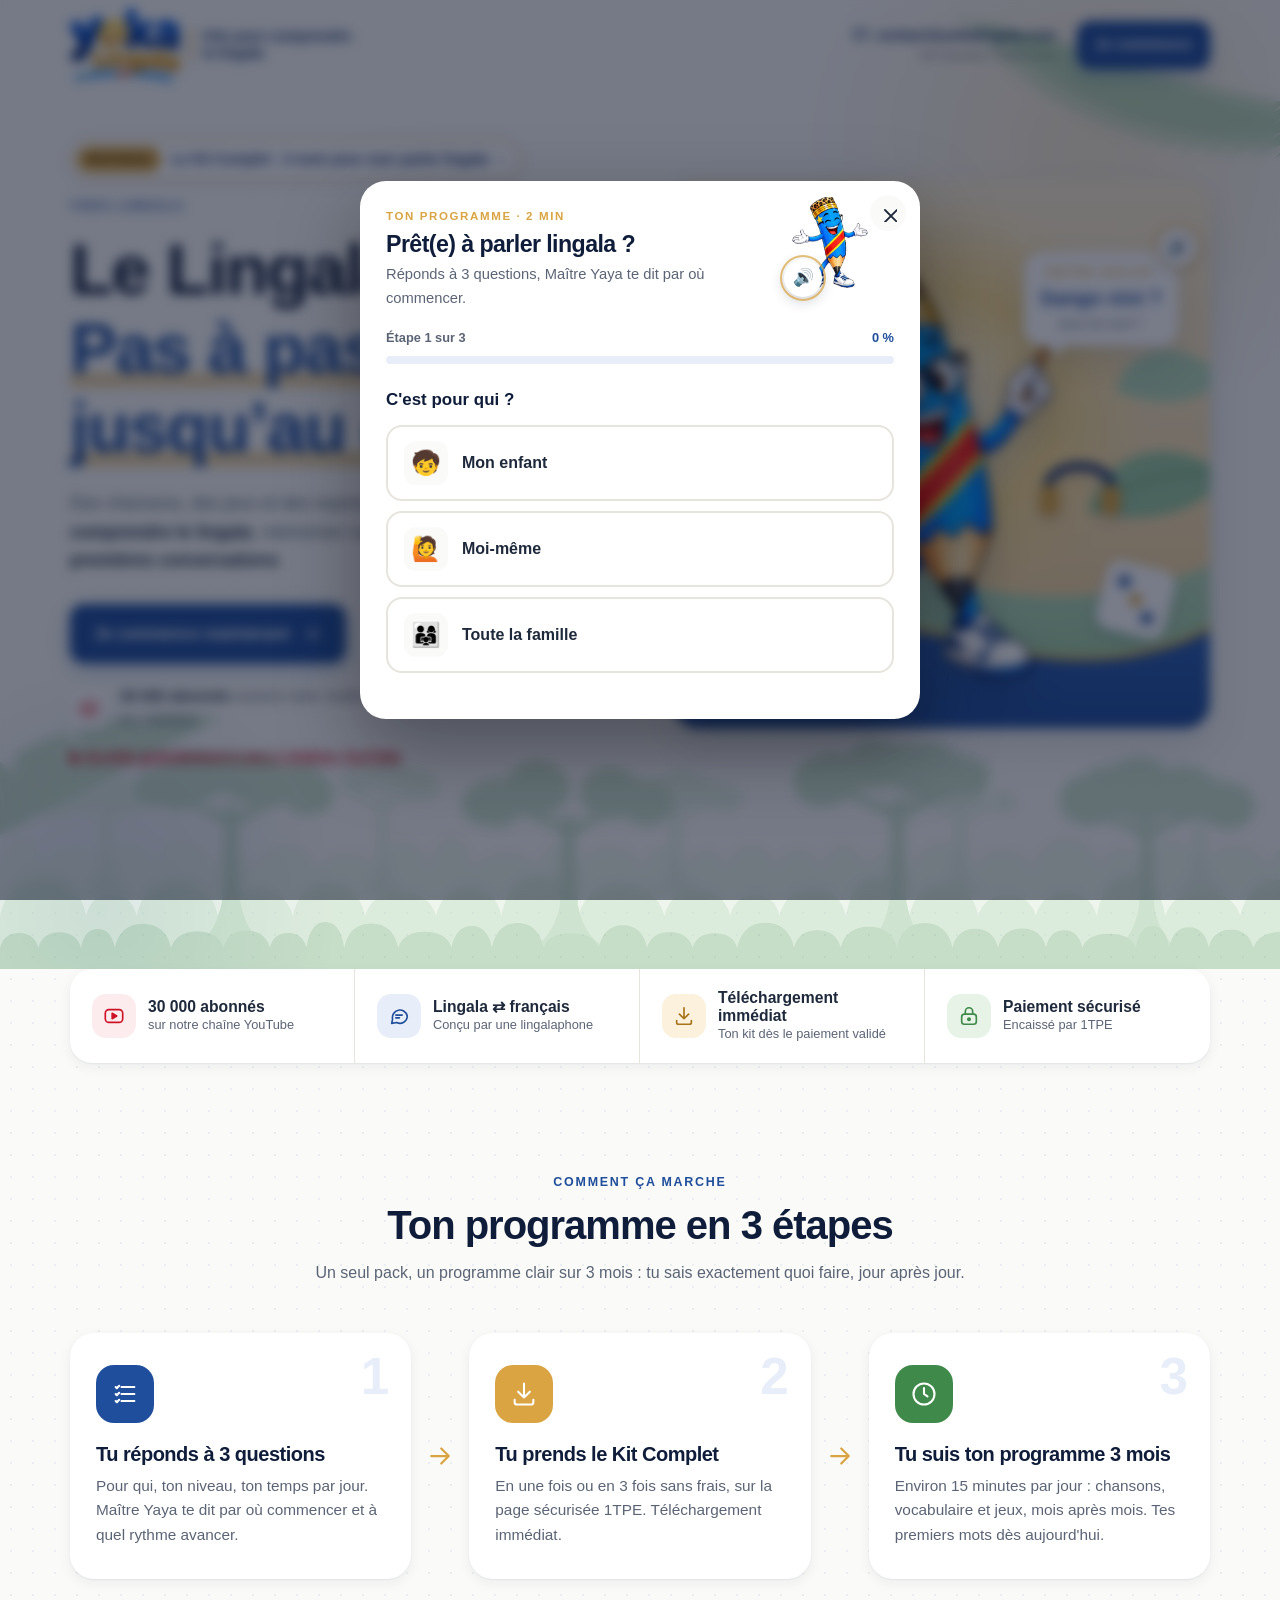
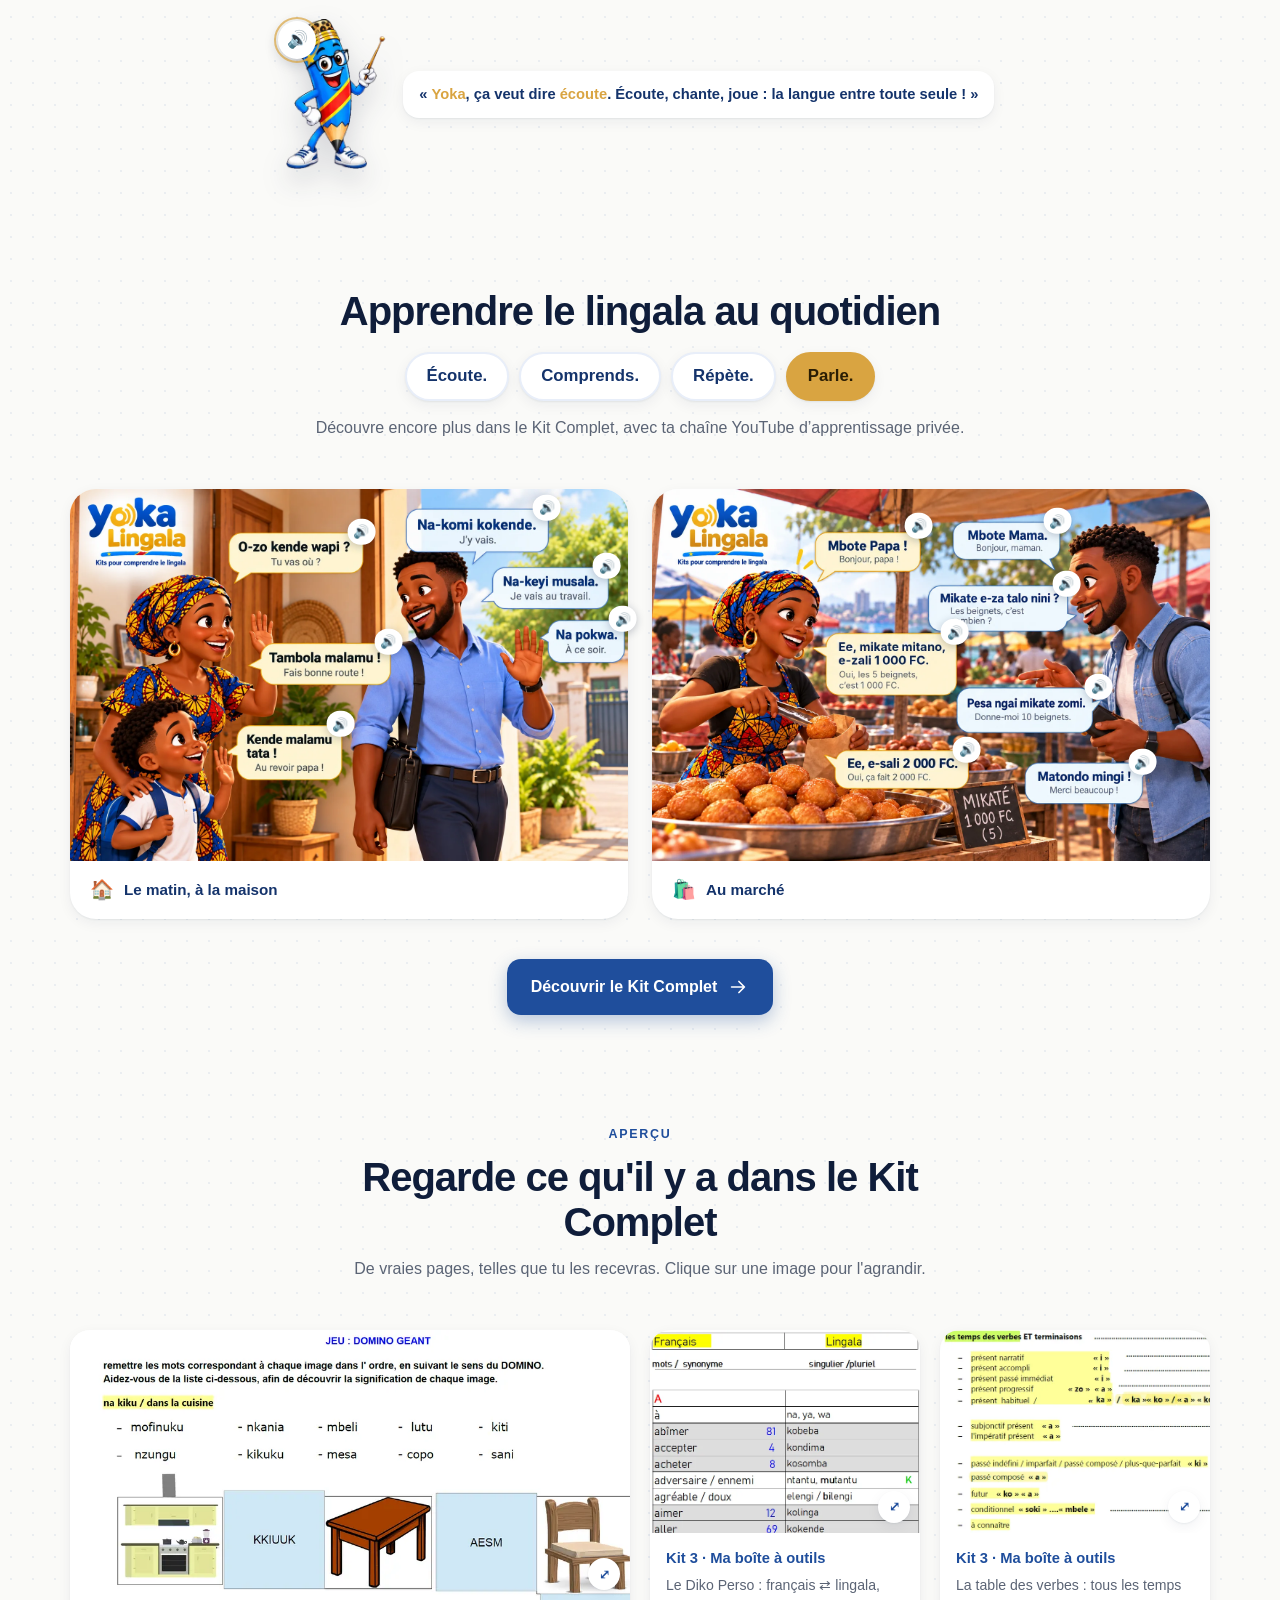
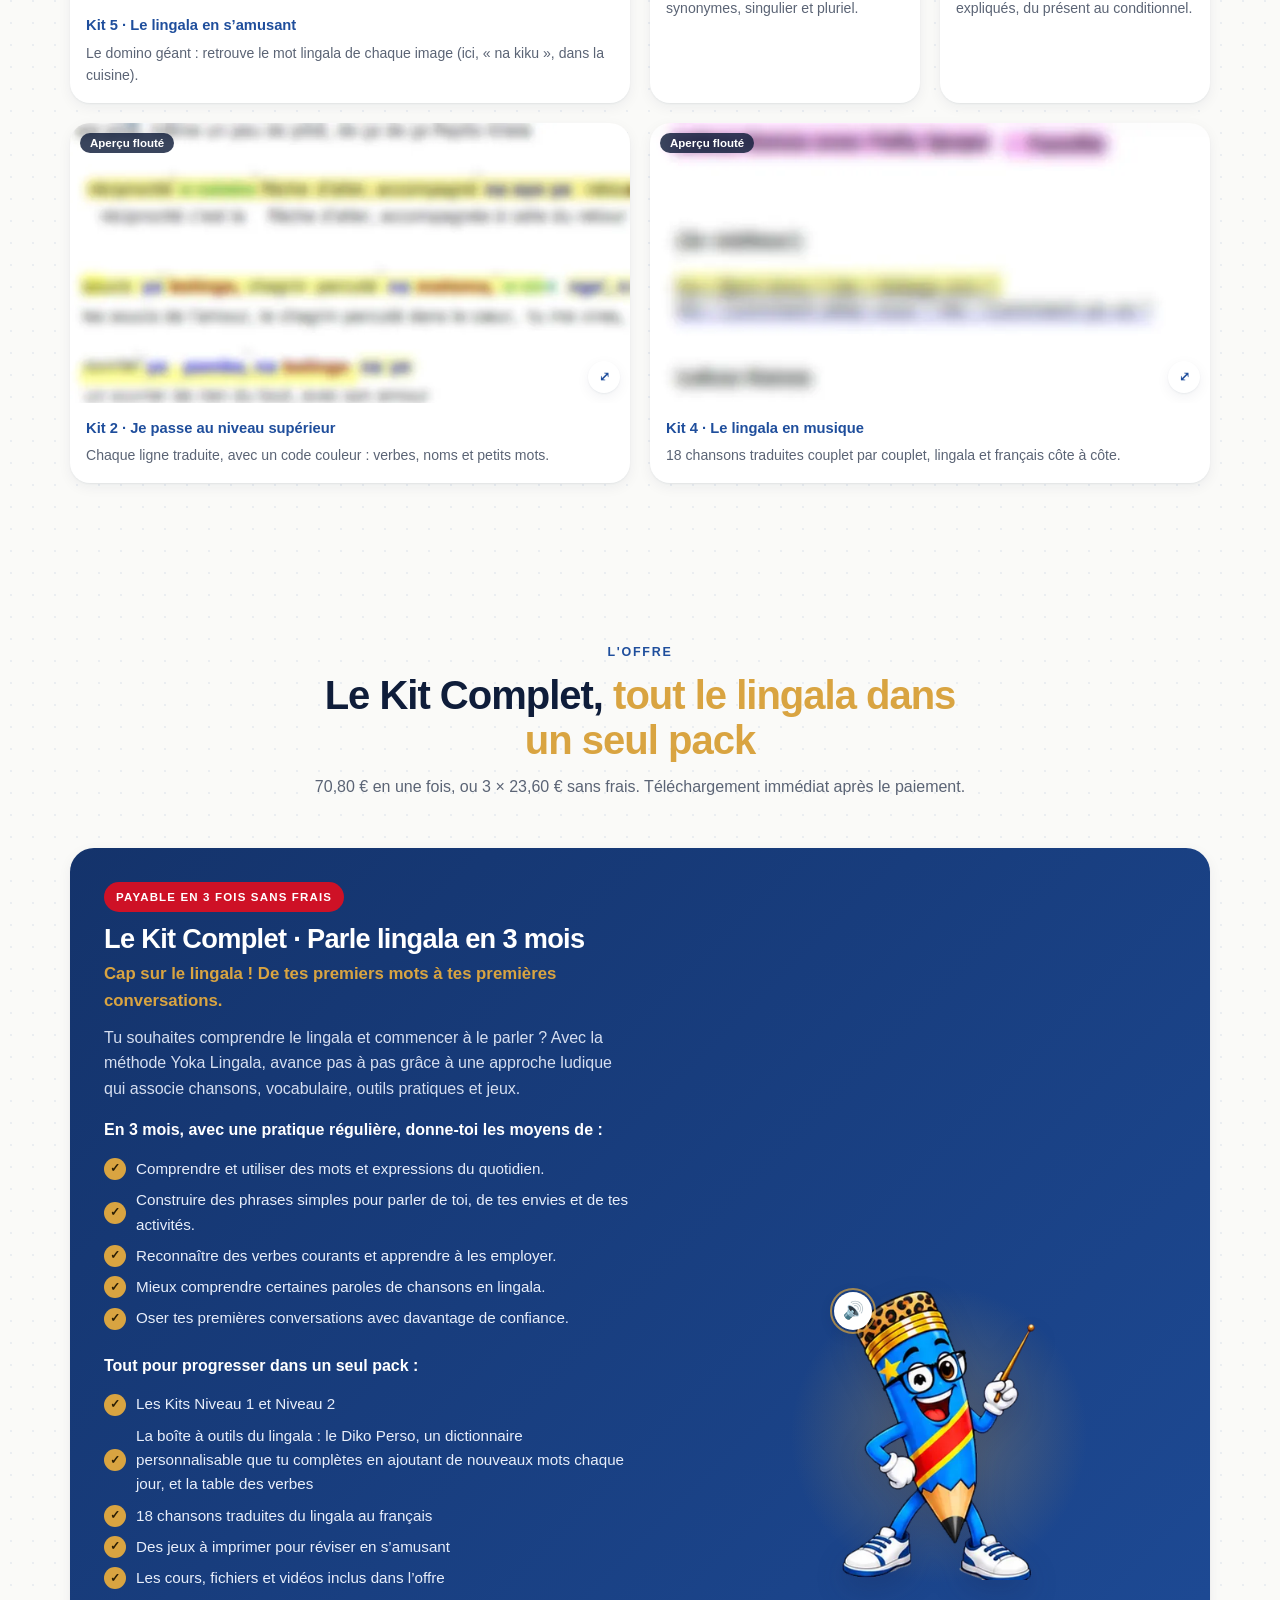
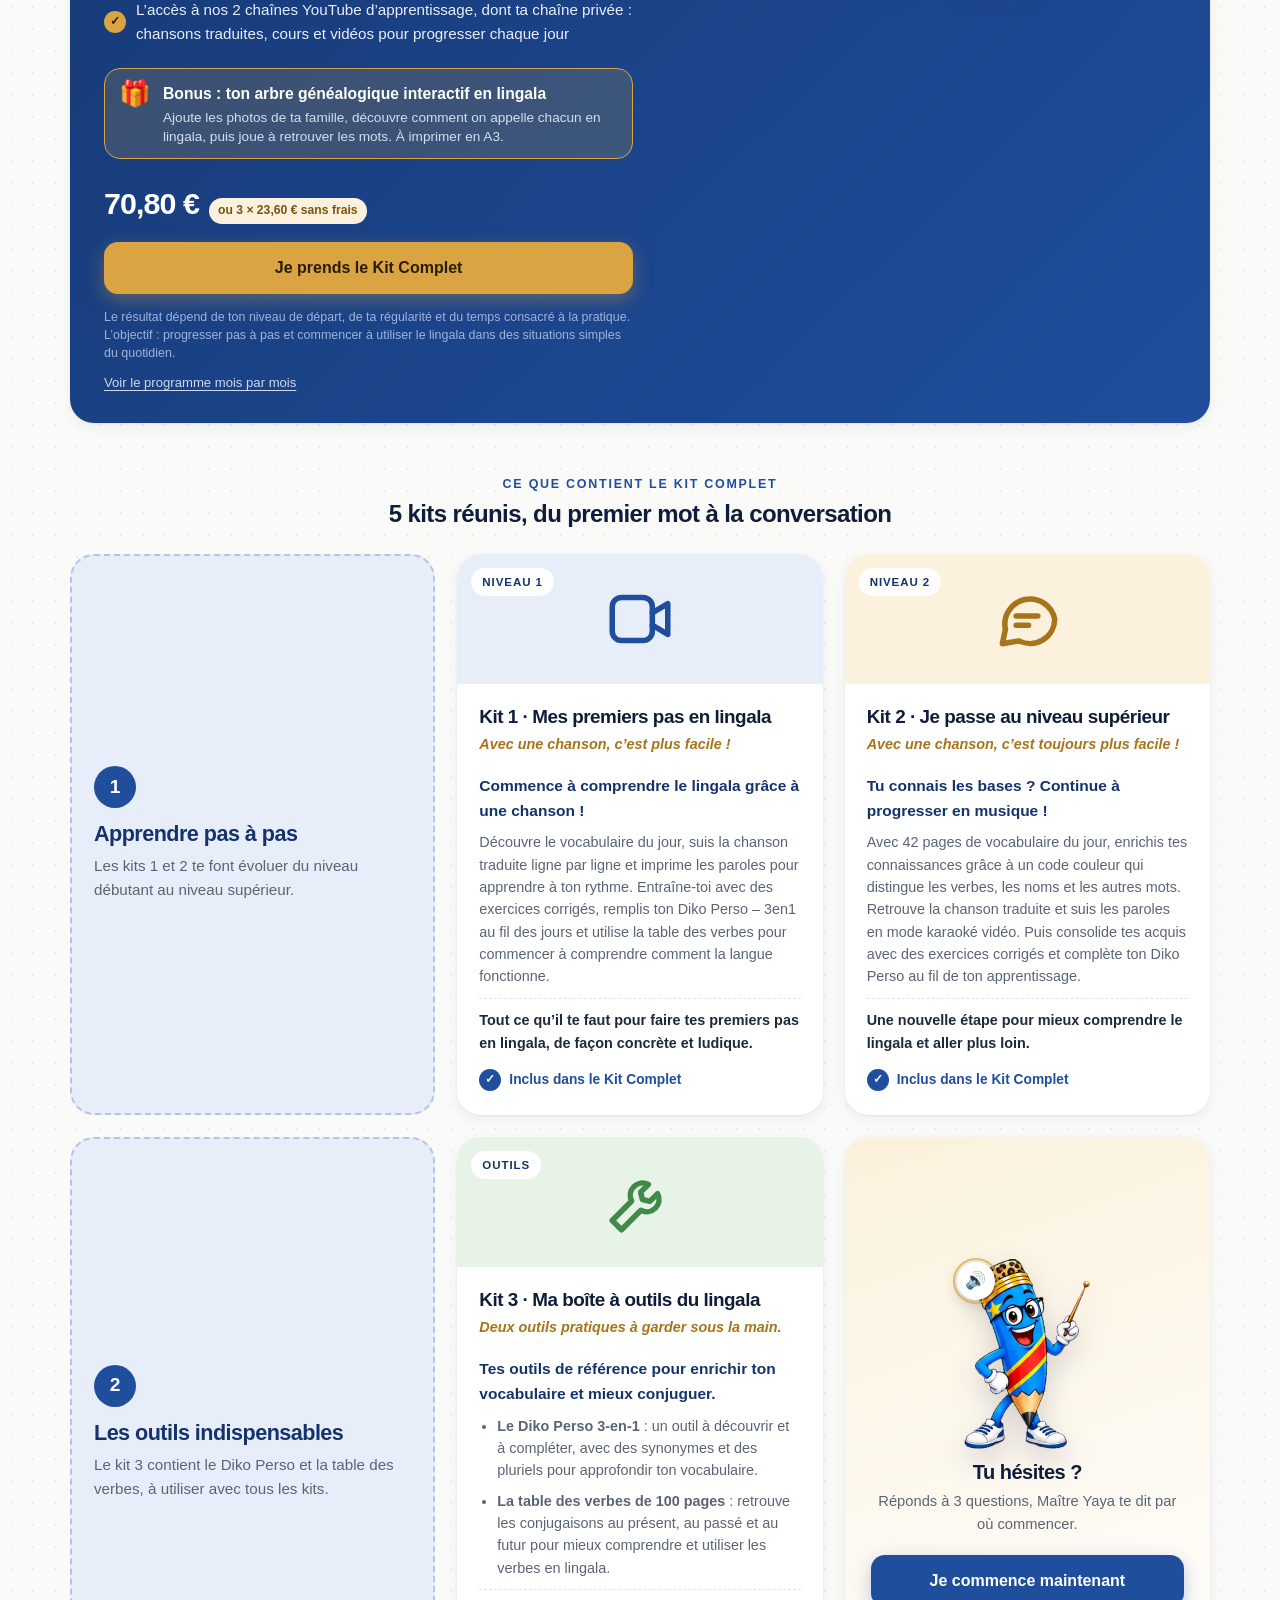
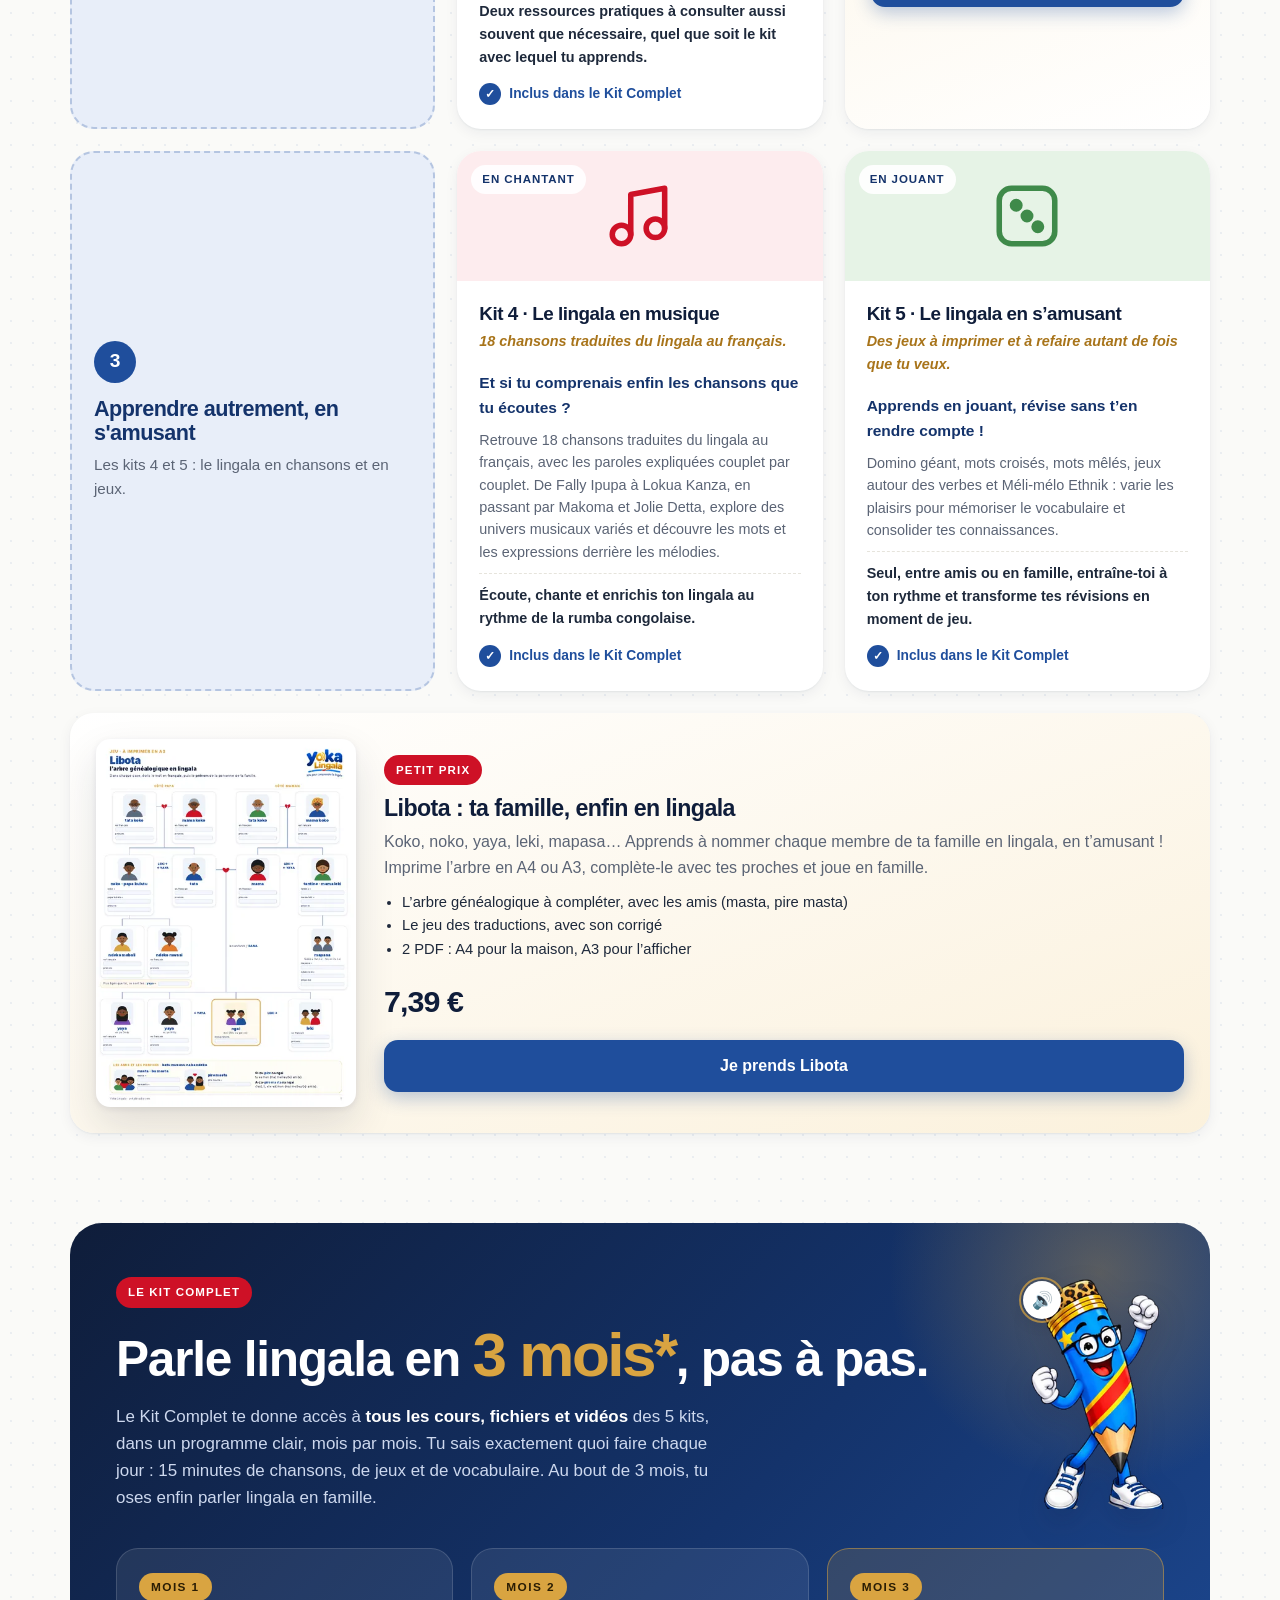
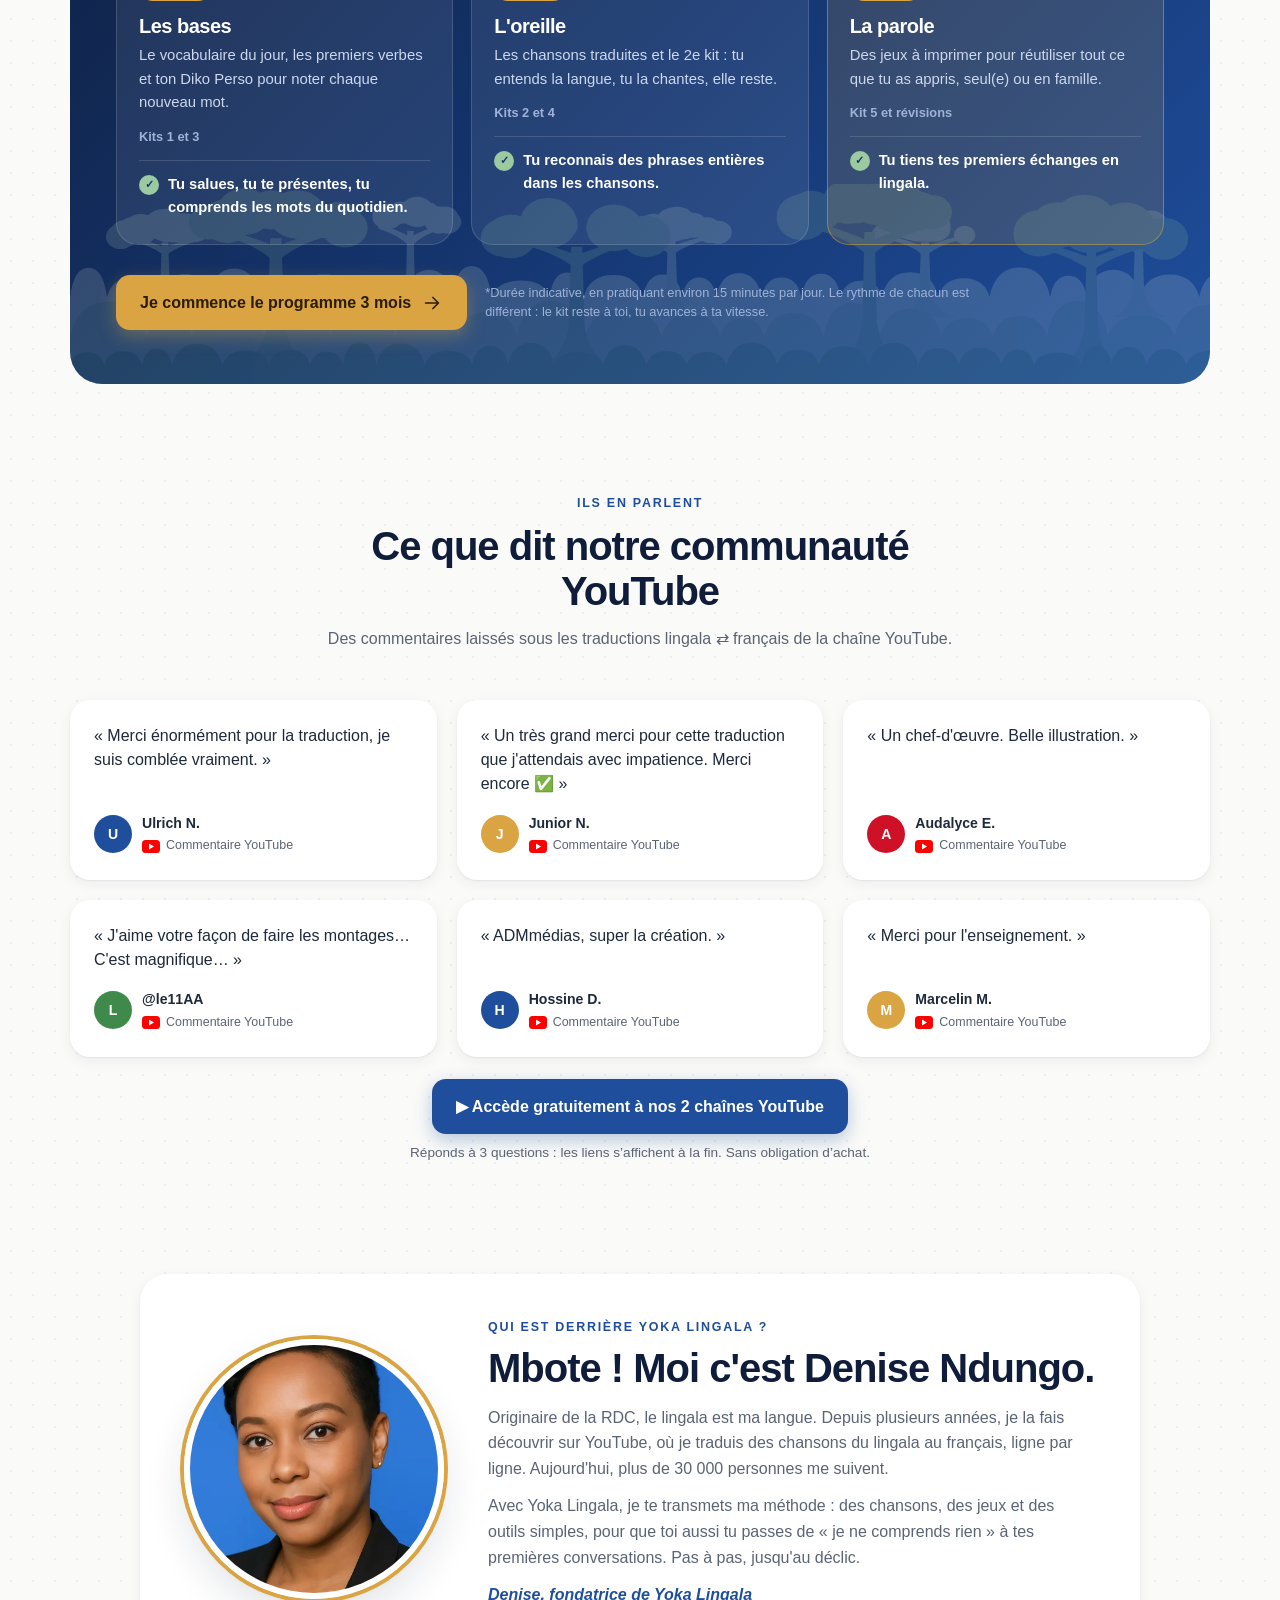
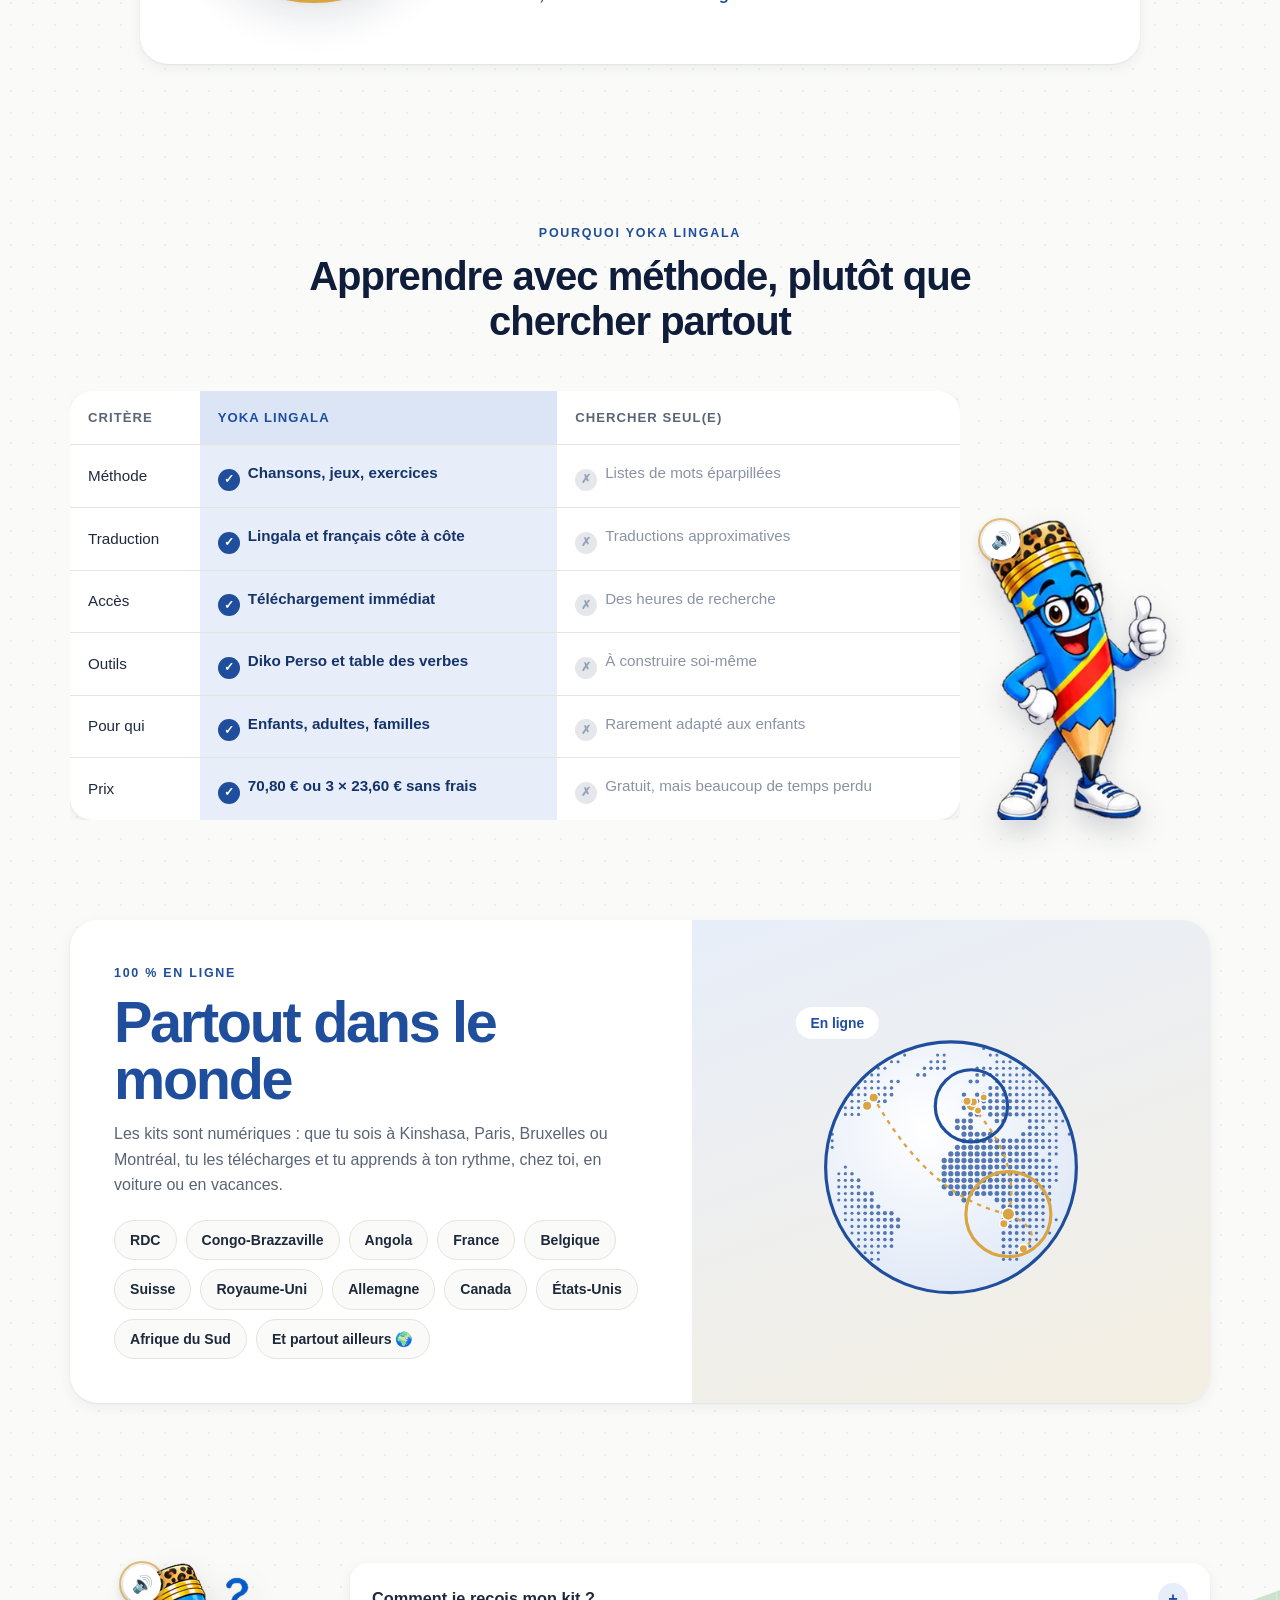
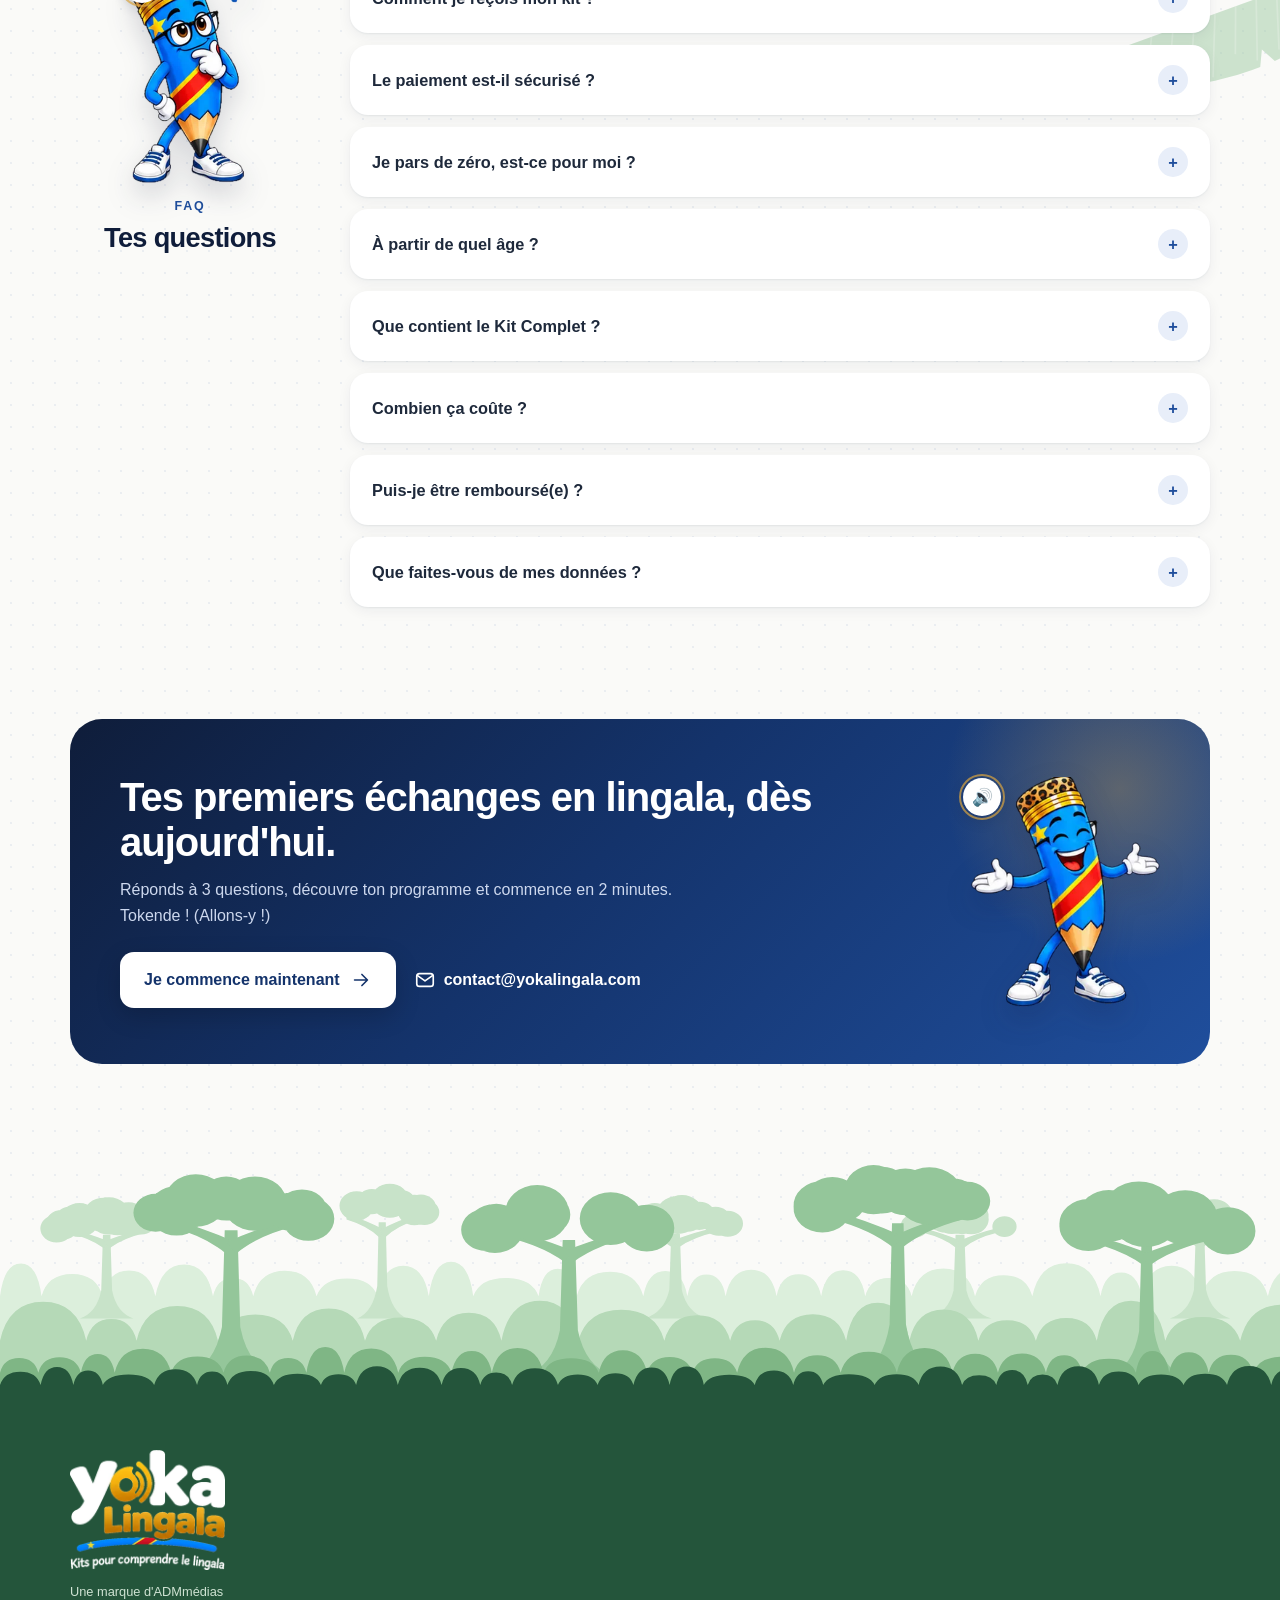
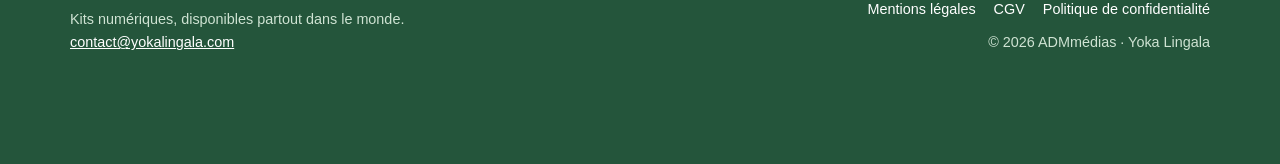
==== index.html @ 0ac4ad13 "Mise en ligne du site Yoka Lingala" ====
<!DOCTYPE html>
<html lang="fr">
<head>
<meta charset="UTF-8">
<meta name="viewport" content="width=device-width, initial-scale=1">
<title>Yoka Lingala — Apprends le lingala en chantant et en jouant</title>
<meta name="description" content="Kits numériques pour apprendre le lingala en chansons et en jeux, pour enfants, parents et débutants. Le Kit Complet : 70,80 € ou 3 × 23,60 € sans frais.">
<meta name="theme-color" content="#1f4e9c">
<link rel="icon" type="image/svg+xml" href="[data-uri]">
<link rel="icon" type="image/png" sizes="32x32" href="[data-uri]">
<link rel="apple-touch-icon" href="[data-uri]">
<style>
/* ===== Couleurs : tout se change ici ===== */
:root{
  --p:#1f4e9c;          /* bleu studieux (principal) */
  --p-dark:#14336b;
  --p-soft:#e8eef9;
  --gold:#d9a441;       /* or miel */
  --gold-soft:#fbf1dc;
  --leaf:#9cc9a0;       /* vert feuille pastel */
  --leaf-soft:#e6f3e6;
  --red:#ce1126;        /* touches de rouge */
  --star:#f59e0b;
  --bg:#fafaf8;
  --text:#1e293b;
  --muted:#5b6475;
  --line:#e6e4dc;
  --card:#ffffff;
  --sh1:0 1px 2px rgba(20,30,60,.06),0 4px 14px rgba(20,30,60,.06);
  --sh2:0 2px 6px rgba(20,30,60,.08),0 18px 40px rgba(20,30,60,.12);
  --r:20px;
}
*{box-sizing:border-box;margin:0;padding:0}
html{scroll-behavior:smooth;-webkit-text-size-adjust:100%}
body{font-family:ui-sans-serif,-apple-system,"Segoe UI",Roboto,"Helvetica Neue",Arial,sans-serif;background:var(--bg);color:var(--text);line-height:1.6;font-size:16px;overflow-x:hidden;
  background-image:radial-gradient(rgba(31,78,156,.07) 1px,transparent 1px);background-size:22px 22px}
img{max-width:100%;display:block}
a{color:inherit}
h1,h2,h3{line-height:1.12;letter-spacing:-.025em;font-weight:800;color:#0f1d3a}
h2{font-size:clamp(1.7rem,4vw,2.5rem)}
.wrap{max-width:1180px;margin:0 auto;padding:0 20px}
section{padding:80px 0;position:relative}
.eyebrow{font-size:.78rem;font-weight:800;letter-spacing:.14em;text-transform:uppercase;color:var(--p)}
.sec-head{text-align:center;max-width:680px;margin:0 auto 48px}
.sec-head h2{margin:10px 0 12px}
.sec-head p{color:var(--muted)}
.gold{color:var(--gold)}
.blue{color:var(--p)}

/* Boutons */
.btn{display:inline-flex;align-items:center;justify-content:center;gap:10px;font:inherit;font-weight:700;border:0;cursor:pointer;border-radius:14px;padding:15px 24px;text-decoration:none;transition:transform .2s,box-shadow .2s,background .2s;font-size:1rem}
.btn:hover{transform:translateY(-2px)}
.btn-p{background:var(--p);color:#fff;box-shadow:0 6px 18px rgba(31,78,156,.3)}
.btn-p:hover{background:var(--p-dark);box-shadow:0 10px 26px rgba(31,78,156,.38)}
.btn-o{background:#fff;color:var(--p);border:2px solid var(--p-soft)}
.btn-o:hover{border-color:var(--p);box-shadow:var(--sh1)}
.btn-g{background:var(--gold);color:#2a1d04;box-shadow:0 6px 18px rgba(217,164,65,.35)}
.btn-g:hover{background:#c99331}
.btn-w{background:#fff;color:var(--p-dark);box-shadow:0 8px 24px rgba(0,0,0,.18)}
.ico{width:22px;height:22px;flex:none;fill:none;stroke:currentColor;stroke-width:1.8;stroke-linecap:round;stroke-linejoin:round}

/* Header */
header{position:fixed;top:0;left:0;right:0;z-index:50;transition:background .3s,box-shadow .3s,backdrop-filter .3s}
header.scrolled{background:rgba(250,250,248,.82);backdrop-filter:blur(12px);-webkit-backdrop-filter:blur(12px);box-shadow:0 1px 0 var(--line)}
.hd{display:flex;align-items:center;justify-content:space-between;height:90px;gap:16px}
.logo-top{height:72px;width:auto}
.brand-slogan{font-weight:800;font-size:.9rem;line-height:1.15;color:var(--p-dark);border-left:2px solid var(--gold);padding-left:11px;letter-spacing:-.01em}
.logo-full{height:120px;width:auto}
.brand{display:flex;align-items:center;gap:11px;text-decoration:none}
.brand .badge{width:48px;height:48px;flex:none;border-radius:50%;background:radial-gradient(circle at 50% 35%,#2f63bd,#14336b);box-shadow:inset 0 0 0 2.5px var(--gold),0 3px 10px rgba(20,51,107,.18);overflow:hidden;position:relative}
.brand .badge img{position:absolute;left:50%;transform:translateX(-50%);bottom:-8%;width:104%;max-width:none}
.brand b{display:block;font-size:1.18rem;letter-spacing:-.02em;color:#0f1d3a;line-height:1.1}
.brand b span{color:var(--gold)}
.brand small{display:block;font-size:.74rem;color:var(--muted);font-weight:600}
.hd-r{display:flex;align-items:center;gap:20px}
.hd-mail{text-align:right;text-decoration:none;line-height:1.25}
.hd-mail b{font-size:.92rem;color:var(--p-dark);display:flex;align-items:center;gap:6px}
.hd-mail small{font-size:.74rem;color:var(--muted)}
.hd .btn{padding:12px 18px;font-size:.92rem}

/* Hero */
.hero{padding:140px 0 200px;overflow:hidden}
.hero::before{content:"";position:absolute;width:620px;height:620px;border-radius:50%;background:radial-gradient(circle,rgba(217,164,65,.22),transparent 65%);top:-160px;right:-120px;z-index:-1}
.hero::after{content:"";position:absolute;width:520px;height:520px;border-radius:50%;background:radial-gradient(circle,rgba(31,78,156,.13),transparent 65%);bottom:-200px;left:-160px;z-index:-1}
.hero-g{display:grid;grid-template-columns:1.02fr 1fr;gap:56px;align-items:center}
.segs{font-size:.78rem;font-weight:800;letter-spacing:.13em;text-transform:uppercase;color:var(--p);display:flex;flex-wrap:wrap;gap:6px 10px;align-items:center}
.segs i{width:5px;height:5px;border-radius:50%;background:var(--gold);display:inline-block}
.hero h1{font-size:clamp(2.6rem,6vw,4.4rem);margin:14px 0 22px}
.hero h1 .u{color:var(--p);background:linear-gradient(transparent 80%,rgba(217,164,65,.45) 0);-webkit-box-decoration-break:clone;box-decoration-break:clone}

.lead{font-size:1.1rem;color:var(--muted);max-width:540px}
.lead b{color:var(--text)}
.cta-row{display:flex;flex-wrap:wrap;gap:12px;margin:30px 0 22px}
.proof{display:flex;align-items:center;gap:12px;font-size:.93rem;color:var(--muted)}
.proof .yt{width:38px;height:38px;border-radius:12px;background:#fff;box-shadow:var(--sh1);display:grid;place-items:center;flex:none}
.proof b{color:var(--text)}

.visual{position:relative;border-radius:26px;overflow:hidden;box-shadow:var(--sh2);aspect-ratio:1/1.02;background:#f7e6c2}
.visual > svg{position:absolute;inset:0;width:100%;height:100%}
.yaya-hero{position:absolute;left:50%;bottom:9%;height:74%;width:auto;transform:translateX(-46%);filter:drop-shadow(0 18px 18px rgba(20,30,60,.22));animation:bob 4s ease-in-out infinite}
.bubble{position:absolute;top:13%;right:6%;background:#fff;border-radius:18px;padding:12px 16px;box-shadow:var(--sh2);min-width:150px;text-align:center}
.bubble::after{content:"";position:absolute;left:22px;bottom:-9px;border:10px solid transparent;border-top-color:#fff;border-bottom:0}
.bubble b{display:block;font-size:1.3rem;color:var(--p);letter-spacing:-.01em;transition:opacity .35s}
.bubble small{display:block;font-size:.8rem;color:var(--muted);transition:opacity .35s}
.bubble em{display:block;font-style:normal;font-size:.66rem;font-weight:800;letter-spacing:.12em;color:var(--gold);text-transform:uppercase}
.badge-l{position:absolute;top:18px;left:18px;background:rgba(255,255,255,.95);border-radius:999px;padding:8px 14px 8px 10px;font-size:.8rem;font-weight:800;display:flex;align-items:center;gap:8px;box-shadow:var(--sh1);color:var(--p-dark)}
.badge-l span{width:24px;height:24px;border-radius:50%;background:var(--leaf);display:grid;place-items:center}
.fcard{position:absolute;background:#fff;border-radius:16px;padding:12px 14px;box-shadow:var(--sh2);display:flex;gap:11px;align-items:center;max-width:220px;font-size:.84rem;line-height:1.3}
.fcard .fi{width:38px;height:38px;border-radius:12px;display:grid;place-items:center;flex:none;font-size:1.15rem}
.fcard b{display:block;font-size:.92rem}
.fcard small{color:var(--muted)}
.fc1{left:16px;bottom:22px;animation:float 6s ease-in-out infinite}
.fc2{left:16px;top:72px;animation:float 6s ease-in-out -3s infinite}
@keyframes float{0%,100%{transform:translateY(0)}50%{transform:translateY(-10px)}}
@keyframes bob{0%,100%{transform:translateX(-46%) translateY(0) rotate(-1deg)}50%{transform:translateX(-46%) translateY(-12px) rotate(1.5deg)}}

/* Barre de confiance */
.trust{padding:0 0 30px}
.trust-in{background:#fff;border-radius:22px;box-shadow:var(--sh1);display:grid;grid-template-columns:repeat(4,1fr)}
.tb{display:flex;align-items:center;gap:12px;padding:20px 22px;border-right:1px solid var(--line)}
.tb:last-child{border-right:0}
.tb .ti{width:44px;height:44px;border-radius:14px;display:grid;place-items:center;flex:none;background:var(--p-soft);color:var(--p)}
.tb b{display:block;font-size:.98rem;line-height:1.2}
.tb small{color:var(--muted);font-size:.8rem;line-height:1.3;display:block}

/* Mascotte (animations "façon GIF") */
.yaya{filter:drop-shadow(0 12px 14px rgba(20,30,60,.18))}
.a-bob{animation:bob2 3.6s ease-in-out infinite}
.a-wave{animation:wave 2.4s ease-in-out infinite;transform-origin:50% 90%}
.a-hop{animation:hop 2.2s cubic-bezier(.3,0,.3,1) infinite}
.a-think{animation:think 4s ease-in-out infinite;transform-origin:50% 95%}
@keyframes bob2{0%,100%{transform:translateY(0)}50%{transform:translateY(-10px)}}
@keyframes wave{0%,100%{transform:rotate(-3deg)}50%{transform:rotate(3deg)}}
@keyframes hop{0%,60%,100%{transform:translateY(0) scale(1,1)}20%{transform:translateY(-18px) scale(.98,1.02)}40%{transform:translateY(0) scale(1.03,.97)}}
@keyframes think{0%,100%{transform:rotate(0)}30%{transform:rotate(-4deg)}60%{transform:rotate(2deg)}}
.tip{position:relative;background:#fff;border-radius:16px;padding:12px 16px;box-shadow:var(--sh1);font-size:.92rem;font-weight:600;color:var(--p-dark)}
.tip b{color:var(--gold)}

/* Étapes */
.steps{display:grid;grid-template-columns:1fr auto 1fr auto 1fr;gap:14px;align-items:stretch}
.step{background:#fff;border-radius:24px;padding:32px 26px;box-shadow:var(--sh1);position:relative;transition:transform .25s,box-shadow .25s}
.step:hover{transform:translateY(-4px);box-shadow:var(--sh2)}
.step .num{position:absolute;top:18px;right:22px;font-size:3.2rem;font-weight:900;color:var(--p-soft);line-height:1}
.step .si{width:58px;height:58px;border-radius:18px;background:var(--p);color:#fff;display:grid;place-items:center;margin-bottom:20px}
.step .si .ico{width:28px;height:28px}
.step h3{font-size:1.25rem;margin-bottom:8px}
.step p{color:var(--muted);font-size:.96rem}
.arrow{display:grid;place-items:center;color:var(--gold)}
.steps-foot{display:flex;align-items:center;justify-content:center;gap:18px;margin-top:40px;flex-wrap:wrap}
.steps-foot img{height:150px;width:auto}

/* Bénéfices */
.benef{background:linear-gradient(180deg,transparent,var(--gold-soft) 30%,var(--gold-soft) 70%,transparent)}
.grid3{display:grid;grid-template-columns:repeat(3,1fr);gap:20px}
.bc{background:#fff;border-radius:20px;padding:28px 24px;box-shadow:var(--sh1);transition:transform .25s,box-shadow .25s}
.bc:hover{transform:translateY(-4px);box-shadow:var(--sh2)}
.bc .bi{width:50px;height:50px;border-radius:15px;display:grid;place-items:center;margin-bottom:16px}
.bc h3{font-size:1.1rem;margin-bottom:6px}
.bc p{color:var(--muted);font-size:.94rem}
.c1{background:var(--p-soft);color:var(--p)}
.c2{background:var(--gold-soft);color:#a8741a}
.c3{background:var(--leaf-soft);color:#3f8a4a}
.c4{background:#fdecee;color:var(--red)}

/* Kits */
.kits-g{display:grid;grid-template-columns:repeat(3,1fr);gap:22px}
.kit{background:#fff;border-radius:24px;box-shadow:var(--sh1);overflow:hidden;display:flex;flex-direction:column;transition:transform .25s,box-shadow .25s;position:relative}
.kit:hover{transform:translateY(-5px);box-shadow:var(--sh2)}
.kit-grp{display:flex;flex-direction:column;justify-content:center;padding:26px 22px;border-radius:24px;background:var(--p-soft);border:2px dashed rgba(31,78,156,.25)}
.kit-grp-n{width:42px;height:42px;border-radius:50%;background:var(--p);color:#fff;font-weight:900;font-size:1.2rem;display:grid;place-items:center;margin-bottom:14px}
.kit-grp h3{font-size:1.35rem;margin-bottom:8px;color:var(--p-dark)}
.kit-grp p{color:var(--muted);font-size:.95rem}
.kit-top{height:130px;position:relative;display:grid;place-items:center}
.kit-top svg{width:74px;height:74px}
.kit-n{position:absolute;top:14px;left:14px;background:rgba(255,255,255,.92);border-radius:999px;font-size:.72rem;font-weight:800;letter-spacing:.08em;padding:5px 11px;color:var(--p-dark)}
.kit-b{padding:22px 22px 24px;display:flex;flex-direction:column;flex:1}
.kit-b h3{font-size:1.18rem;margin-bottom:4px}
.kit-b p{color:var(--muted);font-size:.92rem}
.kit-sub{font-style:italic;font-weight:700;color:#a8741a;font-size:.9rem;margin:2px 0 18px}
.kit-b .kit-hook{color:var(--p-dark);font-weight:800;font-size:.97rem;margin-bottom:8px}
.kit-d{flex:1}
.kit-d p,.kit-ul li{color:var(--muted);font-size:.9rem;line-height:1.55}
.kit-ul{padding-left:18px;display:grid;gap:8px}
.kit-b .kit-end{color:var(--text);font-weight:600;font-size:.9rem;margin-top:10px;border-top:1px dashed var(--line);padding-top:10px}
.kit-price{display:flex;align-items:baseline;gap:10px;margin:16px 0 14px}
.kit-price b{font-size:1.9rem;letter-spacing:-.03em;color:#0f1d3a}
.kit-price s{color:var(--muted);font-size:1rem}
.kit-price em{font-style:normal;font-size:.76rem;font-weight:800;color:var(--red);background:#fdecee;border-radius:999px;padding:3px 9px}
.kit .btn{width:100%;padding:13px 16px}
.direct{display:block;text-align:center;font-size:.82rem;color:var(--muted);margin-top:10px;text-decoration:underline;text-underline-offset:3px}
.kit.full{grid-column:1/-1;display:grid;grid-template-columns:1.1fr 1fr;background:linear-gradient(135deg,var(--p-dark),var(--p));color:#fff}
.kit.full h3,.kit.full .kit-price b{color:#fff}
.kit.full .kit-b p{color:#d5def0}
.kit.full .kit-price s{color:#aebbd6}
.kit.full .direct{color:#cdd8ee}
.full-l{padding:34px 34px 30px;display:flex;flex-direction:column}
.full-l h3{font-size:1.7rem;margin:12px 0 6px}
.full-sub{color:var(--gold)!important;font-weight:800;font-size:1.05rem;margin-bottom:10px}
.full-h{color:#fff!important;font-weight:800;margin-top:16px}
.bonus{display:flex;gap:12px;align-items:flex-start;background:rgba(217,164,65,.18);border:1.5px solid var(--gold);border-radius:16px;padding:12px 14px;margin:16px 0 4px}
.bonus-ic{font-size:1.6rem;line-height:1}
.bonus b{display:block;color:#fff;font-size:.98rem}
.bonus small{display:block;color:#d5def0;font-size:.85rem;line-height:1.4;margin-top:2px}
.full-l ul{list-style:none;margin:14px 0 6px;display:grid;gap:7px}
.full-l li{display:flex;gap:10px;align-items:center;font-size:.95rem;color:#e8eefa}
.full-l li::before{content:"✓";width:22px;height:22px;flex:none;border-radius:50%;background:var(--gold);color:#2a1d04;font-weight:900;font-size:.75rem;display:grid;place-items:center}
.full-r{position:relative;display:grid;place-items:center;padding:20px;min-height:280px}
.full-r::before{content:"";position:absolute;width:300px;height:300px;border-radius:50%;background:radial-gradient(circle,rgba(217,164,65,.35),transparent 70%)}
.full-r img{position:relative;height:290px;width:auto}
.ribbon{display:inline-flex;align-self:flex-start;background:var(--red);color:#fff;font-size:.72rem;font-weight:800;letter-spacing:.1em;border-radius:999px;padding:6px 12px;text-transform:uppercase}


/* Programme 3 mois */
.p3-in{background:linear-gradient(135deg,#0f1d3a,var(--p-dark) 50%,var(--p));border-radius:32px;color:#fff;padding:54px 46px;position:relative;overflow:hidden}
.p3-in::before{content:"";position:absolute;width:460px;height:460px;border-radius:50%;background:radial-gradient(circle,rgba(217,164,65,.35),transparent 65%);top:-180px;right:-120px}
.p3-head{display:grid;grid-template-columns:1fr auto;gap:30px;align-items:center;position:relative}
.p3-head h2{color:#fff;font-size:clamp(2rem,4.6vw,3.1rem);margin:12px 0 14px}
.p3-head h2 .big3{color:var(--gold);font-size:1.25em;letter-spacing:-.04em}
.p3-head p{color:#cdd8ee;max-width:600px;font-size:1.06rem}
.p3-head img{height:230px;width:auto}
.months{display:grid;grid-template-columns:repeat(3,1fr);gap:18px;margin:36px 0 30px;position:relative}
.month{background:rgba(255,255,255,.08);border:1px solid rgba(255,255,255,.14);border-radius:22px;padding:24px 22px;position:relative}
.month .mn{display:inline-flex;align-items:center;gap:8px;font-size:.74rem;font-weight:800;letter-spacing:.12em;text-transform:uppercase;color:#2a1d04;background:var(--gold);border-radius:999px;padding:5px 12px}
.month h3{color:#fff;font-size:1.25rem;margin:14px 0 6px}
.month p{color:#cdd8ee;font-size:.93rem;margin-bottom:12px}
.month .kt{font-size:.8rem;color:#9fb3d8;font-weight:700}
.month .goal{display:flex;gap:9px;align-items:flex-start;font-size:.92rem;color:#fff;font-weight:700;border-top:1px solid rgba(255,255,255,.14);padding-top:12px;margin-top:12px}
.month .goal::before{content:"✓";flex:none;width:20px;height:20px;border-radius:50%;background:var(--leaf);color:#14336b;font-size:.7rem;font-weight:900;display:grid;place-items:center;margin-top:2px}
.month.m3{background:rgba(217,164,65,.16);border-color:rgba(217,164,65,.5)}
.p3-cta{display:flex;flex-wrap:wrap;gap:18px;align-items:center;position:relative}
.p3-cta small{color:#9fb3d8;font-size:.8rem;max-width:520px;line-height:1.45}
.hero-p3{display:inline-flex;align-items:center;gap:10px;margin-bottom:18px;background:#fff;border:1.5px solid var(--gold);border-radius:999px;padding:6px 14px 6px 6px;font-size:.88rem;font-weight:700;color:var(--p-dark);text-decoration:none;box-shadow:var(--sh1);transition:transform .2s}
.hero-p3:hover{transform:translateY(-2px)}
.hero-p3 b{background:var(--gold);color:#2a1d04;border-radius:999px;padding:3px 10px;font-size:.74rem;letter-spacing:.06em}
@media (max-width:1000px){.months{grid-template-columns:1fr}.p3-head{grid-template-columns:1fr}.p3-head img{display:none}.p3-in{padding:40px 24px}}




/* Décor forêt du Congo */
.deco{position:absolute;pointer-events:none;z-index:0;height:auto}
.leaf{color:#9cc9a0}
.forest{left:0;width:100%}
.deco-host{overflow-x:clip;position:relative}
.deco-host > .wrap,.hero > .wrap{position:relative;z-index:1}
.forest-end{position:relative;height:230px;margin-top:20px}
.forest-end .forest{bottom:0;height:230px}
@media (max-width:680px){.hero > .forest{height:200px!important}.hero{padding-bottom:140px!important}.leaf{width:62vw!important;opacity:.28!important}.leaf.hide-m{display:none}.forest-end,.forest-end .forest{height:150px}}


/* Le lingala dans la vie de tous les jours */
.vie-g{display:grid;grid-template-columns:1fr 1fr;gap:24px}
.vie-card{margin:0;background:#fff;border-radius:26px;box-shadow:var(--sh1);transition:transform .25s,box-shadow .25s}
.vie-card:hover{transform:translateY(-4px);box-shadow:var(--sh2)}
.vie-scene{border-radius:26px 26px 0 0}
#kit-complet{scroll-margin-top:110px}
.vie-card figcaption{padding:14px 20px;font-weight:700;color:var(--p-dark);display:flex;align-items:center;gap:10px;font-size:.95rem}
.vie-card figcaption span{font-size:1.2rem}
.vie-cta{text-align:center;margin-top:40px}
.vie-steps{display:flex;flex-wrap:wrap;justify-content:center;gap:10px;margin-bottom:22px}
.vie-steps b{background:#fff;border:2px solid var(--p-soft);border-radius:999px;padding:9px 20px;font-size:1.05rem;color:var(--p-dark);box-shadow:var(--sh1)}
.vie-steps b:last-child{background:var(--gold);border-color:var(--gold);color:#2a1d04}
@media (max-width:1000px){.vie-g{grid-template-columns:1fr}}

/* Chiffres */
.stats{background:#0f1d3a;color:#fff;border-radius:30px;padding:56px 30px;display:grid;grid-template-columns:repeat(4,1fr);gap:20px;text-align:center;position:relative;overflow:hidden}
.stats::before{content:"";position:absolute;width:420px;height:420px;border-radius:50%;background:radial-gradient(circle,rgba(217,164,65,.25),transparent 65%);top:-200px;right:-80px}
.st b{display:block;font-size:clamp(2.2rem,5vw,3.3rem);font-weight:900;letter-spacing:-.04em;color:var(--gold);line-height:1.05}
.st span{color:#c9d3e6;font-size:.95rem}

/* Comparatif */
.cmp-wrap{display:grid;grid-template-columns:1fr 220px;gap:30px;align-items:end}
.cmp{width:100%;border-collapse:separate;border-spacing:0;background:#fff;border-radius:22px;box-shadow:var(--sh1);overflow:hidden}
.cmp th,.cmp td{padding:16px 18px;text-align:left;border-bottom:1px solid var(--line);font-size:.95rem;vertical-align:middle}
.cmp tr:last-child td{border-bottom:0}
.cmp th{font-size:.82rem;text-transform:uppercase;letter-spacing:.08em;color:var(--muted)}
.cmp .us{background:var(--p-soft);color:var(--p-dark);font-weight:700}
.cmp th.us{color:var(--p);background:#dbe5f6}
.cmp .them{color:#8a93a3}
.ok,.ko{display:inline-grid;place-items:center;width:22px;height:22px;border-radius:50%;font-size:.75rem;font-weight:900;margin-right:8px;vertical-align:-5px}
.ok{background:var(--p);color:#fff}
.ko{background:#e5e7eb;color:#94a3b8}

/* Avis (masqué tant qu'il n'y a pas de vrais avis) */
.reviews-g{display:grid;grid-template-columns:repeat(3,1fr);gap:20px}
.rv{background:#fff;border-radius:20px;padding:24px;box-shadow:var(--sh1)}
.rv .stars{color:var(--star);letter-spacing:2px}
.rv p{margin:10px 0 16px;font-size:.95rem}
.rv .who{display:flex;gap:10px;align-items:center;font-size:.88rem}
.rv .av{width:38px;height:38px;border-radius:50%;display:grid;place-items:center;font-weight:800;color:#fff}

.rv.yt{margin:0;display:flex;flex-direction:column;justify-content:space-between}
.rv.yt blockquote{margin:0 0 16px;font-size:1rem;line-height:1.5;color:var(--text)}
.rv.yt .who small{display:flex;align-items:center;gap:6px;color:var(--muted);font-size:.78rem;margin-top:2px}
.rv.yt .who b{display:block}
.yt-more{text-align:center;margin-top:22px;font-weight:700}
.yt-more a{color:var(--p)}

/* Aperçu des kits */
.apk-g{display:grid;grid-template-columns:repeat(4,1fr);gap:20px}
.apk{margin:0;background:#fff;border-radius:20px;box-shadow:var(--sh1);overflow:hidden;display:flex;flex-direction:column}
.apk-wide{grid-column:span 2}
.apk-half{grid-column:span 2}
.apk-half .apk-img{aspect-ratio:2/1}
.apk-img{position:relative;display:block;width:100%;aspect-ratio:4/3;border:0;padding:0;background:#f4f2ec;cursor:zoom-in;overflow:hidden}
.apk-wide .apk-img{aspect-ratio:auto;height:100%;min-height:220px}
.apk-img img{width:100%;height:100%;object-fit:cover;object-position:top left;display:block;transition:transform .35s}
.apk-wide .apk-img img{object-fit:contain;object-position:center;background:#fff}
.apk-img:hover img{transform:scale(1.03)}
.apk-flou{position:absolute;left:10px;top:10px;background:rgba(15,29,58,.82);color:#fff;font-size:.72rem;font-weight:800;padding:4px 10px;border-radius:999px}
.apk-zoom{position:absolute;right:10px;bottom:10px;width:32px;height:32px;border-radius:50%;background:#fff;box-shadow:var(--sh1);display:grid;place-items:center;color:var(--p);font-weight:900}
.apk figcaption{padding:14px 16px 16px;display:flex;flex-direction:column;gap:4px;font-size:.88rem;color:var(--muted)}
.apk figcaption b{color:var(--p);font-size:.92rem}
.apk-lb{position:fixed;inset:0;z-index:200;background:rgba(10,18,40,.86);display:grid;place-items:center;padding:24px}
.apk-lb[hidden]{display:none}
.apk-lb img{max-width:min(1100px,100%);max-height:88vh;border-radius:12px;background:#fff;box-shadow:0 20px 60px rgba(0,0,0,.4)}
.apk-x{position:absolute;top:14px;right:18px;width:44px;height:44px;border-radius:50%;border:0;background:#fff;font-size:1.6rem;font-weight:700;cursor:pointer;color:#0f1d3a}
@media (max-width:900px){.apk-g{grid-template-columns:1fr 1fr}.apk-wide,.apk-half{grid-column:span 2}}
@media (max-width:560px){.apk-g{grid-template-columns:1fr}.apk-wide,.apk-half{grid-column:auto}.apk-half .apk-img{aspect-ratio:4/3}}

/* Fondatrice */
.me-in{background:#fff;border-radius:28px;box-shadow:var(--sh1);display:grid;grid-template-columns:260px 1fr;gap:44px;align-items:center;padding:44px;max-width:1000px;margin:0 auto}
.me-ph{width:260px;height:260px;border-radius:50%;object-fit:cover;border:6px solid #fff;box-shadow:0 0 0 4px var(--gold,#d9a441),var(--sh2)}
.me-tx h2{margin:8px 0 14px}
.me-tx p{color:var(--muted);margin-bottom:12px}
.me-tx p b{color:var(--p)}
.me-sign{font-weight:800;color:var(--p)!important;font-style:italic;margin-top:6px}
@media (max-width:760px){.me-in{grid-template-columns:1fr;text-align:center;padding:30px 22px;gap:22px}.me-ph{width:190px;height:190px;margin:0 auto}}

.kit-inc{display:flex;align-items:center;gap:8px;margin-top:auto;padding-top:14px;font-weight:800;font-size:.86rem;color:var(--p)}
.kit-inc-ok{display:inline-grid;place-items:center;width:22px;height:22px;border-radius:50%;background:var(--p);color:#fff;font-size:.75rem}
.kit-intro{grid-column:1/-1;text-align:center;margin:30px 0 4px}
.kit-intro h3{font-size:1.5rem;margin-top:6px}
.kit-price .x3{background:var(--gold-soft);color:#7a5410}
.kit.libota{grid-column:1/-1;display:grid;grid-template-columns:260px 1fr;gap:28px;align-items:center;padding:26px;background:linear-gradient(160deg,#fff,var(--gold-soft))}
.lib-img img{width:100%;border-radius:14px;box-shadow:var(--sh2);display:block;background:#fff}
.lib-b h3{font-size:1.45rem;margin:10px 0 8px}
.lib-b p{color:var(--muted);margin-bottom:10px}
.lib-b ul{margin:0 0 14px 18px;color:var(--text);font-size:.92rem}
.lib-rib{position:static;display:inline-block}
.lib-soon{cursor:default;opacity:.75}
@media (max-width:760px){.kit.libota{grid-template-columns:1fr}.lib-img{max-width:240px;margin:0 auto}}

/* Voix de Maître Yaya */
.yv{position:absolute;z-index:6;width:38px;height:38px;border-radius:50%;border:0;background:#fff;color:var(--p);box-shadow:0 4px 14px rgba(20,30,60,.22);cursor:pointer;display:grid;place-items:center;font-size:17px;padding:0;transition:transform .15s}
.yv:hover{transform:scale(1.08)}
.yv::after{content:"";position:absolute;inset:-4px;border-radius:50%;border:2px solid var(--gold);opacity:.7;animation:yvp 2.2s ease-out infinite}
.yv.on{background:var(--gold);color:#fff}
.yv.on::after{animation-duration:.9s}
@keyframes yvp{0%{transform:scale(.9);opacity:.8}100%{transform:scale(1.45);opacity:0}}
@media (prefers-reduced-motion:reduce){.yv::after{animation:none}}
img[data-voix]{cursor:pointer}

.lance-box{display:inline-block;background:rgba(255,255,255,.12);border:1px dashed rgba(217,164,65,.8);color:#ffe7b3;border-radius:10px;padding:6px 12px;font-size:.86rem;margin:4px 0 2px}
.lance-box b{color:#fff}
html.apres-lancement .lance{display:none!important}

.yt-cta{margin-top:12px;background:none;border:0;padding:0;font:inherit;font-weight:800;font-size:.9rem;color:var(--red);cursor:pointer;text-decoration:underline;text-underline-offset:3px}
.yt-more small{display:block;margin-top:8px;color:var(--muted);font-weight:500;font-size:.85rem}
.yt-free{margin-top:14px;border:2px dashed #f3b8bf;border-radius:16px;padding:14px;background:#fff7f8;text-align:left}
.yt-free-t{font-weight:800;color:#0f1d3a;margin-bottom:10px}
.yt-free-t span{display:block;font-weight:600;font-size:.8rem;color:var(--red);margin-top:2px}
.yt-ch{display:flex;align-items:center;gap:12px;background:#fff;border:1px solid #f1d6da;border-radius:12px;padding:10px 12px;margin-top:8px;color:inherit;text-decoration:none}
.yt-ch:hover{border-color:var(--red)}
.yt-ic{flex:none;width:34px;height:24px;border-radius:7px;background:#ff0000;color:#fff;display:grid;place-items:center;font-size:.7rem}
.yt-ch span:nth-child(2){flex:1;line-height:1.25}
.yt-ch b{display:block;font-size:.92rem}
.yt-ch small{color:var(--muted);font-size:.78rem}
.yt-ch em{font-style:normal;font-weight:800;font-size:.8rem;background:#ff0000;color:#fff;border-radius:999px;padding:6px 12px}

@media (max-width:760px){ #kit-complet .full-r{padding:10px 0 0;min-height:0} #kit-complet .full-r img{max-height:190px;width:auto;margin:0 auto;display:block} }

.kit-tog{display:none}
@media (max-width:760px){
  .kit .kit-more{display:none}
  .kit .kit-top{height:auto;min-height:0;padding:12px 16px}
  .kit .kit-top .ico{width:30px;height:30px}
  .kit-grp{padding:16px 18px}
  .kit.open .kit-more{display:block}
  .kit-tog{display:inline-block;align-self:flex-start;margin:4px 0 2px;background:none;border:0;padding:6px 0;font:inherit;font-weight:800;font-size:.88rem;color:var(--p);cursor:pointer}
}

/* Zone */
.zone-in{background:#fff;border-radius:28px;box-shadow:var(--sh1);display:grid;grid-template-columns:1.2fr 1fr;overflow:hidden}
.zone-l{padding:44px}
.zone-l .big{font-size:clamp(2.4rem,6vw,3.6rem);font-weight:900;letter-spacing:-.04em;color:var(--p);line-height:1;margin:10px 0 12px}
.zone-l p{color:var(--muted);margin-bottom:22px}
.pills{display:flex;flex-wrap:wrap;gap:9px}
.pill{border:1.5px solid var(--line);background:var(--bg);border-radius:999px;padding:8px 15px;font:inherit;font-size:.88rem;font-weight:600;cursor:pointer;transition:all .2s;color:var(--text)}
.pill:hover{border-color:var(--p);color:var(--p);background:var(--p-soft);transform:translateY(-2px)}
.zone-r{background:linear-gradient(160deg,var(--p-soft),#f4efe2);display:grid;place-items:center;padding:24px}
.zone-r svg{width:100%;max-width:340px;height:auto}
.pulse{animation:pulse 2.6s ease-out infinite;transform-origin:center;transform-box:fill-box}
@keyframes pulse{0%{opacity:.7;transform:scale(.4)}100%{opacity:0;transform:scale(1.6)}}

/* Garanties */
.grid4{display:grid;grid-template-columns:repeat(4,1fr);gap:18px}
.gc{background:#fff;border-radius:20px;padding:24px 20px;box-shadow:var(--sh1);text-align:center}
.gc .gi{width:54px;height:54px;border-radius:50%;margin:0 auto 14px;display:grid;place-items:center;background:var(--leaf-soft);color:#3f8a4a}
.gc h3{font-size:1.02rem;margin-bottom:6px}
.gc p{font-size:.88rem;color:var(--muted)}

/* FAQ */
.faq-g{display:grid;grid-template-columns:240px 1fr;gap:40px;align-items:start}
.faq-side{position:sticky;top:110px;text-align:center}
.faq-side img{height:220px;width:auto;margin:0 auto 14px}
.qa{background:#fff;border-radius:18px;box-shadow:var(--sh1);margin-bottom:12px;overflow:hidden}
.qa button{all:unset;box-sizing:border-box;width:100%;display:flex;justify-content:space-between;align-items:center;gap:14px;padding:20px 22px;cursor:pointer;font-weight:700;font-size:1.02rem}
.qa button:focus-visible{outline:3px solid var(--gold);outline-offset:-3px;border-radius:18px}
.qa .pm{width:30px;height:30px;border-radius:50%;background:var(--p-soft);color:var(--p);display:grid;place-items:center;flex:none;transition:transform .3s,background .3s}
.qa.open .pm{transform:rotate(45deg);background:var(--p);color:#fff}
.qa .ans{display:grid;grid-template-rows:0fr;transition:grid-template-rows .35s ease}
.qa.open .ans{grid-template-rows:1fr}
.qa .ans > div{overflow:hidden}
.qa .ans p{padding:0 22px 20px;color:var(--muted);font-size:.96rem}

/* Dernier appel */
.final{background:linear-gradient(135deg,#0f1d3a,var(--p-dark) 45%,var(--p));border-radius:32px;color:#fff;padding:56px 50px;display:grid;grid-template-columns:1fr auto;gap:30px;align-items:center;position:relative;overflow:hidden}
.final::after{content:"";position:absolute;right:-100px;top:-120px;width:380px;height:380px;border-radius:50%;background:radial-gradient(circle,rgba(217,164,65,.35),transparent 65%)}
.final h2{color:#fff;font-size:clamp(1.7rem,4vw,2.5rem);margin-bottom:12px}
.final p{color:#cdd8ee;max-width:560px}
.final .acts{display:flex;flex-wrap:wrap;gap:12px;margin-top:24px}
.final img{height:230px;width:auto;position:relative;z-index:1}
.final .mail{color:#fff;text-decoration:none;display:inline-flex;align-items:center;gap:8px;font-weight:700;padding:15px 6px}

/* Footer */
footer{padding:20px 0 110px;background:#24553b;color:#cfe3d3;font-size:.9rem}
footer a{color:#fff}
footer .ft{border-top:0}
.ft{display:flex;justify-content:space-between;gap:30px;flex-wrap:wrap;border-top:1px solid var(--line);padding-top:36px}
.ft nav{display:flex;gap:18px;flex-wrap:wrap}
.ft nav a{text-decoration:none;cursor:pointer}
.ft nav a:hover{color:var(--p)}

/* Sticky mobile */
.sticky{display:none;position:fixed;left:12px;right:12px;bottom:12px;z-index:40}
.sticky .btn{width:100%;padding:16px}

/* Modale */
.ov{position:fixed;inset:0;z-index:100;background:rgba(10,18,40,.55);backdrop-filter:blur(6px);-webkit-backdrop-filter:blur(6px);display:none;align-items:center;justify-content:center;padding:16px}
.ov.on{display:flex;animation:fade .25s}
@keyframes fade{from{opacity:0}to{opacity:1}}
.modal{background:#fff;width:100%;max-width:560px;max-height:calc(100vh - 32px);overflow:auto;border-radius:26px;box-shadow:0 30px 80px rgba(0,0,0,.35);position:relative;animation:pop .35s cubic-bezier(.2,.9,.3,1.2)}
@keyframes pop{from{transform:translateY(24px) scale(.97);opacity:0}to{transform:none;opacity:1}}
.m-head{padding:26px 26px 0;position:relative}
.m-tag{font-size:.72rem;font-weight:800;letter-spacing:.14em;color:var(--gold);text-transform:uppercase}
.m-head h3{font-size:1.45rem;margin:6px 120px 6px 0}
.m-head p{color:var(--muted);font-size:.92rem;margin-right:120px}
.m-yaya{position:absolute;right:18px;top:16px;height:92px;width:auto}
.x{position:absolute;top:14px;right:14px;width:36px;height:36px;border-radius:50%;border:0;background:var(--bg);cursor:pointer;display:grid;place-items:center;z-index:2;color:var(--text)}
.x:hover{background:var(--line)}
.prog{padding:18px 26px 0}
.prog-t{display:flex;justify-content:space-between;font-size:.8rem;font-weight:700;color:var(--muted);margin-bottom:7px}
.prog-t b{color:var(--p)}
.bar{height:8px;border-radius:99px;background:var(--p-soft);overflow:hidden}
.bar i{display:block;height:100%;width:0;background:linear-gradient(90deg,var(--p),var(--gold));border-radius:99px;transition:width .5s ease}
.m-body{padding:22px 26px 26px}
.stp{display:none}
.stp.on{display:block;animation:slide .35s ease}
@keyframes slide{from{opacity:0;transform:translateX(16px)}to{opacity:1;transform:none}}
.q{font-weight:800;font-size:1.06rem;margin-bottom:12px;color:#0f1d3a}
.q small{font-weight:600;color:var(--muted);font-size:.82rem}
.opts{display:grid;gap:10px;margin-bottom:20px}
.opt{all:unset;box-sizing:border-box;display:flex;align-items:center;gap:14px;border:2px solid var(--line);border-radius:16px;padding:14px 16px;cursor:pointer;font-weight:600;transition:all .18s;background:#fff}
.opt:hover{border-color:var(--p);transform:translateY(-2px)}
.opt:focus-visible{outline:3px solid var(--gold)}
.opt .em{font-size:1.5rem;width:44px;height:44px;border-radius:12px;background:var(--bg);display:grid;place-items:center;flex:none}
.opt.sel{border-color:var(--p);background:var(--p-soft)}
.opt .ck{margin-left:auto;width:22px;height:22px;border-radius:7px;border:2px solid var(--line);display:grid;place-items:center;color:#fff;font-size:.75rem;flex:none}
.opt.sel .ck{background:var(--p);border-color:var(--p)}
.opts.two{grid-template-columns:1fr 1fr}
.fld{margin-bottom:12px}
.fld label{display:block;font-size:.84rem;font-weight:700;margin-bottom:5px}
.fld input,.fld select{width:100%;font:inherit;border:2px solid var(--line);border-radius:13px;padding:12px 14px;background:#fff;color:var(--text);transition:border .2s}
.fld input:focus,.fld select:focus{outline:0;border-color:var(--p)}
.fld.err input,.fld.err select{border-color:var(--red)}
.fld .em-err{display:none;color:var(--red);font-size:.78rem;margin-top:4px}
.fld.err .em-err{display:block}
.row2{display:grid;grid-template-columns:1fr 1fr;gap:12px}
.m-nav{display:flex;gap:10px;align-items:center}
.m-nav .btn{flex:1}
.back{all:unset;cursor:pointer;color:var(--muted);font-size:.9rem;font-weight:600;padding:10px}
.legal-mini{font-size:.76rem;color:#8a93a3;margin-top:12px;line-height:1.45}
.done{text-align:center}
.done .yy{height:150px;width:auto;margin:0 auto}
.done h3{font-size:1.6rem;margin:10px 0 6px}
.done > p{color:var(--muted);font-size:.94rem}
.check{width:64px;height:64px;margin:0 auto 6px}
.check circle{stroke-dasharray:180;stroke-dashoffset:180;animation:draw .6s ease forwards}
.check path{stroke-dasharray:50;stroke-dashoffset:50;animation:draw .4s .5s ease forwards}
@keyframes draw{to{stroke-dashoffset:0}}
.reco{text-align:left;margin-top:20px;display:grid;gap:10px}
.reco-msg{background:var(--p-soft);border-radius:16px;padding:14px 16px;font-size:.93rem;color:var(--p-dark);line-height:1.45}
.reco-msg p{margin:0 0 6px}.reco-msg p:last-child{margin:0}
.reco-c{border:2px solid var(--p-soft);border-radius:16px;padding:14px 16px;display:flex;align-items:center;gap:12px}
.reco-c.best{border-color:var(--gold);background:var(--gold-soft)}
.reco-c div{flex:1;line-height:1.3}
.reco-c b{display:block;font-size:.98rem}
.reco-c small{color:var(--muted);font-size:.8rem}
.reco-c .pr{font-weight:900;font-size:1.2rem;color:#0f1d3a}
.reco-c .btn{padding:10px 14px;font-size:.88rem}
.reco-t{font-weight:800;color:#0f1d3a;margin:4px 0 8px}
.reco-opt{position:relative;margin-bottom:12px}
.reco-tag{position:absolute;top:-9px;right:14px;background:var(--red);color:#fff;font-size:.66rem;font-weight:800;letter-spacing:.08em;text-transform:uppercase;border-radius:999px;padding:3px 9px;z-index:1}
.sending{opacity:.6;pointer-events:none}

/* Pages légales */
.legal{display:none;padding:120px 0 60px}
.legal.on{display:block}
.legal .doc{background:#fff;border-radius:24px;box-shadow:var(--sh1);padding:40px;max-width:820px;margin:0 auto}
.legal h1{font-size:2rem;margin:14px 0 20px}
.legal h2{font-size:1.15rem;margin:26px 0 8px}
.legal p,.legal li{color:#3b4456;font-size:.96rem;margin-bottom:8px}
.legal ul{padding-left:20px}
.todo{background:#fff3c4;border-radius:4px;padding:0 4px}
body.legal-mode main > *:not(.legal){display:none}

/* Reveal */
.rv-in{opacity:0;transform:translateY(26px);transition:opacity .7s ease,transform .7s ease}
.rv-in.vis{opacity:1;transform:none}

/* Responsive */
@media (max-width:1000px){
  .hero-g{grid-template-columns:1fr;gap:40px}
  .trust-in{grid-template-columns:1fr 1fr}
  .tb:nth-child(2){border-right:0}
  .tb:nth-child(-n+2){border-bottom:1px solid var(--line)}
  .steps{grid-template-columns:1fr}
  .arrow{transform:rotate(90deg);height:24px}
  .grid3,.kits-g,.reviews-g{grid-template-columns:1fr 1fr}
  .kit.full{grid-template-columns:1fr}
  .grid4{grid-template-columns:1fr 1fr}
  .stats{grid-template-columns:1fr 1fr;row-gap:34px}
  .cmp-wrap{grid-template-columns:1fr}
  .cmp-wrap .yaya-side{display:none}
  .zone-in{grid-template-columns:1fr}
  .faq-g{grid-template-columns:1fr}
  .faq-side{position:static;display:flex;align-items:center;gap:16px;text-align:left}
  .faq-side img{height:120px;margin:0}
  .final{grid-template-columns:1fr;padding:44px 28px}
  .final img{display:none}
}
@media (max-width:680px){
  section{padding:60px 0}
  .hd-mail{display:none}
  .logo-top{height:56px}
  .brand-slogan{font-size:.78rem;padding-left:9px}
  .hd .btn{display:none}
  .hero{padding-top:104px}
  .grid3,.kits-g,.reviews-g,.grid4{grid-template-columns:1fr}
  .trust-in{grid-template-columns:1fr}
  .tb{border-right:0!important;border-bottom:1px solid var(--line)}
  .tb:last-child{border-bottom:0}
  .cta-row .btn{width:100%}
  .sticky{display:block}
  .zone-l{padding:30px 24px}
  .full-l{padding:28px 24px}
  .cmp th,.cmp td{padding:12px 10px;font-size:.86rem}
  .ok,.ko{margin-right:4px}
  .bubble{top:auto;bottom:30%;right:10px;min-width:130px;padding:10px 12px}
  .bubble b{font-size:1.1rem}
  .row2,.opts.two{grid-template-columns:1fr}
  .m-yaya{height:70px}
  .legal .doc{padding:26px 20px}
  .steps-foot img{height:120px}
}
@media (prefers-reduced-motion:reduce){
  *,*::before,*::after{animation:none!important;transition:none!important;scroll-behavior:auto!important}
  .rv-in{opacity:1;transform:none}
}
</style>
<link rel="stylesheet" href="scenes/interactive-scene.css">
</head>
<body>

<!-- ============ SVG : icônes réutilisables ============ -->
<svg width="0" height="0" style="position:absolute" aria-hidden="true">
  <defs>
    <symbol id="i-note" viewBox="0 0 24 24"><path d="M9 18V5l11-2v13"/><circle cx="6" cy="18" r="3"/><circle cx="17" cy="16" r="3"/></symbol>
    <symbol id="i-dice" viewBox="0 0 24 24"><rect x="3" y="3" width="18" height="18" rx="4"/><circle cx="8.5" cy="8.5" r="1.2" fill="currentColor"/><circle cx="15.5" cy="15.5" r="1.2" fill="currentColor"/><circle cx="12" cy="12" r="1.2" fill="currentColor"/></symbol>
    <symbol id="i-chat" viewBox="0 0 24 24"><path d="M21 12a8 8 0 0 1-11.6 7.1L4 20l1-4.6A8 8 0 1 1 21 12z"/><path d="M8.5 11h7M8.5 14h4"/></symbol>
    <symbol id="i-book" viewBox="0 0 24 24"><path d="M4 5a2 2 0 0 1 2-2h13v16H6a2 2 0 0 0-2 2z"/><path d="M4 21V5M9 7h6"/></symbol>
    <symbol id="i-tools" viewBox="0 0 24 24"><path d="M14.7 6.3a4 4 0 0 0-5.4 5.4L3 18l3 3 6.3-6.3a4 4 0 0 0 5.4-5.4l-2.5 2.5-2.4-.6-.6-2.4z"/></symbol>
    <symbol id="i-video" viewBox="0 0 24 24"><rect x="3" y="5" width="13" height="14" rx="3"/><path d="M16 10l5-3v10l-5-3"/></symbol>
    <symbol id="i-family" viewBox="0 0 24 24"><circle cx="8" cy="7" r="3"/><circle cx="17" cy="9" r="2.3"/><path d="M2.5 20a5.5 5.5 0 0 1 11 0M13.5 20a4 4 0 0 1 7.5-1.8"/></symbol>
    <symbol id="i-download" viewBox="0 0 24 24"><path d="M12 3v12M7 10l5 5 5-5"/><path d="M4 17v2a2 2 0 0 0 2 2h12a2 2 0 0 0 2-2v-2"/></symbol>
    <symbol id="i-lock" viewBox="0 0 24 24"><rect x="4" y="10" width="16" height="11" rx="3"/><path d="M8 10V7a4 4 0 0 1 8 0v3"/><circle cx="12" cy="15.5" r="1.3" fill="currentColor"/></symbol>
    <symbol id="i-shield" viewBox="0 0 24 24"><path d="M12 3l8 3v6c0 4.5-3.4 8-8 9-4.6-1-8-4.5-8-9V6z"/><path d="M8.5 12l2.5 2.5 4.5-5"/></symbol>
    <symbol id="i-clock" viewBox="0 0 24 24"><circle cx="12" cy="12" r="9"/><path d="M12 7v5l3 2"/></symbol>
    <symbol id="i-mail" viewBox="0 0 24 24"><rect x="3" y="5" width="18" height="14" rx="3"/><path d="M3.5 7l8.5 6 8.5-6"/></symbol>
    <symbol id="i-list" viewBox="0 0 24 24"><path d="M9 6h11M9 12h11M9 18h11"/><path d="M4 6l1 1 2-2M4 12l1 1 2-2M4 18l1 1 2-2"/></symbol>
    <symbol id="i-gift" viewBox="0 0 24 24"><rect x="3" y="8" width="18" height="5" rx="1.5"/><path d="M5 13v7h14v-7M12 8v12M12 8c-1.5-3-6-3-5 0M12 8c1.5-3 6-3 5 0"/></symbol>
    <symbol id="i-play" viewBox="0 0 24 24"><rect x="2.5" y="5" width="19" height="14" rx="4"/><path d="M10 9v6l5-3z" fill="currentColor"/></symbol>
    <symbol id="i-heart" viewBox="0 0 24 24"><path d="M12 20s-7.5-4.6-9-9.3C2 7 4.5 4 7.7 4c2 0 3.4 1 4.3 2.4C12.9 5 14.3 4 16.3 4 19.5 4 22 7 21 10.7 19.5 15.4 12 20 12 20z"/></symbol>
    <symbol id="i-arrow" viewBox="0 0 24 24"><path d="M5 12h14M13 6l6 6-6 6"/></symbol>
    <symbol id="i-pin" viewBox="0 0 24 24"><path d="M12 21s7-6.2 7-11.5A7 7 0 0 0 5 9.5C5 14.8 12 21 12 21z"/><circle cx="12" cy="9.5" r="2.5"/></symbol>
    <symbol id="logo" viewBox="0 0 64 64">
      <rect width="64" height="64" rx="18" fill="#1f4e9c"/>
      <path d="M50 50c4-9 10-11 13-11-1 7-5 12-13 11z" fill="#9cc9a0"/>
      <path d="M15 16h34a6 6 0 0 1 6 6v15a6 6 0 0 1-6 6H31l-9.5 8.5V43H15a6 6 0 0 1-6-6V22a6 6 0 0 1 6-6z" fill="#fff"/>
      <path d="M30 22.5l11-3v3.6l-8 2.2v9.6a4.6 4.6 0 1 1-3-4.3z" fill="#d9a441"/>
    </symbol>

<symbol id="d-frond" viewBox="-6 -142 612 234"><path d="M54.4 -17.6 Q80.1 20.9 117.5 48.1 Q91.9 9.6 54.4 -17.6ZM54.4 -17.6 Q89.3 -48.0 111.3 -88.6 Q76.5 -58.2 54.4 -17.6ZM72.8 -22.6 Q101.4 22.1 143.8 54.0 Q115.2 9.3 72.8 -22.6ZM72.8 -22.6 Q113.9 -56.2 140.7 -102.0 Q99.6 -68.4 72.8 -22.6ZM91.2 -27.1 Q122.0 22.9 168.3 59.2 Q137.5 9.1 91.2 -27.1ZM91.2 -27.1 Q137.9 -62.8 169.2 -112.6 Q122.5 -76.9 91.2 -27.1ZM109.6 -31.2 Q141.9 23.6 191.2 63.7 Q158.9 8.9 109.6 -31.2ZM109.6 -31.2 Q161.4 -68.2 197.0 -120.9 Q145.2 -83.9 109.6 -31.2ZM128.0 -34.9 Q161.2 24.1 212.9 67.7 Q179.7 8.8 128.0 -34.9ZM128.0 -34.9 Q184.3 -72.4 224.0 -127.2 Q167.7 -89.7 128.0 -34.9ZM146.4 -38.1 Q180.1 24.5 233.4 71.3 Q199.7 8.8 146.4 -38.1ZM146.4 -38.1 Q206.7 -75.5 250.2 -131.6 Q189.9 -94.2 146.4 -38.1ZM164.8 -40.8 Q198.5 24.8 252.9 74.5 Q219.2 8.9 164.8 -40.8ZM164.8 -40.8 Q228.7 -77.6 275.7 -134.3 Q211.8 -97.5 164.8 -40.8ZM183.2 -43.0 Q216.6 25.1 271.6 77.3 Q238.2 9.2 183.2 -43.0ZM183.2 -43.0 Q250.1 -78.8 300.3 -135.6 Q233.4 -99.8 183.2 -43.0ZM201.6 -44.8 Q234.3 25.3 289.4 79.7 Q256.7 9.5 201.6 -44.8ZM201.6 -44.8 Q271.0 -79.1 324.1 -135.4 Q254.7 -101.1 201.6 -44.8ZM220.0 -46.1 Q251.7 25.6 306.5 81.7 Q274.8 10.0 220.0 -46.1ZM220.0 -46.1 Q291.4 -78.6 347.0 -133.9 Q275.6 -101.5 220.0 -46.1ZM238.4 -47.0 Q269.0 25.8 323.0 83.4 Q292.4 10.6 238.4 -47.0ZM238.4 -47.0 Q311.2 -77.4 368.9 -131.3 Q296.1 -100.9 238.4 -47.0ZM256.8 -47.4 Q286.0 26.0 338.9 84.6 Q309.7 11.2 256.8 -47.4ZM256.8 -47.4 Q330.6 -75.5 389.9 -127.6 Q316.1 -99.5 256.8 -47.4ZM275.2 -47.3 Q302.8 26.2 354.3 85.5 Q326.7 12.0 275.2 -47.3ZM275.2 -47.3 Q349.4 -73.0 410.0 -123.0 Q335.8 -97.3 275.2 -47.3ZM293.6 -46.8 Q319.5 26.4 369.2 86.0 Q343.4 12.8 293.6 -46.8ZM293.6 -46.8 Q367.7 -70.0 429.1 -117.5 Q355.0 -94.3 293.6 -46.8ZM312.0 -45.8 Q336.0 26.6 383.8 86.1 Q359.8 13.7 312.0 -45.8ZM312.0 -45.8 Q385.5 -66.4 447.2 -111.3 Q373.7 -90.7 312.0 -45.8ZM330.4 -44.3 Q352.5 26.8 398.1 85.8 Q376.0 14.7 330.4 -44.3ZM330.4 -44.3 Q402.8 -62.3 464.3 -104.4 Q392.0 -86.4 330.4 -44.3ZM348.8 -42.4 Q369.0 27.1 412.2 85.2 Q392.0 15.7 348.8 -42.4ZM348.8 -42.4 Q419.5 -57.8 480.5 -96.9 Q409.7 -81.5 348.8 -42.4ZM367.2 -40.1 Q385.4 27.4 426.0 84.2 Q407.8 16.8 367.2 -40.1ZM367.2 -40.1 Q435.9 -52.9 495.7 -89.0 Q427.1 -76.1 367.2 -40.1ZM385.6 -37.2 Q401.9 27.7 439.7 82.9 Q423.5 18.0 385.6 -37.2ZM385.6 -37.2 Q451.7 -47.7 510.0 -80.6 Q443.9 -70.1 385.6 -37.2ZM404.0 -33.9 Q418.3 28.1 453.4 81.3 Q439.0 19.2 404.0 -33.9ZM404.0 -33.9 Q467.1 -42.1 523.4 -71.9 Q460.3 -63.6 404.0 -33.9ZM422.4 -30.1 Q434.8 28.6 467.0 79.3 Q454.5 20.6 422.4 -30.1ZM422.4 -30.1 Q482.1 -36.3 535.9 -62.9 Q476.2 -56.7 422.4 -30.1ZM440.8 -25.9 Q451.4 29.1 480.5 76.9 Q469.9 21.9 440.8 -25.9ZM440.8 -25.9 Q496.6 -30.2 547.5 -53.7 Q491.7 -49.4 440.8 -25.9ZM459.2 -21.2 Q468.1 29.6 494.1 74.2 Q485.3 23.4 459.2 -21.2ZM459.2 -21.2 Q510.8 -23.8 558.2 -44.2 Q506.6 -41.6 459.2 -21.2ZM477.6 -16.1 Q484.9 30.2 507.8 71.1 Q500.5 24.8 477.6 -16.1ZM477.6 -16.1 Q524.5 -17.2 568.0 -34.7 Q521.1 -33.5 477.6 -16.1ZM496.0 -10.4 Q501.7 30.8 521.5 67.5 Q515.8 26.2 496.0 -10.4ZM496.0 -10.4 Q537.7 -10.5 576.7 -25.0 Q535.1 -25.0 496.0 -10.4ZM514.4 -4.4 Q518.7 31.3 535.3 63.2 Q530.9 27.6 514.4 -4.4ZM514.4 -4.4 Q550.3 -3.5 584.3 -15.2 Q548.4 -16.1 514.4 -4.4ZM532.8 2.2 Q535.9 31.5 549.0 57.9 Q545.9 28.6 532.8 2.2ZM532.8 2.2 Q562.3 3.6 590.3 -5.4 Q560.9 -6.8 532.8 2.2ZM551.2 9.2 Q553.1 30.9 562.5 50.5 Q560.6 28.8 551.2 9.2ZM551.2 9.2 Q572.9 10.7 593.8 4.6 Q572.1 3.0 551.2 9.2ZM569.6 16.6 Q570.3 26.4 574.3 35.2 Q573.6 25.5 569.6 16.6ZM569.6 16.6 Q579.3 17.6 588.7 15.0 Q579.0 14.1 569.6 16.6Z" fill="currentColor"/><path d="M0.0 0.0 L15.0 -5.2 L30.0 -10.2 L45.0 -14.8 L60.0 -19.1 L75.0 -23.2 L90.0 -26.9 L105.0 -30.3 L120.0 -33.4 L135.0 -36.1 L150.0 -38.6 L165.0 -40.8 L180.0 -42.7 L195.0 -44.2 L210.0 -45.5 L225.0 -46.4 L240.0 -47.0 L255.0 -47.4 L270.0 -47.4 L285.0 -47.1 L300.0 -46.5 L315.0 -45.6 L330.0 -44.4 L345.0 -42.9 L360.0 -41.0 L375.0 -38.9 L390.0 -36.5 L405.0 -33.7 L420.0 -30.7 L435.0 -27.3 L450.0 -23.6 L465.0 -19.6 L480.0 -15.4 L495.0 -10.8 L510.0 -5.9 L525.0 -0.7 L540.0 4.9 L555.0 10.7 L570.0 16.8 L585.0 23.3 L600.0 30.0" stroke="currentColor" stroke-width="5" fill="none"/></symbol>
<symbol id="d-banana" viewBox="-6 -143 532 229"><path d="M0.0 0.0 L14.0 21.0 L24.9 29.6 L35.1 36.0 L44.9 41.3 L54.4 45.7 L63.7 49.6 L72.8 53.1 L81.8 56.2 L90.6 59.0 L99.3 61.6 L107.9 63.9 L116.4 66.0 L124.8 68.0 L133.1 69.8 L141.4 71.4 L149.6 72.8 L157.7 74.1 L164.0 57.0 L173.8 76.4 L181.7 77.3 L189.7 78.0 L197.6 78.7 L205.4 79.2 L213.3 79.7 L221.1 80.0 L228.9 80.1 L236.2 60.2 L244.4 80.2 L252.2 80.0 L260.0 79.8 L267.8 79.4 L275.6 79.0 L283.4 78.4 L291.2 77.8 L299.0 77.0 L307.8 57.1 L314.8 75.2 L322.7 74.1 L330.7 73.0 L338.7 71.7 L346.8 70.4 L354.9 68.9 L363.0 67.4 L371.2 65.7 L381.4 48.3 L387.9 62.1 L396.3 60.2 L404.8 58.1 L413.3 55.8 L422.0 53.5 L430.8 51.0 L439.6 48.3 L448.6 45.4 L457.7 42.2 L467.0 38.7 L476.5 34.8 L486.2 30.3 L496.2 24.9 L506.8 17.6 L520.0 0.0 L520.0 -0.0 L515.7 -20.7 L508.8 -31.5 L501.4 -40.4 L493.7 -48.2 L485.8 -55.4 L477.7 -62.0 L469.5 -68.2 L461.1 -74.0 L452.7 -79.4 L444.1 -84.6 L435.4 -89.5 L426.7 -94.1 L417.8 -98.5 L408.9 -102.6 L398.2 -91.5 L390.9 -110.0 L381.8 -113.4 L372.7 -116.6 L363.5 -119.5 L354.2 -122.2 L344.9 -124.7 L335.6 -126.9 L326.2 -129.0 L316.0 -112.6 L307.4 -132.3 L298.0 -133.6 L288.5 -134.7 L279.0 -135.6 L269.5 -136.2 L260.0 -136.6 L250.5 -136.8 L241.0 -136.7 L231.9 -117.4 L222.0 -135.9 L212.5 -135.1 L203.0 -134.1 L193.5 -132.8 L184.1 -131.3 L174.7 -129.5 L165.4 -127.5 L156.0 -125.2 L148.4 -105.3 L137.5 -119.9 L128.3 -116.8 L119.2 -113.4 L110.1 -109.8 L101.1 -105.9 L92.2 -101.7 L83.4 -97.2 L74.7 -92.3 L66.0 -87.1 L57.5 -81.5 L49.1 -75.5 L40.9 -69.0 L32.8 -62.0 L25.0 -54.3 L17.4 -45.8 L10.2 -36.0 L3.6 -23.9 L0.0 0.0Z" fill="currentColor"/><path d="M0.0 0.0 L17.3 -4.0 L34.7 -7.8 L52.0 -11.2 L69.3 -14.4 L86.7 -17.3 L104.0 -20.0 L121.3 -22.3 L138.7 -24.4 L156.0 -26.2 L173.3 -27.7 L190.7 -29.0 L208.0 -30.0 L225.3 -30.6 L242.7 -31.1 L260.0 -31.2 L277.3 -31.1 L294.7 -30.6 L312.0 -30.0 L329.3 -29.0 L346.7 -27.7 L364.0 -26.2 L381.3 -24.4 L398.7 -22.3 L416.0 -20.0 L433.3 -17.3 L450.7 -14.4 L468.0 -11.2 L485.3 -7.8 L502.7 -4.0 L520.0 0.0" stroke="#ffffff" stroke-opacity=".35" stroke-width="5" fill="none"/><path d="M52.0 -11.2 L84.0 40.7 M52.0 -11.2 L63.0 -68.9M78.0 -15.9 L115.8 48.6 M78.0 -15.9 L93.1 -86.3M104.0 -20.0 L145.5 54.8 M104.0 -20.0 L123.2 -100.0M130.0 -23.4 L173.6 59.8 M130.0 -23.4 L153.2 -110.8M156.0 -26.2 L192.5 47.6 M156.0 -26.2 L178.1 -102.3M182.0 -28.4 L226.3 66.8 M182.0 -28.4 L212.5 -124.7M208.0 -30.0 L251.2 69.0 M208.0 -30.0 L241.7 -128.2M234.0 -30.9 L267.9 52.2 M234.0 -30.9 L264.0 -111.8M260.0 -31.2 L298.9 70.9 M260.0 -31.2 L298.9 -128.9M286.0 -30.9 L321.8 70.6 M286.0 -30.9 L326.6 -126.2M312.0 -30.0 L338.6 51.6 M312.0 -30.0 L346.1 -105.1M338.0 -28.4 L366.8 67.4 M338.0 -28.4 L379.9 -115.0M364.0 -26.2 L388.9 64.5 M364.0 -26.2 L405.3 -106.7M390.0 -23.4 L407.2 45.5 M390.0 -23.4 L422.6 -83.5M416.0 -20.0 L433.0 55.8 M416.0 -20.0 L453.2 -84.7M442.0 -15.9 L455.1 49.5 M442.0 -15.9 L475.3 -70.8M468.0 -11.2 L477.3 41.5 M468.0 -11.2 L495.7 -54.7" stroke="#ffffff" stroke-opacity=".22" stroke-width="2" fill="none"/></symbol>
<symbol id="d-forest" viewBox="0 -70 1440 330" preserveAspectRatio="xMidYMax slice"><path d="M0 260 L0 150 Q4.7 113.1 23.4 113.1 Q42.0 113.1 46.7 150.0 Q53.6 124.9 81.1 124.9 Q108.6 124.9 115.4 150.0 Q121.4 121.0 145.1 121.0 Q168.8 121.0 174.8 150.0 Q181.3 114.2 207.2 114.2 Q233.1 114.2 239.6 150.0 Q244.1 129.4 262.2 129.4 Q280.3 129.4 284.9 150.0 Q292.0 121.3 320.5 121.3 Q349.0 121.3 356.1 150.0 Q363.0 130.0 390.5 130.0 Q417.9 130.0 424.8 150.0 Q430.6 115.6 453.6 115.6 Q476.6 115.6 482.4 150.0 Q487.4 111.1 507.4 111.1 Q527.4 111.1 532.4 150.0 Q539.7 129.4 569.2 129.4 Q598.6 129.4 605.9 150.0 Q610.2 119.2 627.4 119.2 Q644.5 119.2 648.8 150.0 Q656.3 122.4 686.3 122.4 Q716.2 122.4 723.7 150.0 Q728.7 121.6 748.5 121.6 Q768.3 121.6 773.3 150.0 Q777.6 125.6 794.8 125.6 Q812.0 125.6 816.3 150.0 Q822.0 120.1 845.0 120.1 Q867.9 120.1 873.6 150.0 Q878.6 125.4 898.7 125.4 Q918.8 125.4 923.8 150.0 Q928.8 120.8 948.6 120.8 Q968.5 120.8 973.4 150.0 Q978.7 129.6 999.5 129.6 Q1020.4 129.6 1025.6 150.0 Q1032.7 118.9 1061.2 118.9 Q1089.8 118.9 1096.9 150.0 Q1103.3 126.3 1129.1 126.3 Q1154.9 126.3 1161.4 150.0 Q1169.1 112.8 1199.7 112.8 Q1230.4 112.8 1238.1 150.0 Q1242.7 123.3 1261.2 123.3 Q1279.7 123.3 1284.4 150.0 Q1291.1 115.8 1318.0 115.8 Q1344.9 115.8 1351.6 150.0 Q1359.1 121.6 1389.0 121.6 Q1418.9 121.6 1426.4 150.0 Q1433.5 116.6 1461.9 116.6 Q1490.3 116.6 1497.4 150.0 L1440 260Z" fill="#dcefdc"/><path d="M89.7 175.0 Q108.9 168.6 113.9 143.2 L115.8 80.9 L124.2 80.9 L126.1 143.2 Q131.1 168.6 150.3 175.0Z" fill="#c8e3c9"/><path d="M123.0 88.5 Q97.2 78.4 74.5 73.3 L74.5 78.4 Q101.8 84.7 117.0 96.2Z" fill="#c8e3c9"/><path d="M117.0 88.5 Q142.8 78.4 165.5 73.3 L165.5 78.4 Q138.2 84.7 123.0 96.2Z" fill="#c8e3c9"/><path d="M110.8 63.3 a21.2 18.0 0 1 0 42.5 0 a21.2 18.0 0 1 0 -42.5 0ZM45.4 73.9 a18.4 15.6 0 1 0 36.8 0 a18.4 15.6 0 1 0 -36.8 0ZM67.0 64.3 a22.3 19.0 0 1 0 44.7 0 a22.3 19.0 0 1 0 -44.7 0ZM141.3 65.6 a17.5 14.9 0 1 0 35.0 0 a17.5 14.9 0 1 0 -35.0 0ZM61.2 64.9 a18.5 15.8 0 1 0 37.1 0 a18.5 15.8 0 1 0 -37.1 0ZM99.5 59.7 a23.2 19.7 0 1 0 46.3 0 a23.2 19.7 0 1 0 -46.3 0ZM51.3 69.8 a18.5 15.7 0 1 0 36.9 0 a18.5 15.7 0 1 0 -36.9 0ZM81.8 60.7 a15.3 13.0 0 1 0 30.6 0 a15.3 13.0 0 1 0 -30.6 0ZM93.9 58.7 a22.9 19.5 0 1 0 45.8 0 a22.9 19.5 0 1 0 -45.8 0ZM122.3 63.4 a22.4 19.0 0 1 0 44.8 0 a22.4 19.0 0 1 0 -44.8 0ZM137.1 63.0 a17.6 15.0 0 1 0 35.2 0 a17.6 15.0 0 1 0 -35.2 0Z" fill="#c8e3c9"/><path d="M401.8 175.0 Q419.7 167.7 424.4 138.4 L426.0 66.7 L434.0 66.7 L435.6 138.4 Q440.3 167.7 458.2 175.0Z" fill="#c8e3c9"/><path d="M432.8 75.5 Q409.9 63.8 389.8 57.9 L389.8 63.8 Q413.9 71.1 427.2 84.3Z" fill="#c8e3c9"/><path d="M427.2 75.5 Q450.1 63.8 470.2 57.9 L470.2 63.8 Q446.1 71.1 432.8 84.3Z" fill="#c8e3c9"/><path d="M381.9 48.3 a19.3 16.4 0 1 0 38.6 0 a19.3 16.4 0 1 0 -38.6 0ZM426.8 44.2 a16.1 13.7 0 1 0 32.1 0 a16.1 13.7 0 1 0 -32.1 0ZM401.8 43.5 a16.5 14.1 0 1 0 33.1 0 a16.5 14.1 0 1 0 -33.1 0ZM417.5 42.6 a21.1 17.9 0 1 0 42.1 0 a21.1 17.9 0 1 0 -42.1 0ZM456.7 51.2 a17.0 14.4 0 1 0 33.9 0 a17.0 14.4 0 1 0 -33.9 0ZM432.8 42.9 a14.7 12.5 0 1 0 29.3 0 a14.7 12.5 0 1 0 -29.3 0ZM460.4 55.5 a16.9 14.4 0 1 0 33.8 0 a16.9 14.4 0 1 0 -33.8 0ZM437.1 44.0 a14.7 12.5 0 1 0 29.3 0 a14.7 12.5 0 1 0 -29.3 0ZM421.1 46.1 a16.4 13.9 0 1 0 32.8 0 a16.4 13.9 0 1 0 -32.8 0ZM447.4 53.0 a18.7 15.9 0 1 0 37.3 0 a18.7 15.9 0 1 0 -37.3 0ZM445.3 50.6 a15.3 13.0 0 1 0 30.6 0 a15.3 13.0 0 1 0 -30.6 0Z" fill="#c8e3c9"/><path d="M725.1 175.0 Q747.2 168.6 753.0 142.8 L755.1 79.7 L764.9 79.7 L767.0 142.8 Q772.8 168.6 794.9 175.0Z" fill="#c8e3c9"/><path d="M763.5 87.4 Q735.9 77.1 711.8 71.9 L711.8 77.1 Q740.7 83.5 756.5 95.1Z" fill="#c8e3c9"/><path d="M756.5 87.4 Q784.1 77.1 808.2 71.9 L808.2 77.1 Q779.3 83.5 763.5 95.1Z" fill="#c8e3c9"/><path d="M686.1 72.1 a18.2 15.5 0 1 0 36.5 0 a18.2 15.5 0 1 0 -36.5 0ZM768.1 59.6 a18.6 15.8 0 1 0 37.2 0 a18.6 15.8 0 1 0 -37.2 0ZM801.6 68.4 a17.1 14.6 0 1 0 34.3 0 a17.1 14.6 0 1 0 -34.3 0ZM720.1 60.4 a16.7 14.2 0 1 0 33.3 0 a16.7 14.2 0 1 0 -33.3 0ZM687.8 70.9 a15.0 12.7 0 1 0 30.0 0 a15.0 12.7 0 1 0 -30.0 0ZM755.4 62.1 a18.1 15.4 0 1 0 36.3 0 a18.1 15.4 0 1 0 -36.3 0ZM788.0 63.7 a16.9 14.4 0 1 0 33.8 0 a16.9 14.4 0 1 0 -33.8 0ZM791.4 67.4 a17.1 14.5 0 1 0 34.2 0 a17.1 14.5 0 1 0 -34.2 0ZM738.8 58.6 a23.7 20.1 0 1 0 47.3 0 a23.7 20.1 0 1 0 -47.3 0ZM744.3 57.0 a23.0 19.5 0 1 0 45.9 0 a23.0 19.5 0 1 0 -45.9 0ZM739.1 57.9 a21.8 18.5 0 1 0 43.5 0 a21.8 18.5 0 1 0 -43.5 0Z" fill="#c8e3c9"/><path d="M1044.2 175.0 Q1066.9 168.6 1072.8 143.2 L1075.0 80.9 L1085.0 80.9 L1087.2 143.2 Q1093.1 168.6 1115.8 175.0Z" fill="#c8e3c9"/><path d="M1083.6 88.6 Q1058.7 78.4 1037.4 73.3 L1037.4 78.4 Q1063.0 84.7 1076.4 96.2Z" fill="#c8e3c9"/><path d="M1076.4 88.6 Q1101.3 78.4 1122.6 73.3 L1122.6 78.4 Q1097.0 84.7 1083.6 96.2Z" fill="#c8e3c9"/><path d="M1062.2 63.1 a20.1 17.1 0 1 0 40.2 0 a20.1 17.1 0 1 0 -40.2 0ZM1051.2 63.4 a19.7 16.7 0 1 0 39.4 0 a19.7 16.7 0 1 0 -39.4 0ZM1072.7 63.5 a19.8 16.8 0 1 0 39.6 0 a19.8 16.8 0 1 0 -39.6 0ZM1075.4 60.5 a18.4 15.6 0 1 0 36.7 0 a18.4 15.6 0 1 0 -36.7 0ZM1044.0 60.5 a20.1 17.0 0 1 0 40.1 0 a20.1 17.0 0 1 0 -40.1 0ZM1016.1 71.3 a12.3 10.4 0 1 0 24.6 0 a12.3 10.4 0 1 0 -24.6 0ZM1116.4 71.7 a13.6 11.6 0 1 0 27.3 0 a13.6 11.6 0 1 0 -27.3 0ZM1072.5 61.7 a17.5 14.9 0 1 0 35.0 0 a17.5 14.9 0 1 0 -35.0 0ZM1042.8 61.9 a17.0 14.5 0 1 0 34.0 0 a17.0 14.5 0 1 0 -34.0 0ZM1041.5 61.2 a17.0 14.4 0 1 0 33.9 0 a17.0 14.4 0 1 0 -33.9 0ZM1013.3 70.8 a15.6 13.3 0 1 0 31.3 0 a15.6 13.3 0 1 0 -31.3 0Z" fill="#c8e3c9"/><path d="M1315.8 175.0 Q1337.4 168.5 1343.2 142.7 L1345.2 79.3 L1354.8 79.3 L1356.8 142.7 Q1362.6 168.5 1384.2 175.0Z" fill="#c8e3c9"/><path d="M1353.4 87.1 Q1329.2 76.7 1308.3 71.6 L1308.3 76.7 Q1333.3 83.2 1346.6 94.8Z" fill="#c8e3c9"/><path d="M1346.6 87.1 Q1370.8 76.7 1391.7 71.6 L1391.7 76.7 Q1366.7 83.2 1353.4 94.8Z" fill="#c8e3c9"/><path d="M1307.8 62.5 a14.6 12.4 0 1 0 29.3 0 a14.6 12.4 0 1 0 -29.3 0ZM1356.4 61.6 a14.5 12.4 0 1 0 29.1 0 a14.5 12.4 0 1 0 -29.1 0ZM1312.1 60.4 a20.4 17.3 0 1 0 40.8 0 a20.4 17.3 0 1 0 -40.8 0ZM1373.8 66.0 a13.7 11.7 0 1 0 27.4 0 a13.7 11.7 0 1 0 -27.4 0ZM1344.9 60.0 a21.0 17.8 0 1 0 41.9 0 a21.0 17.8 0 1 0 -41.9 0ZM1306.9 62.4 a14.0 11.9 0 1 0 28.1 0 a14.0 11.9 0 1 0 -28.1 0ZM1298.8 61.8 a18.6 15.8 0 1 0 37.2 0 a18.6 15.8 0 1 0 -37.2 0ZM1301.8 62.2 a14.8 12.6 0 1 0 29.6 0 a14.8 12.6 0 1 0 -29.6 0ZM1344.5 60.5 a20.4 17.4 0 1 0 40.9 0 a20.4 17.4 0 1 0 -40.9 0ZM1296.5 64.2 a14.4 12.3 0 1 0 28.9 0 a14.4 12.3 0 1 0 -28.9 0ZM1309.8 61.8 a16.1 13.7 0 1 0 32.2 0 a16.1 13.7 0 1 0 -32.2 0Z" fill="#c8e3c9"/><path d="M0 260 L0 200 Q9.7 156.2 48.5 156.2 Q87.3 156.2 97.0 200.0 Q102.7 175.6 125.3 175.6 Q147.9 175.6 153.6 200.0 Q162.7 160.9 199.4 160.9 Q236.0 160.9 245.2 200.0 Q253.6 170.6 287.2 170.6 Q320.9 170.6 329.3 200.0 Q337.4 163.8 369.9 163.8 Q402.4 163.8 410.6 200.0 Q418.6 173.9 450.6 173.9 Q482.7 173.9 490.7 200.0 Q498.1 168.6 527.4 168.6 Q556.8 168.6 564.1 200.0 Q572.8 155.1 607.4 155.1 Q642.0 155.1 650.6 200.0 Q660.3 165.3 699.0 165.3 Q737.7 165.3 747.4 200.0 Q754.8 171.5 784.4 171.5 Q814.0 171.5 821.4 200.0 Q826.9 176.9 849.2 176.9 Q871.4 176.9 877.0 200.0 Q884.5 170.3 914.5 170.3 Q944.4 170.3 951.9 200.0 Q959.0 157.4 987.5 157.4 Q1015.9 157.4 1023.0 200.0 Q1030.8 164.9 1061.8 164.9 Q1092.9 164.9 1100.7 200.0 Q1107.1 177.0 1133.0 177.0 Q1158.8 177.0 1165.3 200.0 Q1172.2 174.4 1199.6 174.4 Q1227.1 174.4 1233.9 200.0 Q1241.6 155.0 1272.4 155.0 Q1303.2 155.0 1310.9 200.0 Q1319.3 173.4 1353.1 173.4 Q1386.8 173.4 1395.2 200.0 Q1404.7 159.6 1442.4 159.6 Q1480.0 159.6 1489.5 200.0 L1440 260Z" fill="#b5d9b7"/><path d="M208.5 240.0 Q241.1 228.9 249.7 184.5 L252.8 75.9 L267.2 75.9 L270.3 184.5 Q278.9 228.9 311.5 240.0Z" fill="#94c69a"/><path d="M265.2 89.2 Q224.4 71.4 188.9 62.6 L188.9 71.4 Q231.5 82.5 254.8 102.5Z" fill="#94c69a"/><path d="M254.8 89.2 Q295.6 71.4 331.1 62.6 L331.1 71.4 Q288.5 82.5 265.2 102.5Z" fill="#94c69a"/><path d="M311.2 54.0 a28.5 24.2 0 1 0 57.0 0 a28.5 24.2 0 1 0 -57.0 0ZM150.1 56.1 a25.0 21.3 0 1 0 50.0 0 a25.0 21.3 0 1 0 -50.0 0ZM250.8 45.8 a36.0 30.6 0 1 0 72.0 0 a36.0 30.6 0 1 0 -72.0 0ZM225.3 40.1 a29.1 24.8 0 1 0 58.3 0 a29.1 24.8 0 1 0 -58.3 0ZM248.0 43.4 a25.3 21.5 0 1 0 50.6 0 a25.3 21.5 0 1 0 -50.6 0ZM185.5 42.3 a34.8 29.6 0 1 0 69.6 0 a34.8 29.6 0 1 0 -69.6 0ZM167.6 53.9 a31.1 26.4 0 1 0 62.1 0 a31.1 26.4 0 1 0 -62.1 0ZM254.9 46.0 a26.2 22.3 0 1 0 52.5 0 a26.2 22.3 0 1 0 -52.5 0ZM303.3 55.1 a23.7 20.1 0 1 0 47.3 0 a23.7 20.1 0 1 0 -47.3 0ZM317.7 62.9 a29.2 24.8 0 1 0 58.4 0 a29.2 24.8 0 1 0 -58.4 0ZM317.2 57.7 a26.0 22.1 0 1 0 51.9 0 a26.0 22.1 0 1 0 -51.9 0Z" fill="#94c69a"/><path d="M589.7 240.0 Q621.6 229.6 629.9 188.2 L633.0 86.7 L647.0 86.7 L650.1 188.2 Q658.4 229.6 690.3 240.0Z" fill="#94c69a"/><path d="M645.0 99.1 Q602.9 82.6 565.9 74.3 L565.9 82.6 Q610.4 92.9 635.0 111.6Z" fill="#94c69a"/><path d="M635.0 99.1 Q677.1 82.6 714.1 74.3 L714.1 82.6 Q669.6 92.9 645.0 111.6Z" fill="#94c69a"/><path d="M696.6 73.3 a31.0 26.3 0 1 0 62.0 0 a31.0 26.3 0 1 0 -62.0 0ZM586.4 58.1 a27.6 23.4 0 1 0 55.2 0 a27.6 23.4 0 1 0 -55.2 0ZM533.6 68.4 a24.8 21.0 0 1 0 49.5 0 a24.8 21.0 0 1 0 -49.5 0ZM518.8 75.3 a28.0 23.8 0 1 0 56.0 0 a28.0 23.8 0 1 0 -56.0 0ZM568.7 56.7 a35.6 30.2 0 1 0 71.1 0 a35.6 30.2 0 1 0 -71.1 0ZM574.3 54.7 a31.1 26.5 0 1 0 62.3 0 a31.1 26.5 0 1 0 -62.3 0ZM524.4 73.8 a32.4 27.5 0 1 0 64.8 0 a32.4 27.5 0 1 0 -64.8 0ZM652.2 62.7 a34.7 29.5 0 1 0 69.5 0 a34.7 29.5 0 1 0 -69.5 0ZM666.1 59.8 a27.9 23.7 0 1 0 55.8 0 a27.9 23.7 0 1 0 -55.8 0ZM526.8 76.2 a21.0 17.9 0 1 0 42.1 0 a21.0 17.9 0 1 0 -42.1 0ZM702.2 68.6 a23.2 19.8 0 1 0 46.5 0 a23.2 19.8 0 1 0 -46.5 0Z" fill="#94c69a"/><path d="M963.9 240.0 Q993.1 228.4 1000.8 181.9 L1003.5 67.9 L1016.5 67.9 L1019.2 181.9 Q1026.9 228.4 1056.1 240.0Z" fill="#94c69a"/><path d="M1014.6 81.9 Q972.9 63.3 935.9 54.0 L935.9 63.3 Q980.3 74.9 1005.4 95.8Z" fill="#94c69a"/><path d="M1005.4 81.9 Q1047.1 63.3 1084.1 54.0 L1084.1 63.3 Q1039.7 74.9 1014.6 95.8Z" fill="#94c69a"/><path d="M950.3 30.1 a32.4 27.6 0 1 0 64.8 0 a32.4 27.6 0 1 0 -64.8 0ZM905.6 42.2 a30.8 26.2 0 1 0 61.6 0 a30.8 26.2 0 1 0 -61.6 0ZM1054.8 38.6 a22.7 19.3 0 1 0 45.5 0 a22.7 19.3 0 1 0 -45.5 0ZM907.6 45.2 a25.6 21.8 0 1 0 51.3 0 a25.6 21.8 0 1 0 -51.3 0ZM1063.0 43.0 a25.5 21.7 0 1 0 51.0 0 a25.5 21.7 0 1 0 -51.0 0ZM987.4 32.6 a31.1 26.4 0 1 0 62.2 0 a31.1 26.4 0 1 0 -62.2 0ZM925.7 43.7 a23.8 20.2 0 1 0 47.5 0 a23.8 20.2 0 1 0 -47.5 0ZM1007.5 37.2 a38.0 32.3 0 1 0 76.0 0 a38.0 32.3 0 1 0 -76.0 0ZM892.8 49.4 a32.4 27.5 0 1 0 64.7 0 a32.4 27.5 0 1 0 -64.7 0ZM963.1 30.7 a29.3 24.9 0 1 0 58.5 0 a29.3 24.9 0 1 0 -58.5 0ZM1042.9 41.3 a28.4 24.1 0 1 0 56.8 0 a28.4 24.1 0 1 0 -56.8 0Z" fill="#94c69a"/><path d="M1247.6 240.0 Q1274.5 229.9 1281.5 189.5 L1284.1 90.6 L1295.9 90.6 L1298.5 189.5 Q1305.5 229.9 1332.4 240.0Z" fill="#94c69a"/><path d="M1294.2 102.7 Q1253.1 86.5 1216.3 78.4 L1216.3 86.5 Q1260.5 96.6 1285.8 114.8Z" fill="#94c69a"/><path d="M1285.8 102.7 Q1326.9 86.5 1363.7 78.4 L1363.7 86.5 Q1319.5 96.6 1294.2 114.8Z" fill="#94c69a"/><path d="M1249.5 61.2 a39.3 33.4 0 1 0 78.6 0 a39.3 33.4 0 1 0 -78.6 0ZM1297.0 61.5 a36.3 30.8 0 1 0 72.6 0 a36.3 30.8 0 1 0 -72.6 0ZM1319.3 65.5 a24.5 20.8 0 1 0 49.0 0 a24.5 20.8 0 1 0 -49.0 0ZM1191.9 69.8 a32.6 27.7 0 1 0 65.1 0 a32.6 27.7 0 1 0 -65.1 0ZM1240.5 55.6 a40.8 34.7 0 1 0 81.6 0 a40.8 34.7 0 1 0 -81.6 0ZM1353.2 76.6 a25.7 21.8 0 1 0 51.4 0 a25.7 21.8 0 1 0 -51.4 0ZM1302.7 64.2 a30.2 25.7 0 1 0 60.4 0 a30.2 25.7 0 1 0 -60.4 0ZM1244.2 60.0 a27.8 23.6 0 1 0 55.6 0 a27.8 23.6 0 1 0 -55.6 0ZM1350.1 76.5 a31.1 26.5 0 1 0 62.3 0 a31.1 26.5 0 1 0 -62.3 0ZM1257.9 61.6 a32.0 27.2 0 1 0 64.0 0 a32.0 27.2 0 1 0 -64.0 0ZM1213.3 59.5 a34.2 29.1 0 1 0 68.4 0 a34.2 29.1 0 1 0 -68.4 0Z" fill="#94c69a"/><path d="M0 260 L0 236 Q4.3 219.5 21.5 219.5 Q38.8 219.5 43.1 236.0 Q47.9 218.7 67.0 218.7 Q86.2 218.7 91.0 236.0 Q94.8 215.0 110.0 215.0 Q125.2 215.0 129.0 236.0 Q135.3 209.0 160.7 209.0 Q186.1 209.0 192.5 236.0 Q198.4 217.7 222.0 217.7 Q245.6 217.7 251.5 236.0 Q256.7 216.8 277.5 216.8 Q298.3 216.8 303.6 236.0 Q307.7 219.4 324.1 219.4 Q340.6 219.4 344.7 236.0 Q349.0 207.1 365.9 207.1 Q382.9 207.1 387.2 236.0 Q393.3 208.9 417.6 208.9 Q441.9 208.9 448.0 236.0 Q454.0 218.1 478.0 218.1 Q502.0 218.1 508.0 236.0 Q512.6 211.6 530.7 211.6 Q548.8 211.6 553.3 236.0 Q559.1 208.2 582.3 208.2 Q605.5 208.2 611.3 236.0 Q617.5 219.7 642.5 219.7 Q667.5 219.7 673.7 236.0 Q679.1 210.9 700.8 210.9 Q722.5 210.9 727.9 236.0 Q733.0 218.3 753.5 218.3 Q773.9 218.3 779.1 236.0 Q784.1 219.7 804.2 219.7 Q824.2 219.7 829.3 236.0 Q835.7 208.0 861.3 208.0 Q886.9 208.0 893.3 236.0 Q898.5 216.5 919.5 216.5 Q940.5 216.5 945.7 236.0 Q952.1 212.4 977.4 212.4 Q1002.7 212.4 1009.0 236.0 Q1015.2 208.3 1040.2 208.3 Q1065.2 208.3 1071.5 236.0 Q1076.6 214.8 1097.1 214.8 Q1117.6 214.8 1122.7 236.0 Q1128.1 214.5 1149.7 214.5 Q1171.3 214.5 1176.7 236.0 Q1180.8 216.4 1197.1 216.4 Q1213.4 216.4 1217.5 236.0 Q1223.6 220.4 1247.7 220.4 Q1271.9 220.4 1277.9 236.0 Q1281.6 211.6 1296.6 211.6 Q1311.6 211.6 1315.3 236.0 Q1319.7 213.0 1337.5 213.0 Q1355.3 213.0 1359.7 236.0 Q1364.7 215.9 1384.8 215.9 Q1404.8 215.9 1409.8 236.0 Q1416.4 218.1 1442.8 218.1 Q1469.2 218.1 1475.8 236.0 L1440 260Z" fill="#7fb685"/></symbol>
<symbol id="d-forest-foot" viewBox="0 -70 1440 330" preserveAspectRatio="xMidYMax slice"><path d="M0 260 L0 150 Q4.7 113.1 23.4 113.1 Q42.0 113.1 46.7 150.0 Q53.6 124.9 81.1 124.9 Q108.6 124.9 115.4 150.0 Q121.4 121.0 145.1 121.0 Q168.8 121.0 174.8 150.0 Q181.3 114.2 207.2 114.2 Q233.1 114.2 239.6 150.0 Q244.1 129.4 262.2 129.4 Q280.3 129.4 284.9 150.0 Q292.0 121.3 320.5 121.3 Q349.0 121.3 356.1 150.0 Q363.0 130.0 390.5 130.0 Q417.9 130.0 424.8 150.0 Q430.6 115.6 453.6 115.6 Q476.6 115.6 482.4 150.0 Q487.4 111.1 507.4 111.1 Q527.4 111.1 532.4 150.0 Q539.7 129.4 569.2 129.4 Q598.6 129.4 605.9 150.0 Q610.2 119.2 627.4 119.2 Q644.5 119.2 648.8 150.0 Q656.3 122.4 686.3 122.4 Q716.2 122.4 723.7 150.0 Q728.7 121.6 748.5 121.6 Q768.3 121.6 773.3 150.0 Q777.6 125.6 794.8 125.6 Q812.0 125.6 816.3 150.0 Q822.0 120.1 845.0 120.1 Q867.9 120.1 873.6 150.0 Q878.6 125.4 898.7 125.4 Q918.8 125.4 923.8 150.0 Q928.8 120.8 948.6 120.8 Q968.5 120.8 973.4 150.0 Q978.7 129.6 999.5 129.6 Q1020.4 129.6 1025.6 150.0 Q1032.7 118.9 1061.2 118.9 Q1089.8 118.9 1096.9 150.0 Q1103.3 126.3 1129.1 126.3 Q1154.9 126.3 1161.4 150.0 Q1169.1 112.8 1199.7 112.8 Q1230.4 112.8 1238.1 150.0 Q1242.7 123.3 1261.2 123.3 Q1279.7 123.3 1284.4 150.0 Q1291.1 115.8 1318.0 115.8 Q1344.9 115.8 1351.6 150.0 Q1359.1 121.6 1389.0 121.6 Q1418.9 121.6 1426.4 150.0 Q1433.5 116.6 1461.9 116.6 Q1490.3 116.6 1497.4 150.0 L1440 260Z" fill="#dcefdc"/><path d="M89.7 175.0 Q108.9 168.6 113.9 143.2 L115.8 80.9 L124.2 80.9 L126.1 143.2 Q131.1 168.6 150.3 175.0Z" fill="#c8e3c9"/><path d="M123.0 88.5 Q97.2 78.4 74.5 73.3 L74.5 78.4 Q101.8 84.7 117.0 96.2Z" fill="#c8e3c9"/><path d="M117.0 88.5 Q142.8 78.4 165.5 73.3 L165.5 78.4 Q138.2 84.7 123.0 96.2Z" fill="#c8e3c9"/><path d="M110.8 63.3 a21.2 18.0 0 1 0 42.5 0 a21.2 18.0 0 1 0 -42.5 0ZM45.4 73.9 a18.4 15.6 0 1 0 36.8 0 a18.4 15.6 0 1 0 -36.8 0ZM67.0 64.3 a22.3 19.0 0 1 0 44.7 0 a22.3 19.0 0 1 0 -44.7 0ZM141.3 65.6 a17.5 14.9 0 1 0 35.0 0 a17.5 14.9 0 1 0 -35.0 0ZM61.2 64.9 a18.5 15.8 0 1 0 37.1 0 a18.5 15.8 0 1 0 -37.1 0ZM99.5 59.7 a23.2 19.7 0 1 0 46.3 0 a23.2 19.7 0 1 0 -46.3 0ZM51.3 69.8 a18.5 15.7 0 1 0 36.9 0 a18.5 15.7 0 1 0 -36.9 0ZM81.8 60.7 a15.3 13.0 0 1 0 30.6 0 a15.3 13.0 0 1 0 -30.6 0ZM93.9 58.7 a22.9 19.5 0 1 0 45.8 0 a22.9 19.5 0 1 0 -45.8 0ZM122.3 63.4 a22.4 19.0 0 1 0 44.8 0 a22.4 19.0 0 1 0 -44.8 0ZM137.1 63.0 a17.6 15.0 0 1 0 35.2 0 a17.6 15.0 0 1 0 -35.2 0Z" fill="#c8e3c9"/><path d="M401.8 175.0 Q419.7 167.7 424.4 138.4 L426.0 66.7 L434.0 66.7 L435.6 138.4 Q440.3 167.7 458.2 175.0Z" fill="#c8e3c9"/><path d="M432.8 75.5 Q409.9 63.8 389.8 57.9 L389.8 63.8 Q413.9 71.1 427.2 84.3Z" fill="#c8e3c9"/><path d="M427.2 75.5 Q450.1 63.8 470.2 57.9 L470.2 63.8 Q446.1 71.1 432.8 84.3Z" fill="#c8e3c9"/><path d="M381.9 48.3 a19.3 16.4 0 1 0 38.6 0 a19.3 16.4 0 1 0 -38.6 0ZM426.8 44.2 a16.1 13.7 0 1 0 32.1 0 a16.1 13.7 0 1 0 -32.1 0ZM401.8 43.5 a16.5 14.1 0 1 0 33.1 0 a16.5 14.1 0 1 0 -33.1 0ZM417.5 42.6 a21.1 17.9 0 1 0 42.1 0 a21.1 17.9 0 1 0 -42.1 0ZM456.7 51.2 a17.0 14.4 0 1 0 33.9 0 a17.0 14.4 0 1 0 -33.9 0ZM432.8 42.9 a14.7 12.5 0 1 0 29.3 0 a14.7 12.5 0 1 0 -29.3 0ZM460.4 55.5 a16.9 14.4 0 1 0 33.8 0 a16.9 14.4 0 1 0 -33.8 0ZM437.1 44.0 a14.7 12.5 0 1 0 29.3 0 a14.7 12.5 0 1 0 -29.3 0ZM421.1 46.1 a16.4 13.9 0 1 0 32.8 0 a16.4 13.9 0 1 0 -32.8 0ZM447.4 53.0 a18.7 15.9 0 1 0 37.3 0 a18.7 15.9 0 1 0 -37.3 0ZM445.3 50.6 a15.3 13.0 0 1 0 30.6 0 a15.3 13.0 0 1 0 -30.6 0Z" fill="#c8e3c9"/><path d="M725.1 175.0 Q747.2 168.6 753.0 142.8 L755.1 79.7 L764.9 79.7 L767.0 142.8 Q772.8 168.6 794.9 175.0Z" fill="#c8e3c9"/><path d="M763.5 87.4 Q735.9 77.1 711.8 71.9 L711.8 77.1 Q740.7 83.5 756.5 95.1Z" fill="#c8e3c9"/><path d="M756.5 87.4 Q784.1 77.1 808.2 71.9 L808.2 77.1 Q779.3 83.5 763.5 95.1Z" fill="#c8e3c9"/><path d="M686.1 72.1 a18.2 15.5 0 1 0 36.5 0 a18.2 15.5 0 1 0 -36.5 0ZM768.1 59.6 a18.6 15.8 0 1 0 37.2 0 a18.6 15.8 0 1 0 -37.2 0ZM801.6 68.4 a17.1 14.6 0 1 0 34.3 0 a17.1 14.6 0 1 0 -34.3 0ZM720.1 60.4 a16.7 14.2 0 1 0 33.3 0 a16.7 14.2 0 1 0 -33.3 0ZM687.8 70.9 a15.0 12.7 0 1 0 30.0 0 a15.0 12.7 0 1 0 -30.0 0ZM755.4 62.1 a18.1 15.4 0 1 0 36.3 0 a18.1 15.4 0 1 0 -36.3 0ZM788.0 63.7 a16.9 14.4 0 1 0 33.8 0 a16.9 14.4 0 1 0 -33.8 0ZM791.4 67.4 a17.1 14.5 0 1 0 34.2 0 a17.1 14.5 0 1 0 -34.2 0ZM738.8 58.6 a23.7 20.1 0 1 0 47.3 0 a23.7 20.1 0 1 0 -47.3 0ZM744.3 57.0 a23.0 19.5 0 1 0 45.9 0 a23.0 19.5 0 1 0 -45.9 0ZM739.1 57.9 a21.8 18.5 0 1 0 43.5 0 a21.8 18.5 0 1 0 -43.5 0Z" fill="#c8e3c9"/><path d="M1044.2 175.0 Q1066.9 168.6 1072.8 143.2 L1075.0 80.9 L1085.0 80.9 L1087.2 143.2 Q1093.1 168.6 1115.8 175.0Z" fill="#c8e3c9"/><path d="M1083.6 88.6 Q1058.7 78.4 1037.4 73.3 L1037.4 78.4 Q1063.0 84.7 1076.4 96.2Z" fill="#c8e3c9"/><path d="M1076.4 88.6 Q1101.3 78.4 1122.6 73.3 L1122.6 78.4 Q1097.0 84.7 1083.6 96.2Z" fill="#c8e3c9"/><path d="M1062.2 63.1 a20.1 17.1 0 1 0 40.2 0 a20.1 17.1 0 1 0 -40.2 0ZM1051.2 63.4 a19.7 16.7 0 1 0 39.4 0 a19.7 16.7 0 1 0 -39.4 0ZM1072.7 63.5 a19.8 16.8 0 1 0 39.6 0 a19.8 16.8 0 1 0 -39.6 0ZM1075.4 60.5 a18.4 15.6 0 1 0 36.7 0 a18.4 15.6 0 1 0 -36.7 0ZM1044.0 60.5 a20.1 17.0 0 1 0 40.1 0 a20.1 17.0 0 1 0 -40.1 0ZM1016.1 71.3 a12.3 10.4 0 1 0 24.6 0 a12.3 10.4 0 1 0 -24.6 0ZM1116.4 71.7 a13.6 11.6 0 1 0 27.3 0 a13.6 11.6 0 1 0 -27.3 0ZM1072.5 61.7 a17.5 14.9 0 1 0 35.0 0 a17.5 14.9 0 1 0 -35.0 0ZM1042.8 61.9 a17.0 14.5 0 1 0 34.0 0 a17.0 14.5 0 1 0 -34.0 0ZM1041.5 61.2 a17.0 14.4 0 1 0 33.9 0 a17.0 14.4 0 1 0 -33.9 0ZM1013.3 70.8 a15.6 13.3 0 1 0 31.3 0 a15.6 13.3 0 1 0 -31.3 0Z" fill="#c8e3c9"/><path d="M1315.8 175.0 Q1337.4 168.5 1343.2 142.7 L1345.2 79.3 L1354.8 79.3 L1356.8 142.7 Q1362.6 168.5 1384.2 175.0Z" fill="#c8e3c9"/><path d="M1353.4 87.1 Q1329.2 76.7 1308.3 71.6 L1308.3 76.7 Q1333.3 83.2 1346.6 94.8Z" fill="#c8e3c9"/><path d="M1346.6 87.1 Q1370.8 76.7 1391.7 71.6 L1391.7 76.7 Q1366.7 83.2 1353.4 94.8Z" fill="#c8e3c9"/><path d="M1307.8 62.5 a14.6 12.4 0 1 0 29.3 0 a14.6 12.4 0 1 0 -29.3 0ZM1356.4 61.6 a14.5 12.4 0 1 0 29.1 0 a14.5 12.4 0 1 0 -29.1 0ZM1312.1 60.4 a20.4 17.3 0 1 0 40.8 0 a20.4 17.3 0 1 0 -40.8 0ZM1373.8 66.0 a13.7 11.7 0 1 0 27.4 0 a13.7 11.7 0 1 0 -27.4 0ZM1344.9 60.0 a21.0 17.8 0 1 0 41.9 0 a21.0 17.8 0 1 0 -41.9 0ZM1306.9 62.4 a14.0 11.9 0 1 0 28.1 0 a14.0 11.9 0 1 0 -28.1 0ZM1298.8 61.8 a18.6 15.8 0 1 0 37.2 0 a18.6 15.8 0 1 0 -37.2 0ZM1301.8 62.2 a14.8 12.6 0 1 0 29.6 0 a14.8 12.6 0 1 0 -29.6 0ZM1344.5 60.5 a20.4 17.4 0 1 0 40.9 0 a20.4 17.4 0 1 0 -40.9 0ZM1296.5 64.2 a14.4 12.3 0 1 0 28.9 0 a14.4 12.3 0 1 0 -28.9 0ZM1309.8 61.8 a16.1 13.7 0 1 0 32.2 0 a16.1 13.7 0 1 0 -32.2 0Z" fill="#c8e3c9"/><path d="M0 260 L0 200 Q9.7 156.2 48.5 156.2 Q87.3 156.2 97.0 200.0 Q102.7 175.6 125.3 175.6 Q147.9 175.6 153.6 200.0 Q162.7 160.9 199.4 160.9 Q236.0 160.9 245.2 200.0 Q253.6 170.6 287.2 170.6 Q320.9 170.6 329.3 200.0 Q337.4 163.8 369.9 163.8 Q402.4 163.8 410.6 200.0 Q418.6 173.9 450.6 173.9 Q482.7 173.9 490.7 200.0 Q498.1 168.6 527.4 168.6 Q556.8 168.6 564.1 200.0 Q572.8 155.1 607.4 155.1 Q642.0 155.1 650.6 200.0 Q660.3 165.3 699.0 165.3 Q737.7 165.3 747.4 200.0 Q754.8 171.5 784.4 171.5 Q814.0 171.5 821.4 200.0 Q826.9 176.9 849.2 176.9 Q871.4 176.9 877.0 200.0 Q884.5 170.3 914.5 170.3 Q944.4 170.3 951.9 200.0 Q959.0 157.4 987.5 157.4 Q1015.9 157.4 1023.0 200.0 Q1030.8 164.9 1061.8 164.9 Q1092.9 164.9 1100.7 200.0 Q1107.1 177.0 1133.0 177.0 Q1158.8 177.0 1165.3 200.0 Q1172.2 174.4 1199.6 174.4 Q1227.1 174.4 1233.9 200.0 Q1241.6 155.0 1272.4 155.0 Q1303.2 155.0 1310.9 200.0 Q1319.3 173.4 1353.1 173.4 Q1386.8 173.4 1395.2 200.0 Q1404.7 159.6 1442.4 159.6 Q1480.0 159.6 1489.5 200.0 L1440 260Z" fill="#b5d9b7"/><path d="M208.5 240.0 Q241.1 228.9 249.7 184.5 L252.8 75.9 L267.2 75.9 L270.3 184.5 Q278.9 228.9 311.5 240.0Z" fill="#94c69a"/><path d="M265.2 89.2 Q224.4 71.4 188.9 62.6 L188.9 71.4 Q231.5 82.5 254.8 102.5Z" fill="#94c69a"/><path d="M254.8 89.2 Q295.6 71.4 331.1 62.6 L331.1 71.4 Q288.5 82.5 265.2 102.5Z" fill="#94c69a"/><path d="M311.2 54.0 a28.5 24.2 0 1 0 57.0 0 a28.5 24.2 0 1 0 -57.0 0ZM150.1 56.1 a25.0 21.3 0 1 0 50.0 0 a25.0 21.3 0 1 0 -50.0 0ZM250.8 45.8 a36.0 30.6 0 1 0 72.0 0 a36.0 30.6 0 1 0 -72.0 0ZM225.3 40.1 a29.1 24.8 0 1 0 58.3 0 a29.1 24.8 0 1 0 -58.3 0ZM248.0 43.4 a25.3 21.5 0 1 0 50.6 0 a25.3 21.5 0 1 0 -50.6 0ZM185.5 42.3 a34.8 29.6 0 1 0 69.6 0 a34.8 29.6 0 1 0 -69.6 0ZM167.6 53.9 a31.1 26.4 0 1 0 62.1 0 a31.1 26.4 0 1 0 -62.1 0ZM254.9 46.0 a26.2 22.3 0 1 0 52.5 0 a26.2 22.3 0 1 0 -52.5 0ZM303.3 55.1 a23.7 20.1 0 1 0 47.3 0 a23.7 20.1 0 1 0 -47.3 0ZM317.7 62.9 a29.2 24.8 0 1 0 58.4 0 a29.2 24.8 0 1 0 -58.4 0ZM317.2 57.7 a26.0 22.1 0 1 0 51.9 0 a26.0 22.1 0 1 0 -51.9 0Z" fill="#94c69a"/><path d="M589.7 240.0 Q621.6 229.6 629.9 188.2 L633.0 86.7 L647.0 86.7 L650.1 188.2 Q658.4 229.6 690.3 240.0Z" fill="#94c69a"/><path d="M645.0 99.1 Q602.9 82.6 565.9 74.3 L565.9 82.6 Q610.4 92.9 635.0 111.6Z" fill="#94c69a"/><path d="M635.0 99.1 Q677.1 82.6 714.1 74.3 L714.1 82.6 Q669.6 92.9 645.0 111.6Z" fill="#94c69a"/><path d="M696.6 73.3 a31.0 26.3 0 1 0 62.0 0 a31.0 26.3 0 1 0 -62.0 0ZM586.4 58.1 a27.6 23.4 0 1 0 55.2 0 a27.6 23.4 0 1 0 -55.2 0ZM533.6 68.4 a24.8 21.0 0 1 0 49.5 0 a24.8 21.0 0 1 0 -49.5 0ZM518.8 75.3 a28.0 23.8 0 1 0 56.0 0 a28.0 23.8 0 1 0 -56.0 0ZM568.7 56.7 a35.6 30.2 0 1 0 71.1 0 a35.6 30.2 0 1 0 -71.1 0ZM574.3 54.7 a31.1 26.5 0 1 0 62.3 0 a31.1 26.5 0 1 0 -62.3 0ZM524.4 73.8 a32.4 27.5 0 1 0 64.8 0 a32.4 27.5 0 1 0 -64.8 0ZM652.2 62.7 a34.7 29.5 0 1 0 69.5 0 a34.7 29.5 0 1 0 -69.5 0ZM666.1 59.8 a27.9 23.7 0 1 0 55.8 0 a27.9 23.7 0 1 0 -55.8 0ZM526.8 76.2 a21.0 17.9 0 1 0 42.1 0 a21.0 17.9 0 1 0 -42.1 0ZM702.2 68.6 a23.2 19.8 0 1 0 46.5 0 a23.2 19.8 0 1 0 -46.5 0Z" fill="#94c69a"/><path d="M963.9 240.0 Q993.1 228.4 1000.8 181.9 L1003.5 67.9 L1016.5 67.9 L1019.2 181.9 Q1026.9 228.4 1056.1 240.0Z" fill="#94c69a"/><path d="M1014.6 81.9 Q972.9 63.3 935.9 54.0 L935.9 63.3 Q980.3 74.9 1005.4 95.8Z" fill="#94c69a"/><path d="M1005.4 81.9 Q1047.1 63.3 1084.1 54.0 L1084.1 63.3 Q1039.7 74.9 1014.6 95.8Z" fill="#94c69a"/><path d="M950.3 30.1 a32.4 27.6 0 1 0 64.8 0 a32.4 27.6 0 1 0 -64.8 0ZM905.6 42.2 a30.8 26.2 0 1 0 61.6 0 a30.8 26.2 0 1 0 -61.6 0ZM1054.8 38.6 a22.7 19.3 0 1 0 45.5 0 a22.7 19.3 0 1 0 -45.5 0ZM907.6 45.2 a25.6 21.8 0 1 0 51.3 0 a25.6 21.8 0 1 0 -51.3 0ZM1063.0 43.0 a25.5 21.7 0 1 0 51.0 0 a25.5 21.7 0 1 0 -51.0 0ZM987.4 32.6 a31.1 26.4 0 1 0 62.2 0 a31.1 26.4 0 1 0 -62.2 0ZM925.7 43.7 a23.8 20.2 0 1 0 47.5 0 a23.8 20.2 0 1 0 -47.5 0ZM1007.5 37.2 a38.0 32.3 0 1 0 76.0 0 a38.0 32.3 0 1 0 -76.0 0ZM892.8 49.4 a32.4 27.5 0 1 0 64.7 0 a32.4 27.5 0 1 0 -64.7 0ZM963.1 30.7 a29.3 24.9 0 1 0 58.5 0 a29.3 24.9 0 1 0 -58.5 0ZM1042.9 41.3 a28.4 24.1 0 1 0 56.8 0 a28.4 24.1 0 1 0 -56.8 0Z" fill="#94c69a"/><path d="M1247.6 240.0 Q1274.5 229.9 1281.5 189.5 L1284.1 90.6 L1295.9 90.6 L1298.5 189.5 Q1305.5 229.9 1332.4 240.0Z" fill="#94c69a"/><path d="M1294.2 102.7 Q1253.1 86.5 1216.3 78.4 L1216.3 86.5 Q1260.5 96.6 1285.8 114.8Z" fill="#94c69a"/><path d="M1285.8 102.7 Q1326.9 86.5 1363.7 78.4 L1363.7 86.5 Q1319.5 96.6 1294.2 114.8Z" fill="#94c69a"/><path d="M1249.5 61.2 a39.3 33.4 0 1 0 78.6 0 a39.3 33.4 0 1 0 -78.6 0ZM1297.0 61.5 a36.3 30.8 0 1 0 72.6 0 a36.3 30.8 0 1 0 -72.6 0ZM1319.3 65.5 a24.5 20.8 0 1 0 49.0 0 a24.5 20.8 0 1 0 -49.0 0ZM1191.9 69.8 a32.6 27.7 0 1 0 65.1 0 a32.6 27.7 0 1 0 -65.1 0ZM1240.5 55.6 a40.8 34.7 0 1 0 81.6 0 a40.8 34.7 0 1 0 -81.6 0ZM1353.2 76.6 a25.7 21.8 0 1 0 51.4 0 a25.7 21.8 0 1 0 -51.4 0ZM1302.7 64.2 a30.2 25.7 0 1 0 60.4 0 a30.2 25.7 0 1 0 -60.4 0ZM1244.2 60.0 a27.8 23.6 0 1 0 55.6 0 a27.8 23.6 0 1 0 -55.6 0ZM1350.1 76.5 a31.1 26.5 0 1 0 62.3 0 a31.1 26.5 0 1 0 -62.3 0ZM1257.9 61.6 a32.0 27.2 0 1 0 64.0 0 a32.0 27.2 0 1 0 -64.0 0ZM1213.3 59.5 a34.2 29.1 0 1 0 68.4 0 a34.2 29.1 0 1 0 -68.4 0Z" fill="#94c69a"/><path d="M0 260 L0 236 Q4.3 219.5 21.5 219.5 Q38.8 219.5 43.1 236.0 Q47.9 218.7 67.0 218.7 Q86.2 218.7 91.0 236.0 Q94.8 215.0 110.0 215.0 Q125.2 215.0 129.0 236.0 Q135.3 209.0 160.7 209.0 Q186.1 209.0 192.5 236.0 Q198.4 217.7 222.0 217.7 Q245.6 217.7 251.5 236.0 Q256.7 216.8 277.5 216.8 Q298.3 216.8 303.6 236.0 Q307.7 219.4 324.1 219.4 Q340.6 219.4 344.7 236.0 Q349.0 207.1 365.9 207.1 Q382.9 207.1 387.2 236.0 Q393.3 208.9 417.6 208.9 Q441.9 208.9 448.0 236.0 Q454.0 218.1 478.0 218.1 Q502.0 218.1 508.0 236.0 Q512.6 211.6 530.7 211.6 Q548.8 211.6 553.3 236.0 Q559.1 208.2 582.3 208.2 Q605.5 208.2 611.3 236.0 Q617.5 219.7 642.5 219.7 Q667.5 219.7 673.7 236.0 Q679.1 210.9 700.8 210.9 Q722.5 210.9 727.9 236.0 Q733.0 218.3 753.5 218.3 Q773.9 218.3 779.1 236.0 Q784.1 219.7 804.2 219.7 Q824.2 219.7 829.3 236.0 Q835.7 208.0 861.3 208.0 Q886.9 208.0 893.3 236.0 Q898.5 216.5 919.5 216.5 Q940.5 216.5 945.7 236.0 Q952.1 212.4 977.4 212.4 Q1002.7 212.4 1009.0 236.0 Q1015.2 208.3 1040.2 208.3 Q1065.2 208.3 1071.5 236.0 Q1076.6 214.8 1097.1 214.8 Q1117.6 214.8 1122.7 236.0 Q1128.1 214.5 1149.7 214.5 Q1171.3 214.5 1176.7 236.0 Q1180.8 216.4 1197.1 216.4 Q1213.4 216.4 1217.5 236.0 Q1223.6 220.4 1247.7 220.4 Q1271.9 220.4 1277.9 236.0 Q1281.6 211.6 1296.6 211.6 Q1311.6 211.6 1315.3 236.0 Q1319.7 213.0 1337.5 213.0 Q1355.3 213.0 1359.7 236.0 Q1364.7 215.9 1384.8 215.9 Q1404.8 215.9 1409.8 236.0 Q1416.4 218.1 1442.8 218.1 Q1469.2 218.1 1475.8 236.0 L1440 260Z" fill="#7fb685"/><path d="M0 330 L0 250 Q4.6 234.9 22.9 234.9 Q41.2 234.9 45.7 250.0 Q49.4 229.5 64.1 229.5 Q78.9 229.5 82.5 250.0 Q85.9 233.5 99.1 233.5 Q112.4 233.5 115.7 250.0 Q121.5 238.1 144.6 238.1 Q167.7 238.1 173.4 250.0 Q178.2 232.2 197.5 232.2 Q216.8 232.2 221.7 250.0 Q225.1 234.8 238.7 234.8 Q252.4 234.8 255.8 250.0 Q261.0 234.0 282.0 234.0 Q302.9 234.0 308.1 250.0 Q313.4 237.3 334.6 237.3 Q355.8 237.3 361.1 250.0 Q365.0 237.8 380.8 237.8 Q396.7 237.8 400.6 250.0 Q405.3 228.8 424.1 228.8 Q442.9 228.8 447.5 250.0 Q452.5 230.5 472.2 230.5 Q491.9 230.5 496.8 250.0 Q501.1 230.8 518.6 230.8 Q536.0 230.8 540.3 250.0 Q543.9 235.8 558.2 235.8 Q572.5 235.8 576.1 250.0 Q581.3 231.0 601.9 231.0 Q622.5 231.0 627.7 250.0 Q632.1 238.0 650.0 238.0 Q667.8 238.0 672.3 250.0 Q676.3 236.7 692.4 236.7 Q708.6 236.7 712.6 250.0 Q716.7 230.1 733.0 230.1 Q749.3 230.1 753.3 250.0 Q757.2 229.2 772.6 229.2 Q788.0 229.2 791.8 250.0 Q797.5 238.4 820.4 238.4 Q843.3 238.4 849.0 250.0 Q853.3 233.6 870.7 233.6 Q888.1 233.6 892.4 250.0 Q895.8 234.3 909.2 234.3 Q922.7 234.3 926.1 250.0 Q931.9 237.8 955.0 237.8 Q978.2 237.8 984.0 250.0 Q988.9 237.7 1008.7 237.7 Q1028.5 237.7 1033.4 250.0 Q1038.3 229.2 1057.9 229.2 Q1077.4 229.2 1082.3 250.0 Q1086.2 238.9 1101.6 238.9 Q1117.0 238.9 1120.9 250.0 Q1124.4 233.1 1138.6 233.1 Q1152.7 233.1 1156.2 250.0 Q1159.5 238.1 1172.9 238.1 Q1186.3 238.1 1189.7 250.0 Q1194.3 228.9 1213.0 228.9 Q1231.7 228.9 1236.3 250.0 Q1240.8 234.6 1258.6 234.6 Q1276.4 234.6 1280.9 250.0 Q1285.9 238.0 1306.2 238.0 Q1326.4 238.0 1331.5 250.0 Q1336.4 237.1 1355.9 237.1 Q1375.5 237.1 1380.4 250.0 Q1385.4 228.5 1405.3 228.5 Q1425.2 228.5 1430.1 250.0 Q1433.6 232.9 1447.4 232.9 Q1461.2 232.9 1464.6 250.0 L1440 330Z" fill="#24553b"/><rect x="0" y="258" width="1440" height="10" fill="#24553b"/></symbol>
  </defs>
</svg>

<header id="hd">
  <div class="wrap hd">
    <a class="brand" href="#top" aria-label="Yoka Lingala, kits pour comprendre le lingala"><img class="logo-top" src="[data-uri]" alt="Yoka Lingala" width="240" height="158"><span class="brand-slogan">Kits pour comprendre<br>le lingala</span></a>
    <div class="hd-r">
      <a class="hd-mail" href="mailto:contact@yokalingala.com">
        <b><svg class="ico" style="width:17px;height:17px"><use href="#i-mail"/></svg>contact@yokalingala.com</b>
        <small>Une question ? Écris-nous</small>
      </a>
      <button class="btn btn-p" data-open>Je commence</button>
    </div>
  </div>
</header>

<main id="top">

<!-- ============ HERO ============ -->
<section class="hero">
  <svg class="deco leaf " viewBox="-6 -142 612 234" style="right:-150px;top:70px;width:560px;transform:rotate(195deg);opacity:0.67" aria-hidden="true"><use href="#d-frond"/></svg>
  <svg class="deco leaf hide-m" viewBox="-6 -143 532 229" style="left:-210px;bottom:150px;width:440px;transform:rotate(-28deg);opacity:0.48" aria-hidden="true"><use href="#d-banana"/></svg>
  <svg class="deco forest " viewBox="0 -70 1440 330" preserveAspectRatio="xMidYMax slice" style="bottom:0;height:290px;opacity:.42" aria-hidden="true"><use href="#d-forest" x="0" y="-70" width="1440" height="330"/></svg>
  <div class="wrap hero-g">
    <div class="rv-in">
      <a class="hero-p3" href="#programme"><b>NOUVEAU</b>Le Kit Complet : 3 mois pour oser parler lingala →</a>
      <div class="segs">Yoka Lingala</div>
      <h1>Le Lingala.<br><span class="u">Pas à pas, jusqu’au déclic.</span></h1>
      <p class="lead">Des chansons, des jeux et des expressions du quotidien pour <b>comprendre le lingala</b>, mémoriser naturellement et <b>oser tes premières conversations</b>.</p>
      <div class="cta-row">
        <button class="btn btn-p" data-open>Je commence maintenant <svg class="ico"><use href="#i-arrow"/></svg></button>
        <a class="btn btn-o" href="#kits"><svg class="ico"><use href="#i-gift"/></svg>Voir le Kit Complet</a>
      </div>
      <div class="proof">
        <span class="yt"><svg class="ico" style="color:var(--red)"><use href="#i-play"/></svg></span>
        <span><b>30 000 abonnés</b> suivent notre chaîne YouTube, pour apprendre le lingala en chantant</span>
      </div>
      <button class="yt-cta" data-open>▶ Accède gratuitement à nos 2 chaînes YouTube</button>
    </div>

    <div class="visual rv-in" aria-label="Maître Yaya, la mascotte de Yoka Lingala">
      <svg viewBox="0 0 600 612" preserveAspectRatio="xMidYMid slice" aria-hidden="true">
        <defs>
          <linearGradient id="sky" x1="0" y1="0" x2="0" y2="1"><stop offset="0" stop-color="#fbeed2"/><stop offset=".62" stop-color="#f6dcaa"/><stop offset="1" stop-color="#eec98a"/></linearGradient>
          <radialGradient id="sun" cx=".5" cy=".5" r=".5"><stop offset="0" stop-color="#fff6dc"/><stop offset=".55" stop-color="#f8d98c"/><stop offset="1" stop-color="#f8d98c" stop-opacity="0"/></radialGradient>
          <linearGradient id="hill1" x1="0" y1="0" x2="0" y2="1"><stop offset="0" stop-color="#b6dab8"/><stop offset="1" stop-color="#8fc193"/></linearGradient>
          <linearGradient id="hill2" x1="0" y1="0" x2="0" y2="1"><stop offset="0" stop-color="#2b5fb2"/><stop offset="1" stop-color="#1f4e9c"/></linearGradient>
          <filter id="soft" x="-20%" y="-20%" width="140%" height="140%"><feDropShadow dx="0" dy="6" stdDeviation="7" flood-color="#14336b" flood-opacity=".18"/></filter>
        </defs>
        <rect width="600" height="612" fill="url(#sky)"/>
        <circle cx="300" cy="250" r="230" fill="url(#sun)"/>
        <g stroke="#fff" stroke-opacity=".35" stroke-width="2">
          <path d="M300 250 L300 0M300 250 L520 40M300 250 L600 230M300 250 L80 40M300 250 L0 230" />
        </g>
        <!-- collines -->
        <path d="M0 470 Q150 400 300 445 T600 430 V612 H0z" fill="url(#hill1)"/>
        <path d="M0 520 Q170 470 330 515 T600 500 V612 H0z" fill="url(#hill2)"/>
        <path d="M0 520 Q170 470 330 515 T600 500" stroke="#d9a441" stroke-width="5" fill="none"/>
        <!-- grandes feuilles -->
        <g fill="#9cc9a0">
          <path d="M-20 300 C40 250 120 270 140 340 C80 360 20 350 -20 300z"/>
          <path d="M-20 300 C40 290 90 305 140 340" stroke="#6fa776" stroke-width="3" fill="none"/>
          <path d="M-10 190 C30 140 100 140 120 200 C70 225 20 225 -10 190z" fill="#b6dab8"/>
          <path d="M620 330 C560 280 480 300 465 370 C525 385 585 375 620 330z"/>
          <path d="M620 330 C560 320 510 335 465 370" stroke="#6fa776" stroke-width="3" fill="none"/>
          <path d="M615 220 C575 175 510 180 495 235 C545 255 590 250 615 220z" fill="#b6dab8"/>
        </g>
        <!-- dé -->
        <g filter="url(#soft)" transform="rotate(14 520 470)">
          <rect x="478" y="430" width="78" height="78" rx="16" fill="#fff"/>
          <circle cx="500" cy="452" r="7" fill="#1f4e9c"/><circle cx="517" cy="469" r="7" fill="#d9a441"/><circle cx="534" cy="486" r="7" fill="#1f4e9c"/>
        </g>
        <!-- notes de musique -->
        <g fill="#1f4e9c" opacity=".85">
          <g transform="translate(70 95)"><rect x="18" y="0" width="5" height="40" rx="2"/><path d="M23 0l22 6v10l-22-6z"/><ellipse cx="12" cy="40" rx="12" ry="9"/></g>
          <g transform="translate(470 110) scale(.8)" fill="#d9a441"><rect x="18" y="0" width="5" height="40" rx="2"/><path d="M23 0l22 6v10l-22-6z"/><ellipse cx="12" cy="40" rx="12" ry="9"/></g>
          <g transform="translate(150 180) scale(.6)" fill="#ce1126" opacity=".8"><rect x="18" y="0" width="5" height="40" rx="2"/><path d="M23 0l22 6v10l-22-6z"/><ellipse cx="12" cy="40" rx="12" ry="9"/></g>
        </g>
        <!-- casque audio -->
        <g transform="translate(410 300)" filter="url(#soft)">
          <path d="M8 46 C8 10 82 10 82 46" stroke="#14336b" stroke-width="9" fill="none" stroke-linecap="round"/>
          <rect x="0" y="40" width="22" height="34" rx="9" fill="#d9a441"/>
          <rect x="68" y="40" width="22" height="34" rx="9" fill="#d9a441"/>
        </g>
        <!-- étincelles -->
        <g fill="#fff"><circle cx="220" cy="80" r="4"/><circle cx="390" cy="60" r="3"/><circle cx="540" cy="160" r="4"/><circle cx="40" cy="250" r="3"/></g>
      </svg>
      <img data-voix="accueil" data-voix-anchor=".bubble" data-voix-pos="cr" class="yaya-hero" src="[data-uri]" alt="Maître Yaya, un crayon souriant qui montre un mot avec sa baguette" width="440" height="681">
      <div class="badge-l"><span><svg class="ico" style="width:14px;height:14px;color:#1f4e3a;stroke-width:2.6"><use href="#i-download"/></svg></span>Téléchargement immédiat</div>
      <div class="bubble" aria-live="polite"><em>Maître Yaya dit</em><b id="w-ln">Mbote !</b><small id="w-fr">Bonjour !</small></div>
      <div class="fcard fc1"><span class="fi c2">⚡</span><div><b>Ton kit en 2 min</b><small>Paiement puis téléchargement</small></div></div>
    </div>
  </div>
</section>

<!-- ============ BARRE DE CONFIANCE ============ -->
<div class="trust">
  <div class="wrap">
    <div class="trust-in rv-in">
      <div class="tb"><span class="ti" style="background:#fdecee;color:var(--red)"><svg class="ico"><use href="#i-play"/></svg></span><div><b>30 000 abonnés</b><small>sur notre chaîne YouTube</small></div></div>
      <div class="tb"><span class="ti"><svg class="ico"><use href="#i-chat"/></svg></span><div><b>Lingala ⇄ français</b><small>Conçu par une lingalaphone</small></div></div>
      <div class="tb"><span class="ti" style="background:var(--gold-soft);color:#a8741a"><svg class="ico"><use href="#i-download"/></svg></span><div><b>Téléchargement immédiat</b><small>Ton kit dès le paiement validé</small></div></div>
      <div class="tb"><span class="ti" style="background:var(--leaf-soft);color:#3f8a4a"><svg class="ico"><use href="#i-lock"/></svg></span><div><b>Paiement sécurisé</b><small>Encaissé par 1TPE</small></div></div>
    </div>
  </div>
</div>

<!-- ============ COMMENT ÇA MARCHE ============ -->
<section id="comment">
  <div class="wrap">
    <div class="sec-head rv-in">
      <div class="eyebrow">Comment ça marche</div>
      <h2>Ton programme en 3 étapes</h2>
      <p>Un seul pack, un programme clair sur 3 mois : tu sais exactement quoi faire, jour après jour.</p>
    </div>
    <div class="steps">
      <div class="step rv-in"><span class="num">1</span><div class="si"><svg class="ico"><use href="#i-list"/></svg></div><h3>Tu réponds à 3 questions</h3><p>Pour qui, ton niveau, ton temps par jour. Maître Yaya te dit par où commencer et à quel rythme avancer.</p></div>
      <div class="arrow"><svg class="ico" style="width:30px;height:30px"><use href="#i-arrow"/></svg></div>
      <div class="step rv-in"><span class="num">2</span><div class="si" style="background:var(--gold)"><svg class="ico"><use href="#i-download"/></svg></div><h3>Tu prends le Kit Complet</h3><p>En une fois ou en 3 fois sans frais, sur la page sécurisée 1TPE. Téléchargement immédiat.</p></div>
      <div class="arrow"><svg class="ico" style="width:30px;height:30px"><use href="#i-arrow"/></svg></div>
      <div class="step rv-in"><span class="num">3</span><div class="si" style="background:#3f8a4a"><svg class="ico"><use href="#i-clock"/></svg></div><h3>Tu suis ton programme 3 mois</h3><p>Environ 15 minutes par jour : chansons, vocabulaire et jeux, mois après mois. Tes premiers mots dès aujourd'hui.</p></div>
    </div>
    <div class="steps-foot rv-in">
      <img data-voix="etapes" class="yaya a-bob" src="[data-uri]" alt="Maître Yaya explique avec sa baguette">
      <div class="tip">« <b>Yoka</b>, ça veut dire <b>écoute</b>. Écoute, chante, joue : la langue entre toute seule ! »</div>
    </div>
  </div>
</section>

<!-- ============ APPRENDRE LE LINGALA AU QUOTIDIEN (scènes parlantes) ============
     Scènes interactives : données dans scenes/scenes-data.js,
     composant dans scenes/interactive-scene.js, styles dans scenes/interactive-scene.css -->
<section id="vie" class="deco-host" style="padding-top:30px">
  <div class="wrap">
    <div class="sec-head rv-in" style="max-width:860px">
      <h2>Apprendre le lingala au quotidien</h2>
      <div class="vie-steps" style="margin:18px 0 14px"><b>Écoute.</b><b>Comprends.</b><b>Répète.</b><b>Parle.</b></div>
      <p>Découvre encore plus dans le Kit Complet, avec ta chaîne YouTube d’apprentissage privée.</p>
    </div>
    <div class="vie-g">
      <figure class="vie-card rv-in"><div class="vie-scene" data-dialogue-scene="maison"></div><figcaption><span>🏠</span>Le matin, à la maison</figcaption></figure>
      <figure class="vie-card rv-in"><div class="vie-scene" data-dialogue-scene="marche"></div><figcaption><span>🛍️</span>Au marché</figcaption></figure>
    </div>
    <div class="vie-cta rv-in">
      <a class="btn btn-p" href="#kit-complet">Découvrir le Kit Complet <svg class="ico"><use href="#i-arrow"/></svg></a>
    </div>
  </div>
</section>

<!-- ============ APERÇU DES KITS (vraies pages des kits) ============ -->
<section id="apercu" style="padding-top:30px">
  <div class="wrap">
    <div class="sec-head rv-in">
      <div class="eyebrow">Aperçu</div>
      <h2>Regarde ce qu'il y a dans le Kit Complet</h2>
      <p>De vraies pages, telles que tu les recevras. Clique sur une image pour l'agrandir.</p>
    </div>
    <div class="apk-g rv-in">
      <figure class="apk apk-wide"><button type="button" class="apk-img" aria-label="Agrandir : Kit 5 · Le lingala en s’amusant"><img src="[data-uri]" alt="Jeu du domino géant : images de cuisine, table et chaise avec des mots lingala à remettre dans l’ordre" loading="lazy"><span class="apk-zoom" aria-hidden="true">⤢</span></button><figcaption><b>Kit 5 · Le lingala en s’amusant</b><span>Le domino géant : retrouve le mot lingala de chaque image (ici, « na kiku », dans la cuisine).</span></figcaption></figure>
      <figure class="apk"><button type="button" class="apk-img" aria-label="Agrandir : Kit 3 · Ma boîte à outils"><img src="[data-uri]" alt="Page du Diko Perso : mots français et leur traduction en lingala" loading="lazy"><span class="apk-zoom" aria-hidden="true">⤢</span></button><figcaption><b>Kit 3 · Ma boîte à outils</b><span>Le Diko Perso : français ⇄ lingala, synonymes, singulier et pluriel.</span></figcaption></figure>
      <figure class="apk"><button type="button" class="apk-img" aria-label="Agrandir : Kit 3 · Ma boîte à outils"><img src="[data-uri]" alt="Sommaire de la table des verbes en lingala" loading="lazy"><span class="apk-zoom" aria-hidden="true">⤢</span></button><figcaption><b>Kit 3 · Ma boîte à outils</b><span>La table des verbes : tous les temps expliqués, du présent au conditionnel.</span></figcaption></figure>
      <figure class="apk apk-half"><button type="button" class="apk-img" aria-label="Agrandir : Kit 2 · Je passe au niveau supérieur"><img src="[data-uri]" alt="Aperçu flouté d’une chanson traduite avec code couleur" loading="lazy"><span class="apk-flou">Aperçu flouté</span><span class="apk-zoom" aria-hidden="true">⤢</span></button><figcaption><b>Kit 2 · Je passe au niveau supérieur</b><span>Chaque ligne traduite, avec un code couleur : verbes, noms et petits mots.</span></figcaption></figure>
      <figure class="apk apk-half"><button type="button" class="apk-img" aria-label="Agrandir : Kit 4 · Le lingala en musique"><img src="[data-uri]" alt="Aperçu flouté d’une chanson traduite couplet par couplet" loading="lazy"><span class="apk-flou">Aperçu flouté</span><span class="apk-zoom" aria-hidden="true">⤢</span></button><figcaption><b>Kit 4 · Le lingala en musique</b><span>18 chansons traduites couplet par couplet, lingala et français côte à côte.</span></figcaption></figure>
    </div>
  </div>
  <div class="apk-lb" id="apk-lb" hidden><button type="button" class="apk-x" aria-label="Fermer">×</button><img alt=""></div>
</section>

<!-- ============ LES KITS ============ -->
<section id="kits">
  <div class="wrap">
    <div class="sec-head rv-in">
      <div class="eyebrow">L'offre</div>
      <h2>Le Kit Complet, <span class="gold">tout le lingala dans un seul pack</span></h2>
      <p><span class="lance"><b>Prix de lancement</b> jusqu’au 30 novembre 2026 : </span>70,80 € en une fois, ou 3 × 23,60 € sans frais. Téléchargement immédiat après le paiement.</p>
    </div>
    <div class="kits-g" id="kits-g"><!-- rempli par le script à partir de la liste KITS --></div>
  </div>
</section>

<!-- ============ PROGRAMME 3 MOIS (Kit Complet) ============ -->
<section id="programme" style="padding-top:10px">
  <div class="wrap">
    <div class="p3-in rv-in">
      <svg class="deco forest " viewBox="0 -70 1440 330" preserveAspectRatio="xMidYMax slice" style="bottom:0;height:200px;opacity:.16" aria-hidden="true"><use href="#d-forest" x="0" y="-70" width="1440" height="330"/></svg>
      <div class="p3-head">
        <div>
          <span class="ribbon" id="p3-rib">Le Kit Complet</span>
          <h2>Parle lingala en <span class="big3">3 mois*</span>, pas à pas.</h2>
          <p>Le Kit Complet te donne accès à <b style="color:#fff">tous les cours, fichiers et vidéos</b> des 5 kits, dans un programme clair, mois par mois. Tu sais exactement quoi faire chaque jour : 15 minutes de chansons, de jeux et de vocabulaire. Au bout de 3 mois, tu oses enfin parler lingala en famille.</p>
        </div>
        <img data-voix="programme" class="yaya a-bob" src="[data-uri]" alt="Maître Yaya célèbre tes progrès">
      </div>
      <div class="months">
        <div class="month"><span class="mn">Mois 1</span><h3>Les bases</h3><p>Le vocabulaire du jour, les premiers verbes et ton Diko Perso pour noter chaque nouveau mot.</p><div class="kt">Kits 1 et 3</div><div class="goal">Tu salues, tu te présentes, tu comprends les mots du quotidien.</div></div>
        <div class="month"><span class="mn">Mois 2</span><h3>L'oreille</h3><p>Les chansons traduites et le 2e kit : tu entends la langue, tu la chantes, elle reste.</p><div class="kt">Kits 2 et 4</div><div class="goal">Tu reconnais des phrases entières dans les chansons.</div></div>
        <div class="month m3"><span class="mn">Mois 3</span><h3>La parole</h3><p>Des jeux à imprimer pour réutiliser tout ce que tu as appris, seul(e) ou en famille.</p><div class="kt">Kit 5 et révisions</div><div class="goal">Tu tiens tes premiers échanges en lingala.</div></div>
      </div>
      <div class="p3-cta">
        <button class="btn btn-g" data-open data-kit="kc" id="p3-btn">Je commence le programme 3 mois <svg class="ico"><use href="#i-arrow"/></svg></button>
        <small>*Durée indicative, en pratiquant environ 15 minutes par jour. Le rythme de chacun est différent : le kit reste à toi, tu avances à ta vitesse.</small>
      </div>
    </div>
  </div>
</section>

<!-- ============ COMMUNAUTÉ YOUTUBE (vrais commentaires, cités mot pour mot) ============ -->
<section id="communaute" style="padding-top:30px">
  <div class="wrap">
    <div class="sec-head rv-in">
      <div class="eyebrow">Ils en parlent</div>
      <h2>Ce que dit notre communauté YouTube</h2>
      <p>Des commentaires laissés sous les traductions lingala ⇄ français de la chaîne YouTube.</p>
    </div>
    <div class="reviews-g rv-in">
      <figure class="rv yt"><blockquote>« Merci énormément pour la traduction, je suis comblée vraiment. »</blockquote><figcaption class="who"><span class="av" style="background:#1f4e9c">U</span><span><b>Ulrich N.</b><small><svg width="18" height="13" viewBox="0 0 18 13" aria-hidden="true"><rect width="18" height="13" rx="3.5" fill="#ff0000"/><path d="M7 3.6v5.8l5-2.9z" fill="#fff"/></svg> Commentaire YouTube</small></span></figcaption></figure>
      <figure class="rv yt"><blockquote>« Un très grand merci pour cette traduction que j'attendais avec impatience. Merci encore ✅ »</blockquote><figcaption class="who"><span class="av" style="background:#d9a441">J</span><span><b>Junior N.</b><small><svg width="18" height="13" viewBox="0 0 18 13" aria-hidden="true"><rect width="18" height="13" rx="3.5" fill="#ff0000"/><path d="M7 3.6v5.8l5-2.9z" fill="#fff"/></svg> Commentaire YouTube</small></span></figcaption></figure>
      <figure class="rv yt"><blockquote>« Un chef-d'œuvre. Belle illustration. »</blockquote><figcaption class="who"><span class="av" style="background:#ce1126">A</span><span><b>Audalyce E.</b><small><svg width="18" height="13" viewBox="0 0 18 13" aria-hidden="true"><rect width="18" height="13" rx="3.5" fill="#ff0000"/><path d="M7 3.6v5.8l5-2.9z" fill="#fff"/></svg> Commentaire YouTube</small></span></figcaption></figure>
      <figure class="rv yt"><blockquote>« J'aime votre façon de faire les montages… C'est magnifique… »</blockquote><figcaption class="who"><span class="av" style="background:#3f8a4a">L</span><span><b>@le11AA</b><small><svg width="18" height="13" viewBox="0 0 18 13" aria-hidden="true"><rect width="18" height="13" rx="3.5" fill="#ff0000"/><path d="M7 3.6v5.8l5-2.9z" fill="#fff"/></svg> Commentaire YouTube</small></span></figcaption></figure>
      <figure class="rv yt"><blockquote>« ADMmédias, super la création. »</blockquote><figcaption class="who"><span class="av" style="background:#1f4e9c">H</span><span><b>Hossine D.</b><small><svg width="18" height="13" viewBox="0 0 18 13" aria-hidden="true"><rect width="18" height="13" rx="3.5" fill="#ff0000"/><path d="M7 3.6v5.8l5-2.9z" fill="#fff"/></svg> Commentaire YouTube</small></span></figcaption></figure>
      <figure class="rv yt"><blockquote>« Merci pour l'enseignement. »</blockquote><figcaption class="who"><span class="av" style="background:#d9a441">M</span><span><b>Marcelin M.</b><small><svg width="18" height="13" viewBox="0 0 18 13" aria-hidden="true"><rect width="18" height="13" rx="3.5" fill="#ff0000"/><path d="M7 3.6v5.8l5-2.9z" fill="#fff"/></svg> Commentaire YouTube</small></span></figcaption></figure>
    </div>
    <p class="yt-more"><button class="btn btn-p" data-open>▶ Accède gratuitement à nos 2 chaînes YouTube</button><small>Réponds à 3 questions : les liens s’affichent à la fin. Sans obligation d’achat.</small></p>
  </div>
</section>

<!-- ============ QUI EST DERRIÈRE YOKA LINGALA ============ -->
<section id="fondatrice" style="padding-top:30px">
  <div class="wrap">
    <div class="me-in rv-in">
      <img class="me-ph" src="[data-uri]" alt="Denise Ndungo, fondatrice de Yoka Lingala" width="420" height="420" loading="lazy">
      <div class="me-tx">
        <div class="eyebrow">Qui est derrière Yoka Lingala ?</div>
        <h2>Mbote ! Moi c'est Denise Ndungo.</h2>
        <p>Originaire de la RDC, le lingala est ma langue. Depuis plusieurs années, je la fais découvrir sur YouTube, où je traduis des chansons du lingala au français, ligne par ligne. Aujourd'hui, plus de 30 000 personnes me suivent.</p>
        <p>Avec Yoka Lingala, je te transmets ma méthode : des chansons, des jeux et des outils simples, pour que toi aussi tu passes de « je ne comprends rien » à tes premières conversations. Pas à pas, jusqu'au déclic.</p>
        <p class="me-sign">Denise, fondatrice de Yoka Lingala</p>
      </div>
    </div>
  </div>
</section>

<!-- ============ COMPARATIF ============ -->
<section>
  <div class="wrap">
    <div class="sec-head rv-in">
      <div class="eyebrow">Pourquoi Yoka Lingala</div>
      <h2>Apprendre avec méthode, plutôt que chercher partout</h2>
    </div>
    <div class="cmp-wrap">
      <div class="rv-in" style="overflow-x:auto">
        <table class="cmp">
          <thead><tr><th>Critère</th><th class="us">Yoka Lingala</th><th>Chercher seul(e)</th></tr></thead>
          <tbody>
            <tr><td>Méthode</td><td class="us"><span class="ok">✓</span>Chansons, jeux, exercices</td><td class="them"><span class="ko">✗</span>Listes de mots éparpillées</td></tr>
            <tr><td>Traduction</td><td class="us"><span class="ok">✓</span>Lingala et français côte à côte</td><td class="them"><span class="ko">✗</span>Traductions approximatives</td></tr>
            <tr><td>Accès</td><td class="us"><span class="ok">✓</span>Téléchargement immédiat</td><td class="them"><span class="ko">✗</span>Des heures de recherche</td></tr>
            <tr><td>Outils</td><td class="us"><span class="ok">✓</span>Diko Perso et table des verbes</td><td class="them"><span class="ko">✗</span>À construire soi-même</td></tr>
            <tr><td>Pour qui</td><td class="us"><span class="ok">✓</span>Enfants, adultes, familles</td><td class="them"><span class="ko">✗</span>Rarement adapté aux enfants</td></tr>
            <tr><td>Prix</td><td class="us"><span class="ok">✓</span>70,80 € ou 3 × 23,60 € sans frais</td><td class="them"><span class="ko">✗</span>Gratuit, mais beaucoup de temps perdu</td></tr>
          </tbody>
        </table>
      </div>
      <img data-voix="comparatif" class="yaya yaya-side a-wave" src="[data-uri]" alt="Maître Yaya lève le pouce" style="height:300px;width:auto">
    </div>
  </div>
</section>

<!-- ============ AVIS : section masquée tant qu'il n'y a pas de VRAIS avis ============
     Pour l'activer : retire style="display:none" et remplace les textes par de vrais avis clients
     (prénom + ville avec leur accord). Ne jamais inventer d'avis.
<section id="avis" style="display:none">
  <div class="wrap">
    <div class="sec-head"><div class="eyebrow">Avis</div><h2>Ils apprennent avec Yoka Lingala</h2></div>
    <div class="reviews-g">
      <div class="rv"><div class="stars">★★★★★</div><p>[Texte de l'avis réel]</p><div class="who"><span class="av" style="background:#1f4e9c">P</span><b>[Prénom], [Ville]</b></div></div>
      <div class="rv"><div class="stars">★★★★★</div><p>[Texte de l'avis réel]</p><div class="who"><span class="av" style="background:#d9a441">P</span><b>[Prénom], [Ville]</b></div></div>
      <div class="rv"><div class="stars">★★★★★</div><p>[Texte de l'avis réel]</p><div class="who"><span class="av" style="background:#3f8a4a">P</span><b>[Prénom], [Ville]</b></div></div>
    </div>
  </div>
</section>
-->

<!-- ============ ZONE ============ -->
<section style="padding-top:20px">
  <div class="wrap">
    <div class="zone-in rv-in">
      <div class="zone-l">
        <div class="eyebrow">100 % en ligne</div>
        <div class="big">Partout dans le monde</div>
        <p>Les kits sont numériques : que tu sois à Kinshasa, Paris, Bruxelles ou Montréal, tu les télécharges et tu apprends à ton rythme, chez toi, en voiture ou en vacances.</p>
        <div class="pills">
          <button class="pill" data-open>RDC</button><button class="pill" data-open>Congo-Brazzaville</button><button class="pill" data-open>Angola</button><button class="pill" data-open>France</button><button class="pill" data-open>Belgique</button><button class="pill" data-open>Suisse</button><button class="pill" data-open>Royaume-Uni</button><button class="pill" data-open>Allemagne</button><button class="pill" data-open>Canada</button><button class="pill" data-open>États-Unis</button><button class="pill" data-open>Afrique du Sud</button><button class="pill" data-open>Et partout ailleurs 🌍</button>
        </div>
      </div>
      <div class="zone-r">
        <svg viewBox="0 0 320 320" aria-hidden="true">
          <defs><radialGradient id="oc" cx="40%" cy="35%" r="70%"><stop offset="0" stop-color="#ffffff"/><stop offset="1" stop-color="#dfe8f6"/></radialGradient></defs>
          <circle cx="160" cy="165" r="118" fill="url(#oc)" stroke="#1f4e9c" stroke-width="3"/>
          <g fill="#1f4e9c" opacity=".75"><circle cx="190.8" cy="53.2" r="1.45"/><circle cx="116.4" cy="59.4" r="1.45"/><circle cx="147.4" cy="59.4" r="1.45"/><circle cx="153.6" cy="59.4" r="1.45"/><circle cx="197.0" cy="59.4" r="1.45"/><circle cx="203.2" cy="59.4" r="1.45"/><circle cx="104.0" cy="65.6" r="1.45"/><circle cx="110.2" cy="65.6" r="1.45"/><circle cx="141.2" cy="65.6" r="1.48"/><circle cx="147.4" cy="65.6" r="1.51"/><circle cx="153.6" cy="65.6" r="1.53"/><circle cx="203.2" cy="65.6" r="1.45"/><circle cx="209.4" cy="65.6" r="1.45"/><circle cx="215.6" cy="65.6" r="1.45"/><circle cx="91.6" cy="71.8" r="1.45"/><circle cx="97.8" cy="71.8" r="1.45"/><circle cx="135.0" cy="71.8" r="1.61"/><circle cx="141.2" cy="71.8" r="1.64"/><circle cx="147.4" cy="71.8" r="1.67"/><circle cx="153.6" cy="71.8" r="1.68"/><circle cx="184.6" cy="71.8" r="1.61"/><circle cx="190.8" cy="71.8" r="1.57"/><circle cx="197.0" cy="71.8" r="1.51"/><circle cx="203.2" cy="71.8" r="1.45"/><circle cx="209.4" cy="71.8" r="1.45"/><circle cx="215.6" cy="71.8" r="1.45"/><circle cx="221.8" cy="71.8" r="1.45"/><circle cx="228.0" cy="71.8" r="1.45"/><circle cx="85.4" cy="78.0" r="1.45"/><circle cx="91.6" cy="78.0" r="1.45"/><circle cx="128.8" cy="78.0" r="1.71"/><circle cx="135.0" cy="78.0" r="1.75"/><circle cx="184.6" cy="78.0" r="1.75"/><circle cx="190.8" cy="78.0" r="1.71"/><circle cx="197.0" cy="78.0" r="1.66"/><circle cx="203.2" cy="78.0" r="1.59"/><circle cx="209.4" cy="78.0" r="1.51"/><circle cx="215.6" cy="78.0" r="1.45"/><circle cx="221.8" cy="78.0" r="1.45"/><circle cx="228.0" cy="78.0" r="1.45"/><circle cx="234.2" cy="78.0" r="1.45"/><circle cx="79.2" cy="84.2" r="1.45"/><circle cx="85.4" cy="84.2" r="1.45"/><circle cx="91.6" cy="84.2" r="1.45"/><circle cx="104.0" cy="84.2" r="1.56"/><circle cx="110.2" cy="84.2" r="1.65"/><circle cx="178.4" cy="84.2" r="1.89"/><circle cx="184.6" cy="84.2" r="1.87"/><circle cx="203.2" cy="84.2" r="1.72"/><circle cx="209.4" cy="84.2" r="1.65"/><circle cx="215.6" cy="84.2" r="1.57"/><circle cx="221.8" cy="84.2" r="1.46"/><circle cx="228.0" cy="84.2" r="1.45"/><circle cx="234.2" cy="84.2" r="1.45"/><circle cx="240.4" cy="84.2" r="1.45"/><circle cx="73.0" cy="90.4" r="1.45"/><circle cx="79.2" cy="90.4" r="1.45"/><circle cx="85.4" cy="90.4" r="1.45"/><circle cx="91.6" cy="90.4" r="1.48"/><circle cx="97.8" cy="90.4" r="1.59"/><circle cx="104.0" cy="90.4" r="1.69"/><circle cx="197.0" cy="90.4" r="1.89"/><circle cx="203.2" cy="90.4" r="1.83"/><circle cx="209.4" cy="90.4" r="1.77"/><circle cx="215.6" cy="90.4" r="1.69"/><circle cx="221.8" cy="90.4" r="1.60"/><circle cx="228.0" cy="90.4" r="1.49"/><circle cx="234.2" cy="90.4" r="1.45"/><circle cx="240.4" cy="90.4" r="1.45"/><circle cx="246.6" cy="90.4" r="1.45"/><circle cx="66.8" cy="96.6" r="1.45"/><circle cx="73.0" cy="96.6" r="1.45"/><circle cx="79.2" cy="96.6" r="1.45"/><circle cx="85.4" cy="96.6" r="1.48"/><circle cx="91.6" cy="96.6" r="1.60"/><circle cx="97.8" cy="96.6" r="1.70"/><circle cx="104.0" cy="96.6" r="1.79"/><circle cx="172.2" cy="96.6" r="2.10"/><circle cx="184.6" cy="96.6" r="2.05"/><circle cx="190.8" cy="96.6" r="2.02"/><circle cx="197.0" cy="96.6" r="1.98"/><circle cx="203.2" cy="96.6" r="1.93"/><circle cx="209.4" cy="96.6" r="1.87"/><circle cx="215.6" cy="96.6" r="1.80"/><circle cx="221.8" cy="96.6" r="1.71"/><circle cx="228.0" cy="96.6" r="1.61"/><circle cx="234.2" cy="96.6" r="1.49"/><circle cx="240.4" cy="96.6" r="1.45"/><circle cx="246.6" cy="96.6" r="1.45"/><circle cx="252.8" cy="96.6" r="1.45"/><circle cx="66.8" cy="102.8" r="1.45"/><circle cx="73.0" cy="102.8" r="1.45"/><circle cx="79.2" cy="102.8" r="1.46"/><circle cx="85.4" cy="102.8" r="1.59"/><circle cx="91.6" cy="102.8" r="1.70"/><circle cx="97.8" cy="102.8" r="1.80"/><circle cx="172.2" cy="102.8" r="2.17"/><circle cx="184.6" cy="102.8" r="2.13"/><circle cx="190.8" cy="102.8" r="2.10"/><circle cx="197.0" cy="102.8" r="2.06"/><circle cx="203.2" cy="102.8" r="2.01"/><circle cx="209.4" cy="102.8" r="1.95"/><circle cx="215.6" cy="102.8" r="1.89"/><circle cx="221.8" cy="102.8" r="1.81"/><circle cx="228.0" cy="102.8" r="1.71"/><circle cx="234.2" cy="102.8" r="1.60"/><circle cx="240.4" cy="102.8" r="1.47"/><circle cx="246.6" cy="102.8" r="1.45"/><circle cx="252.8" cy="102.8" r="1.45"/><circle cx="60.6" cy="109.0" r="1.45"/><circle cx="66.8" cy="109.0" r="1.45"/><circle cx="73.0" cy="109.0" r="1.45"/><circle cx="172.2" cy="109.0" r="2.24"/><circle cx="178.4" cy="109.0" r="2.22"/><circle cx="184.6" cy="109.0" r="2.20"/><circle cx="190.8" cy="109.0" r="2.17"/><circle cx="197.0" cy="109.0" r="2.13"/><circle cx="203.2" cy="109.0" r="2.08"/><circle cx="209.4" cy="109.0" r="2.03"/><circle cx="215.6" cy="109.0" r="1.96"/><circle cx="221.8" cy="109.0" r="1.89"/><circle cx="228.0" cy="109.0" r="1.80"/><circle cx="234.2" cy="109.0" r="1.69"/><circle cx="240.4" cy="109.0" r="1.57"/><circle cx="246.6" cy="109.0" r="1.45"/><circle cx="252.8" cy="109.0" r="1.45"/><circle cx="259.0" cy="109.0" r="1.45"/><circle cx="60.6" cy="115.2" r="1.45"/><circle cx="66.8" cy="115.2" r="1.45"/><circle cx="73.0" cy="115.2" r="1.51"/><circle cx="178.4" cy="115.2" r="2.28"/><circle cx="184.6" cy="115.2" r="2.25"/><circle cx="197.0" cy="115.2" r="2.19"/><circle cx="203.2" cy="115.2" r="2.14"/><circle cx="209.4" cy="115.2" r="2.09"/><circle cx="215.6" cy="115.2" r="2.03"/><circle cx="221.8" cy="115.2" r="1.95"/><circle cx="228.0" cy="115.2" r="1.87"/><circle cx="234.2" cy="115.2" r="1.77"/><circle cx="240.4" cy="115.2" r="1.66"/><circle cx="246.6" cy="115.2" r="1.52"/><circle cx="252.8" cy="115.2" r="1.45"/><circle cx="259.0" cy="115.2" r="1.45"/><circle cx="166.0" cy="121.4" r="2.35"/><circle cx="172.2" cy="121.4" r="2.34"/><circle cx="178.4" cy="121.4" r="2.32"/><circle cx="203.2" cy="121.4" r="2.19"/><circle cx="209.4" cy="121.4" r="2.14"/><circle cx="234.2" cy="121.4" r="1.84"/><circle cx="240.4" cy="121.4" r="1.73"/><circle cx="246.6" cy="121.4" r="1.60"/><circle cx="252.8" cy="121.4" r="1.45"/><circle cx="259.0" cy="121.4" r="1.45"/><circle cx="265.2" cy="121.4" r="1.45"/><circle cx="166.0" cy="127.6" r="2.39"/><circle cx="172.2" cy="127.6" r="2.38"/><circle cx="178.4" cy="127.6" r="2.36"/><circle cx="234.2" cy="127.6" r="1.89"/><circle cx="240.4" cy="127.6" r="1.79"/><circle cx="246.6" cy="127.6" r="1.66"/><circle cx="259.0" cy="127.6" r="1.45"/><circle cx="48.2" cy="133.8" r="1.45"/><circle cx="172.2" cy="133.8" r="2.41"/><circle cx="178.4" cy="133.8" r="2.40"/><circle cx="184.6" cy="133.8" r="2.38"/><circle cx="190.8" cy="133.8" r="2.35"/><circle cx="197.0" cy="133.8" r="2.32"/><circle cx="228.0" cy="133.8" r="2.02"/><circle cx="234.2" cy="133.8" r="1.94"/><circle cx="240.4" cy="133.8" r="1.83"/><circle cx="246.6" cy="133.8" r="1.71"/><circle cx="252.8" cy="133.8" r="1.57"/><circle cx="259.0" cy="133.8" r="1.45"/><circle cx="271.4" cy="133.8" r="1.45"/><circle cx="48.2" cy="140.0" r="1.45"/><circle cx="172.2" cy="140.0" r="2.44"/><circle cx="178.4" cy="140.0" r="2.43"/><circle cx="184.6" cy="140.0" r="2.41"/><circle cx="190.8" cy="140.0" r="2.38"/><circle cx="197.0" cy="140.0" r="2.34"/><circle cx="203.2" cy="140.0" r="2.30"/><circle cx="209.4" cy="140.0" r="2.25"/><circle cx="215.6" cy="140.0" r="2.20"/><circle cx="221.8" cy="140.0" r="2.13"/><circle cx="228.0" cy="140.0" r="2.06"/><circle cx="234.2" cy="140.0" r="1.97"/><circle cx="240.4" cy="140.0" r="1.87"/><circle cx="246.6" cy="140.0" r="1.76"/><circle cx="252.8" cy="140.0" r="1.62"/><circle cx="259.0" cy="140.0" r="1.45"/><circle cx="48.2" cy="146.2" r="1.45"/><circle cx="166.0" cy="146.2" r="2.47"/><circle cx="172.2" cy="146.2" r="2.46"/><circle cx="178.4" cy="146.2" r="2.45"/><circle cx="184.6" cy="146.2" r="2.43"/><circle cx="190.8" cy="146.2" r="2.40"/><circle cx="197.0" cy="146.2" r="2.37"/><circle cx="203.2" cy="146.2" r="2.33"/><circle cx="209.4" cy="146.2" r="2.28"/><circle cx="215.6" cy="146.2" r="2.22"/><circle cx="221.8" cy="146.2" r="2.16"/><circle cx="228.0" cy="146.2" r="2.08"/><circle cx="234.2" cy="146.2" r="2.00"/><circle cx="240.4" cy="146.2" r="1.90"/><circle cx="246.6" cy="146.2" r="1.79"/><circle cx="252.8" cy="146.2" r="1.65"/><circle cx="259.0" cy="146.2" r="1.49"/><circle cx="159.8" cy="152.4" r="2.49"/><circle cx="166.0" cy="152.4" r="2.49"/><circle cx="172.2" cy="152.4" r="2.48"/><circle cx="178.4" cy="152.4" r="2.46"/><circle cx="184.6" cy="152.4" r="2.44"/><circle cx="190.8" cy="152.4" r="2.41"/><circle cx="197.0" cy="152.4" r="2.38"/><circle cx="203.2" cy="152.4" r="2.34"/><circle cx="209.4" cy="152.4" r="2.29"/><circle cx="215.6" cy="152.4" r="2.24"/><circle cx="221.8" cy="152.4" r="2.17"/><circle cx="228.0" cy="152.4" r="2.10"/><circle cx="234.2" cy="152.4" r="2.02"/><circle cx="240.4" cy="152.4" r="1.92"/><circle cx="252.8" cy="152.4" r="1.68"/><circle cx="259.0" cy="152.4" r="1.52"/><circle cx="153.6" cy="158.6" r="2.49"/><circle cx="159.8" cy="158.6" r="2.50"/><circle cx="166.0" cy="158.6" r="2.49"/><circle cx="172.2" cy="158.6" r="2.49"/><circle cx="178.4" cy="158.6" r="2.47"/><circle cx="184.6" cy="158.6" r="2.45"/><circle cx="190.8" cy="158.6" r="2.42"/><circle cx="197.0" cy="158.6" r="2.39"/><circle cx="203.2" cy="158.6" r="2.35"/><circle cx="209.4" cy="158.6" r="2.30"/><circle cx="215.6" cy="158.6" r="2.25"/><circle cx="221.8" cy="158.6" r="2.19"/><circle cx="228.0" cy="158.6" r="2.11"/><circle cx="234.2" cy="158.6" r="2.03"/><circle cx="240.4" cy="158.6" r="1.93"/><circle cx="246.6" cy="158.6" r="1.82"/><circle cx="252.8" cy="158.6" r="1.69"/><circle cx="60.6" cy="164.8" r="1.53"/><circle cx="153.6" cy="164.8" r="2.50"/><circle cx="159.8" cy="164.8" r="2.50"/><circle cx="166.0" cy="164.8" r="2.50"/><circle cx="172.2" cy="164.8" r="2.49"/><circle cx="178.4" cy="164.8" r="2.47"/><circle cx="184.6" cy="164.8" r="2.45"/><circle cx="190.8" cy="164.8" r="2.43"/><circle cx="197.0" cy="164.8" r="2.39"/><circle cx="203.2" cy="164.8" r="2.35"/><circle cx="209.4" cy="164.8" r="2.31"/><circle cx="215.6" cy="164.8" r="2.25"/><circle cx="221.8" cy="164.8" r="2.19"/><circle cx="228.0" cy="164.8" r="2.12"/><circle cx="234.2" cy="164.8" r="2.03"/><circle cx="240.4" cy="164.8" r="1.94"/><circle cx="246.6" cy="164.8" r="1.83"/><circle cx="252.8" cy="164.8" r="1.70"/><circle cx="259.0" cy="164.8" r="1.54"/><circle cx="54.4" cy="171.0" r="1.45"/><circle cx="60.6" cy="171.0" r="1.53"/><circle cx="66.8" cy="171.0" r="1.68"/><circle cx="153.6" cy="171.0" r="2.49"/><circle cx="159.8" cy="171.0" r="2.50"/><circle cx="166.0" cy="171.0" r="2.49"/><circle cx="172.2" cy="171.0" r="2.49"/><circle cx="178.4" cy="171.0" r="2.47"/><circle cx="184.6" cy="171.0" r="2.45"/><circle cx="190.8" cy="171.0" r="2.42"/><circle cx="197.0" cy="171.0" r="2.39"/><circle cx="203.2" cy="171.0" r="2.35"/><circle cx="209.4" cy="171.0" r="2.30"/><circle cx="215.6" cy="171.0" r="2.25"/><circle cx="221.8" cy="171.0" r="2.19"/><circle cx="228.0" cy="171.0" r="2.11"/><circle cx="234.2" cy="171.0" r="2.03"/><circle cx="240.4" cy="171.0" r="1.93"/><circle cx="246.6" cy="171.0" r="1.82"/><circle cx="252.8" cy="171.0" r="1.69"/><circle cx="259.0" cy="171.0" r="1.54"/><circle cx="54.4" cy="177.2" r="1.45"/><circle cx="60.6" cy="177.2" r="1.51"/><circle cx="66.8" cy="177.2" r="1.67"/><circle cx="73.0" cy="177.2" r="1.80"/><circle cx="153.6" cy="177.2" r="2.49"/><circle cx="159.8" cy="177.2" r="2.49"/><circle cx="166.0" cy="177.2" r="2.49"/><circle cx="172.2" cy="177.2" r="2.48"/><circle cx="178.4" cy="177.2" r="2.46"/><circle cx="184.6" cy="177.2" r="2.44"/><circle cx="190.8" cy="177.2" r="2.42"/><circle cx="197.0" cy="177.2" r="2.38"/><circle cx="203.2" cy="177.2" r="2.34"/><circle cx="209.4" cy="177.2" r="2.29"/><circle cx="215.6" cy="177.2" r="2.24"/><circle cx="221.8" cy="177.2" r="2.18"/><circle cx="228.0" cy="177.2" r="2.10"/><circle cx="234.2" cy="177.2" r="2.02"/><circle cx="240.4" cy="177.2" r="1.92"/><circle cx="246.6" cy="177.2" r="1.81"/><circle cx="252.8" cy="177.2" r="1.68"/><circle cx="259.0" cy="177.2" r="1.52"/><circle cx="54.4" cy="183.4" r="1.45"/><circle cx="60.6" cy="183.4" r="1.48"/><circle cx="66.8" cy="183.4" r="1.65"/><circle cx="73.0" cy="183.4" r="1.78"/><circle cx="153.6" cy="183.4" r="2.47"/><circle cx="159.8" cy="183.4" r="2.47"/><circle cx="166.0" cy="183.4" r="2.47"/><circle cx="172.2" cy="183.4" r="2.46"/><circle cx="178.4" cy="183.4" r="2.45"/><circle cx="184.6" cy="183.4" r="2.43"/><circle cx="190.8" cy="183.4" r="2.40"/><circle cx="197.0" cy="183.4" r="2.37"/><circle cx="203.2" cy="183.4" r="2.33"/><circle cx="209.4" cy="183.4" r="2.28"/><circle cx="215.6" cy="183.4" r="2.22"/><circle cx="221.8" cy="183.4" r="2.16"/><circle cx="228.0" cy="183.4" r="2.08"/><circle cx="234.2" cy="183.4" r="2.00"/><circle cx="240.4" cy="183.4" r="1.90"/><circle cx="246.6" cy="183.4" r="1.79"/><circle cx="252.8" cy="183.4" r="1.66"/><circle cx="54.4" cy="189.6" r="1.45"/><circle cx="60.6" cy="189.6" r="1.45"/><circle cx="66.8" cy="189.6" r="1.61"/><circle cx="73.0" cy="189.6" r="1.75"/><circle cx="79.2" cy="189.6" r="1.87"/><circle cx="85.4" cy="189.6" r="1.97"/><circle cx="159.8" cy="189.6" r="2.45"/><circle cx="166.0" cy="189.6" r="2.45"/><circle cx="172.2" cy="189.6" r="2.44"/><circle cx="178.4" cy="189.6" r="2.43"/><circle cx="184.6" cy="189.6" r="2.41"/><circle cx="190.8" cy="189.6" r="2.38"/><circle cx="197.0" cy="189.6" r="2.35"/><circle cx="203.2" cy="189.6" r="2.30"/><circle cx="209.4" cy="189.6" r="2.26"/><circle cx="215.6" cy="189.6" r="2.20"/><circle cx="221.8" cy="189.6" r="2.13"/><circle cx="228.0" cy="189.6" r="2.06"/><circle cx="234.2" cy="189.6" r="1.97"/><circle cx="240.4" cy="189.6" r="1.87"/><circle cx="246.6" cy="189.6" r="1.76"/><circle cx="252.8" cy="189.6" r="1.62"/><circle cx="54.4" cy="195.8" r="1.45"/><circle cx="60.6" cy="195.8" r="1.45"/><circle cx="66.8" cy="195.8" r="1.57"/><circle cx="73.0" cy="195.8" r="1.71"/><circle cx="79.2" cy="195.8" r="1.83"/><circle cx="85.4" cy="195.8" r="1.93"/><circle cx="172.2" cy="195.8" r="2.42"/><circle cx="203.2" cy="195.8" r="2.28"/><circle cx="209.4" cy="195.8" r="2.23"/><circle cx="215.6" cy="195.8" r="2.17"/><circle cx="221.8" cy="195.8" r="2.10"/><circle cx="228.0" cy="195.8" r="2.03"/><circle cx="234.2" cy="195.8" r="1.94"/><circle cx="240.4" cy="195.8" r="1.84"/><circle cx="246.6" cy="195.8" r="1.72"/><circle cx="252.8" cy="195.8" r="1.58"/><circle cx="60.6" cy="202.0" r="1.45"/><circle cx="66.8" cy="202.0" r="1.51"/><circle cx="73.0" cy="202.0" r="1.66"/><circle cx="79.2" cy="202.0" r="1.78"/><circle cx="85.4" cy="202.0" r="1.89"/><circle cx="91.6" cy="202.0" r="1.98"/><circle cx="209.4" cy="202.0" r="2.19"/><circle cx="215.6" cy="202.0" r="2.13"/><circle cx="221.8" cy="202.0" r="2.06"/><circle cx="228.0" cy="202.0" r="1.98"/><circle cx="234.2" cy="202.0" r="1.89"/><circle cx="240.4" cy="202.0" r="1.79"/><circle cx="246.6" cy="202.0" r="1.67"/><circle cx="60.6" cy="208.2" r="1.45"/><circle cx="66.8" cy="208.2" r="1.45"/><circle cx="73.0" cy="208.2" r="1.59"/><circle cx="79.2" cy="208.2" r="1.72"/><circle cx="85.4" cy="208.2" r="1.83"/><circle cx="91.6" cy="208.2" r="1.93"/><circle cx="97.8" cy="208.2" r="2.01"/><circle cx="104.0" cy="208.2" r="2.08"/><circle cx="209.4" cy="208.2" r="2.15"/><circle cx="215.6" cy="208.2" r="2.09"/><circle cx="221.8" cy="208.2" r="2.02"/><circle cx="228.0" cy="208.2" r="1.93"/><circle cx="234.2" cy="208.2" r="1.84"/><circle cx="240.4" cy="208.2" r="1.73"/><circle cx="246.6" cy="208.2" r="1.60"/><circle cx="60.6" cy="214.4" r="1.45"/><circle cx="66.8" cy="214.4" r="1.45"/><circle cx="73.0" cy="214.4" r="1.51"/><circle cx="79.2" cy="214.4" r="1.65"/><circle cx="85.4" cy="214.4" r="1.77"/><circle cx="91.6" cy="214.4" r="1.87"/><circle cx="97.8" cy="214.4" r="1.95"/><circle cx="104.0" cy="214.4" r="2.03"/><circle cx="110.2" cy="214.4" r="2.09"/><circle cx="209.4" cy="214.4" r="2.09"/><circle cx="215.6" cy="214.4" r="2.03"/><circle cx="221.8" cy="214.4" r="1.96"/><circle cx="228.0" cy="214.4" r="1.87"/><circle cx="234.2" cy="214.4" r="1.78"/><circle cx="240.4" cy="214.4" r="1.66"/><circle cx="246.6" cy="214.4" r="1.52"/><circle cx="259.0" cy="214.4" r="1.45"/><circle cx="66.8" cy="220.6" r="1.45"/><circle cx="73.0" cy="220.6" r="1.45"/><circle cx="79.2" cy="220.6" r="1.57"/><circle cx="85.4" cy="220.6" r="1.69"/><circle cx="91.6" cy="220.6" r="1.80"/><circle cx="97.8" cy="220.6" r="1.89"/><circle cx="104.0" cy="220.6" r="1.96"/><circle cx="110.2" cy="220.6" r="2.03"/><circle cx="209.4" cy="220.6" r="2.03"/><circle cx="215.6" cy="220.6" r="1.97"/><circle cx="221.8" cy="220.6" r="1.89"/><circle cx="228.0" cy="220.6" r="1.80"/><circle cx="234.2" cy="220.6" r="1.70"/><circle cx="240.4" cy="220.6" r="1.58"/><circle cx="246.6" cy="220.6" r="1.45"/><circle cx="66.8" cy="226.8" r="1.45"/><circle cx="73.0" cy="226.8" r="1.45"/><circle cx="79.2" cy="226.8" r="1.46"/><circle cx="85.4" cy="226.8" r="1.60"/><circle cx="91.6" cy="226.8" r="1.71"/><circle cx="97.8" cy="226.8" r="1.81"/><circle cx="104.0" cy="226.8" r="1.89"/><circle cx="209.4" cy="226.8" r="1.96"/><circle cx="215.6" cy="226.8" r="1.89"/><circle cx="221.8" cy="226.8" r="1.81"/><circle cx="228.0" cy="226.8" r="1.72"/><circle cx="234.2" cy="226.8" r="1.61"/><circle cx="240.4" cy="226.8" r="1.47"/><circle cx="252.8" cy="226.8" r="1.45"/><circle cx="73.0" cy="233.0" r="1.45"/><circle cx="79.2" cy="233.0" r="1.45"/><circle cx="85.4" cy="233.0" r="1.49"/><circle cx="91.6" cy="233.0" r="1.61"/><circle cx="97.8" cy="233.0" r="1.71"/><circle cx="104.0" cy="233.0" r="1.80"/><circle cx="209.4" cy="233.0" r="1.87"/><circle cx="215.6" cy="233.0" r="1.80"/><circle cx="221.8" cy="233.0" r="1.72"/><circle cx="228.0" cy="233.0" r="1.62"/><circle cx="234.2" cy="233.0" r="1.50"/><circle cx="240.4" cy="233.0" r="1.45"/><circle cx="73.0" cy="239.2" r="1.45"/><circle cx="79.2" cy="239.2" r="1.45"/><circle cx="85.4" cy="239.2" r="1.45"/><circle cx="91.6" cy="239.2" r="1.49"/><circle cx="97.8" cy="239.2" r="1.60"/><circle cx="104.0" cy="239.2" r="1.69"/><circle cx="209.4" cy="239.2" r="1.78"/><circle cx="215.6" cy="239.2" r="1.70"/><circle cx="221.8" cy="239.2" r="1.61"/><circle cx="228.0" cy="239.2" r="1.50"/><circle cx="234.2" cy="239.2" r="1.45"/><circle cx="79.2" cy="245.4" r="1.45"/><circle cx="85.4" cy="245.4" r="1.45"/><circle cx="91.6" cy="245.4" r="1.45"/><circle cx="209.4" cy="245.4" r="1.66"/><circle cx="215.6" cy="245.4" r="1.58"/><circle cx="221.8" cy="245.4" r="1.47"/><circle cx="228.0" cy="245.4" r="1.45"/><circle cx="85.4" cy="251.6" r="1.45"/><circle cx="91.6" cy="251.6" r="1.45"/><circle cx="209.4" cy="251.6" r="1.52"/><circle cx="215.6" cy="251.6" r="1.45"/><circle cx="221.8" cy="251.6" r="1.45"/></g>
          <path d="M214.0 209.1 Q226.6 158.15 179.2 107.2 M214.0 209.1 Q140.6 194.25 87.2 99.4 M214.0 209.1 Q249.05 225.39999999999998 228.1 241.7" fill="none" stroke="#d9a441" stroke-width="2.2" stroke-dasharray="4 5"/>
          <g fill="#d9a441" stroke="#fff" stroke-width="1.5"><circle cx="214.0" cy="209.1" r="6"/><circle cx="179.2" cy="107.2" r="5"/><circle cx="181.0" cy="103.5" r="4"/><circle cx="175.1" cy="102.8" r="4"/><circle cx="185.4" cy="111.5" r="3.5"/><circle cx="87.2" cy="99.4" r="4.5"/><circle cx="81.0" cy="107.1" r="4.5"/><circle cx="209.7" cy="218.1" r="4"/><circle cx="228.1" cy="241.7" r="4"/><circle cx="190.8" cy="99.2" r="3.5"/></g>
          <circle class="pulse" cx="214.0" cy="209.1" r="40" fill="none" stroke="#d9a441" stroke-width="3"/>
          <circle class="pulse" cx="179.2" cy="107.2" r="34" fill="none" stroke="#1f4e9c" stroke-width="3" style="animation-delay:1.2s"/>
          <g transform="translate(14 14)"><rect width="78" height="30" rx="15" fill="#fff"/><text x="39" y="20" text-anchor="middle" font-family="ui-sans-serif,Arial" font-weight="800" font-size="13" fill="#1f4e9c">En ligne</text></g>
        </svg>
      </div>
    </div>
  </div>
</section>

<!-- ============ FAQ ============ -->
<section id="faq" class="deco-host">
  <svg class="deco leaf hide-m" viewBox="-6 -143 532 229" style="right:-200px;top:120px;width:440px;transform:rotate(160deg);opacity:0.48" aria-hidden="true"><use href="#d-banana"/></svg>
  <div class="wrap faq-g">
    <div class="faq-side rv-in">
      <img data-voix="faq" class="yaya a-think" src="[data-uri]" alt="Maître Yaya se pose une question">
      <div><div class="eyebrow">FAQ</div><h2 style="font-size:1.7rem;margin-top:6px">Tes questions</h2></div>
    </div>
    <div class="rv-in" id="faq-list">
      <div class="qa"><button aria-expanded="false">Comment je reçois mon kit ?<span class="pm">+</span></button><div class="ans"><div><p>Après le paiement sur la page sécurisée 1TPE, tu es dirigé(e) vers la page d'accès à ton kit, et tu peux le télécharger tout de suite. Pense à vérifier tes spams si tu attends un email de confirmation.</p></div></div></div>
      <div class="qa"><button aria-expanded="false">Le paiement est-il sécurisé ?<span class="pm">+</span></button><div class="ans"><div><p>Oui. Le paiement ne se fait pas sur ce site : il est encaissé par 1TPE, une plateforme française spécialisée dans la vente de produits numériques. Les moyens de paiement acceptés sont affichés sur la page de paiement.</p></div></div></div>
      <div class="qa"><button aria-expanded="false">Je pars de zéro, est-ce pour moi ?<span class="pm">+</span></button><div class="ans"><div><p>Oui. Le Kit Complet commence par le niveau 1, fait pour découvrir le lingala depuis le début, avec le vocabulaire du jour, des cours et des exercices. Tu progresses ensuite avec le niveau 2.</p></div></div></div>
      <div class="qa"><button aria-expanded="false">À partir de quel âge ?<span class="pm">+</span></button><div class="ans"><div><p>Les chansons et les jeux plaisent aux enfants dès qu'ils savent suivre une activité, avec un adulte à côté pour les plus jeunes. Les kits conviennent aussi très bien aux adultes.</p></div></div></div>
      <div class="qa"><button aria-expanded="false">Que contient le Kit Complet ?<span class="pm">+</span></button><div class="ans"><div><p>Les 5 kits Yoka Lingala réunis : le niveau 1 (débutant) et le niveau 2 (niveau supérieur), la boîte à outils (le Diko Perso et la table des verbes), 18 chansons traduites et des jeux à imprimer, avec tous les cours, fichiers et vidéos. En bonus : l'arbre généalogique interactif en lingala.</p></div></div></div>
      <div class="qa"><button aria-expanded="false">Combien ça coûte ?<span class="pm">+</span></button><div class="ans"><div><p>Le Kit Complet coûte 70,80 € TTC<span class="lance"> (prix de lancement jusqu’au 30 novembre 2026, ensuite 82,80 €)</span>. Tu peux payer en une fois, ou en 3 fois sans frais (3 × 23,60 €). Il n'y a pas d'abonnement : le kit reste à toi.</p></div></div></div>
      <div class="qa"><button aria-expanded="false">Puis-je être remboursé(e) ?<span class="pm">+</span></button><div class="ans"><div><p>Comme le kit est téléchargé tout de suite, la loi prévoit que tu renonces au droit de rétractation de 14 jours au moment de l'achat, avec ton accord. En cas de souci technique (fichier illisible, téléchargement impossible), écris-nous et on trouve une solution.</p></div></div></div>
      <div class="qa"><button aria-expanded="false">Que faites-vous de mes données ?<span class="pm">+</span></button><div class="ans"><div><p>Tes réponses servent uniquement à préparer ton programme et à te répondre. Elles ne sont ni vendues ni cédées. Tu peux demander leur suppression à tout moment à contact@yokalingala.com.</p></div></div></div>
    </div>
  </div>
</section>

<!-- ============ DERNIER APPEL ============ -->
<section style="padding-top:20px">
  <div class="wrap">
    <div class="final rv-in">
      <div style="position:relative;z-index:1">
        <h2>Tes premiers échanges en lingala, dès aujourd'hui.</h2>
        <p>Réponds à 3 questions, découvre ton programme et commence en 2 minutes. Tokende ! (Allons-y !)</p>
        <div class="acts">
          <button class="btn btn-w" data-open>Je commence maintenant <svg class="ico"><use href="#i-arrow"/></svg></button>
          <a class="mail" href="mailto:contact@yokalingala.com"><svg class="ico"><use href="#i-mail"/></svg>contact@yokalingala.com</a>
        </div>
      </div>
      <img data-voix="fin" class="yaya a-hop" src="[data-uri]" alt="Maître Yaya ouvre les bras pour t'accueillir">
    </div>
  </div>
</section>

<!-- ============ PAGES LÉGALES ============ -->
<section class="legal" id="mentions">
  <div class="wrap"><div class="doc">
    <button class="btn btn-o" data-back>← Retour au site</button>
    <h1>Mentions légales</h1>
    <h2>Éditeur du site</h2>
    <p>Le site yokalingala.com est édité par <b>ADMmédias</b>, <span class="todo">[forme juridique à compléter : micro-entreprise, EI, SASU…]</span>.<br>
    SIRET : 797 845 617 00019<br>
    Siège : 17 rue Joliot Curie, 69100 Villeurbanne, France<br>
    Email : contact@yokalingala.com</p>
    <p>Directrice de la publication : Denise Ndungo.</p>
    <h2>Hébergeur</h2>
    <p>Vercel Inc., 440 N Barranca Ave #4133, Covina, CA 91723, USA.</p>
    <h2>Vente et paiement</h2>
    <p>Yoka Lingala est une marque d'ADMmédias. Les kits numériques sont vendus et payés via la plateforme 1TPE, qui encaisse le paiement et donne accès au kit après achat.</p>
    <h2>Propriété intellectuelle</h2>
    <p>Les contenus du site et des kits (textes, chansons traduites, jeux, illustrations, mascotte Maître Yaya) sont la propriété d'ADMmédias. Toute reproduction ou diffusion sans autorisation écrite est interdite.</p>
  </div></div>
</section>

<section class="legal" id="cgv">
  <div class="wrap"><div class="doc">
    <button class="btn btn-o" data-back>← Retour au site</button>
    <h1>Conditions générales de vente</h1>
    <h2>1. Objet</h2>
    <p>Les présentes conditions régissent la vente des kits numériques Yoka Lingala, édités par ADMmédias (SIRET 797 845 617 00019), à des acheteurs particuliers.</p>
    <h2>2. Produits</h2>
    <p>Les kits sont des contenus numériques à télécharger (documents, fichiers audio et vidéo, jeux). Leur contenu est décrit sur le site et sur la page de paiement.</p>
    <h2>3. Prix</h2>
    <p>Les prix sont indiqués en euros, toutes taxes comprises. <span class="todo">[À vérifier selon ton régime : « TVA non applicable, art. 293 B du CGI » si tu es en franchise de TVA.]</span> Le prix applicable est celui affiché au moment de la commande.</p>
    <h2>4. Commande et paiement</h2>
    <p>La commande et le paiement se font sur la plateforme sécurisée 1TPE. Le formulaire du site sert uniquement à préparer un programme personnalisé et n'engage à aucun achat.</p>
    <h2>5. Livraison</h2>
    <p>Le kit est accessible en téléchargement immédiatement après la validation du paiement.</p>
    <h2>6. Droit de rétractation</h2>
    <p>Conformément à l'article L221-28 13° du Code de la consommation, le droit de rétractation ne peut pas être exercé pour un contenu numérique fourni sur un support immatériel dont l'exécution a commencé avec l'accord préalable exprès du consommateur, qui a renoncé à son droit de rétractation. En cas de problème technique empêchant l'accès au kit, contacte-nous à contact@yokalingala.com.</p>
    <h2>7. Licence d'utilisation</h2>
    <p>L'achat donne un droit d'usage personnel et familial. La revente, le partage public ou la diffusion des kits sont interdits.</p>
    <h2>8. Médiation et droit applicable</h2>
    <p>En cas de litige, le client peut recourir gratuitement à un médiateur de la consommation : <span class="todo">[nom et coordonnées du médiateur à compléter, obligation légale]</span>. Les présentes conditions sont soumises au droit français.</p>
  </div></div>
</section>

<section class="legal" id="confidentialite">
  <div class="wrap"><div class="doc">
    <button class="btn btn-o" data-back>← Retour au site</button>
    <h1>Politique de confidentialité</h1>
    <h2>Responsable du traitement</h2>
    <p>ADMmédias, 17 rue Joliot Curie, 69100 Villeurbanne. Contact : contact@yokalingala.com.</p>
    <h2>Données collectées</h2>
    <p>Via le formulaire : prénom, adresse email, ville, pays, numéro de téléphone (facultatif, pour le futur groupe WhatsApp) et tes réponses aux questions (pour qui, niveau, temps disponible par jour).</p>
    <h2>Finalités</h2>
    <ul><li>Te proposer un programme adapté à tes réponses.</li><li>Répondre à tes questions et assurer le suivi de ta demande.</li></ul>
    <p>Aucune prospection n'est faite en dehors de ta demande, et tes données ne sont jamais vendues ni cédées.</p>
    <h2>Base légale</h2>
    <p>Ton consentement, donné en envoyant le formulaire.</p>
    <h2>Destinataires</h2>
    <p>Les données sont reçues par ADMmédias via le service de formulaires Formspree (sous-traitant technique). Le paiement est traité par 1TPE, selon sa propre politique de confidentialité.</p>
    <h2>Durée de conservation</h2>
    <p>12 mois à compter de ton dernier contact, puis suppression.</p>
    <h2>Tes droits</h2>
    <p>Tu peux accéder à tes données, les rectifier, les supprimer ou t'opposer à leur traitement en écrivant à contact@yokalingala.com. Tu peux aussi saisir la CNIL (cnil.fr).</p>
  </div></div>
</section>

</main>

<div class="forest-end" aria-hidden="true"><svg class="deco forest" viewBox="0 -70 1440 330" preserveAspectRatio="xMidYMax slice" aria-hidden="true"><use href="#d-forest-foot" x="0" y="-70" width="1440" height="330"/></svg></div>
<footer>
  <div class="wrap ft">
    <div>
      <a class="brand" href="#top" style="margin-bottom:12px"><img class="logo-full" src="[data-uri]" alt="Yoka Lingala, kits pour comprendre le lingala" width="320" height="248"></a><p style="font-size:.8rem;margin-bottom:6px">Une marque d'ADMmédias</p>
      <p>Kits numériques, disponibles partout dans le monde.<br><a href="mailto:contact@yokalingala.com">contact@yokalingala.com</a></p>
    </div>
    <div style="align-self:flex-end;text-align:right">
      <nav><a data-legal="mentions">Mentions légales</a><a data-legal="cgv">CGV</a><a data-legal="confidentialite">Politique de confidentialité</a></nav>
      <p style="margin-top:10px">© 2026 ADMmédias · Yoka Lingala</p>
    </div>
  </div>
</footer>

<div class="sticky"><button class="btn btn-p" data-open>Je commence maintenant <svg class="ico"><use href="#i-arrow"/></svg></button></div>

<!-- ============ MODALE FORMULAIRE ============ -->
<div class="ov" id="ov" role="dialog" aria-modal="true" aria-labelledby="m-title">
  <div class="modal">
    <button class="x" id="x" aria-label="Fermer"><svg class="ico" style="width:18px;height:18px"><path d="M6 6l12 12M18 6L6 18"/></svg></button>
    <div id="m-main">
      <div class="m-head">
        <div class="m-tag">Ton programme · 2 min</div>
        <h3 id="m-title">Prêt(e) à parler lingala ?</h3>
        <p>Réponds à 3 questions, Maître Yaya te dit par où commencer.</p>
        <img data-voix="questionnaire" data-voix-pos="bl" class="m-yaya a-wave" src="[data-uri]" alt="" style="right:52px">
      </div>
      <div class="prog"><div class="prog-t"><span id="p-lbl">Étape 1 sur 3</span><b id="p-pct">0 %</b></div><div class="bar"><i id="p-bar"></i></div></div>
      <form class="m-body" id="f" novalidate>
        <div class="stp on" data-s="1">
          <div class="q">C'est pour qui ?</div>
          <div class="opts" data-name="pour_qui" data-auto>
            <button type="button" class="opt" data-v="Mon enfant"><span class="em">🧒</span>Mon enfant</button>
            <button type="button" class="opt" data-v="Moi-même"><span class="em">🙋</span>Moi-même</button>
            <button type="button" class="opt" data-v="Toute la famille"><span class="em">👨‍👩‍👧</span>Toute la famille</button>
          </div>
        </div>
        <div class="stp" data-s="2">
          <div class="q">Où en es-tu aujourd'hui ?</div>
          <div class="opts" data-name="niveau">
            <button type="button" class="opt" data-v="Je ne parle pas du tout"><span class="em">🌱</span>Je ne parle pas du tout</button>
            <button type="button" class="opt" data-v="Je comprends un peu, mais je ne parle pas"><span class="em">👂</span>Je comprends un peu, mais je ne parle pas</button>
            <button type="button" class="opt" data-v="Je parle un peu, je veux progresser"><span class="em">💬</span>Je parle un peu, je veux progresser</button>
          </div>
          <div class="q">Combien de temps par jour peux-tu y consacrer ?</div>
          <div class="opts" data-name="temps">
            <button type="button" class="opt" data-v="5 minutes"><span class="em">⏱</span>5 minutes</button>
            <button type="button" class="opt" data-v="15 minutes"><span class="em">☕</span>15 minutes</button>
            <button type="button" class="opt" data-v="30 minutes ou plus"><span class="em">📚</span>30 minutes ou plus</button>
          </div>
          <p id="e2" class="legal-mini" style="color:var(--red);display:none;margin:-8px 0 12px">Réponds aux deux questions pour continuer.</p>
          <div class="m-nav"><button type="button" class="back" data-prev>← Retour</button><button type="button" class="btn btn-p" id="n2">Continuer →</button></div>
        </div>
        <div class="stp" data-s="3">
          <div class="row2">
            <div class="fld"><label for="prenom">Prénom</label><input id="prenom" name="prenom" autocomplete="given-name" required><div class="em-err">Indique ton prénom.</div></div>
            <div class="fld"><label for="email">Email</label><input id="email" name="email" type="email" autocomplete="email" required><div class="em-err">Email invalide.</div></div>
            <div class="fld"><label for="ville">Ville</label><input id="ville" name="ville" autocomplete="address-level2" required><div class="em-err">Indique ta ville.</div></div>
            <div class="fld"><label for="pays">Pays</label><input id="pays" name="pays" autocomplete="country-name" placeholder="Ex. RDC, France, Belgique…" required><div class="em-err">Indique ton pays.</div></div>
            <div class="fld" style="grid-column:1/-1"><label for="tel">Téléphone <span style="font-weight:500;color:var(--muted)">(facultatif · groupe WhatsApp d’apprentissage du lingala)</span></label><input id="tel" name="tel" type="tel" autocomplete="tel" placeholder="Pour le futur groupe WhatsApp"></div>
          </div>
          <div class="m-nav" style="margin-top:6px"><button type="button" class="back" data-prev>← Retour</button><button type="submit" class="btn btn-p" id="sub">Voir mon programme →</button></div>
          <p class="legal-mini">En envoyant ce formulaire, j'accepte d'être recontacté(e) par Yoka Lingala (ADMmédias) au sujet de ma demande. Mes données ne sont jamais revendues. <a data-legal="confidentialite" style="cursor:pointer">Confidentialité</a></p>
          <p id="e3" class="legal-mini" style="color:var(--red);display:none">L'envoi n'a pas fonctionné. Vérifie ta connexion et réessaie, ou écris à contact@yokalingala.com.</p>
        </div>
      </form>
    </div>
    <div id="m-done" class="m-body done" style="display:none">
      <div class="prog" style="padding:0 44px 16px 0"><div class="prog-t"><span>Terminé ✓</span><b>100 %</b></div><div class="bar"><i style="width:100%"></i></div></div>
      <svg class="check" viewBox="0 0 64 64" fill="none" stroke="#3f8a4a" stroke-width="4" stroke-linecap="round" stroke-linejoin="round"><circle cx="32" cy="32" r="28"/><path d="M20 33l8 8 16-17"/></svg>
      <h3>Matondo, <span id="d-name"></span> !</h3>
      <div class="reco" id="reco"></div>
      <img data-voix="finquestionnaire" class="yy yaya a-hop" src="[data-uri]" alt="Maître Yaya te félicite" style="margin-top:18px">
      <p class="legal-mini">Une question ? contact@yokalingala.com. Pense à vérifier tes spams.</p>
    </div>
  </div>
</div>

<script>
/* =========================================================
   LIENS DE PAIEMENT 1TPE ("Lien direct vers la page de paiement").
   Les prix "p" doivent être identiques à ceux réglés dans 1TPE.
   Kit Complet : quand il sera créé dans 1TPE, remplace
   "[LIEN_1TPE_KIT_COMPLET]" par son lien gopay.php : il s'affichera
   alors automatiquement comme disponible partout sur le site.
   ========================================================= */
var FORMSPREE = "https://formspree.io/f/mjygggzy";
var KITS = [
  {"id": "k1", "n": "Niveau 1", "t": "Kit 1 · Mes premiers pas en lingala", "s": "Avec une chanson, c’est plus facile !", "h": "Commence à comprendre le lingala grâce à une chanson !", "d": "Découvre le vocabulaire du jour, suis la chanson traduite ligne par ligne et imprime les paroles pour apprendre à ton rythme. Entraîne-toi avec des exercices corrigés, remplis ton Diko Perso – 3en1 au fil des jours et utilise la table des verbes pour commencer à comprendre comment la langue fonctionne.", "e": "Tout ce qu’il te faut pour faire tes premiers pas en lingala, de façon concrète et ludique.", "p": 12, "c": "c1", "ic": "i-video", "lien": "https://1tpe.net/gopay.php?dat=admmedias_admmedias_3&tk="},
  {"id": "k2", "n": "Niveau 2", "t": "Kit 2 · Je passe au niveau supérieur", "s": "Avec une chanson, c’est toujours plus facile !", "h": "Tu connais les bases ? Continue à progresser en musique !", "d": "Avec 42 pages de vocabulaire du jour, enrichis tes connaissances grâce à un code couleur qui distingue les verbes, les noms et les autres mots. Retrouve la chanson traduite et suis les paroles en mode karaoké vidéo. Puis consolide tes acquis avec des exercices corrigés et complète ton Diko Perso au fil de ton apprentissage.", "e": "Une nouvelle étape pour mieux comprendre le lingala et aller plus loin.", "p": 13.20, "c": "c2", "ic": "i-chat", "lien": "https://1tpe.net/gopay.php?dat=admmedias_admmedias_4&tk="},
  {"id": "k3", "n": "Outils", "t": "Kit 3 · Ma boîte à outils du lingala", "s": "Deux outils pratiques à garder sous la main.", "h": "Tes outils de référence pour enrichir ton vocabulaire et mieux conjuguer.", "d": "<ul class=\"kit-ul\"><li><b>Le Diko Perso 3-en-1</b> : un outil à découvrir et à compléter, avec des synonymes et des pluriels pour approfondir ton vocabulaire.</li><li><b>La table des verbes de 100 pages</b> : retrouve les conjugaisons au présent, au passé et au futur pour mieux comprendre et utiliser les verbes en lingala.</li></ul>", "e": "Deux ressources pratiques à consulter aussi souvent que nécessaire, quel que soit le kit avec lequel tu apprends.", "p": 7.20, "c": "c3", "ic": "i-tools", "lien": "https://1tpe.net/gopay.php?dat=admmedias_admmedias_5&tk="},
  {"id": "k4", "n": "En chantant", "t": "Kit 4 · Le lingala en musique", "s": "18 chansons traduites du lingala au français.", "h": "Et si tu comprenais enfin les chansons que tu écoutes ?", "d": "Retrouve 18 chansons traduites du lingala au français, avec les paroles expliquées couplet par couplet. De Fally Ipupa à Lokua Kanza, en passant par Makoma et Jolie Detta, explore des univers musicaux variés et découvre les mots et les expressions derrière les mélodies.", "e": "Écoute, chante et enrichis ton lingala au rythme de la rumba congolaise.", "p": 14.40, "c": "c4", "ic": "i-note", "lien": "https://1tpe.net/gopay.php?dat=admmedias_admmedias_6&tk="},
  {"id": "k5", "n": "En jouant", "t": "Kit 5 · Le lingala en s’amusant", "s": "Des jeux à imprimer et à refaire autant de fois que tu veux.", "h": "Apprends en jouant, révise sans t’en rendre compte !", "d": "Domino géant, mots croisés, mots mêlés, jeux autour des verbes et Méli-mélo Ethnik : varie les plaisirs pour mémoriser le vocabulaire et consolider tes connaissances.", "e": "Seul, entre amis ou en famille, entraîne-toi à ton rythme et transforme tes révisions en moment de jeu.", "p": 9.60, "c": "c3", "ic": "i-dice", "lien": "https://1tpe.net/gopay.php?dat=admmedias_admmedias_7&tk="}
];
var LIBOTA = {p:7.39, lien:"https://1tpe.net/gopay.php?dat=admmedias_admmedias_10&tk="};
var COMPLET = {id:"kc", t:"Le Kit Complet", p:70.80, lien:"https://1tpe.net/gopay.php?dat=admmedias_admmedias_9&tk="};
function eur(v){ return (Math.round(v*100)%100 ? v.toFixed(2).replace(".",",") : String(Math.round(v))); }

/* Mots de Maître Yaya (bulle du hero) */
var MOTS = [["Mbote !","Bonjour !"],["Matondo","Merci"],["Sango nini ?","Quoi de neuf ?"],["Yoka","Écoute"],["Tokende !","Allons-y !"],["Nalingi yo","Je t'aime"]];

(function(){
  var total = KITS.reduce(function(s,k){return s+k.p},0);
  COMPLET.was = total;
  var HAS_C = COMPLET.lien.indexOf("http")===0;
  var reduce = window.matchMedia("(prefers-reduced-motion: reduce)").matches;

  /* ---- Cartes des kits ---- */
  var g = document.getElementById("kits-g"), h = "";
  function card(k){
    return '<article class="kit rv-in"><div class="kit-top '+k.c+'"><span class="kit-n">'+k.n.toUpperCase()+'</span><svg class="ico"><use href="#'+k.ic+'"/></svg></div>'+
      '<div class="kit-b"><h3>'+k.t+'</h3><div class="kit-sub">'+k.s+'</div><p class="kit-hook">'+k.h+'</p><div class="kit-more"><div class="kit-d">'+(k.d.charAt(0)==='<'?k.d:'<p>'+k.d+'</p>')+'</div><p class="kit-end">'+k.e+'</p></div><button class="kit-tog" type="button" aria-expanded="false">Voir le détail ▾</button><div class="kit-inc"><span class="kit-inc-ok">✓</span>Inclus dans le Kit Complet</div></div></article>';
  }
  function kit(id){ return KITS.filter(function(x){return x.id===id})[0] }
  function label(num, titre, texte){
    return '<div class="kit-grp rv-in"><span class="kit-grp-n">'+num+'</span><h3>'+titre+'</h3><p>'+texte+'</p></div>';
  }
  h += '<article class="kit full rv-in" id="kit-complet"><div class="full-l"><span class="ribbon">'+(HAS_C?'Payable en 3 fois sans frais':'Bientôt disponible')+'</span>'+
    '<h3>Le Kit Complet · Parle lingala en 3 mois</h3>'+
    '<p class="full-sub">Cap sur le lingala ! De tes premiers mots à tes premières conversations.</p>'+
    '<p style="color:#d5def0">Tu souhaites comprendre le lingala et commencer à le parler ? Avec la méthode Yoka Lingala, avance pas à pas grâce à une approche ludique qui associe chansons, vocabulaire, outils pratiques et jeux.</p>'+
    '<p class="full-h">En 3 mois, avec une pratique régulière, donne-toi les moyens de :</p>'+
    '<ul><li>Comprendre et utiliser des mots et expressions du quotidien.</li><li>Construire des phrases simples pour parler de toi, de tes envies et de tes activités.</li><li>Reconnaître des verbes courants et apprendre à les employer.</li><li>Mieux comprendre certaines paroles de chansons en lingala.</li><li>Oser tes premières conversations avec davantage de confiance.</li></ul>'+
    '<p class="full-h">Tout pour progresser dans un seul pack :</p>'+
    '<ul><li>Les Kits Niveau 1 et Niveau 2</li><li>La boîte à outils du lingala : le Diko Perso, un dictionnaire personnalisable que tu complètes en ajoutant de nouveaux mots chaque jour, et la table des verbes</li><li>18 chansons traduites du lingala au français</li><li>Des jeux à imprimer pour réviser en s’amusant</li><li>Les cours, fichiers et vidéos inclus dans l’offre</li><li>L’accès à nos 2 chaînes YouTube d’apprentissage, dont ta chaîne privée : chansons traduites, cours et vidéos pour progresser chaque jour</li></ul>'+
    '<div class="bonus"><span class="bonus-ic" aria-hidden="true">🎁</span><div><b>Bonus : ton arbre généalogique interactif en lingala</b><small>Ajoute les photos de ta famille, découvre comment on appelle chacun en lingala, puis joue à retrouver les mots. À imprimer en A3.</small></div></div>'+
    '<div class="lance lance-box"><b>Prix de lancement</b> jusqu’au 30 novembre 2026, ensuite 82,80 €</div>'+
    '<div class="kit-price"><b>'+eur(COMPLET.p)+' €</b><em class="x3">ou 3 × '+eur(COMPLET.p/3)+' € sans frais</em></div>'+
    (HAS_C
      ? '<a class="btn btn-g" href="'+COMPLET.lien+'" rel="noopener">Je prends le Kit Complet</a>'
      : '<p style="margin:0 0 12px;color:#fff;font-weight:700">Bientôt disponible : laisse ton email pour être prévenu(e) de son lancement.</p>'+
        '<button class="btn btn-g" data-open data-kit="kc">Être prévenu(e)</button>')+
    '<p style="font-size:.78rem;color:#9fb3d8;margin-top:14px;line-height:1.45">Le résultat dépend de ton niveau de départ, de ta régularité et du temps consacré à la pratique. L’objectif : progresser pas à pas et commencer à utiliser le lingala dans des situations simples du quotidien.</p>'+
    '<a href="#programme" class="direct" style="text-align:left">Voir le programme mois par mois</a>'+
    '</div><div class="full-r"><img data-voix="kit" class="yaya a-bob" src="[data-uri]" alt="Maître Yaya présente le Kit Complet"></div></article>';
  h += '<div class="kit-intro rv-in"><div class="eyebrow">Ce que contient le Kit Complet</div><h3>5 kits réunis, du premier mot à la conversation</h3></div>';
  h += label("1", "Apprendre pas à pas", "Les kits 1 et 2 te font évoluer du niveau débutant au niveau supérieur.") + card(kit("k1")) + card(kit("k2"));
  h += label("2", "Les outils indispensables", "Le kit 3 contient le Diko Perso et la table des verbes, à utiliser avec tous les kits.") + card(kit("k3")) +
    '<article class="kit rv-in" style="background:linear-gradient(160deg,var(--gold-soft),#fff);justify-content:center;align-items:center;text-align:center;padding:26px">'+
    '<img data-voix="hesites" class="yaya a-wave" src="[data-uri]" alt="Maître Yaya t\'aide à choisir" style="height:190px;width:auto;margin-bottom:12px">'+
    '<h3 style="font-size:1.25rem;margin-bottom:6px">Tu hésites ?</h3><p style="color:var(--muted);font-size:.92rem;margin-bottom:18px">Réponds à 3 questions, Maître Yaya te dit par où commencer.</p>'+
    '<button class="btn btn-p" data-open style="width:100%">Je commence maintenant</button></article>';
  h += label("3", "Apprendre autrement, en s'amusant", "Les kits 4 et 5 : le lingala en chansons et en jeux.") + card(kit("k4")) + card(kit("k5"));

  h += '<article class="kit libota rv-in" id="libota"><div class="lib-img"><img src="[data-uri]" alt="Libota : l’arbre généalogique en lingala à imprimer" loading="lazy"></div>'+
    '<div class="lib-b"><span class="ribbon lib-rib">Petit prix</span><h3>Libota : ta famille, enfin en lingala</h3>'+
    '<p>Koko, noko, yaya, leki, mapasa… Apprends à nommer chaque membre de ta famille en lingala, en t’amusant ! Imprime l’arbre en A4 ou A3, complète-le avec tes proches et joue en famille.</p>'+
    '<ul><li>L’arbre généalogique à compléter, avec les amis (masta, pire masta)</li><li>Le jeu des traductions, avec son corrigé</li><li>2 PDF : A4 pour la maison, A3 pour l’afficher</li></ul>'+
    '<div class="kit-price"><b>'+eur(LIBOTA.p)+' €</b></div>'+
    (LIBOTA.lien.indexOf("http")===0 ? '<a class="btn btn-p" href="'+LIBOTA.lien+'" rel="noopener">Je prends Libota</a>' : '<span class="btn btn-o lib-soon">Bientôt disponible</span>')+
    '</div></article>';

  if(!HAS_C){ var pb=document.getElementById("p3-btn"); pb.innerHTML='Être prévenu(e) du lancement <svg class="ico"><use href="#i-arrow"/></svg>'; document.getElementById("p3-rib").textContent="Kit Complet · bientôt disponible"; }
  g.innerHTML = h;
  g.addEventListener("click", function(e){
    var t = e.target.closest(".kit-tog"); if(!t) return;
    var card = t.closest(".kit"), open = card.classList.toggle("open");
    t.setAttribute("aria-expanded", open ? "true" : "false");
    t.textContent = open ? "Masquer le détail ▴" : "Voir le détail ▾";
  });

  /* ---- Header au scroll ---- */
  var hd = document.getElementById("hd");
  function onS(){hd.classList.toggle("scrolled", window.scrollY > 10)}
  window.addEventListener("scroll", onS, {passive:true}); onS();

  /* ---- Apparition au scroll + compteurs ---- */
  function count(el){
    var to = +el.dataset.count, pre = el.dataset.pre||"", suf = el.dataset.suf||"", sep = el.dataset.sep;
    function fmt(v){var s = String(v); if(sep) s = s.replace(/\B(?=(\d{3})+(?!\d))/g," "); return pre+s+suf}
    if(reduce){el.textContent = fmt(to); return}
    var t0 = null, dur = 1600;
    function f(t){ if(!t0) t0 = t; var x = Math.min((t-t0)/dur,1); el.textContent = fmt(Math.round(to*(1-Math.pow(1-x,3)))); if(x<1) requestAnimationFrame(f)}
    requestAnimationFrame(f);
  }
  if("IntersectionObserver" in window){
    var io = new IntersectionObserver(function(es){es.forEach(function(e){ if(e.isIntersecting){ e.target.classList.add("vis"); e.target.querySelectorAll("[data-count]").forEach(count); io.unobserve(e.target)} })},{threshold:.12});
    document.querySelectorAll(".rv-in").forEach(function(el){io.observe(el)});
  } else { document.querySelectorAll(".rv-in").forEach(function(el){el.classList.add("vis")}); document.querySelectorAll("[data-count]").forEach(count) }

  /* ---- Bulle de mots ---- */
  var wl = document.getElementById("w-ln"), wf = document.getElementById("w-fr"), wi = 0;
  if(!reduce) setInterval(function(){
    wl.style.opacity = wf.style.opacity = 0;
    setTimeout(function(){ wi = (wi+1)%MOTS.length; wl.textContent = MOTS[wi][0]; wf.textContent = MOTS[wi][1]; wl.style.opacity = wf.style.opacity = 1 }, 350);
  }, 2600);


  /* ---- FAQ ---- */
  document.querySelectorAll(".qa button").forEach(function(b){
    b.addEventListener("click", function(){ var q = b.parentNode, o = q.classList.toggle("open"); b.setAttribute("aria-expanded", o) });
  });

  /* ---- Pages légales ---- */
  function showLegal(id){
    closeM();
    document.body.classList.add("legal-mode");
    document.querySelectorAll(".legal").forEach(function(s){s.classList.toggle("on", s.id===id)});
    window.scrollTo(0,0);
  }
  document.querySelectorAll("[data-legal]").forEach(function(a){a.addEventListener("click", function(e){e.preventDefault(); showLegal(a.dataset.legal)})});
  document.querySelectorAll("[data-back]").forEach(function(b){b.addEventListener("click", function(){
    document.body.classList.remove("legal-mode");
    document.querySelectorAll(".legal").forEach(function(s){s.classList.remove("on")});
    window.scrollTo(0,0);
  })});

  /* ---- Modale ---- */
  var ov = document.getElementById("ov"), step = 1, data = {pour_qui:"", niveau:"", temps:""}, kitChoisi = "";
  function store(k,v){try{ v===undefined ? sessionStorage.getItem(k) : sessionStorage.setItem(k,v)}catch(e){} }
  function seen(){try{return sessionStorage.getItem("yl_seen")}catch(e){return null}}
  function openM(kit){
    kitChoisi = kit || kitChoisi;
    ov.classList.add("on"); document.body.style.overflow = "hidden";
    store("yl_seen","1");
  }
  function closeM(){ ov.classList.remove("on"); document.body.style.overflow = "" }
  document.addEventListener("click", function(e){
    var b = e.target.closest("[data-open]"); if(b){ e.preventDefault(); openM(b.dataset.kit) }
  });
  document.getElementById("x").addEventListener("click", closeM);
  ov.addEventListener("click", function(e){ if(e.target===ov) closeM() });
  document.addEventListener("keydown", function(e){ if(e.key==="Escape") closeM() });
  var autoDone = false;
  function autoOpen(){ if(autoDone) return; autoDone = true; window.removeEventListener("scroll", onHalf); if(!seen() && !document.body.classList.contains("legal-mode") && !ov.classList.contains("on")) openM() }
  function onHalf(){ var d = document.documentElement; if((window.scrollY + window.innerHeight) / d.scrollHeight >= 0.5) autoOpen() }
  setTimeout(autoOpen, 25000);
  window.addEventListener("scroll", onHalf, {passive:true});

  function go(n){
    step = n;
    document.querySelectorAll(".stp").forEach(function(s){s.classList.toggle("on", +s.dataset.s===n)});
    document.getElementById("p-lbl").textContent = "Étape "+n+" sur 3";
    var pct = Math.round((n-1)/3*100); document.getElementById("p-pct").textContent = pct+" %"; document.getElementById("p-bar").style.width = pct+"%";
  }
  document.querySelectorAll(".opts").forEach(function(grp){
    var name = grp.dataset.name, multi = grp.hasAttribute("data-multi");
    grp.querySelectorAll(".opt").forEach(function(o){
      o.addEventListener("click", function(){
        if(multi){
          o.classList.toggle("sel");
          data[name] = [].map.call(grp.querySelectorAll(".sel"), function(x){return x.dataset.v});
        } else {
          grp.querySelectorAll(".opt").forEach(function(x){x.classList.remove("sel")}); o.classList.add("sel"); data[name] = o.dataset.v;
          if(grp.hasAttribute("data-auto")) setTimeout(function(){go(2)}, 280);
        }
        document.getElementById("e2").style.display = "none";
      });
    });
  });
  document.querySelectorAll("[data-prev]").forEach(function(b){b.addEventListener("click", function(){go(step-1)})});
  document.getElementById("n2").addEventListener("click", function(){
    if(!data.niveau || !data.temps){ document.getElementById("e2").style.display = "block"; return }
    go(3); document.getElementById("prenom").focus();
  });

  /* Message personnalisé : une seule proposition, le programme 3 mois (Kit Complet) */
  var QUI = {
    "Mon enfant": "faire découvrir le lingala à ton enfant, en chansons et en jeux",
    "Moi-même": "apprendre le lingala à ton rythme",
    "Toute la famille": "apprendre le lingala ensemble, en famille"
  };
  var NIV = {
    "Je ne parle pas du tout": "Tu pars de zéro : parfait, le mois 1 commence par les bases, pas à pas.",
    "Je comprends un peu, mais je ne parle pas": "Tu comprends déjà un peu : le programme va t'aider à passer de l'écoute à la parole.",
    "Je parle un peu, je veux progresser": "Tu parles déjà un peu : les chansons et les jeux vont t'aider à gagner en aisance."
  };
  var TPS = {
    "5 minutes": "Avec 5 minutes par jour, avance à ton rythme : le kit reste à toi, sans limite de temps.",
    "15 minutes": "Avec 15 minutes par jour, tu suis exactement le rythme du programme 3 mois*.",
    "30 minutes ou plus": "Avec 30 minutes par jour, tu peux même avancer plus vite que le programme 3 mois*."
  };
  function renderReco(){
    var h = '<div class="reco-msg"><p><b>Ton programme : ' + (QUI[data.pour_qui] || "apprendre le lingala") + '.</b></p>' +
            '<p>' + (NIV[data.niveau] || "") + '</p><p>' + (TPS[data.temps] || "") + '</p></div>';
    if(HAS_C){
      var LIB_OK = LIBOTA.lien.indexOf("http") === 0;
      h += '<p class="reco-t">Choisis ton programme :</p>' +
           '<div class="reco-opt best"><span class="reco-tag">Recommandé</span>' +
             '<div class="reco-c best"><div><b>⭐ Programme complet : le Kit Complet</b><small>3 mois pour oser parler lingala · les 5 kits réunis · ou 3 × ' + eur(COMPLET.p/3) + ' € sans frais</small></div><span class="pr">' + eur(COMPLET.p) + ' €</span></div>' +
             '<a class="btn btn-g" style="width:100%;margin-top:8px" href="' + COMPLET.lien + '" rel="noopener">Je commence le programme complet →</a></div>' +
           '<div class="reco-opt"><div class="reco-c"><div><b>🌱 Programme découverte : Libota</b><small>L’arbre généalogique en lingala à imprimer : nomme toute ta famille en t’amusant (A4 et A3)</small></div><span class="pr">' + eur(LIBOTA.p) + ' €</span></div>' +
             (LIB_OK ? '<a class="btn btn-o" style="width:100%;margin-top:8px" href="' + LIBOTA.lien + '" rel="noopener">Je découvre avec Libota →</a>'
                     : '<span class="btn btn-o" style="width:100%;margin-top:8px;opacity:.7;cursor:default">Libota · bientôt disponible</span>') + '</div>';
    } else {
      h += '<div class="reco-c best"><div><b>⭐ Le Kit Complet : ton programme 3 mois</b><small>Bientôt disponible : on te prévient par email dès son lancement.</small></div></div>' +
           '<a class="btn btn-p" style="width:100%;margin-top:4px" href="#programme" data-close>Découvrir le programme 3 mois →</a>';
    }
    h += '<p class="legal-mini" style="margin-top:6px">*Durée indicative, en pratiquant environ 15 minutes par jour.</p>';
    h += '<div class="yt-free"><p class="yt-free-t">🎁 En cadeau : nos 2 chaînes YouTube <span>Accès gratuit, sans obligation d’achat</span></p>' +
         '<a class="yt-ch" href="https://www.youtube.com/@warriorsconnexion?sub_confirmation=1" target="_blank" rel="noopener"><span class="yt-ic">▶</span><span><b>Warriors Connexion · Yoka Lingala</b><small>Cours, vocabulaire et verbes en vidéo</small></span><em>S’abonner</em></a>' +
         '<a class="yt-ch" href="https://www.youtube.com/@ADMmedias-Traduction?sub_confirmation=1" target="_blank" rel="noopener"><span class="yt-ic">▶</span><span><b>ADMmédias Traduction</b><small>23 vidéos gratuites pour apprendre le lingala en chantant</small></span><em>S’abonner</em></a></div>';
    document.getElementById("reco").innerHTML = h;
  }
  document.getElementById("reco").addEventListener("click", function(e){ if(e.target.closest("[data-close]")) closeM() });

  var emailRe = /^[^\s@]+@[^\s@]+\.[^\s@]{2,}$/;
  document.getElementById("f").addEventListener("submit", function(e){
    e.preventDefault();
    var ok = true;
    ["prenom","email","ville","pays"].forEach(function(id){
      var el = document.getElementById(id), v = el.value.trim(), bad = !v || (id==="email" && !emailRe.test(v));
      el.parentNode.classList.toggle("err", bad); if(bad) ok = false;
    });
    if(!ok) return;
    var payload = {
      prenom: prenom.value.trim(), email: email.value.trim(), ville: ville.value.trim(), pays: pays.value.trim(), telephone: (document.getElementById("tel").value || "").trim(),
      pour_qui: data.pour_qui, niveau: data.niveau, temps_par_jour: data.temps,
      bouton_clique: kitChoisi || "aucun",
      _subject: "Yoka Lingala : nouvelle demande de " + prenom.value.trim(), _replyto: email.value.trim()
    };
    var btn = document.getElementById("sub"); btn.classList.add("sending"); btn.textContent = "Envoi…";
    document.getElementById("e3").style.display = "none";
    fetch(FORMSPREE, {method:"POST", headers:{"Content-Type":"application/json","Accept":"application/json"}, body:JSON.stringify(payload)})
      .then(function(res){ if(!res.ok) throw 0; if(window.fbq) try{ fbq("track","Lead") }catch(x){} })
      .catch(function(){ /* envoi impossible : on affiche quand même le programme au visiteur */ })
      .then(function(){
        document.getElementById("d-name").textContent = payload.prenom;
        renderReco();
        document.getElementById("m-main").style.display = "none";
        document.getElementById("m-done").style.display = "block";
      })
      .then(function(){ btn.classList.remove("sending"); btn.textContent = "Voir mon programme →" });
  });
})();
</script>
<!-- Scènes parlantes (composant réutilisable) -->
<script>/* Fin du prix de lancement : la mention disparaît seule après le 30/11/2026 23:59 (Paris) */
try{ if(Date.now() >= Date.parse("2026-12-01T00:00:00+01:00")) document.documentElement.classList.add("apres-lancement"); }catch(e){}</script>
<script src="scenes/scenes-data.js"></script>
<script src="scenes/interactive-scene.js"></script>
<!-- Voix de Maître Yaya : un bouton 🔊 sur chaque apparition (rien ne se lance tout seul) -->
<script>
(function(){
  var VOIX = {
    accueil: "yaya/audio/01-accueil.m4a", etapes: "yaya/audio/02-etapes.m4a", programme: "yaya/audio/03-programme.m4a",
    comparatif: "yaya/audio/04-comparatif.m4a", faq: "yaya/audio/05-faq.m4a", fin: "yaya/audio/06-fin.m4a",
    questionnaire: "yaya/audio/07-questionnaire.m4a", finquestionnaire: "yaya/audio/08-fin-questionnaire.m4a",
    kit: "yaya/audio/09-kit-complet.m4a", hesites: "yaya/audio/10-tu-hesites.m4a"
  };
  var cur = null, curBtn = null, pairs = [];
  function src(p){ return (window.InteractiveDialogueScene && InteractiveDialogueScene.source) ? InteractiveDialogueScene.source(p) : p; }
  function stop(){ if(cur){ try{ cur.pause(); cur.currentTime = 0; }catch(e){} } if(curBtn) curBtn.classList.remove("on"); cur = null; curBtn = null; }
  function play(key, btn){
    if(curBtn === btn){ stop(); return; }
    stop(); if(window.InteractiveDialogueScene) InteractiveDialogueScene.stop();
    var a = new Audio(src(VOIX[key])); cur = a; curBtn = btn; btn.classList.add("on");
    a.onended = stop; a.onerror = stop;
    var pr = a.play(); if(pr && pr.catch) pr.catch(stop);
  }
  function place(img, btn){
    var p = btn.offsetParent;
    if(!p || !img.offsetParent || !img.offsetWidth){ btn.style.visibility = "hidden"; return; }
    btn.style.visibility = "";
    var an = img.dataset.voixAnchor ? document.querySelector(img.dataset.voixAnchor) : img;
    var r = (an || img).getBoundingClientRect(), pr = p.getBoundingClientRect(), pos = img.dataset.voixPos || "tl";
    var x = pos.charAt(1) === "r" ? r.right - 26 : r.left - 8;
    var y = pos.charAt(0) === "b" ? r.bottom - 30 : (pos.charAt(0) === "c" ? r.top - 24 : r.top + 2);
    if(pos.charAt(0) === "c") x = r.right - 18;
    btn.style.left = Math.round(x - pr.left - p.clientLeft + p.scrollLeft) + "px";
    btn.style.top  = Math.round(y - pr.top - p.clientTop + p.scrollTop) + "px";
  }
  function placeAll(){ pairs.forEach(function(x){ place(x[0], x[1]); }); }
  function init(){
    document.querySelectorAll("img[data-voix]").forEach(function(img){
      if(img._yv) return; img._yv = 1;
      var k = img.dataset.voix, b = document.createElement("button");
      b.type = "button"; b.className = "yv"; b.title = "Écoute Maître Yaya"; b.setAttribute("aria-label", "Écouter Maître Yaya");
      b.innerHTML = '<span aria-hidden="true">🔊</span>';
      img.insertAdjacentElement("afterend", b);
      b.addEventListener("click", function(e){ e.preventDefault(); e.stopPropagation(); play(k, b); });
      img.addEventListener("click", function(){ play(k, b); });
      img.addEventListener("load", placeAll);
      if(img.dataset.voixAnchor){ var an = document.querySelector(img.dataset.voixAnchor); if(an){ an.style.cursor = "pointer"; an.addEventListener("click", function(){ play(k, b); }); } }
      pairs.push([img, b]);
    });
    placeAll();
  }
  var pend = 0; function later(){ if(pend) return; pend = 1; requestAnimationFrame(function(){ pend = 0; init(); placeAll(); setTimeout(placeAll, 350); }); }
  document.addEventListener("click", function(e){ if(e.target.closest(".ids-zone")) stop(); later(); }, true);
  window.addEventListener("resize", placeAll);
  window.addEventListener("load", later);
  document.addEventListener("visibilitychange", function(){ if(document.hidden) stop(); });
  if(window.MutationObserver){ new MutationObserver(function(ms){ for(var i=0;i<ms.length;i++){ var t=ms[i].target; if(!(t.classList && t.classList.contains("yv"))){ later(); return; } } }).observe(document.body, {childList:true, subtree:true, attributes:true, attributeFilter:["style","class","hidden"]}); }
  init();
})();
</script>
<script>InteractiveDialogueScene.mountAll();</script>
<script>
(function(){var lb=document.getElementById("apk-lb"); if(!lb) return; var im=lb.querySelector("img");
function close(){ lb.hidden=true; im.src=""; document.body.style.overflow=""; }
document.querySelectorAll(".apk-img").forEach(function(b){ b.addEventListener("click",function(){ im.src=b.querySelector("img").src; im.alt=b.querySelector("img").alt; lb.hidden=false; document.body.style.overflow="hidden"; lb.querySelector(".apk-x").focus(); }); });
lb.addEventListener("click",function(e){ if(e.target!==im) close(); });
document.addEventListener("keydown",function(e){ if(e.key==="Escape" && !lb.hidden) close(); });
})();
</script>
</body>
</html>
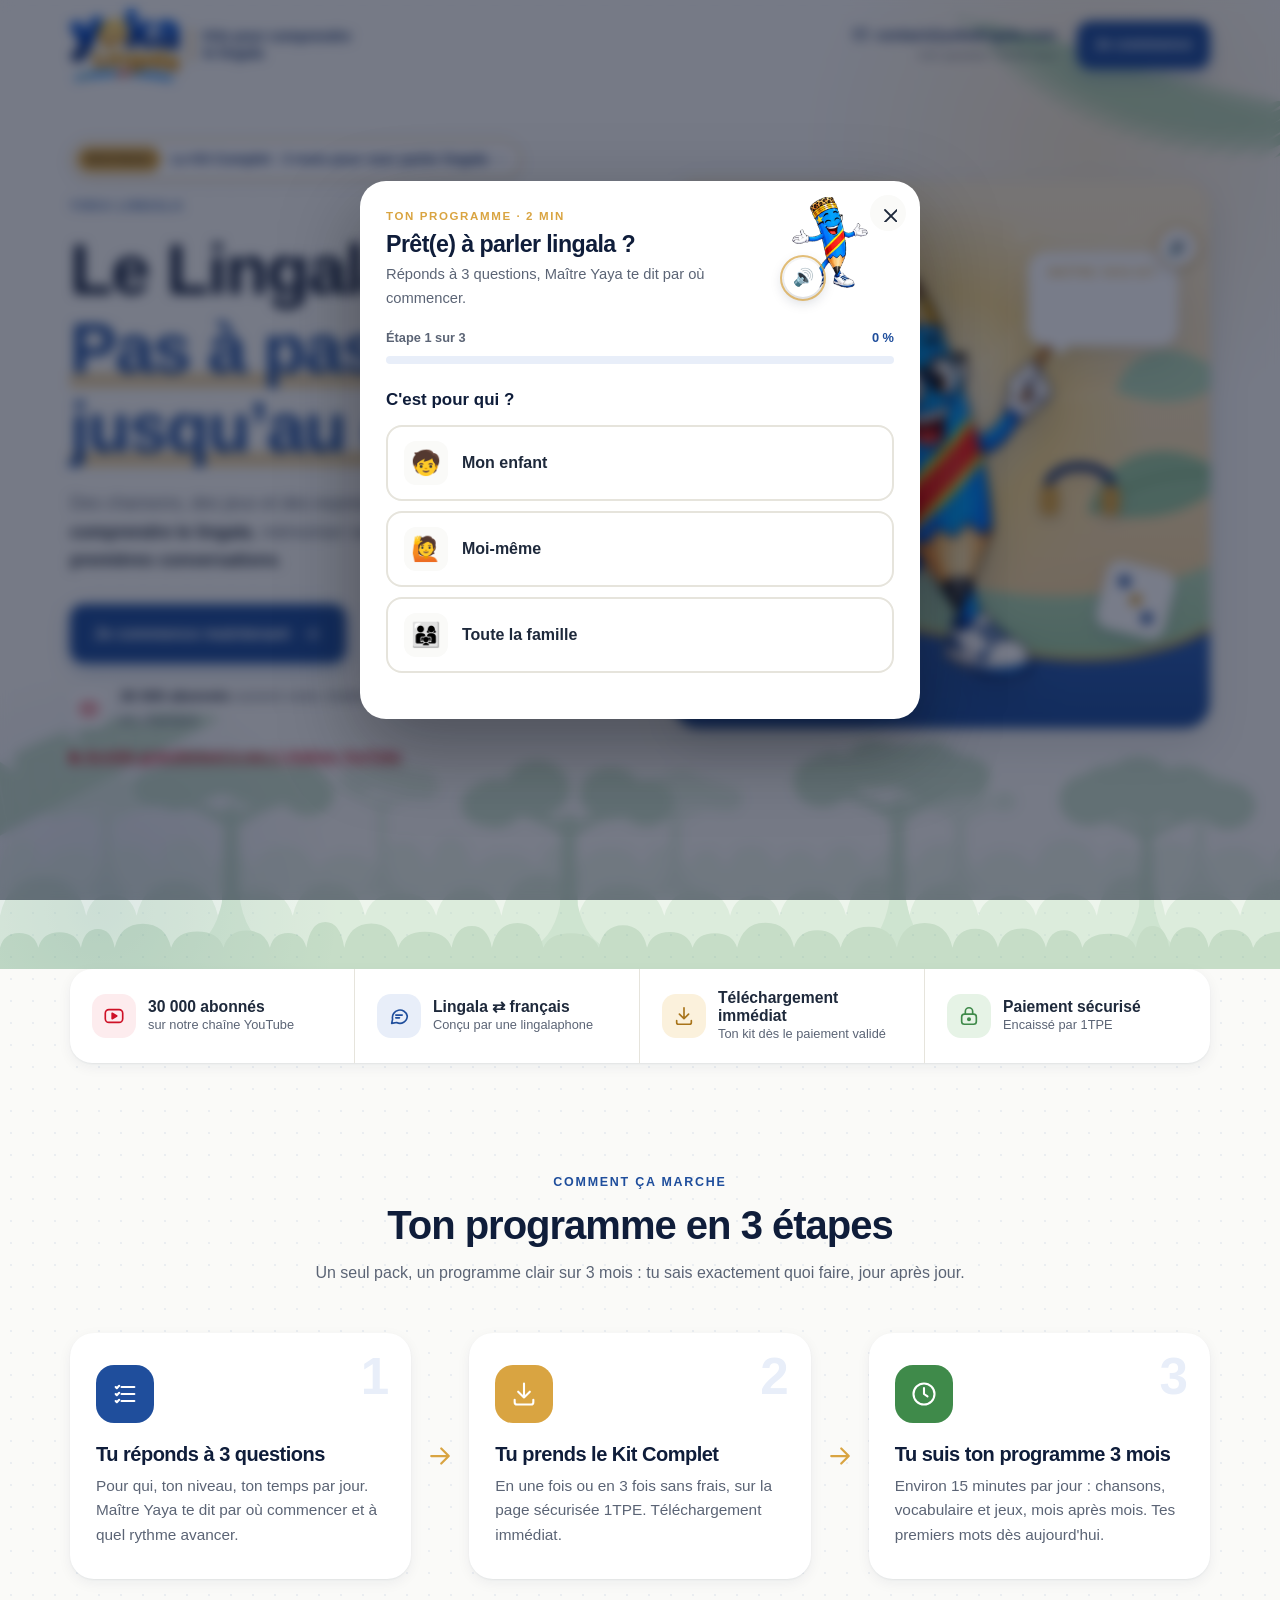
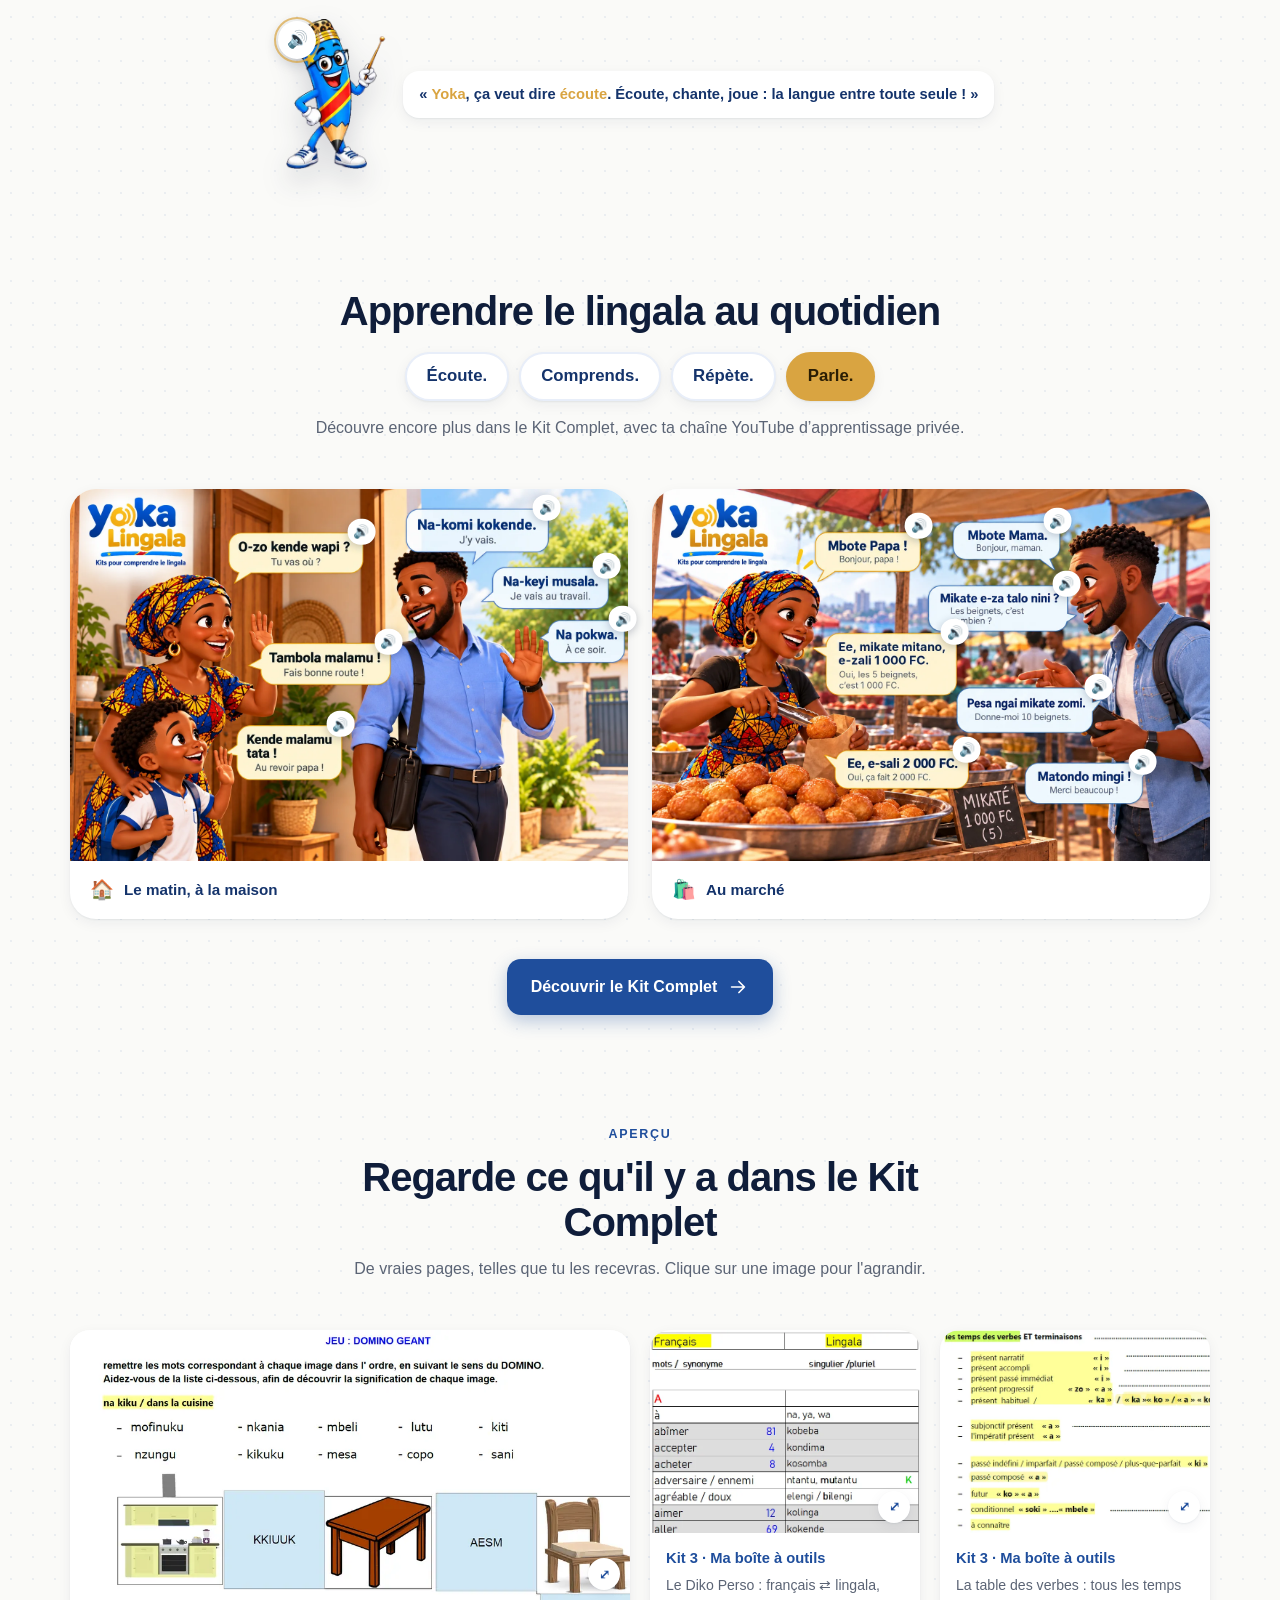
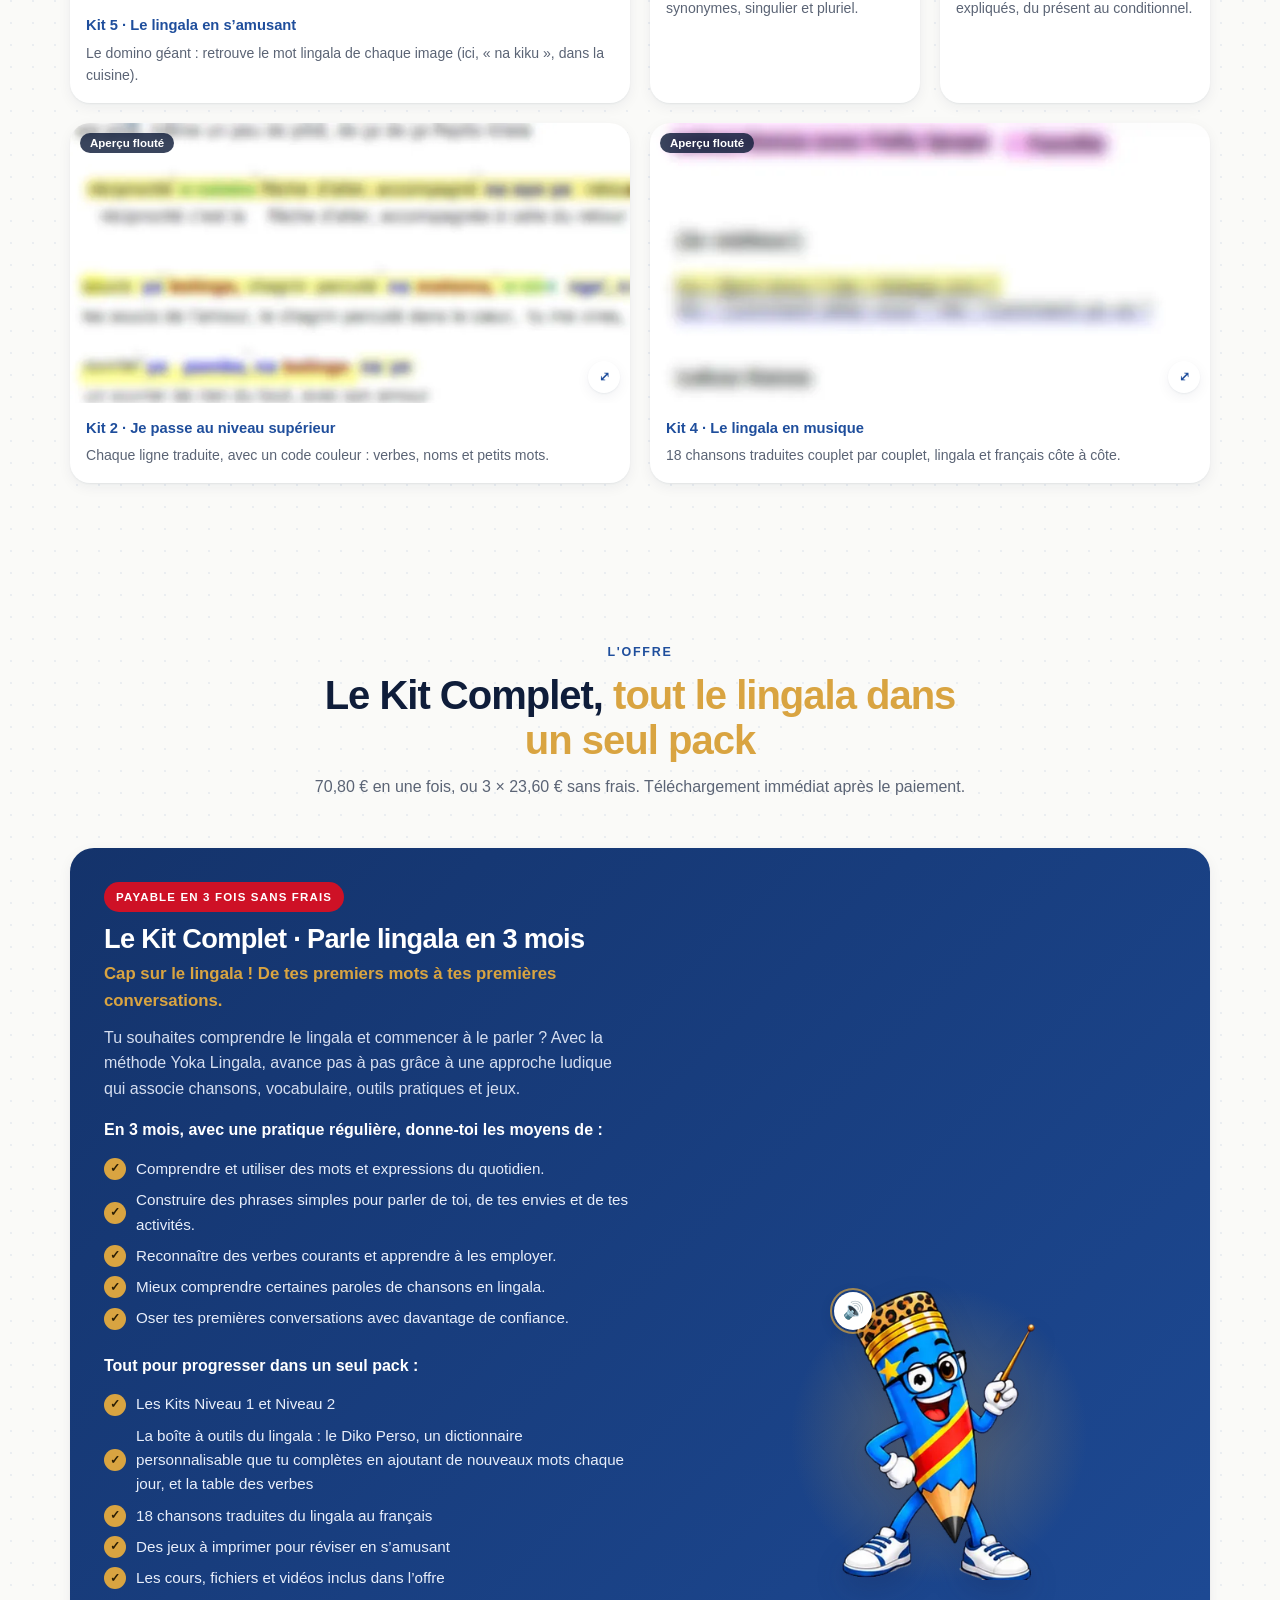
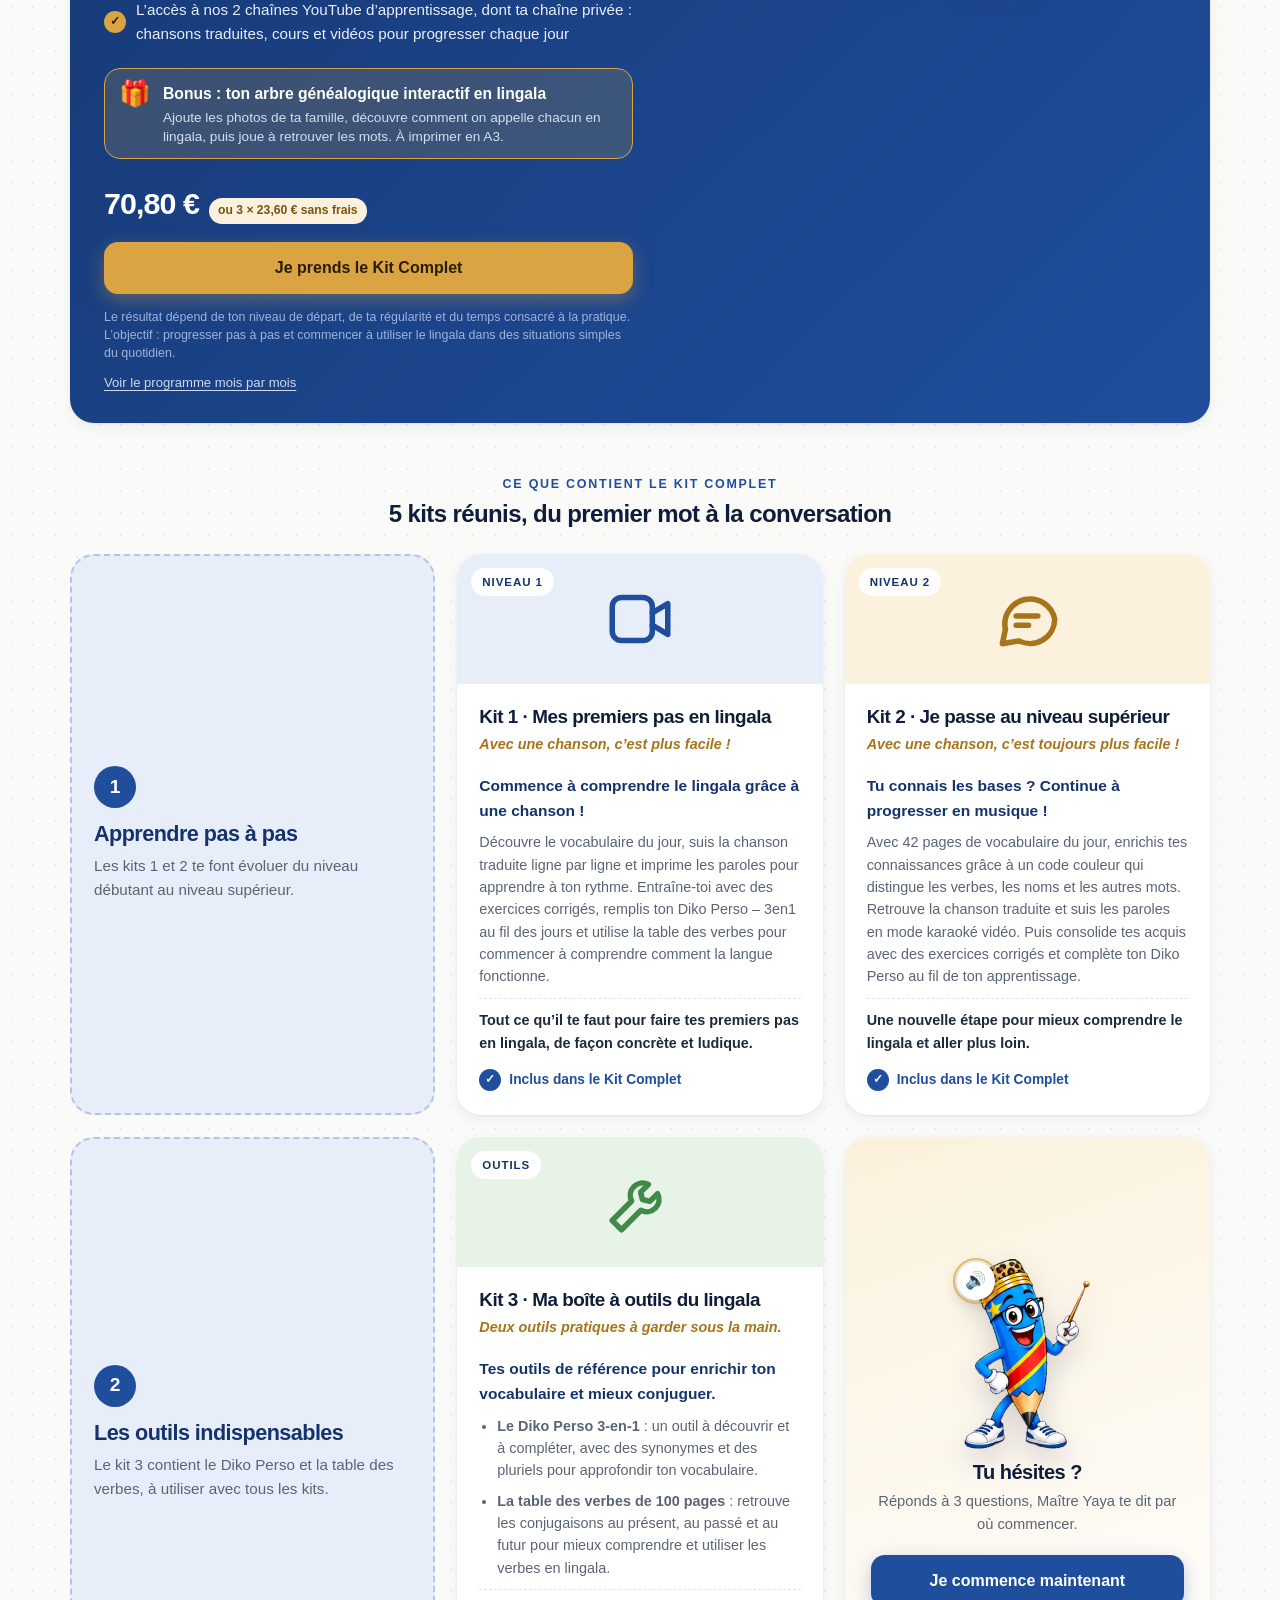
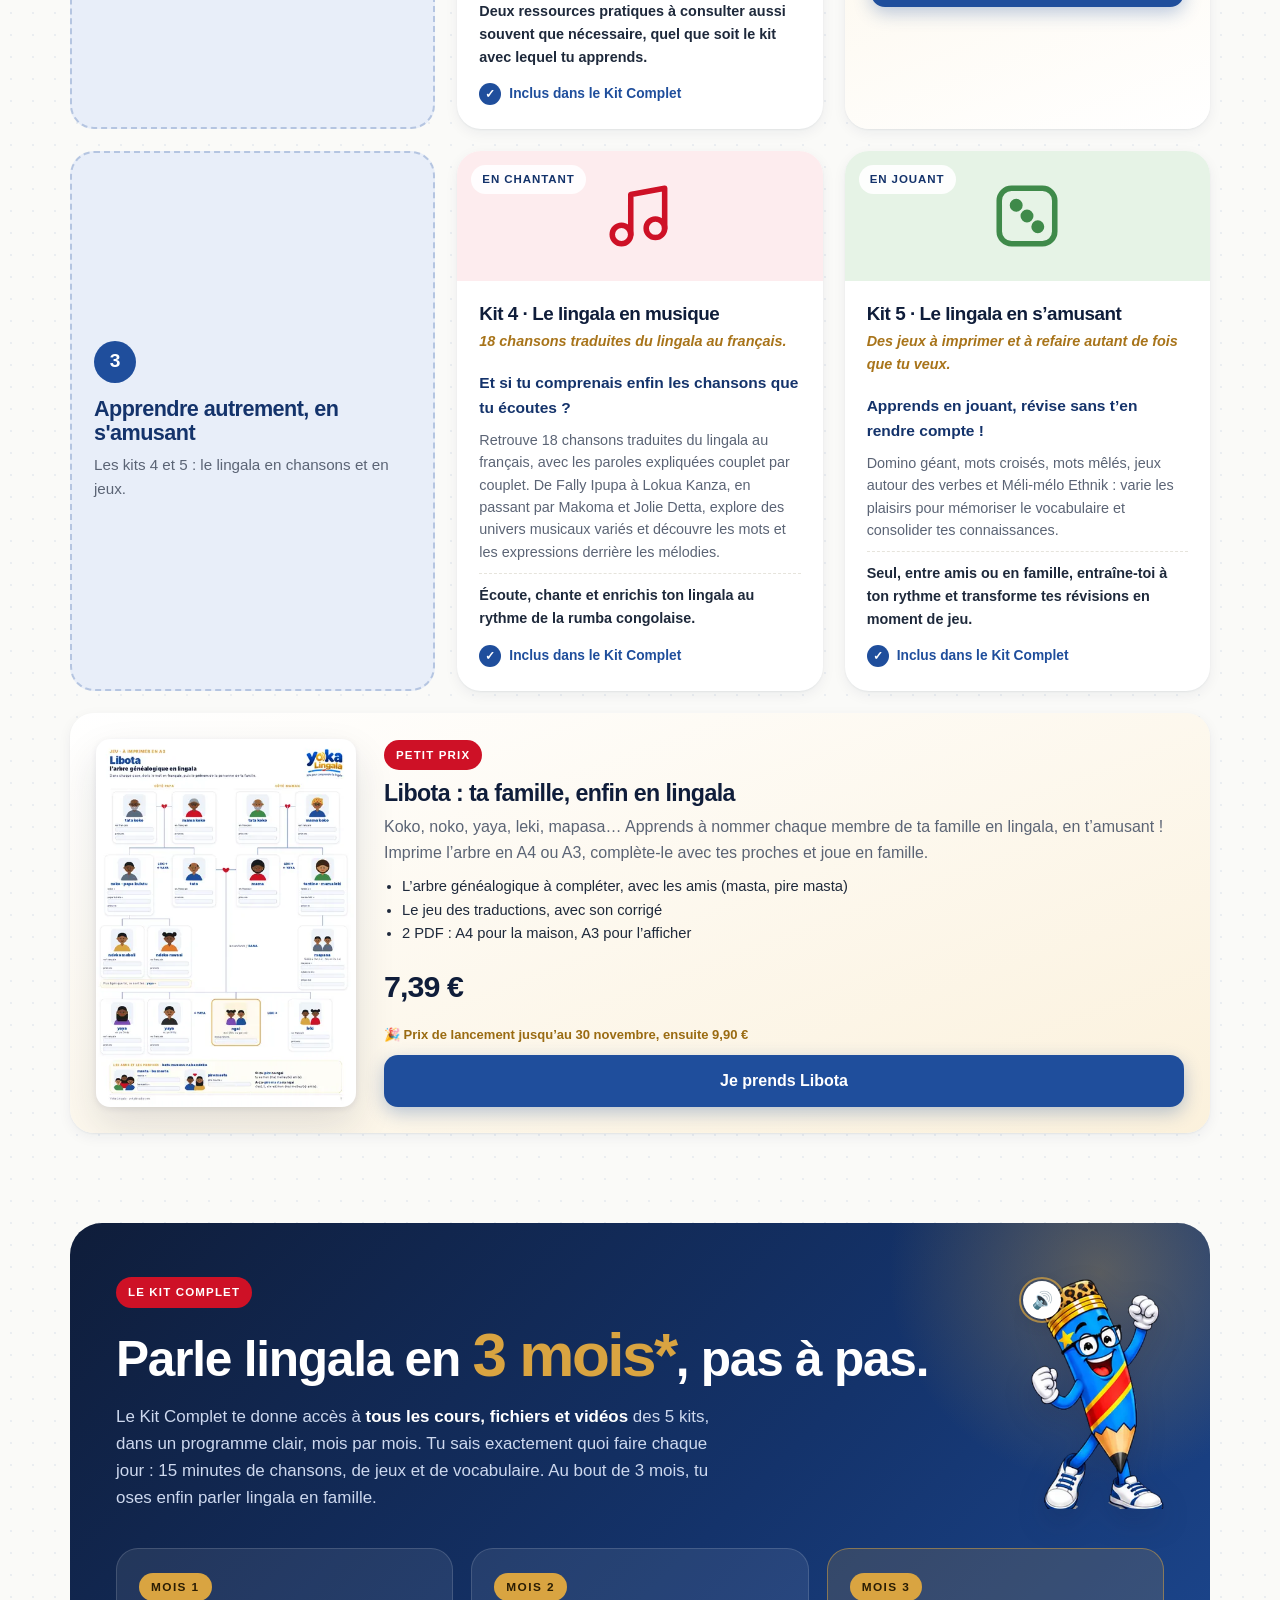
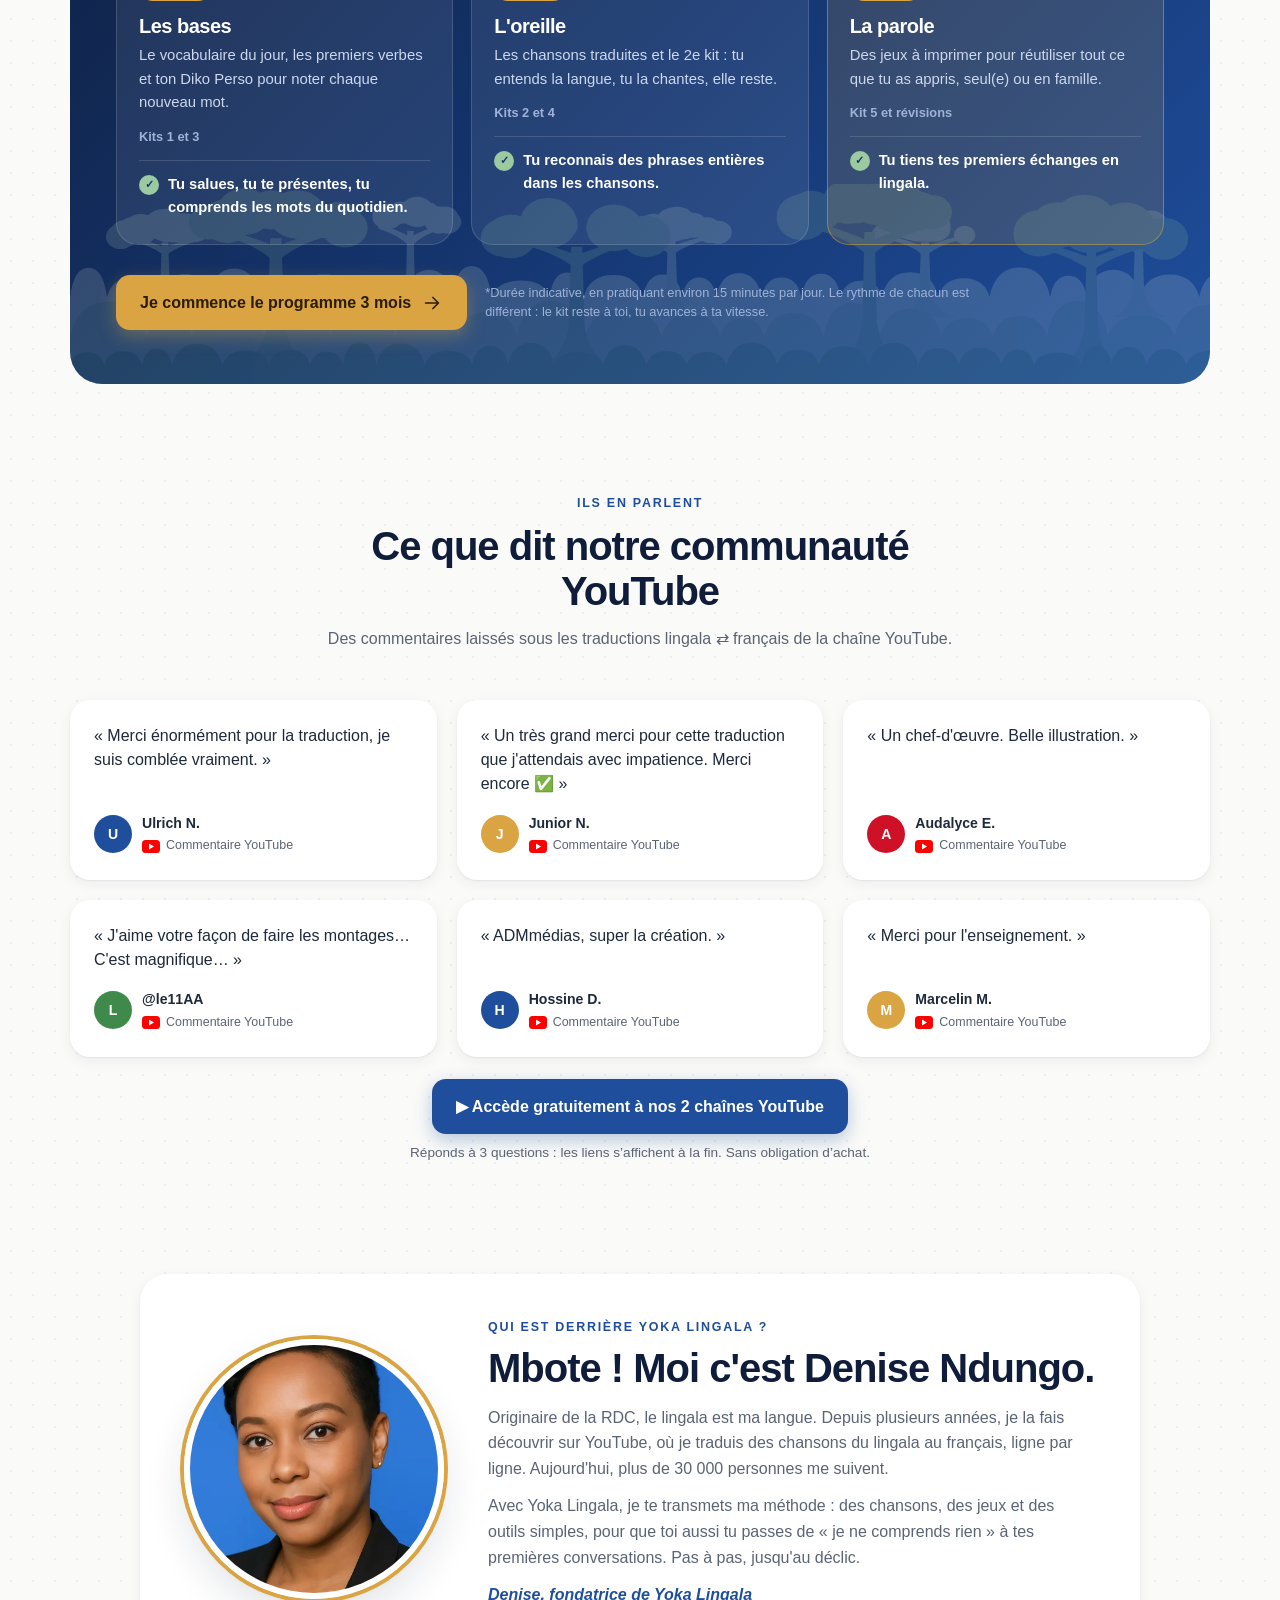
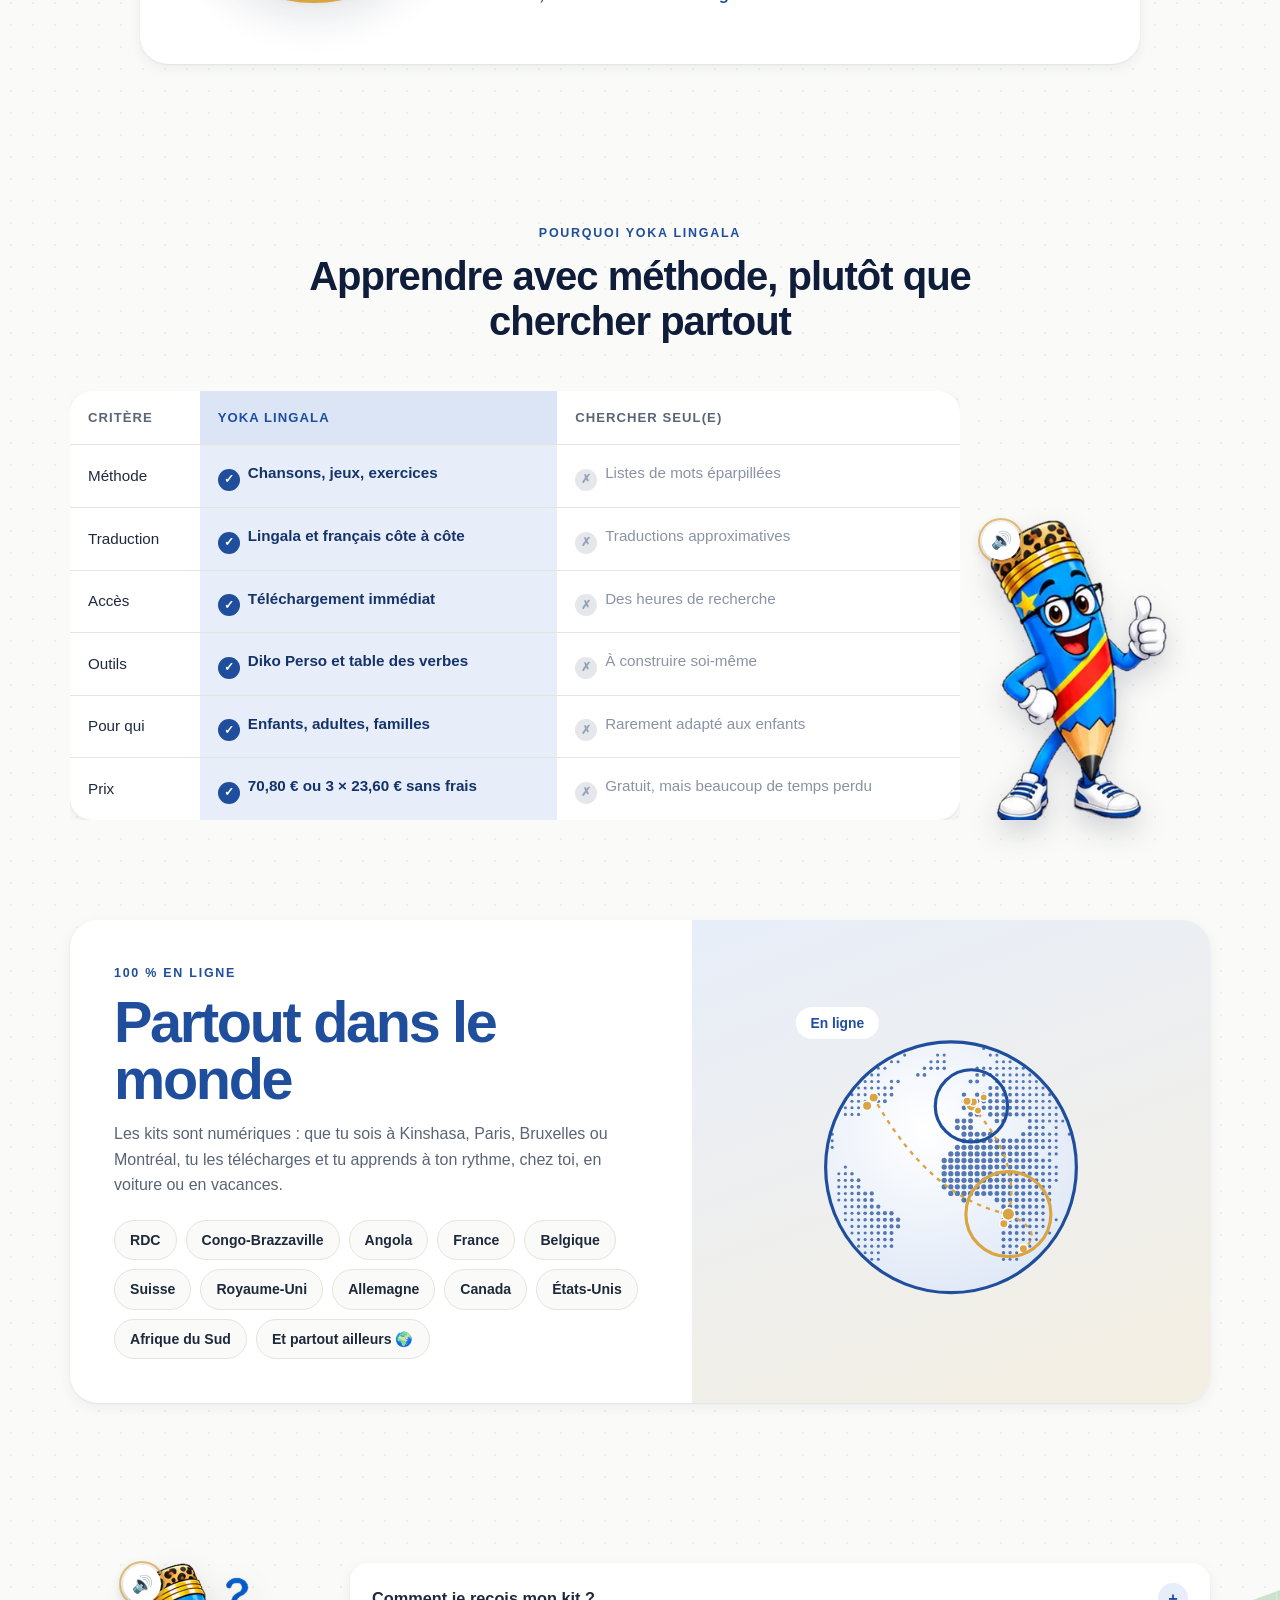
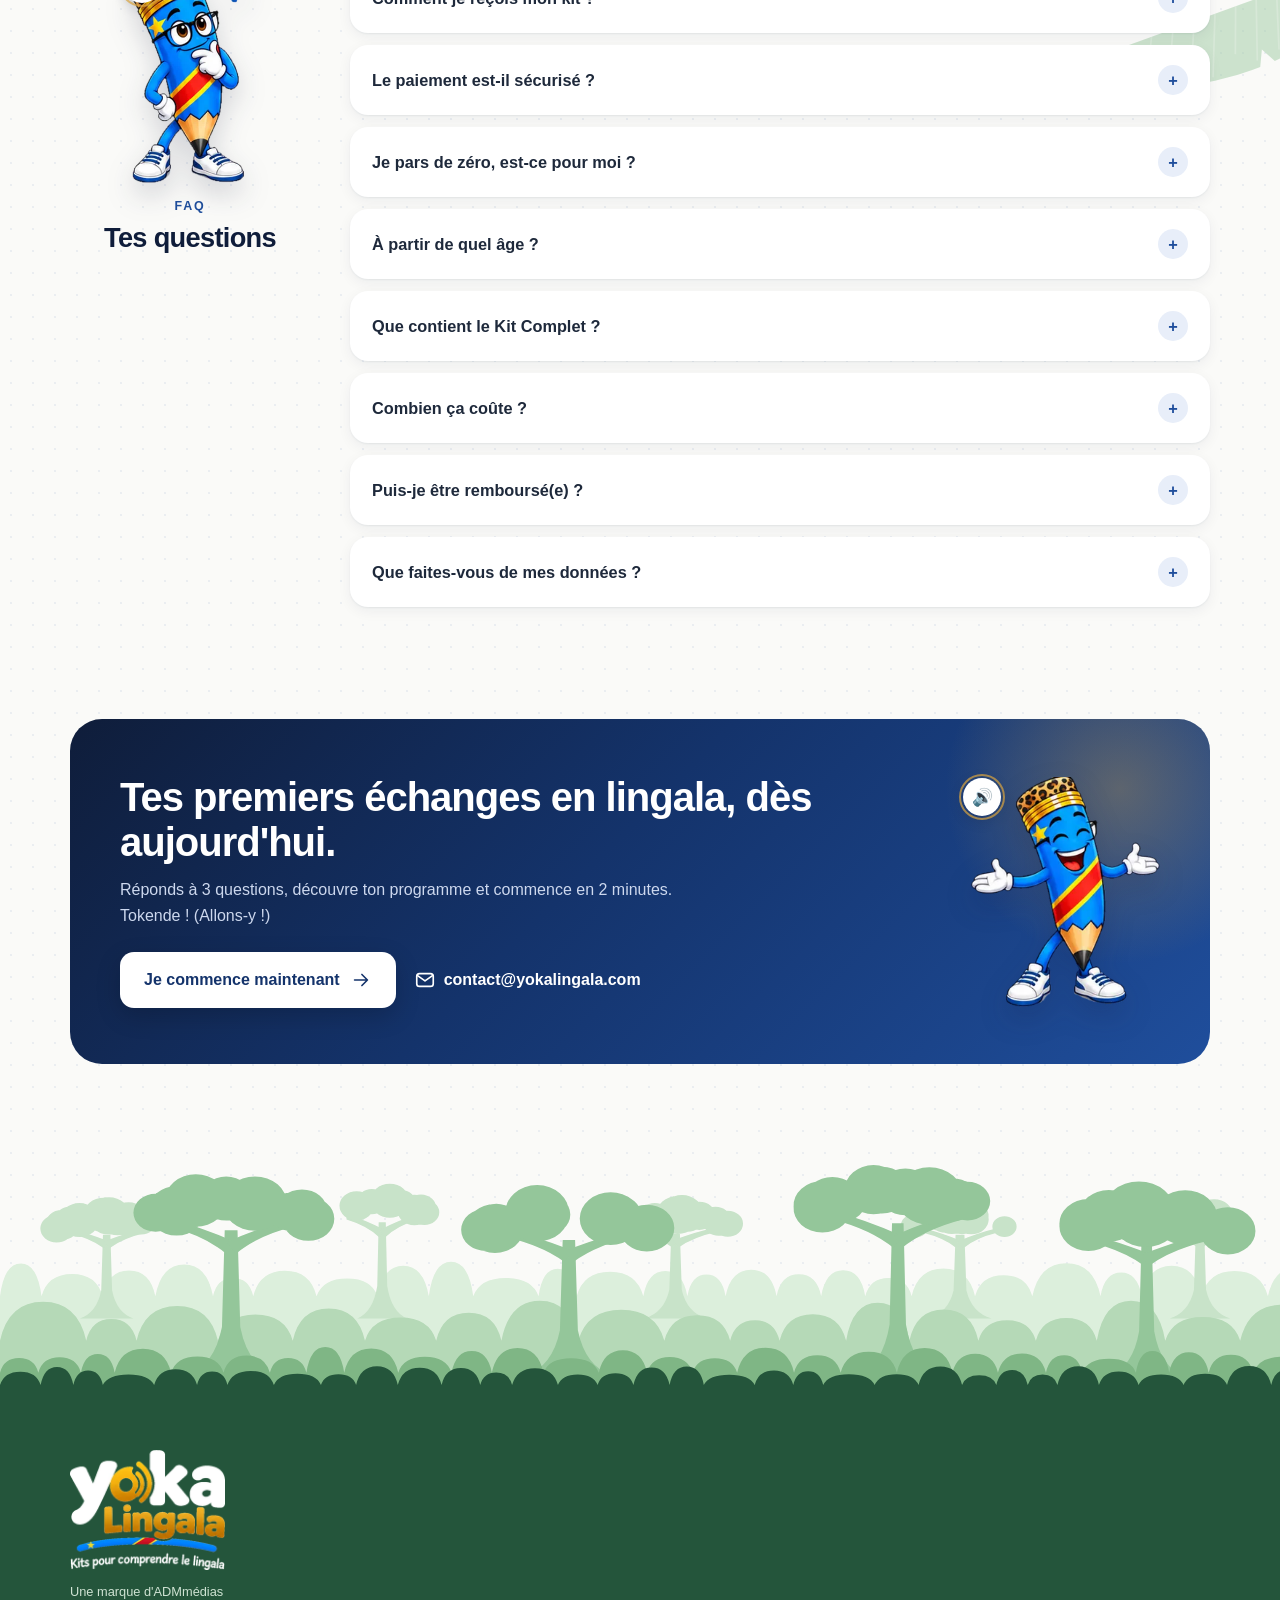
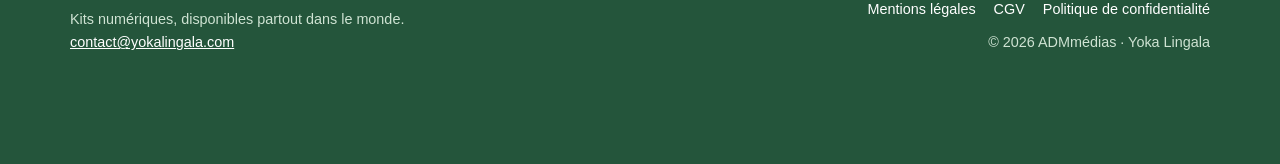
==== commit 51cd3f36: "Add files via upload" ====
--- a/index.html
+++ b/index.html
@@ -1170,6 +1170,7 @@
     '<p>Koko, noko, yaya, leki, mapasa… Apprends à nommer chaque membre de ta famille en lingala, en t’amusant ! Imprime l’arbre en A4 ou A3, complète-le avec tes proches et joue en famille.</p>'+
     '<ul><li>L’arbre généalogique à compléter, avec les amis (masta, pire masta)</li><li>Le jeu des traductions, avec son corrigé</li><li>2 PDF : A4 pour la maison, A3 pour l’afficher</li></ul>'+
     '<div class="kit-price"><b>'+eur(LIBOTA.p)+' €</b></div>'+
+    '<p style="margin:4px 0 10px;font-size:13px;font-weight:700;color:#9a6b12">🎉 Prix de lancement jusqu’au 30 novembre, ensuite 9,90 €</p>'+
     (LIBOTA.lien.indexOf("http")===0 ? '<a class="btn btn-p" href="'+LIBOTA.lien+'" rel="noopener">Je prends Libota</a>' : '<span class="btn btn-o lib-soon">Bientôt disponible</span>')+
     '</div></article>';
 
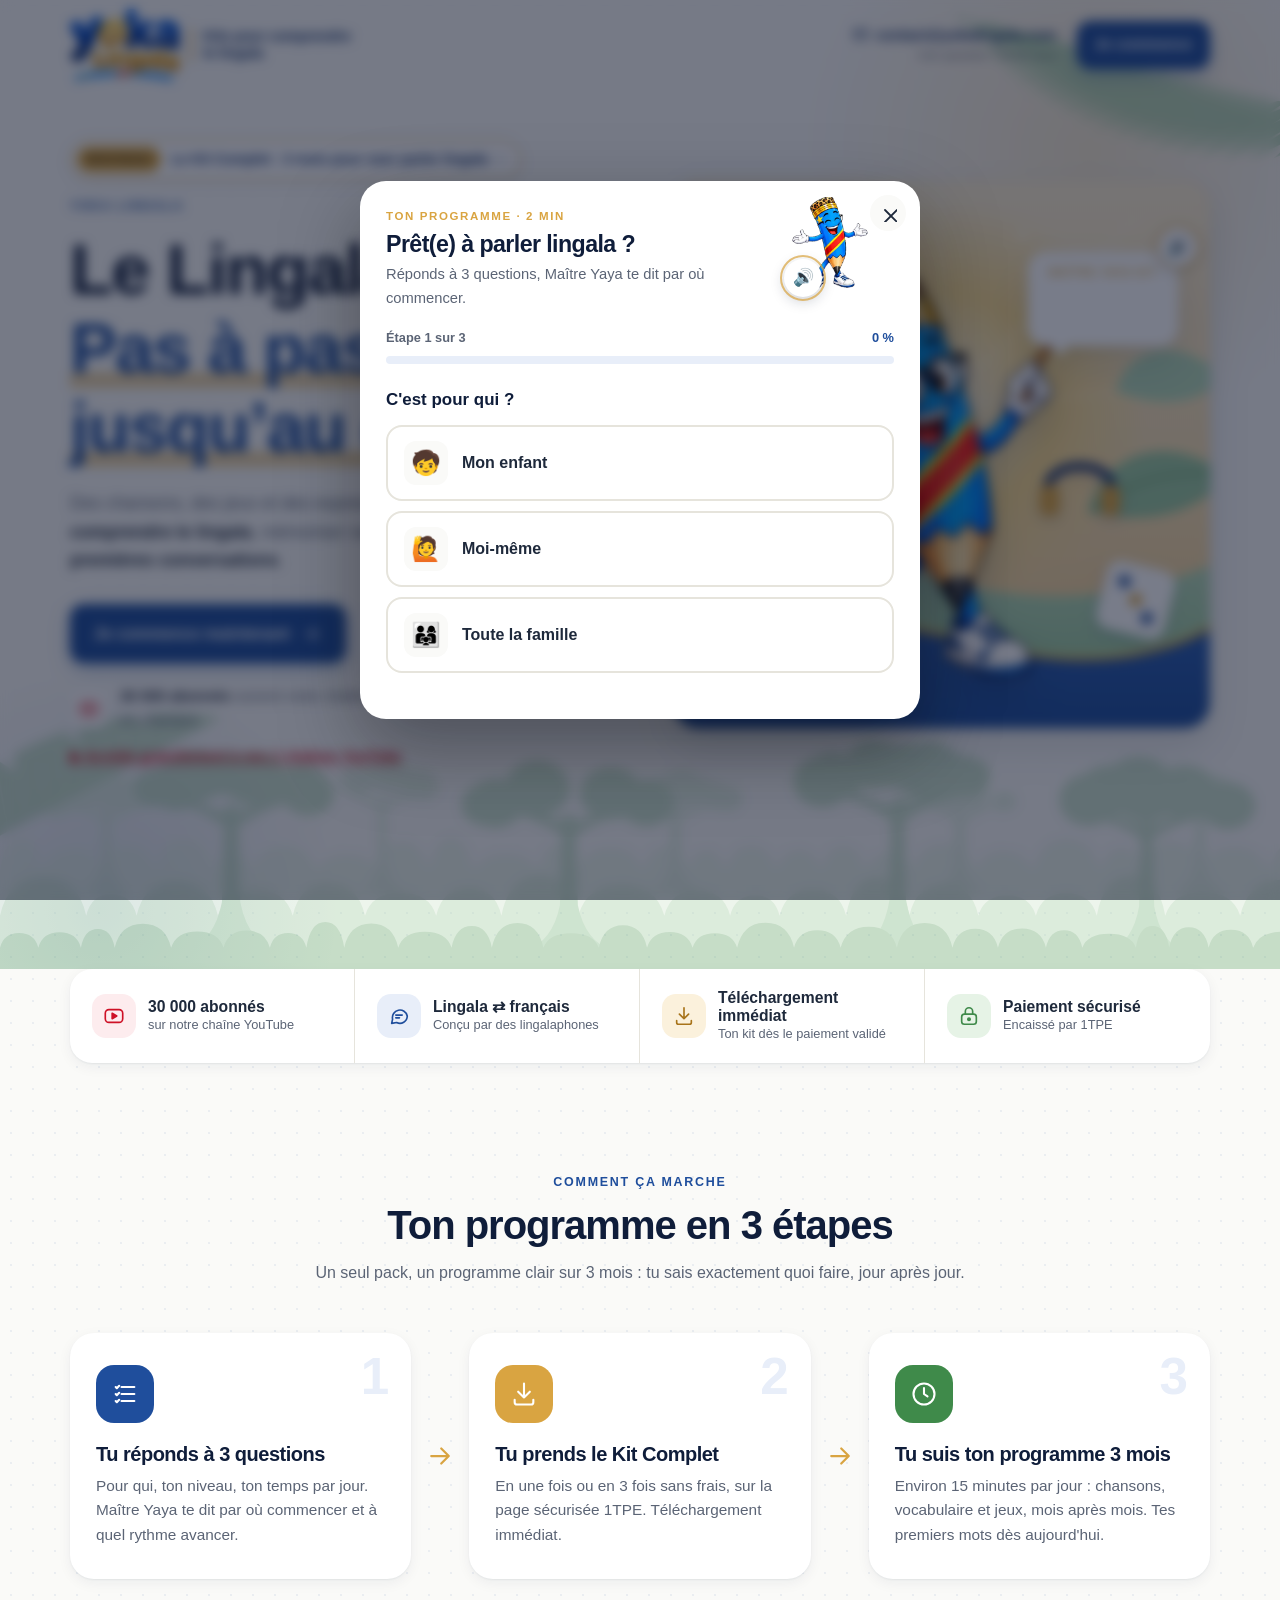
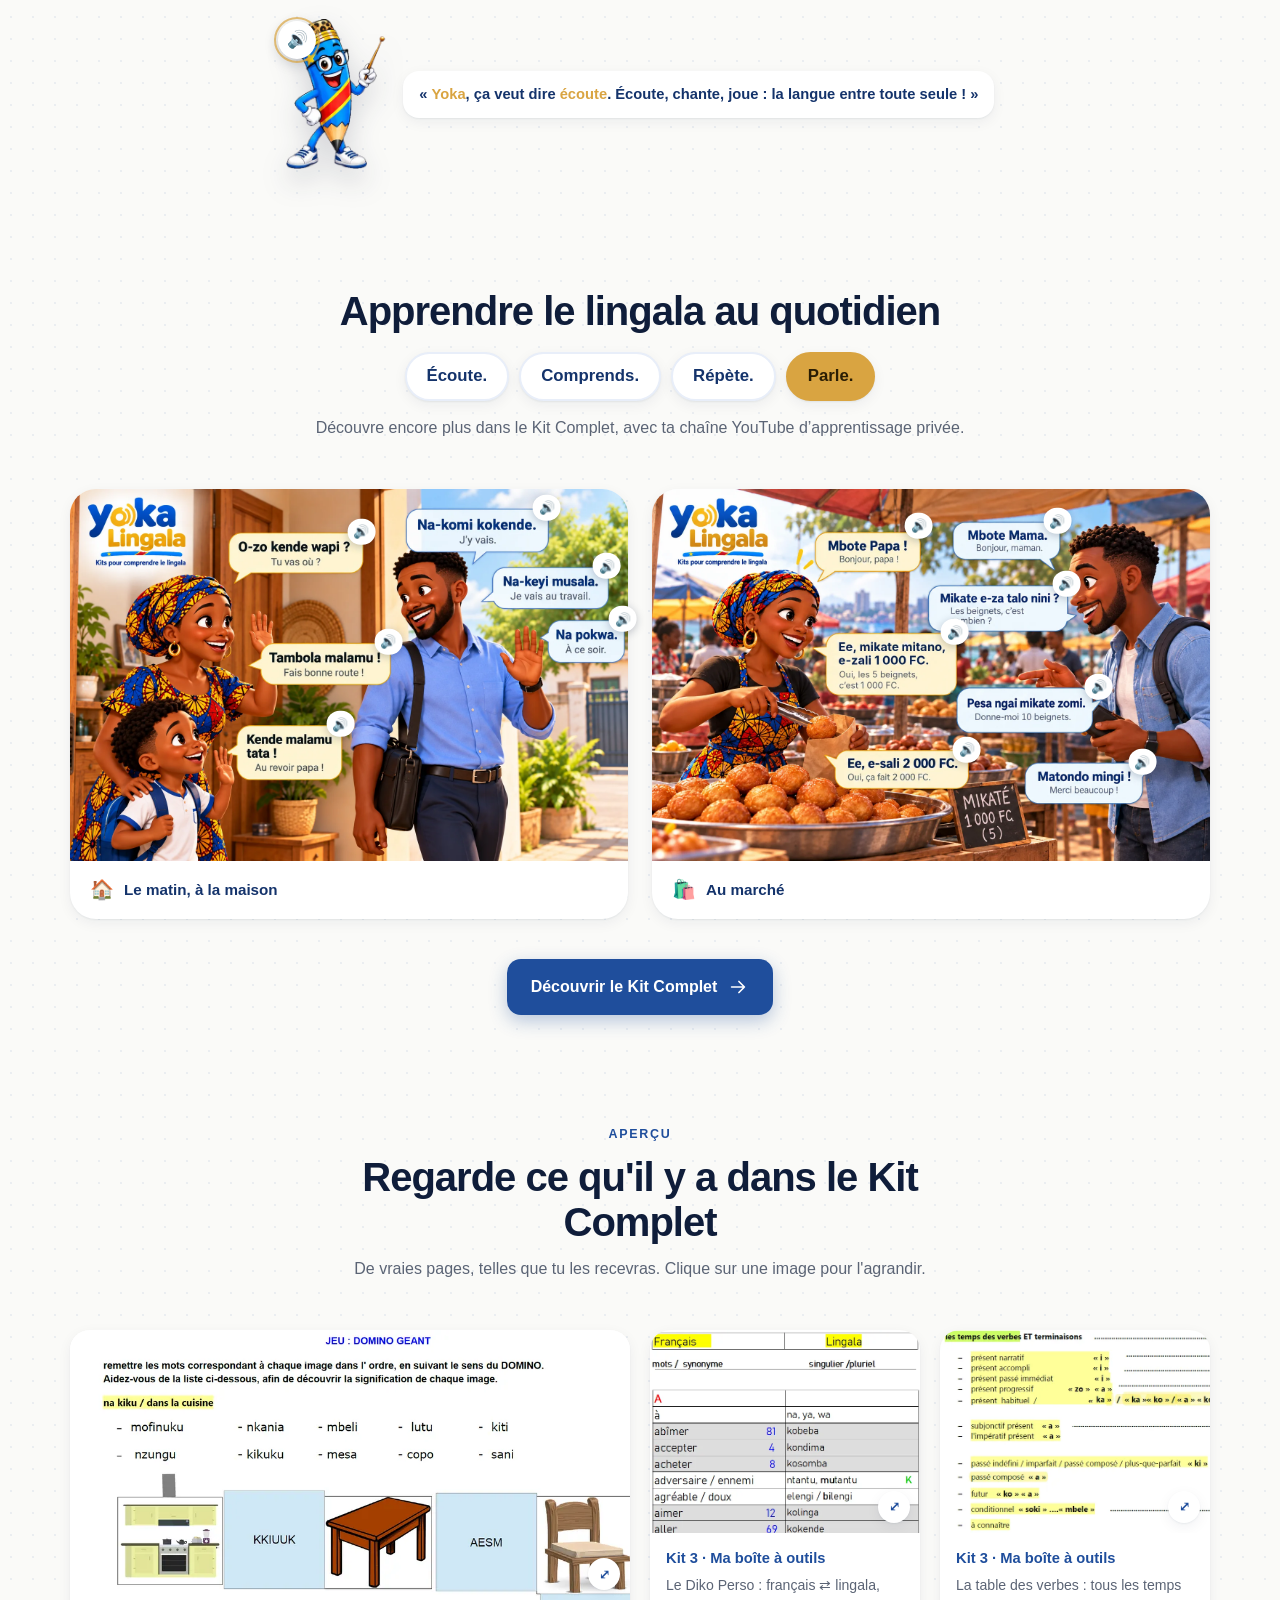
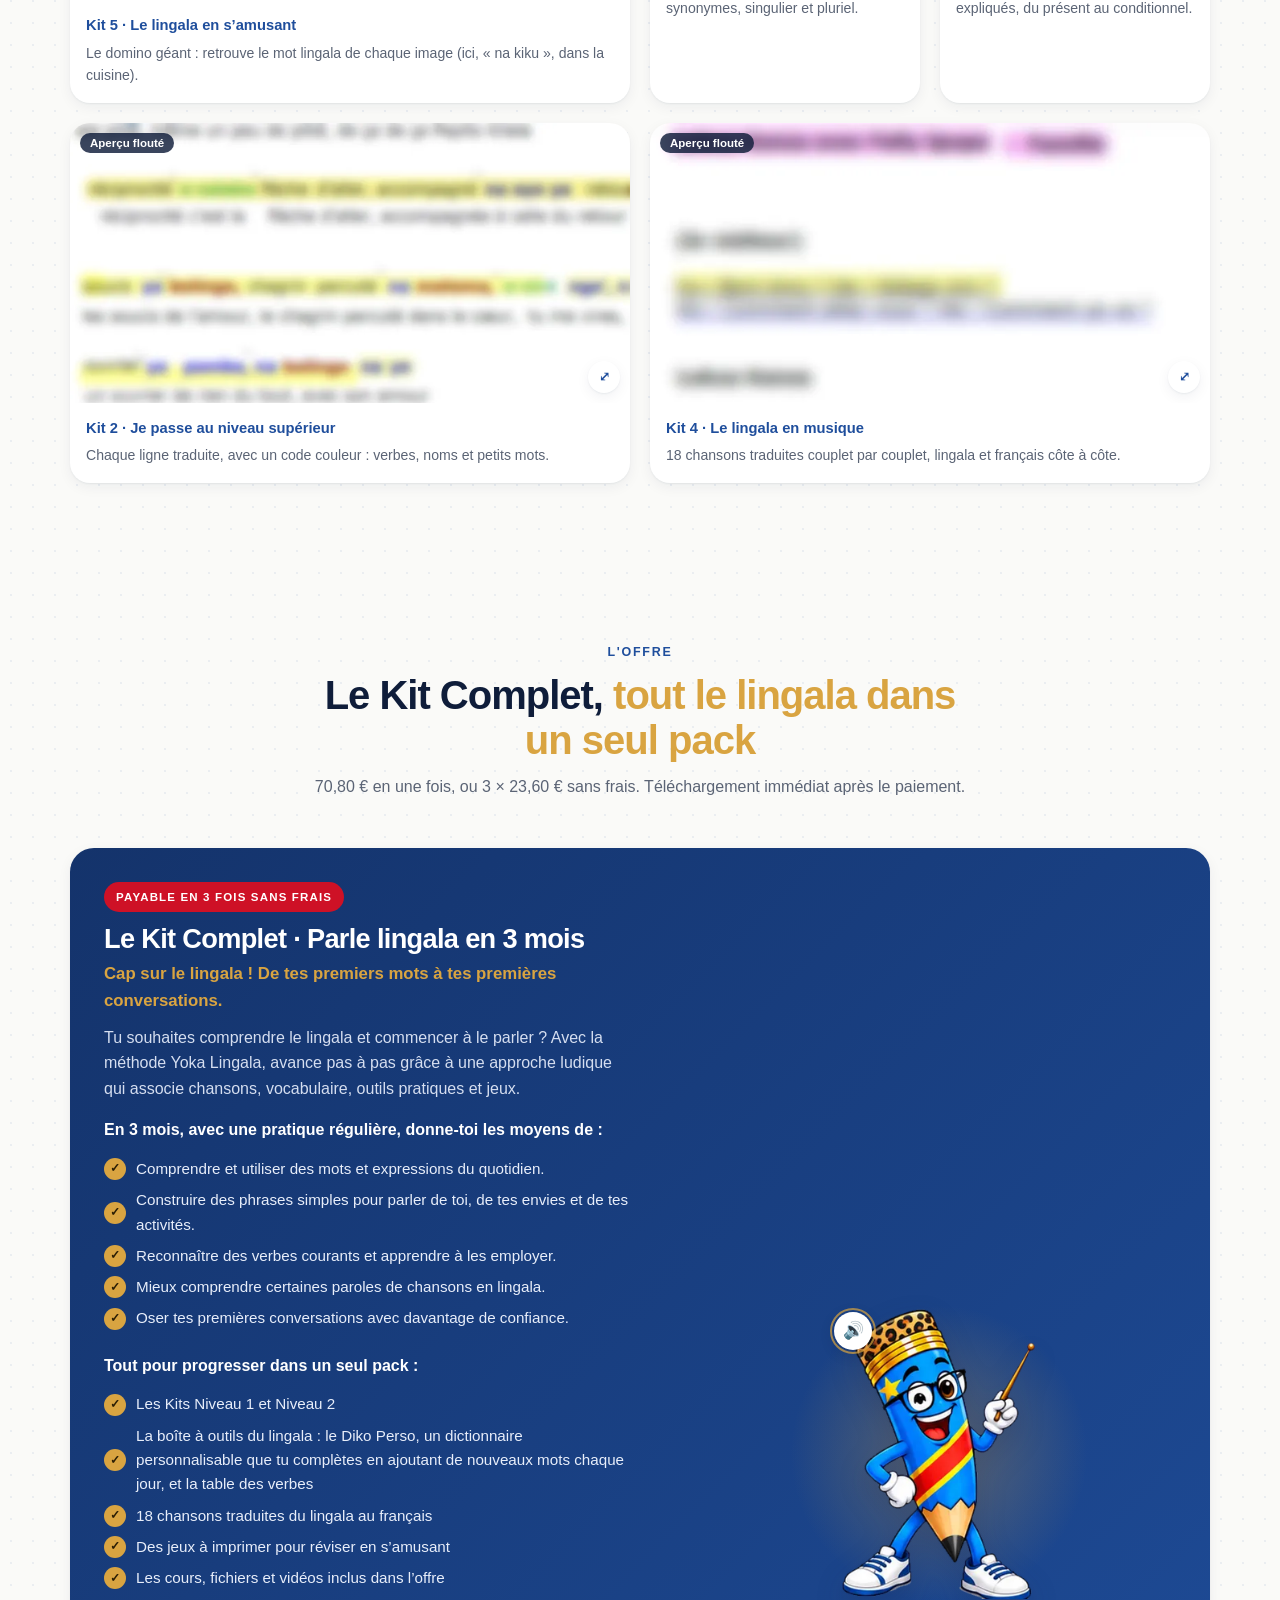
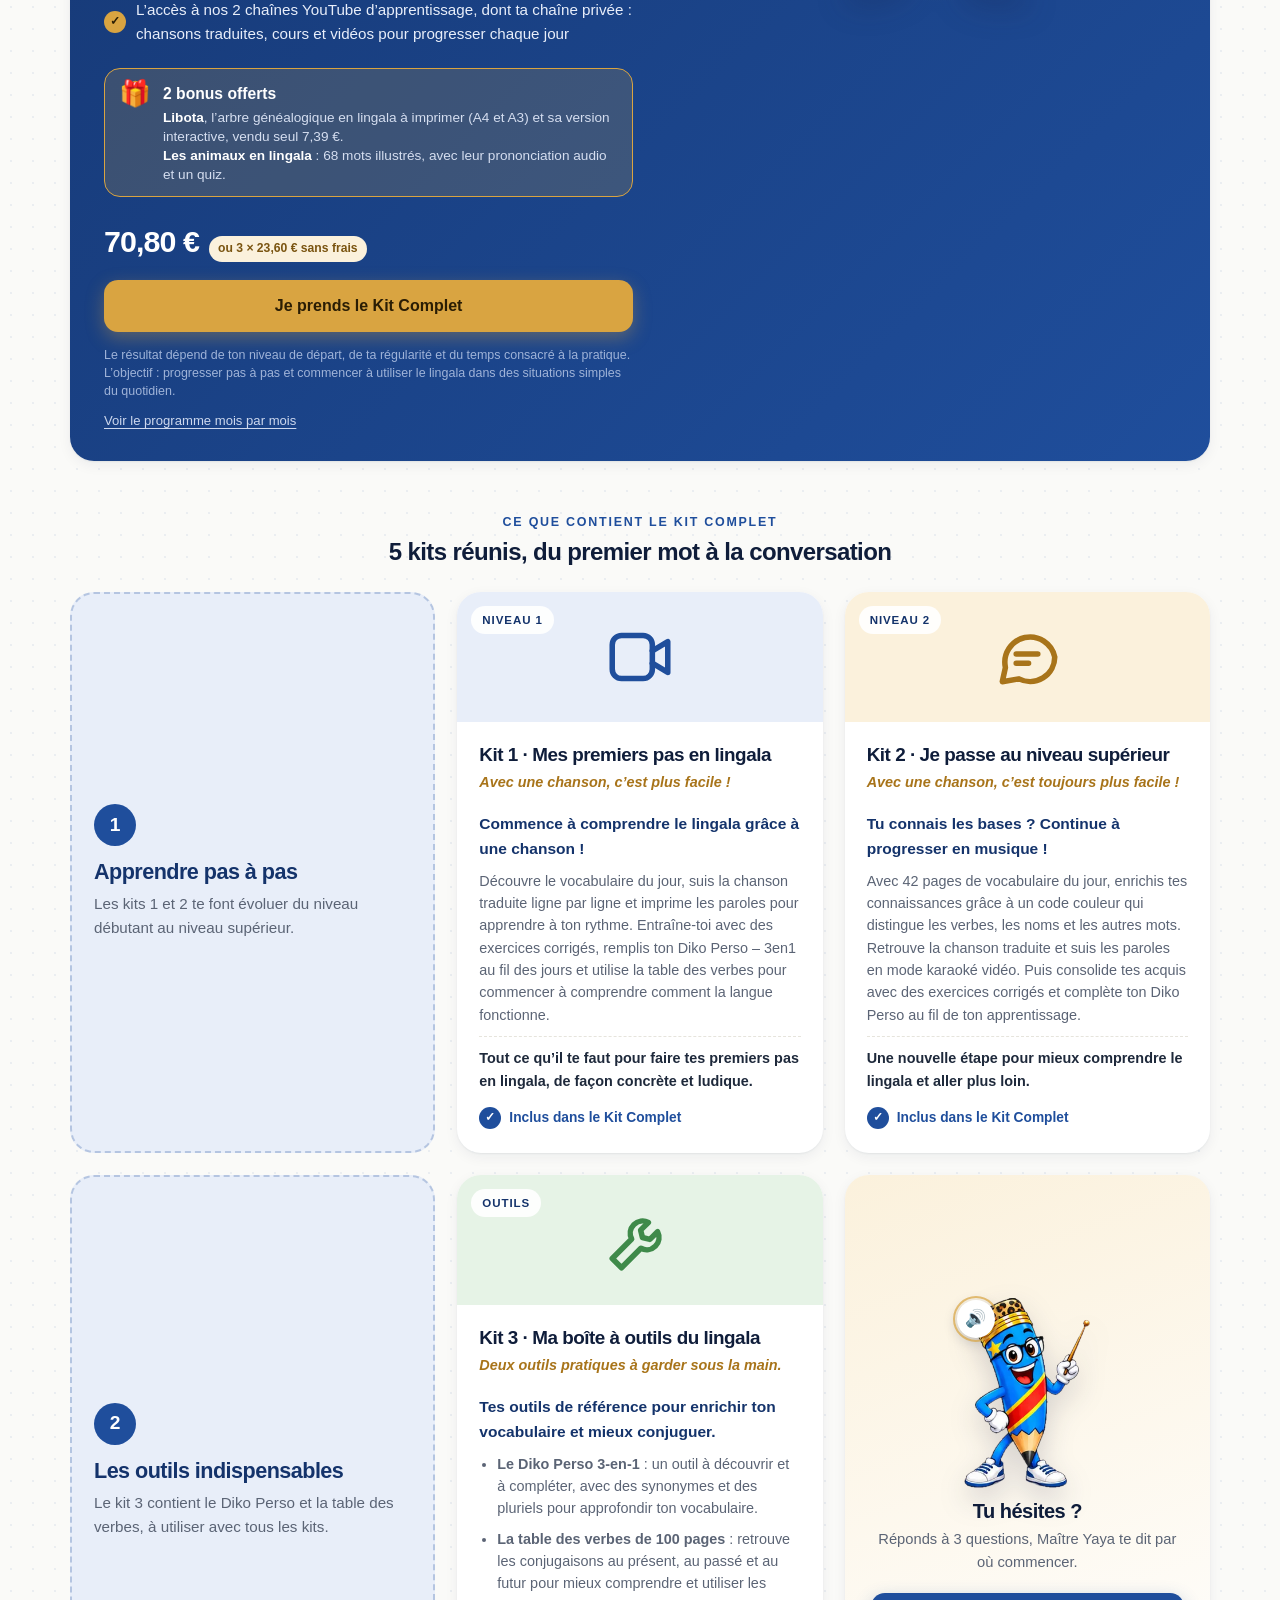
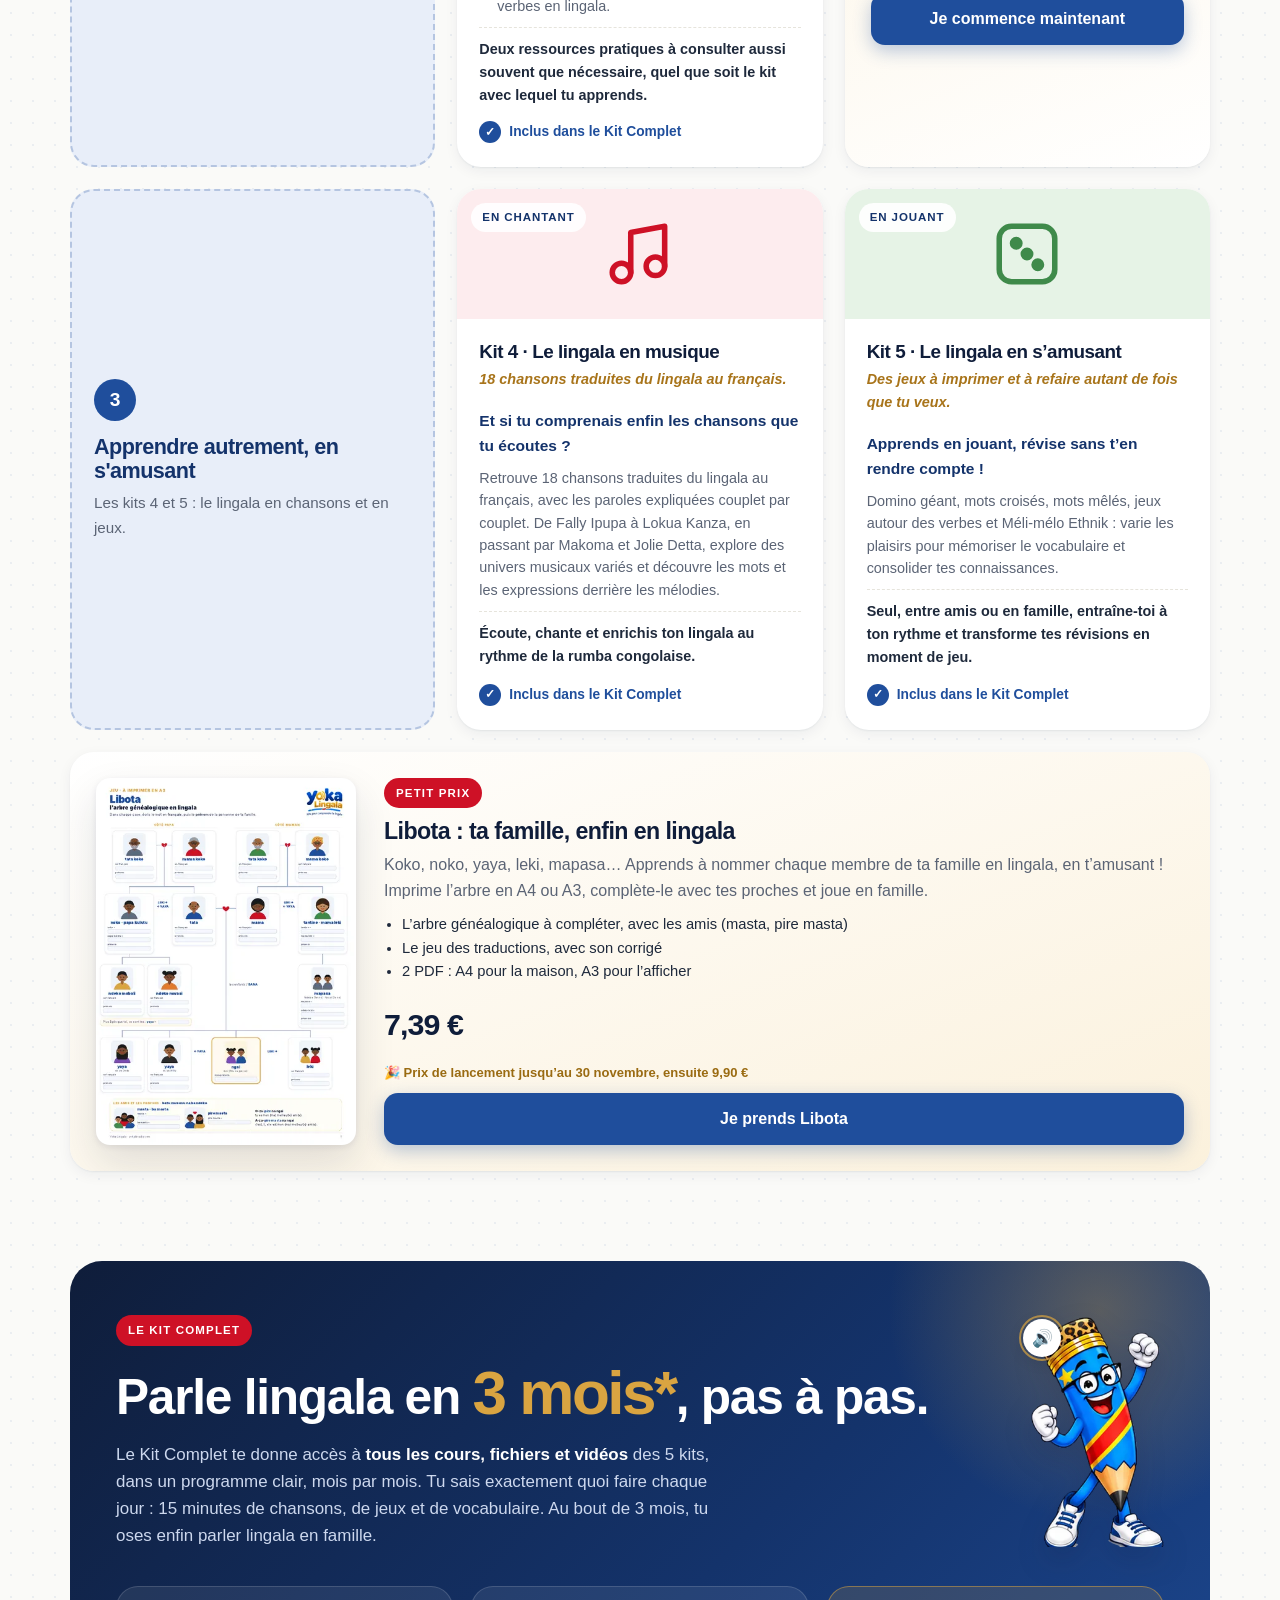
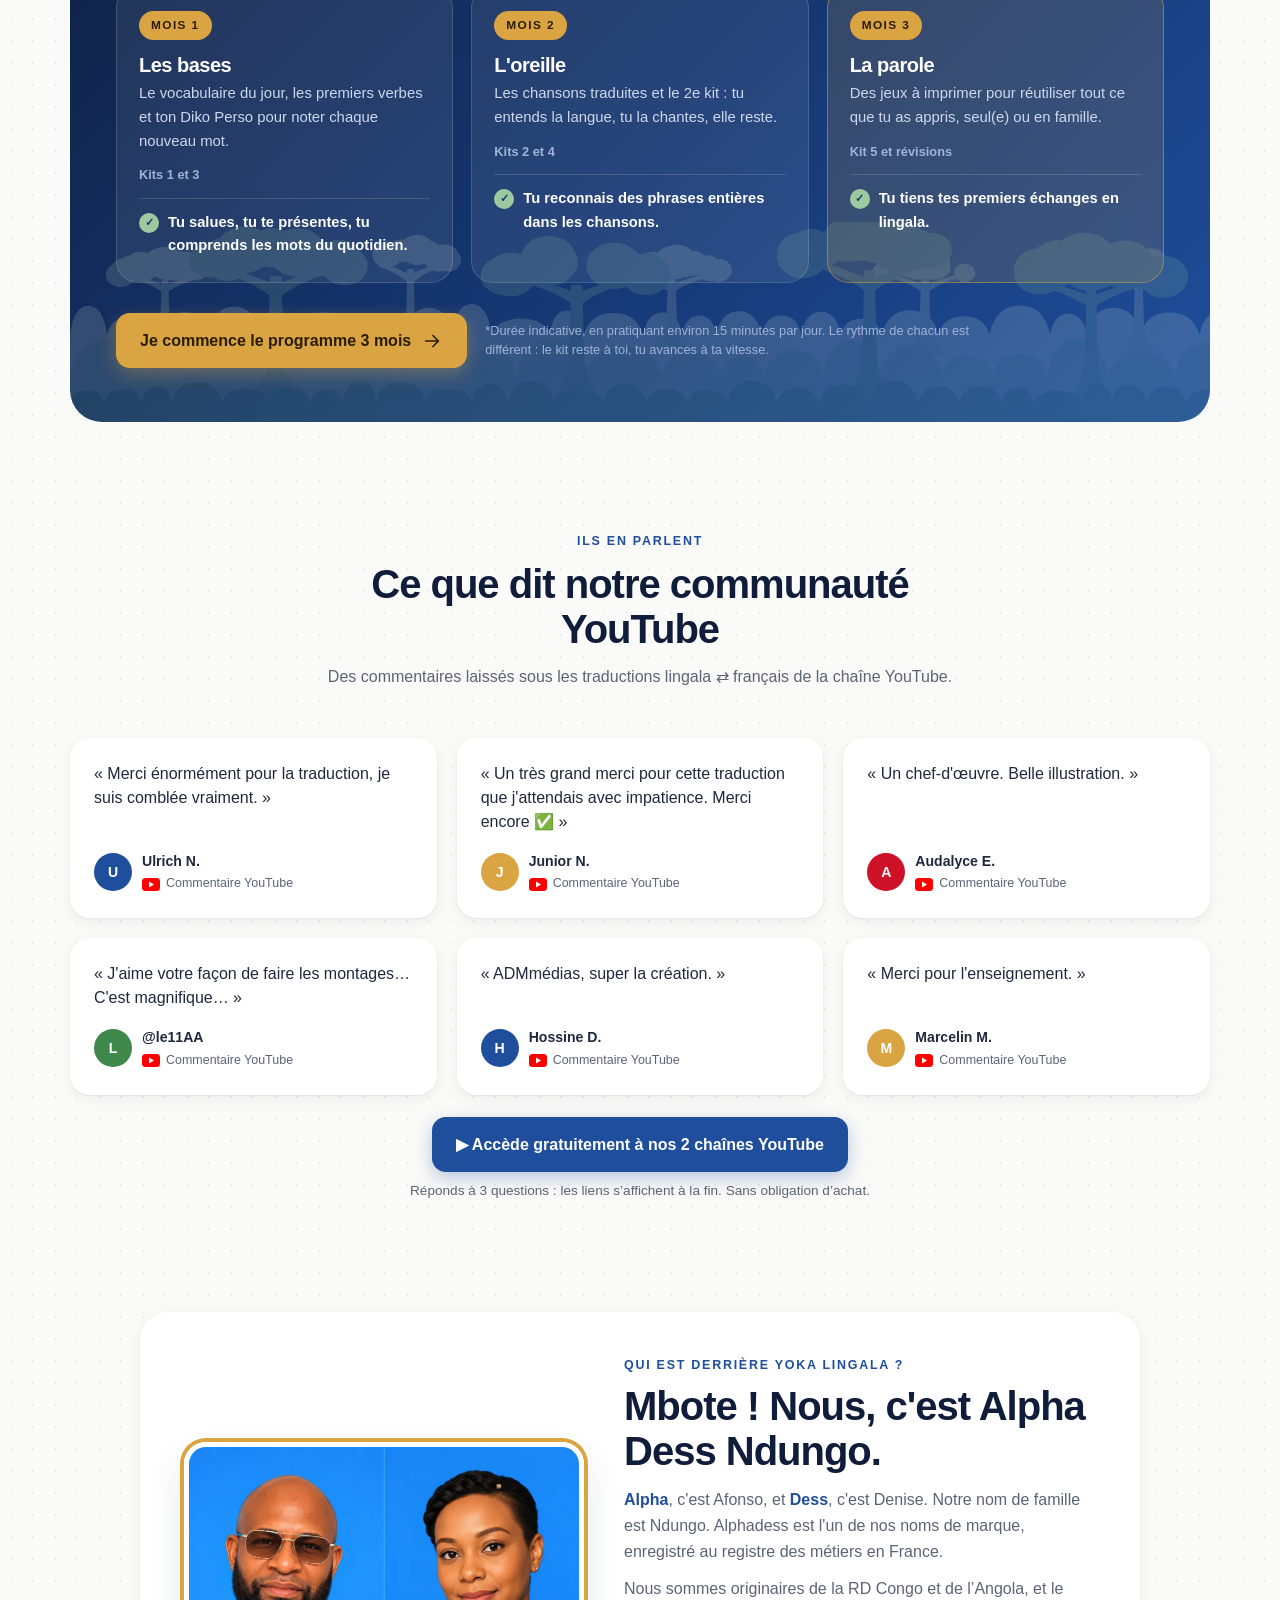
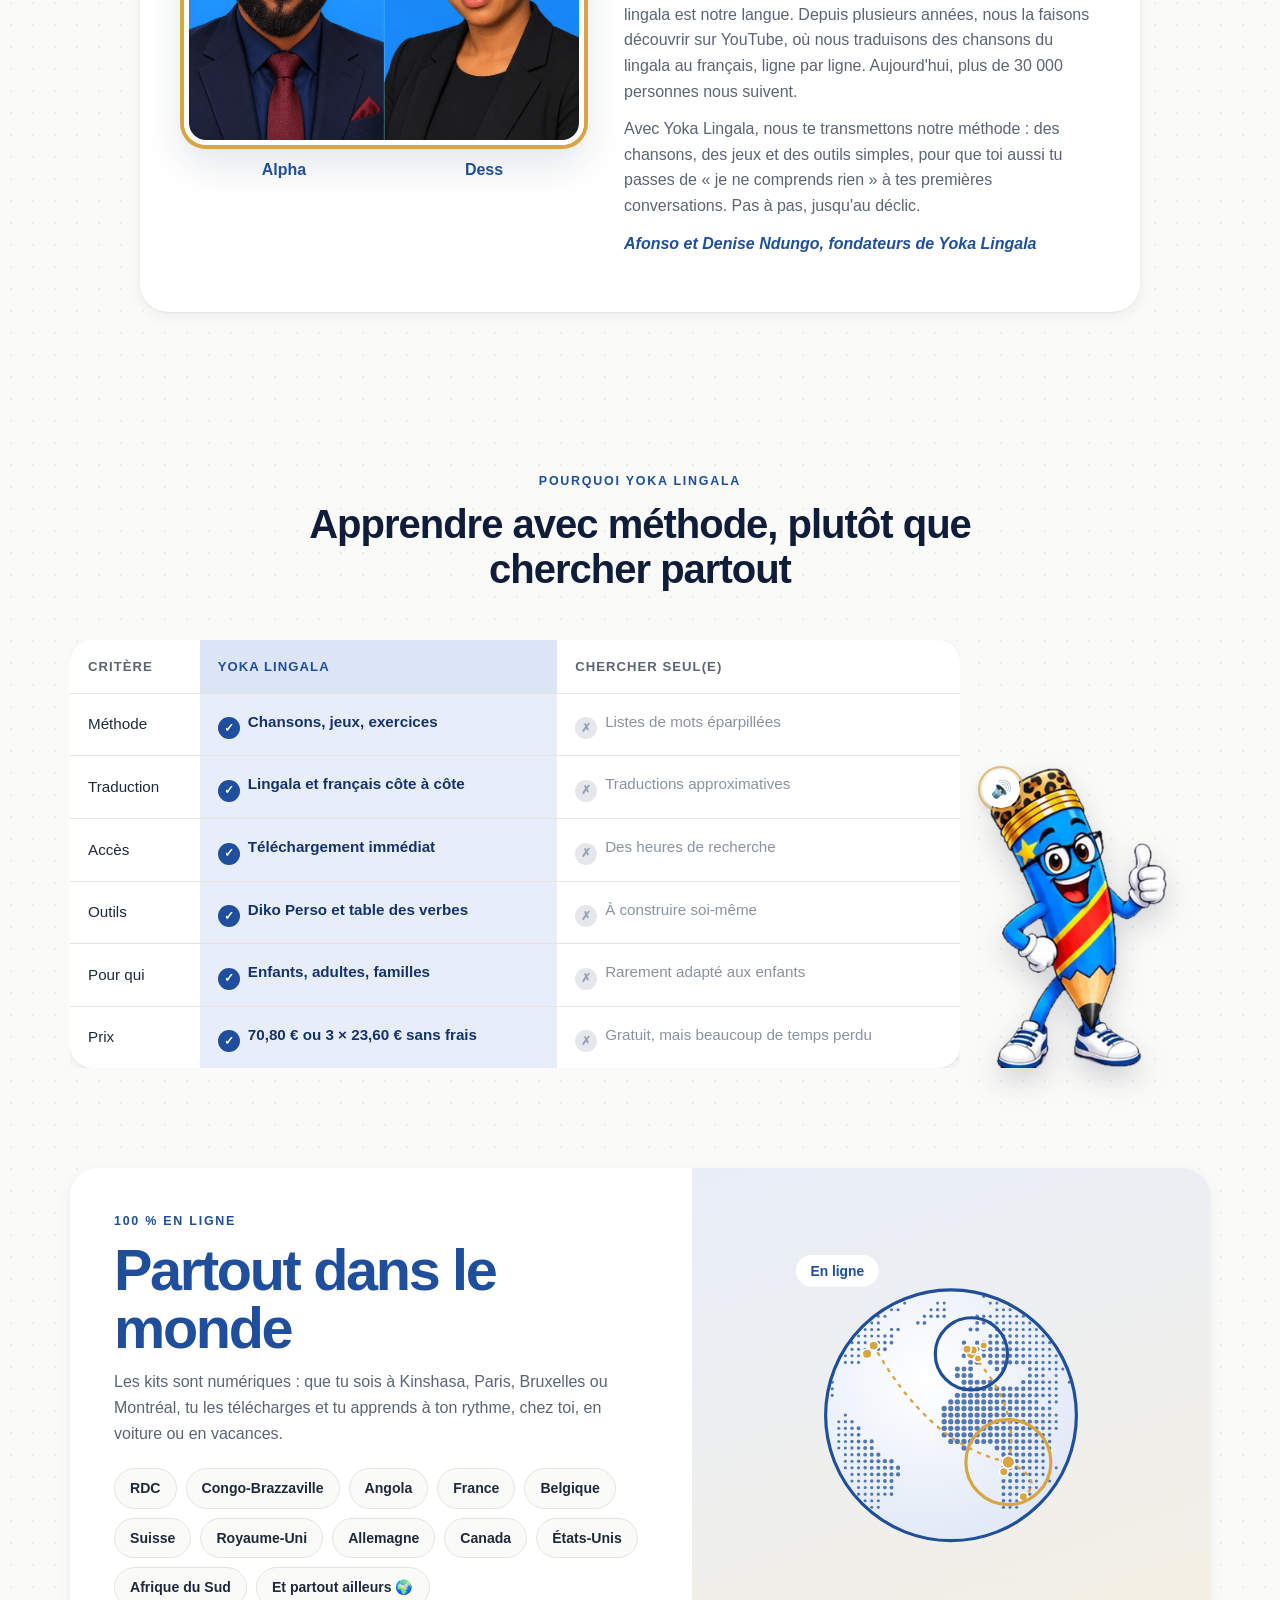
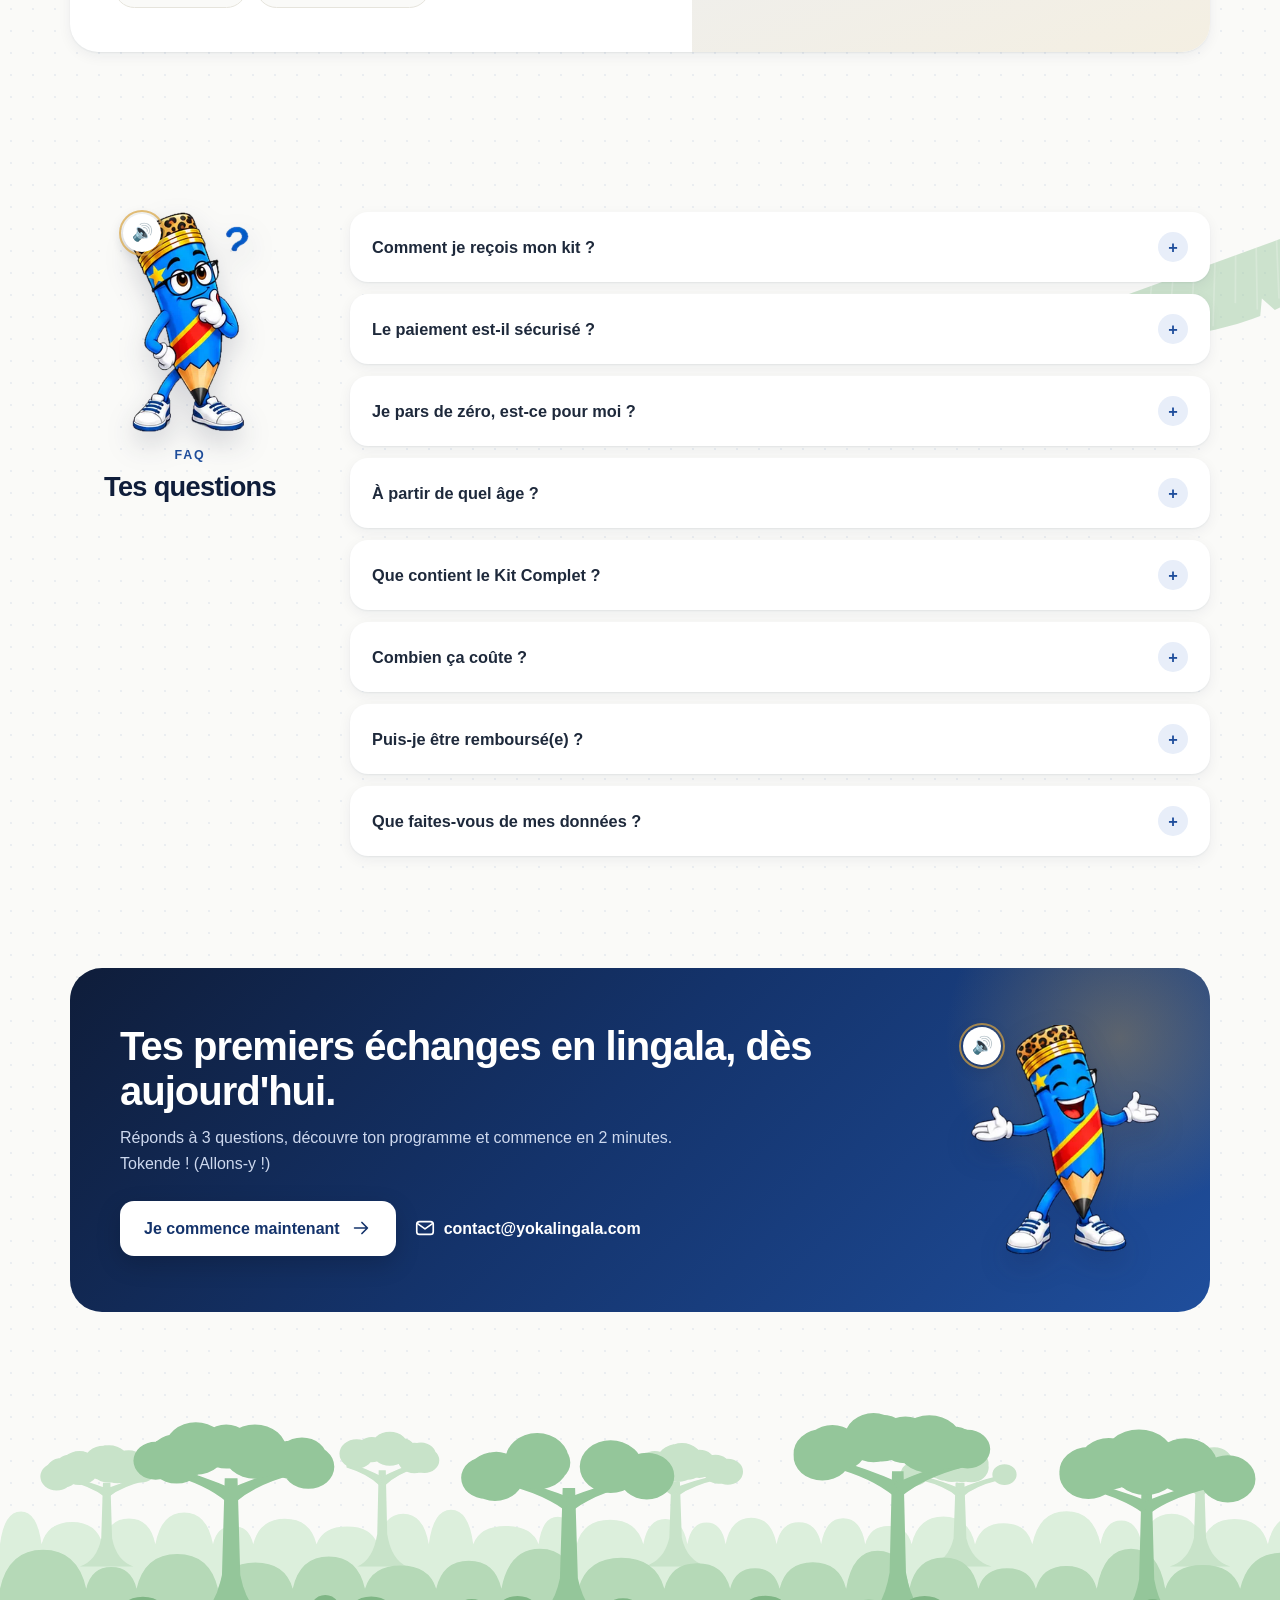
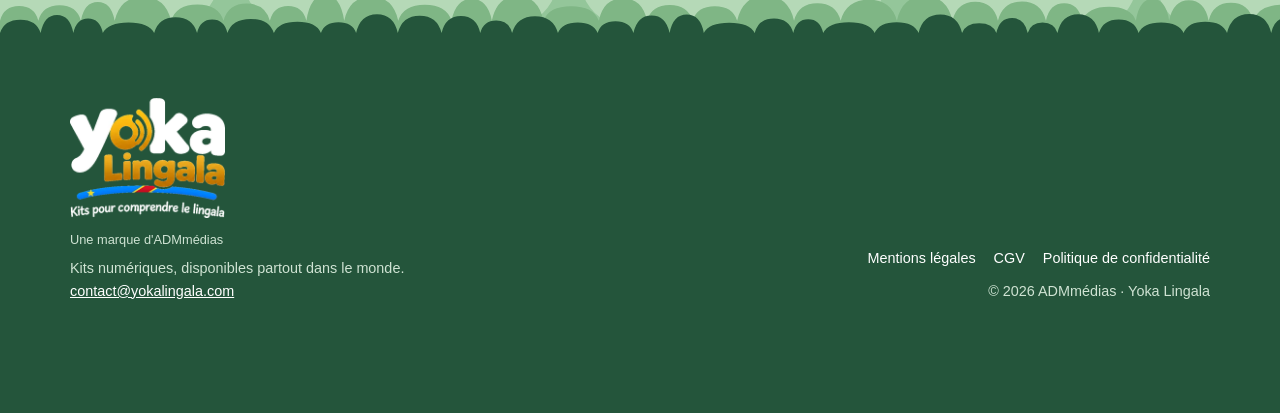
==== commit 40c221d8: "Add files via upload" ====
--- a/index.html
+++ b/index.html
@@ -321,6 +321,12 @@
 /* Fondatrice */
 .me-in{background:#fff;border-radius:28px;box-shadow:var(--sh1);display:grid;grid-template-columns:260px 1fr;gap:44px;align-items:center;padding:44px;max-width:1000px;margin:0 auto}
 .me-ph{width:260px;height:260px;border-radius:50%;object-fit:cover;border:6px solid #fff;box-shadow:0 0 0 4px var(--gold,#d9a441),var(--sh2)}
+.me-in.duo{grid-template-columns:400px 1fr;gap:40px}
+.me-duo{margin:0}
+.me-duo img{display:block;width:100%;height:auto;border-radius:22px;border:5px solid #fff;box-shadow:0 0 0 4px var(--gold,#d9a441),var(--sh2)}
+.me-duo figcaption{display:flex;margin-top:12px;font-weight:800;color:var(--p)}
+.me-duo figcaption span{flex:1;text-align:center}.me-duo figcaption small{font-weight:600;color:var(--muted)}
+@media (max-width:900px){.me-in.duo{grid-template-columns:1fr;text-align:center;padding:26px 18px;gap:20px}}
 .me-tx h2{margin:8px 0 14px}
 .me-tx p{color:var(--muted);margin-bottom:12px}
 .me-tx p b{color:var(--p)}
@@ -705,7 +711,7 @@
   <div class="wrap">
     <div class="trust-in rv-in">
       <div class="tb"><span class="ti" style="background:#fdecee;color:var(--red)"><svg class="ico"><use href="#i-play"/></svg></span><div><b>30 000 abonnés</b><small>sur notre chaîne YouTube</small></div></div>
-      <div class="tb"><span class="ti"><svg class="ico"><use href="#i-chat"/></svg></span><div><b>Lingala ⇄ français</b><small>Conçu par une lingalaphone</small></div></div>
+      <div class="tb"><span class="ti"><svg class="ico"><use href="#i-chat"/></svg></span><div><b>Lingala ⇄ français</b><small>Conçu par des lingalaphones</small></div></div>
       <div class="tb"><span class="ti" style="background:var(--gold-soft);color:#a8741a"><svg class="ico"><use href="#i-download"/></svg></span><div><b>Téléchargement immédiat</b><small>Ton kit dès le paiement validé</small></div></div>
       <div class="tb"><span class="ti" style="background:var(--leaf-soft);color:#3f8a4a"><svg class="ico"><use href="#i-lock"/></svg></span><div><b>Paiement sécurisé</b><small>Encaissé par 1TPE</small></div></div>
     </div>
@@ -834,14 +840,15 @@
 <!-- ============ QUI EST DERRIÈRE YOKA LINGALA ============ -->
 <section id="fondatrice" style="padding-top:30px">
   <div class="wrap">
-    <div class="me-in rv-in">
-      <img class="me-ph" src="[data-uri]" alt="Denise Ndungo, fondatrice de Yoka Lingala" width="420" height="420" loading="lazy">
+    <div class="me-in duo rv-in">
+      <figure class="me-duo"><img src="[data-uri]" alt="Afonso et Denise Ndungo, fondateurs de Yoka Lingala"><figcaption><span>Alpha</span><span>Dess</span></figcaption></figure>
       <div class="me-tx">
         <div class="eyebrow">Qui est derrière Yoka Lingala ?</div>
-        <h2>Mbote ! Moi c'est Denise Ndungo.</h2>
-        <p>Originaire de la RDC, le lingala est ma langue. Depuis plusieurs années, je la fais découvrir sur YouTube, où je traduis des chansons du lingala au français, ligne par ligne. Aujourd'hui, plus de 30 000 personnes me suivent.</p>
-        <p>Avec Yoka Lingala, je te transmets ma méthode : des chansons, des jeux et des outils simples, pour que toi aussi tu passes de « je ne comprends rien » à tes premières conversations. Pas à pas, jusqu'au déclic.</p>
-        <p class="me-sign">Denise, fondatrice de Yoka Lingala</p>
+        <h2>Mbote ! Nous, c'est Alpha Dess Ndungo.</h2>
+        <p><b>Alpha</b>, c'est Afonso, et <b>Dess</b>, c'est Denise. Notre nom de famille est Ndungo. Alphadess est l'un de nos noms de marque, enregistré au registre des métiers en France.</p>
+        <p>Nous sommes originaires de la RD Congo et de l’Angola, et le lingala est notre langue. Depuis plusieurs années, nous la faisons découvrir sur YouTube, où nous traduisons des chansons du lingala au français, ligne par ligne. Aujourd'hui, plus de 30 000 personnes nous suivent.</p>
+        <p>Avec Yoka Lingala, nous te transmettons notre méthode : des chansons, des jeux et des outils simples, pour que toi aussi tu passes de « je ne comprends rien » à tes premières conversations. Pas à pas, jusqu'au déclic.</p>
+        <p class="me-sign">Afonso et Denise Ndungo, fondateurs de Yoka Lingala</p>
       </div>
     </div>
   </div>
@@ -929,7 +936,7 @@
       <div class="qa"><button aria-expanded="false">Le paiement est-il sécurisé ?<span class="pm">+</span></button><div class="ans"><div><p>Oui. Le paiement ne se fait pas sur ce site : il est encaissé par 1TPE, une plateforme française spécialisée dans la vente de produits numériques. Les moyens de paiement acceptés sont affichés sur la page de paiement.</p></div></div></div>
       <div class="qa"><button aria-expanded="false">Je pars de zéro, est-ce pour moi ?<span class="pm">+</span></button><div class="ans"><div><p>Oui. Le Kit Complet commence par le niveau 1, fait pour découvrir le lingala depuis le début, avec le vocabulaire du jour, des cours et des exercices. Tu progresses ensuite avec le niveau 2.</p></div></div></div>
       <div class="qa"><button aria-expanded="false">À partir de quel âge ?<span class="pm">+</span></button><div class="ans"><div><p>Les chansons et les jeux plaisent aux enfants dès qu'ils savent suivre une activité, avec un adulte à côté pour les plus jeunes. Les kits conviennent aussi très bien aux adultes.</p></div></div></div>
-      <div class="qa"><button aria-expanded="false">Que contient le Kit Complet ?<span class="pm">+</span></button><div class="ans"><div><p>Les 5 kits Yoka Lingala réunis : le niveau 1 (débutant) et le niveau 2 (niveau supérieur), la boîte à outils (le Diko Perso et la table des verbes), 18 chansons traduites et des jeux à imprimer, avec tous les cours, fichiers et vidéos. En bonus : l'arbre généalogique interactif en lingala.</p></div></div></div>
+      <div class="qa"><button aria-expanded="false">Que contient le Kit Complet ?<span class="pm">+</span></button><div class="ans"><div><p>Les 5 kits Yoka Lingala réunis : le niveau 1 (débutant) et le niveau 2 (niveau supérieur), la boîte à outils (le Diko Perso et la table des verbes), 18 chansons traduites et des jeux à imprimer, avec tous les cours, fichiers et vidéos. En bonus : Libota, l'arbre généalogique en lingala à imprimer et en version interactive (vendu seul 7,39 €), et Les animaux en lingala, avec images, audio et quiz.</p></div></div></div>
       <div class="qa"><button aria-expanded="false">Combien ça coûte ?<span class="pm">+</span></button><div class="ans"><div><p>Le Kit Complet coûte 70,80 € TTC<span class="lance"> (prix de lancement jusqu’au 30 novembre 2026, ensuite 82,80 €)</span>. Tu peux payer en une fois, ou en 3 fois sans frais (3 × 23,60 €). Il n'y a pas d'abonnement : le kit reste à toi.</p></div></div></div>
       <div class="qa"><button aria-expanded="false">Puis-je être remboursé(e) ?<span class="pm">+</span></button><div class="ans"><div><p>Comme le kit est téléchargé tout de suite, la loi prévoit que tu renonces au droit de rétractation de 14 jours au moment de l'achat, avec ton accord. En cas de souci technique (fichier illisible, téléchargement impossible), écris-nous et on trouve une solution.</p></div></div></div>
       <div class="qa"><button aria-expanded="false">Que faites-vous de mes données ?<span class="pm">+</span></button><div class="ans"><div><p>Tes réponses servent uniquement à préparer ton programme et à te répondre. Elles ne sont ni vendues ni cédées. Tu peux demander leur suppression à tout moment à contact@yokalingala.com.</p></div></div></div>
@@ -1146,7 +1153,7 @@
     '<ul><li>Comprendre et utiliser des mots et expressions du quotidien.</li><li>Construire des phrases simples pour parler de toi, de tes envies et de tes activités.</li><li>Reconnaître des verbes courants et apprendre à les employer.</li><li>Mieux comprendre certaines paroles de chansons en lingala.</li><li>Oser tes premières conversations avec davantage de confiance.</li></ul>'+
     '<p class="full-h">Tout pour progresser dans un seul pack :</p>'+
     '<ul><li>Les Kits Niveau 1 et Niveau 2</li><li>La boîte à outils du lingala : le Diko Perso, un dictionnaire personnalisable que tu complètes en ajoutant de nouveaux mots chaque jour, et la table des verbes</li><li>18 chansons traduites du lingala au français</li><li>Des jeux à imprimer pour réviser en s’amusant</li><li>Les cours, fichiers et vidéos inclus dans l’offre</li><li>L’accès à nos 2 chaînes YouTube d’apprentissage, dont ta chaîne privée : chansons traduites, cours et vidéos pour progresser chaque jour</li></ul>'+
-    '<div class="bonus"><span class="bonus-ic" aria-hidden="true">🎁</span><div><b>Bonus : ton arbre généalogique interactif en lingala</b><small>Ajoute les photos de ta famille, découvre comment on appelle chacun en lingala, puis joue à retrouver les mots. À imprimer en A3.</small></div></div>'+
+    '<div class="bonus"><span class="bonus-ic" aria-hidden="true">🎁</span><div><b>2 bonus offerts</b><small><strong style="display:inline;color:#fff">Libota</strong>, l’arbre généalogique en lingala à imprimer (A4 et A3) et sa version interactive, vendu seul 7,39 €.<br><strong style="display:inline;color:#fff">Les animaux en lingala</strong> : 68 mots illustrés, avec leur prononciation audio et un quiz.</small></div></div>'+
     '<div class="lance lance-box"><b>Prix de lancement</b> jusqu’au 30 novembre 2026, ensuite 82,80 €</div>'+
     '<div class="kit-price"><b>'+eur(COMPLET.p)+' €</b><em class="x3">ou 3 × '+eur(COMPLET.p/3)+' € sans frais</em></div>'+
     (HAS_C
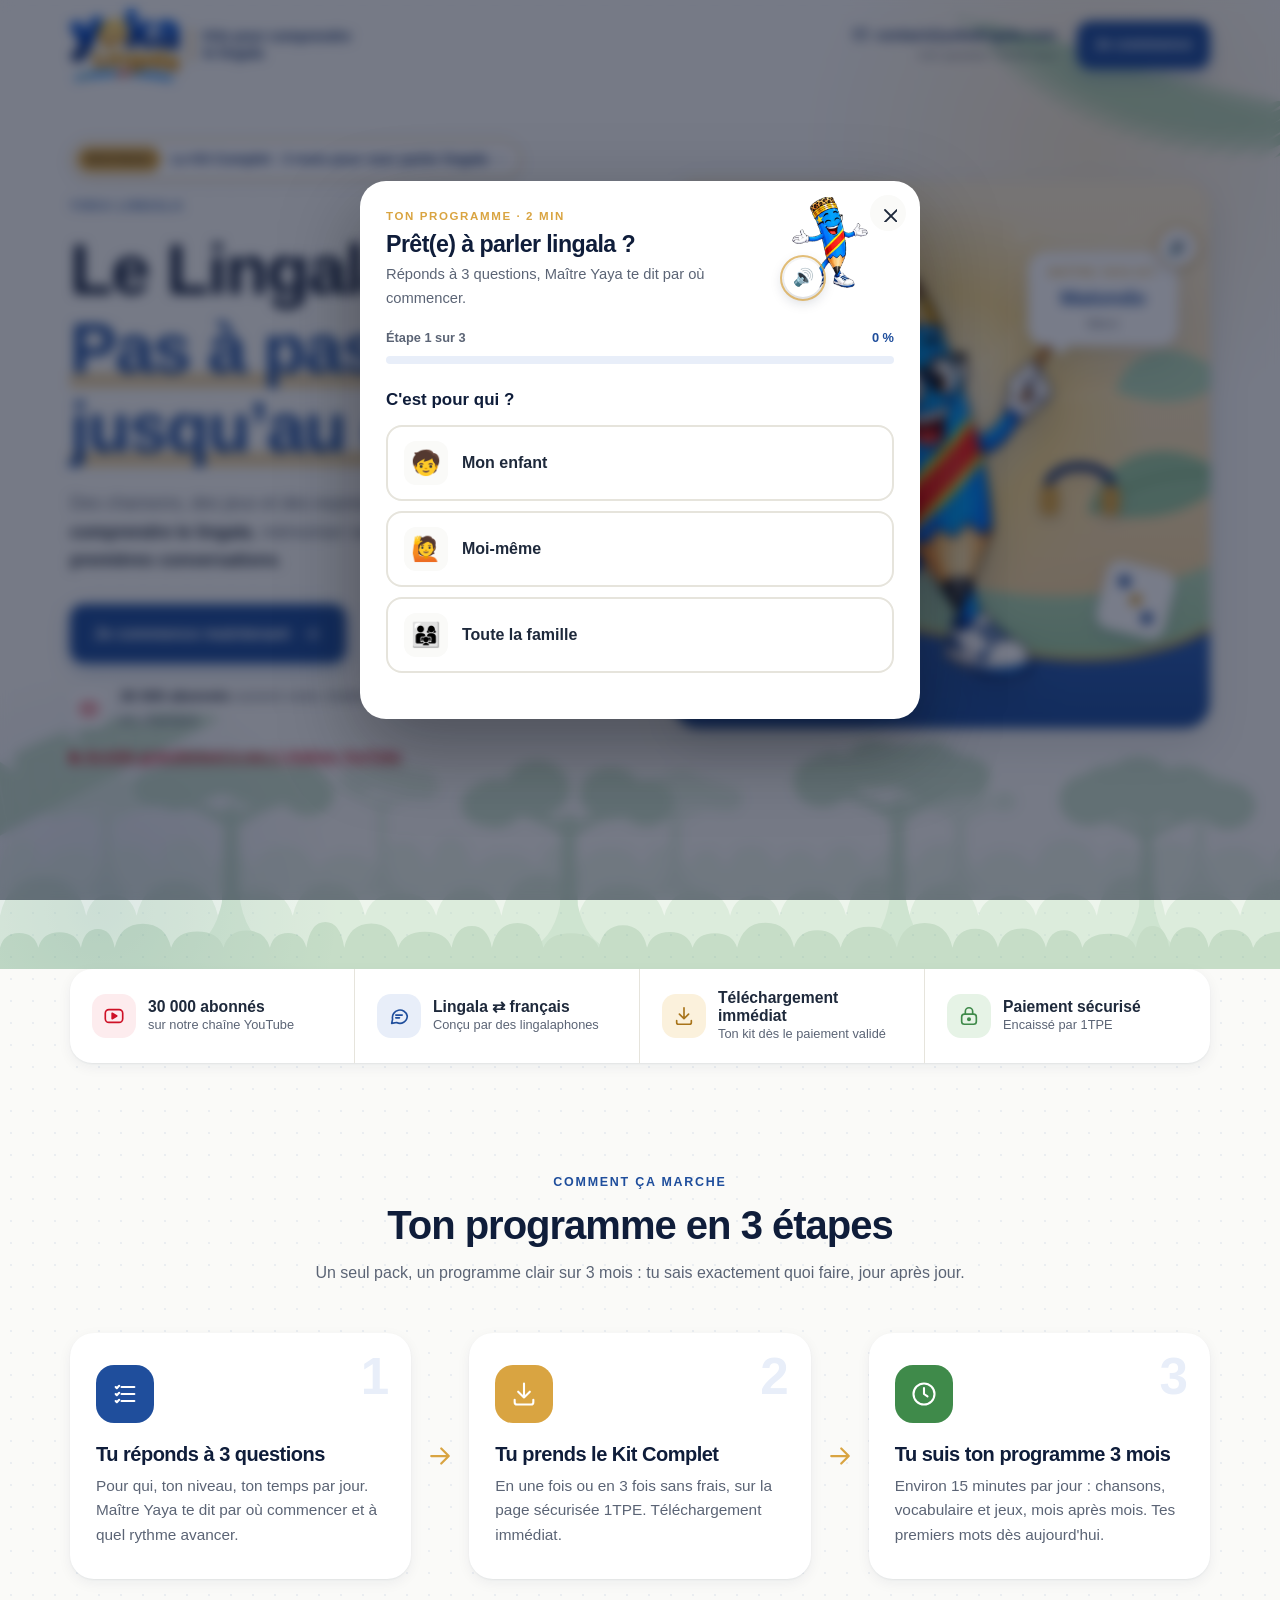
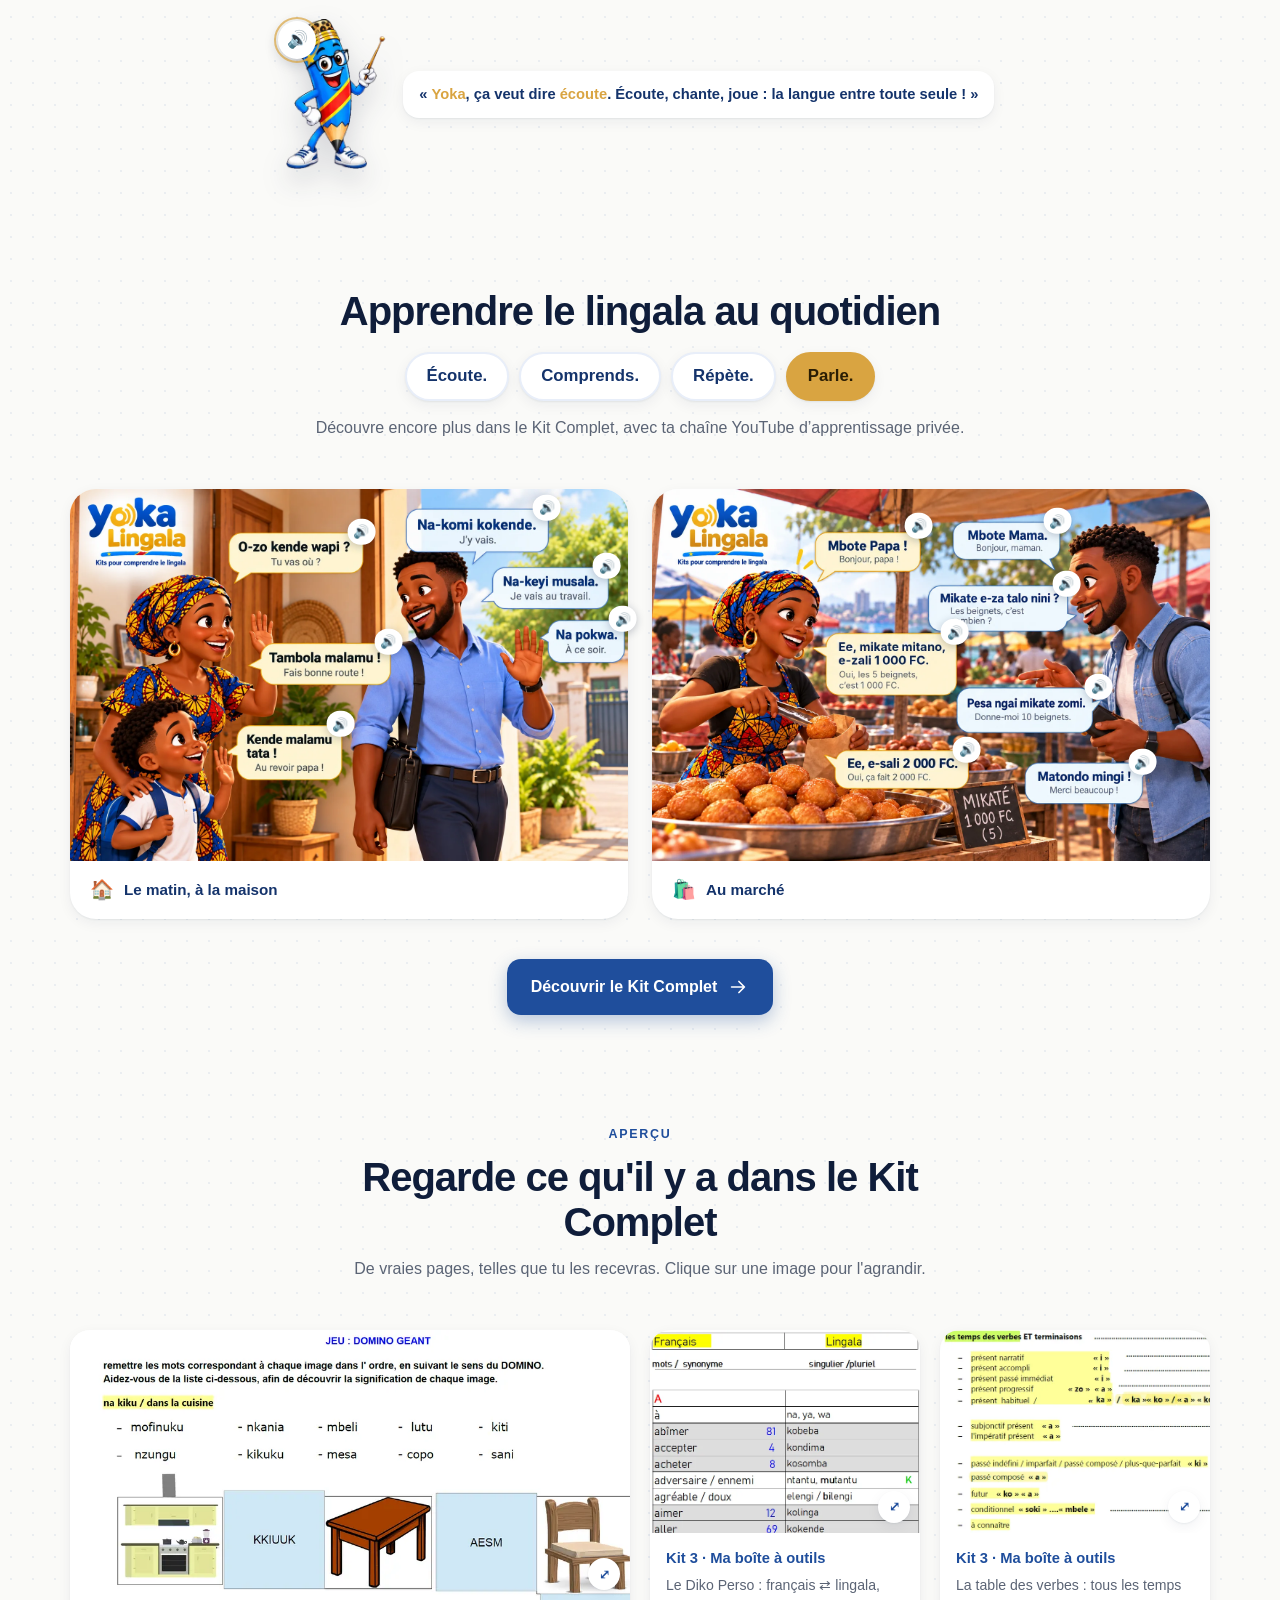
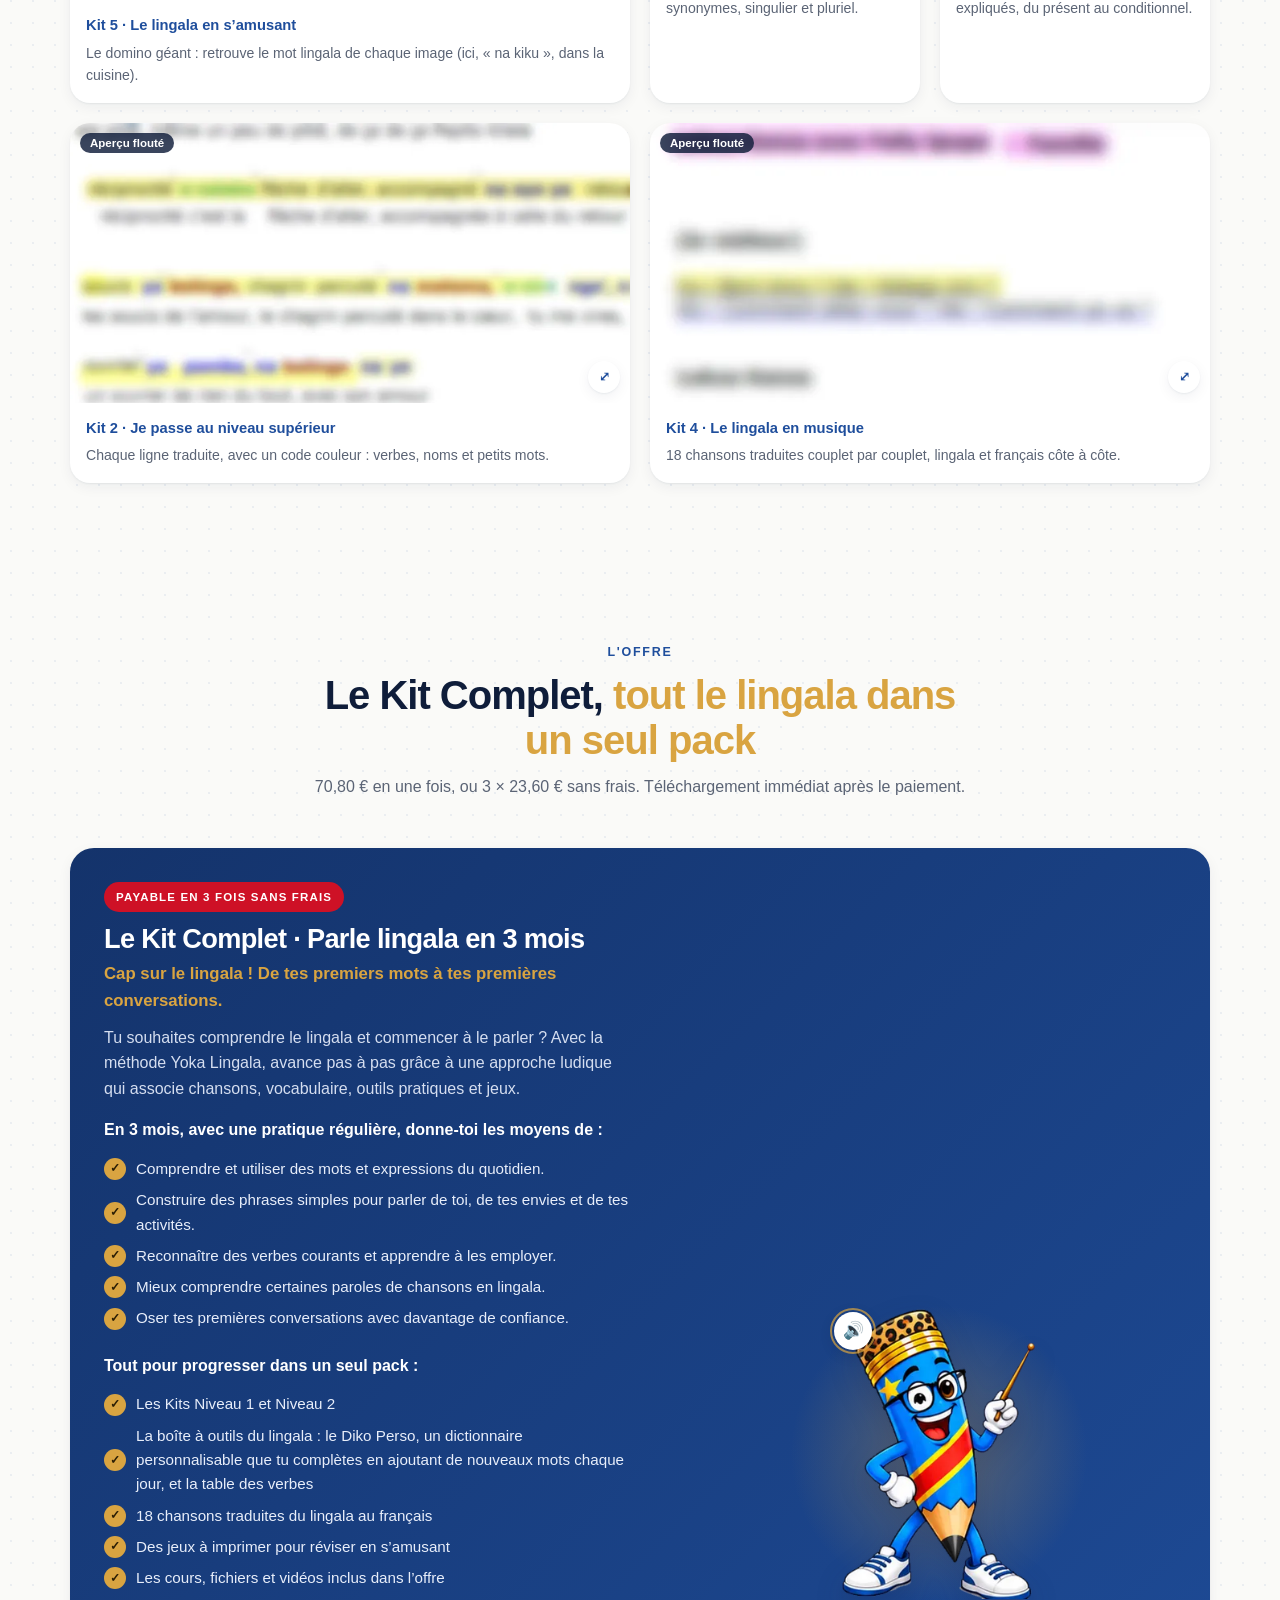
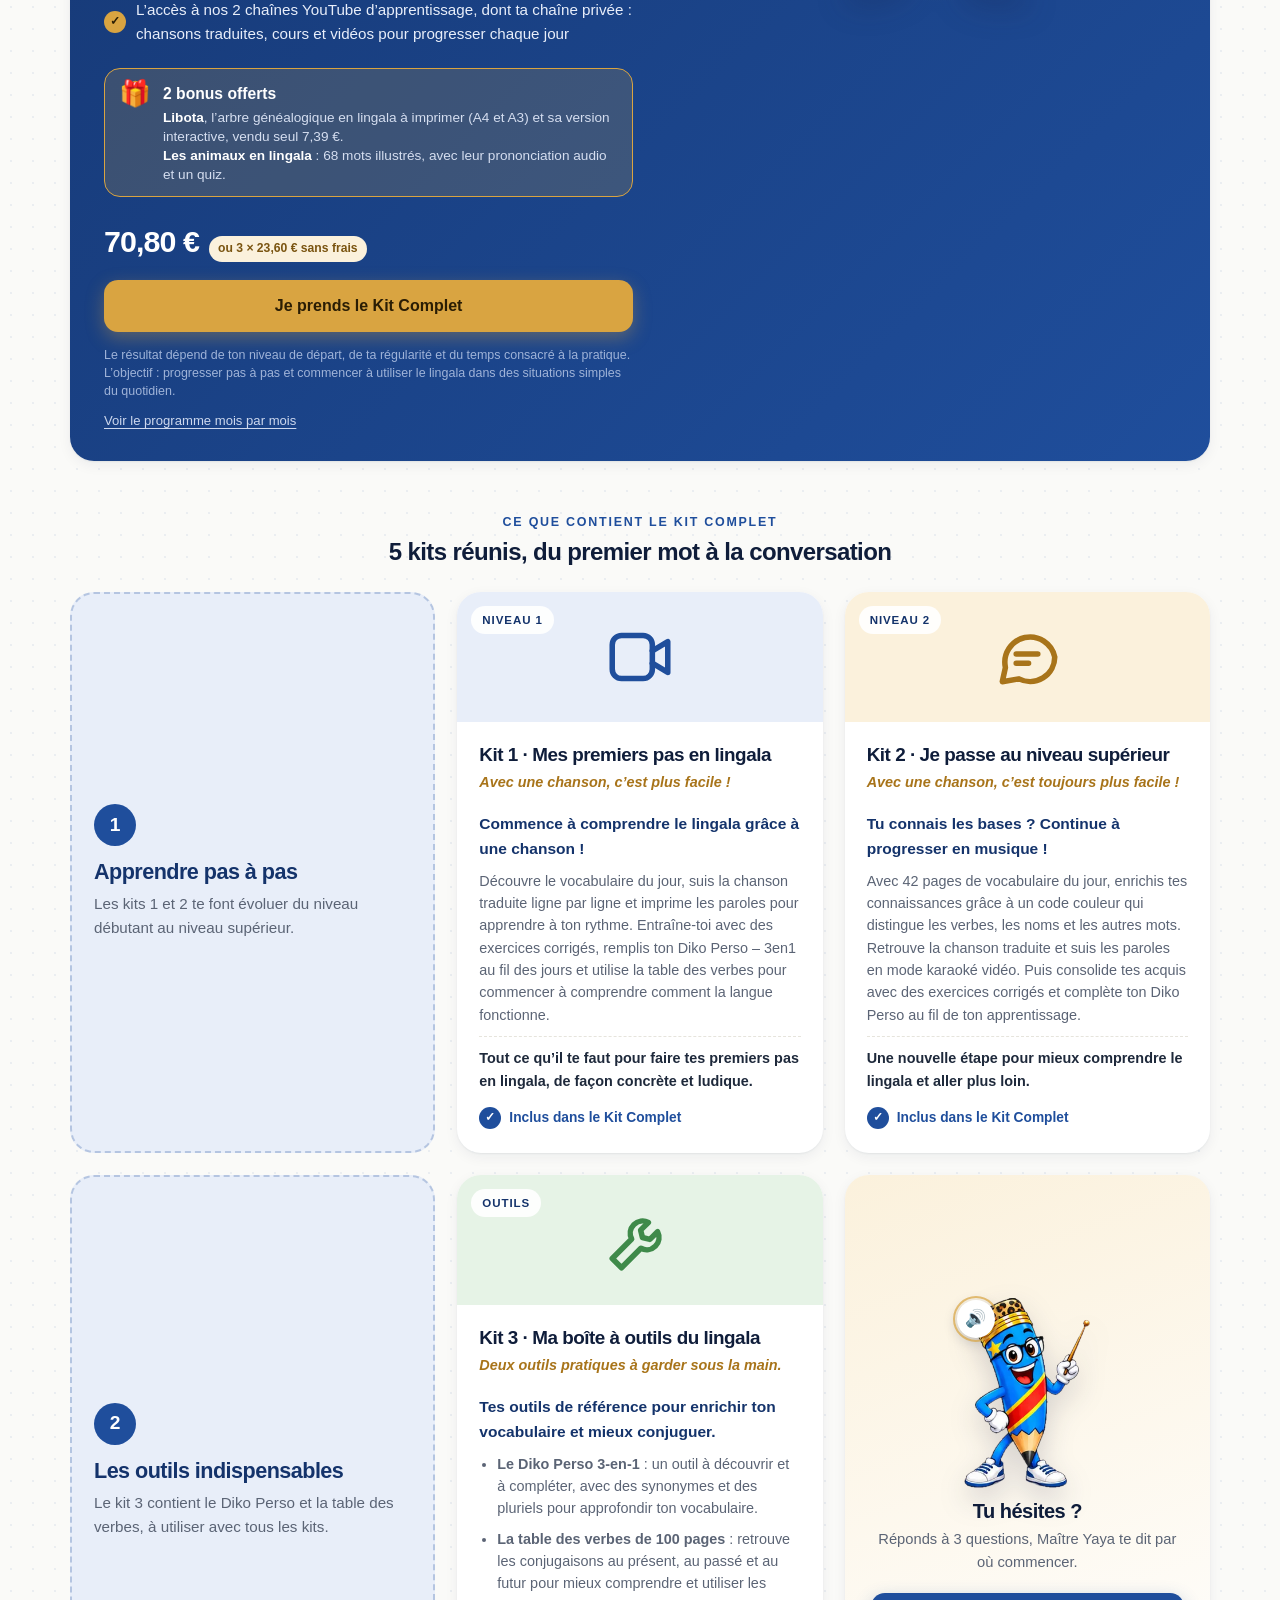
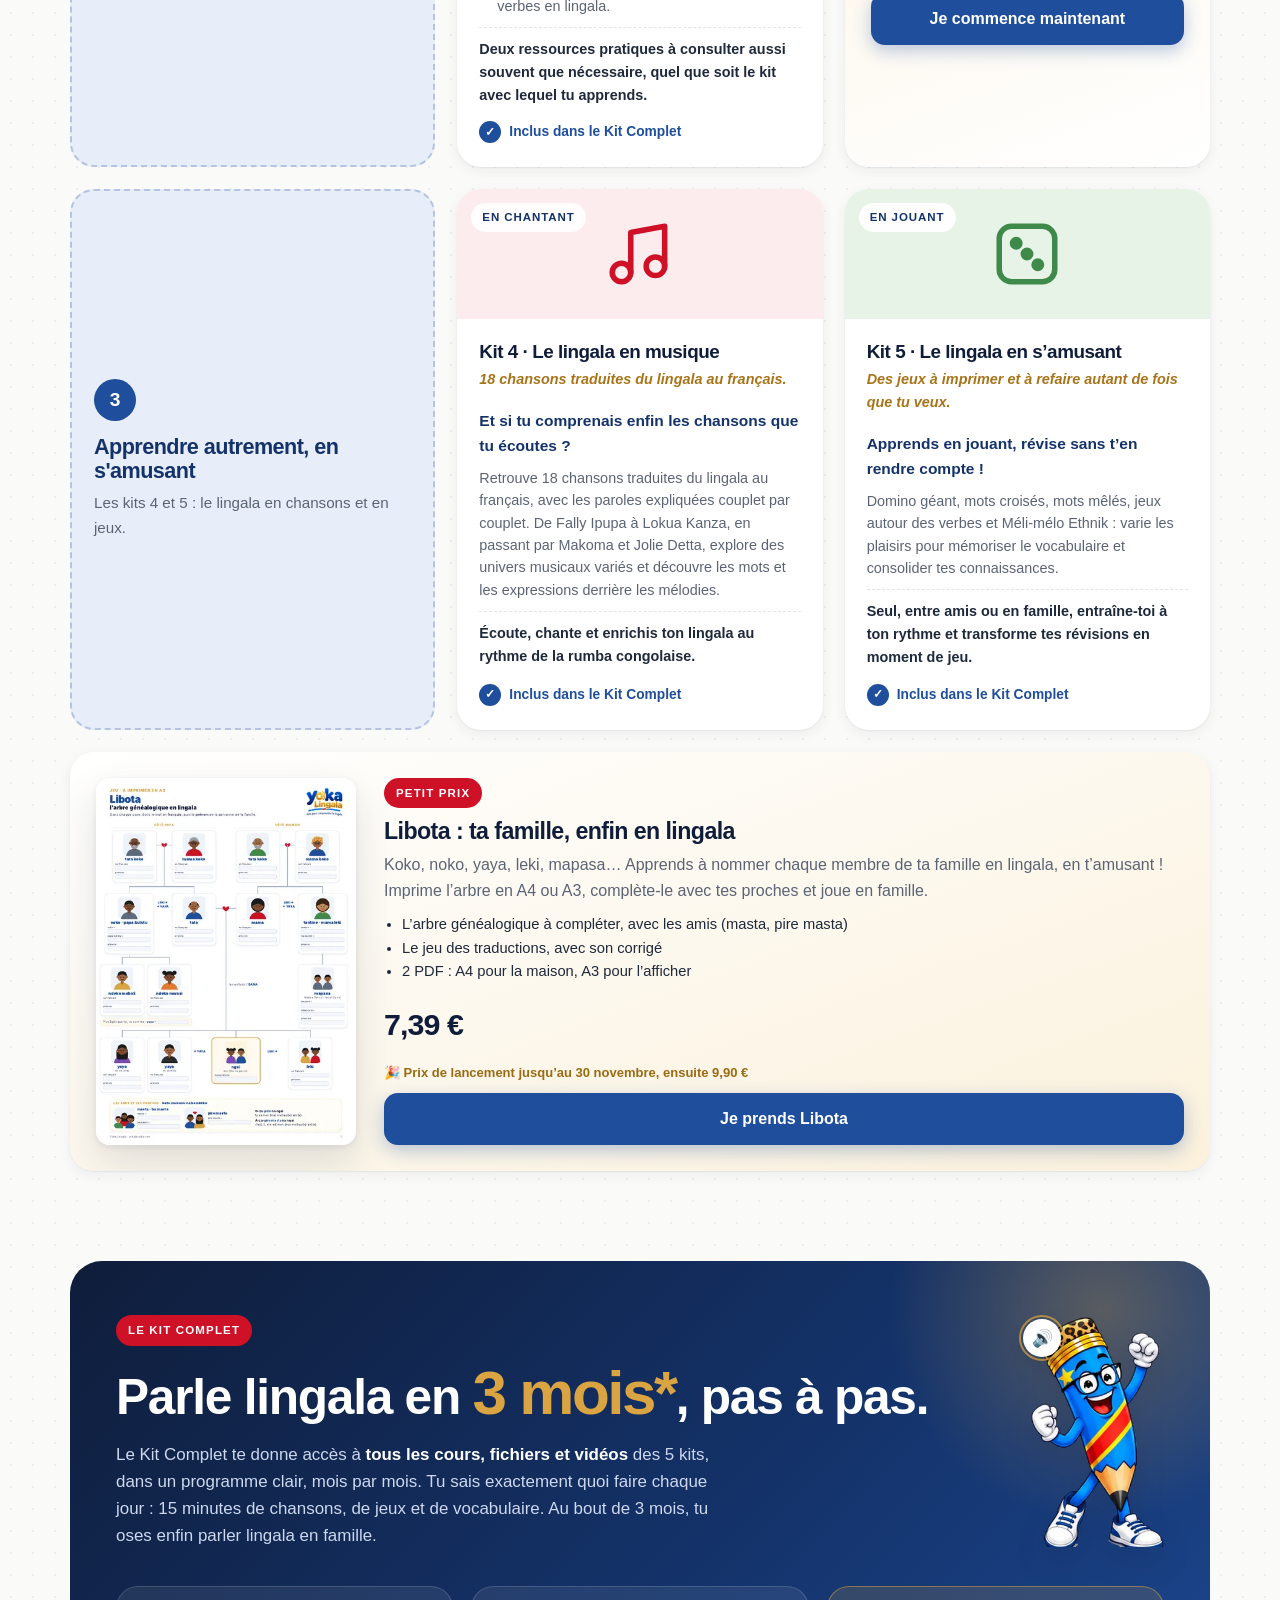
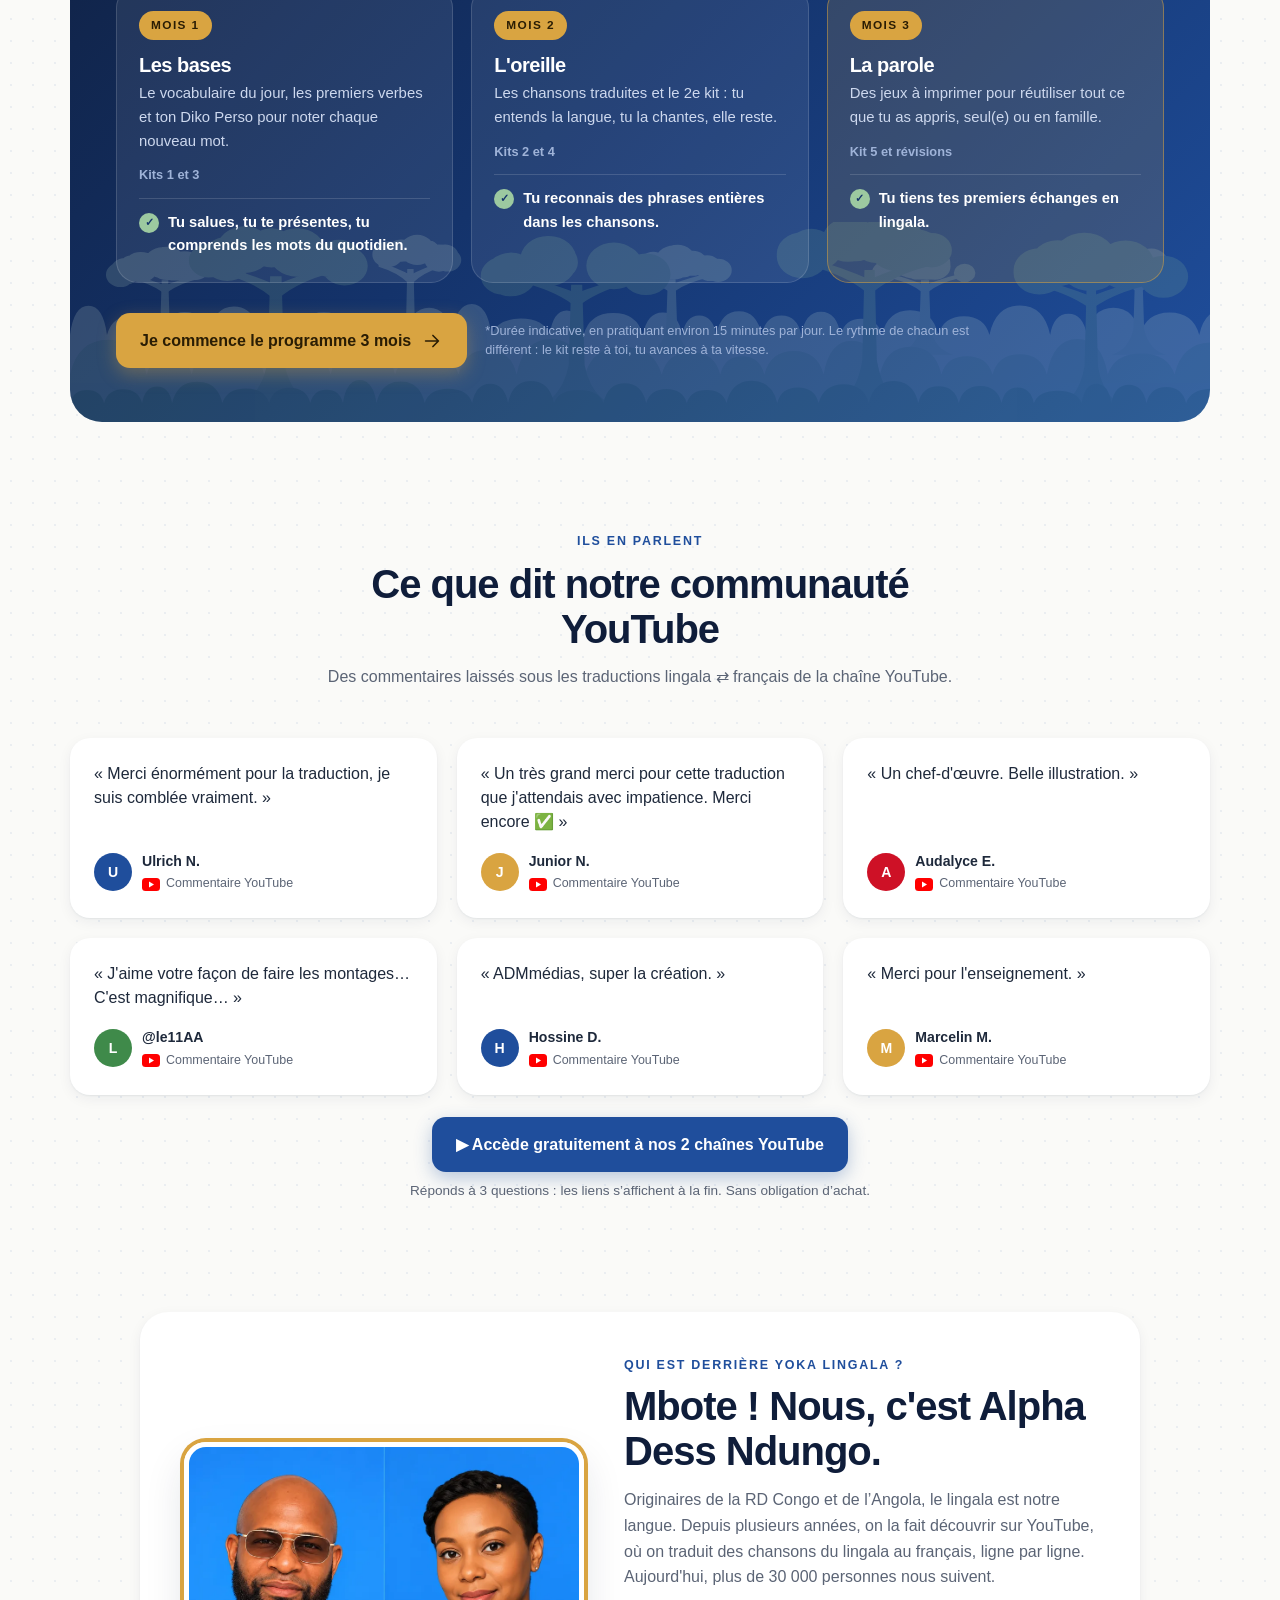
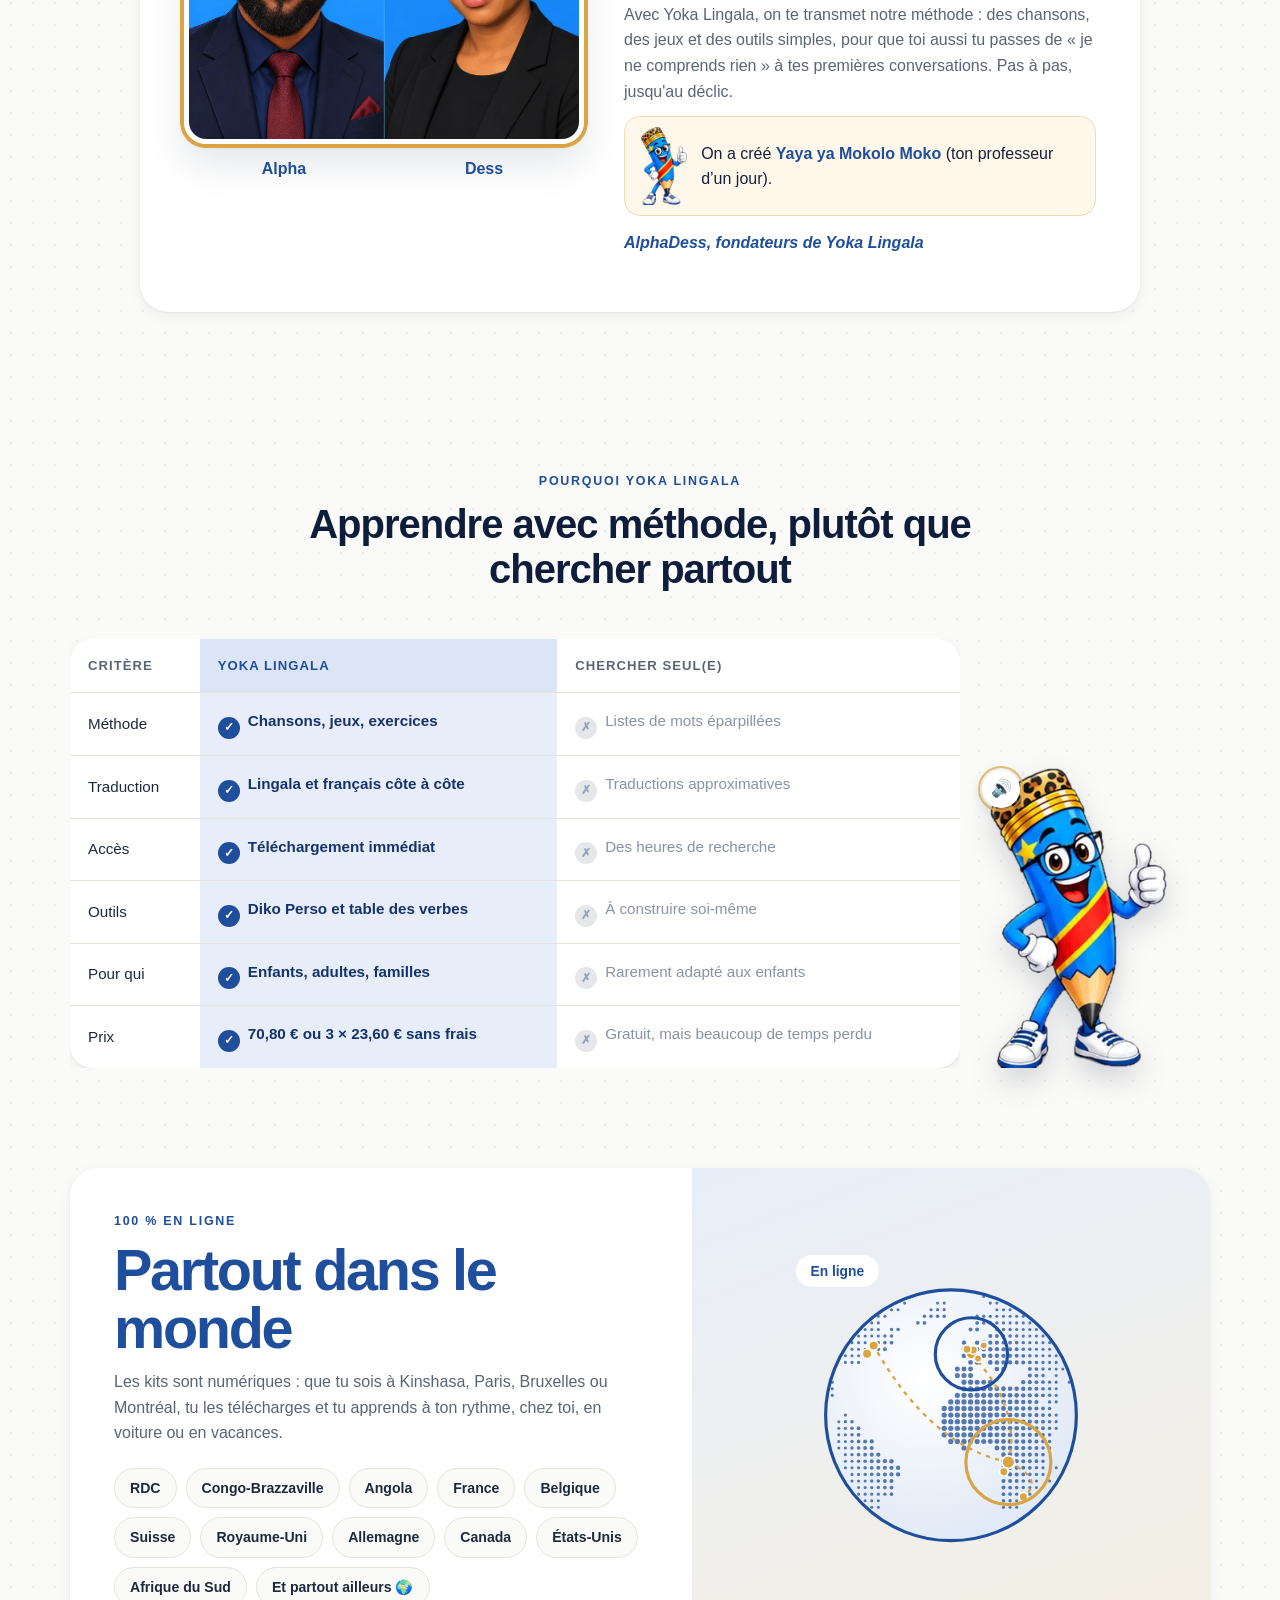
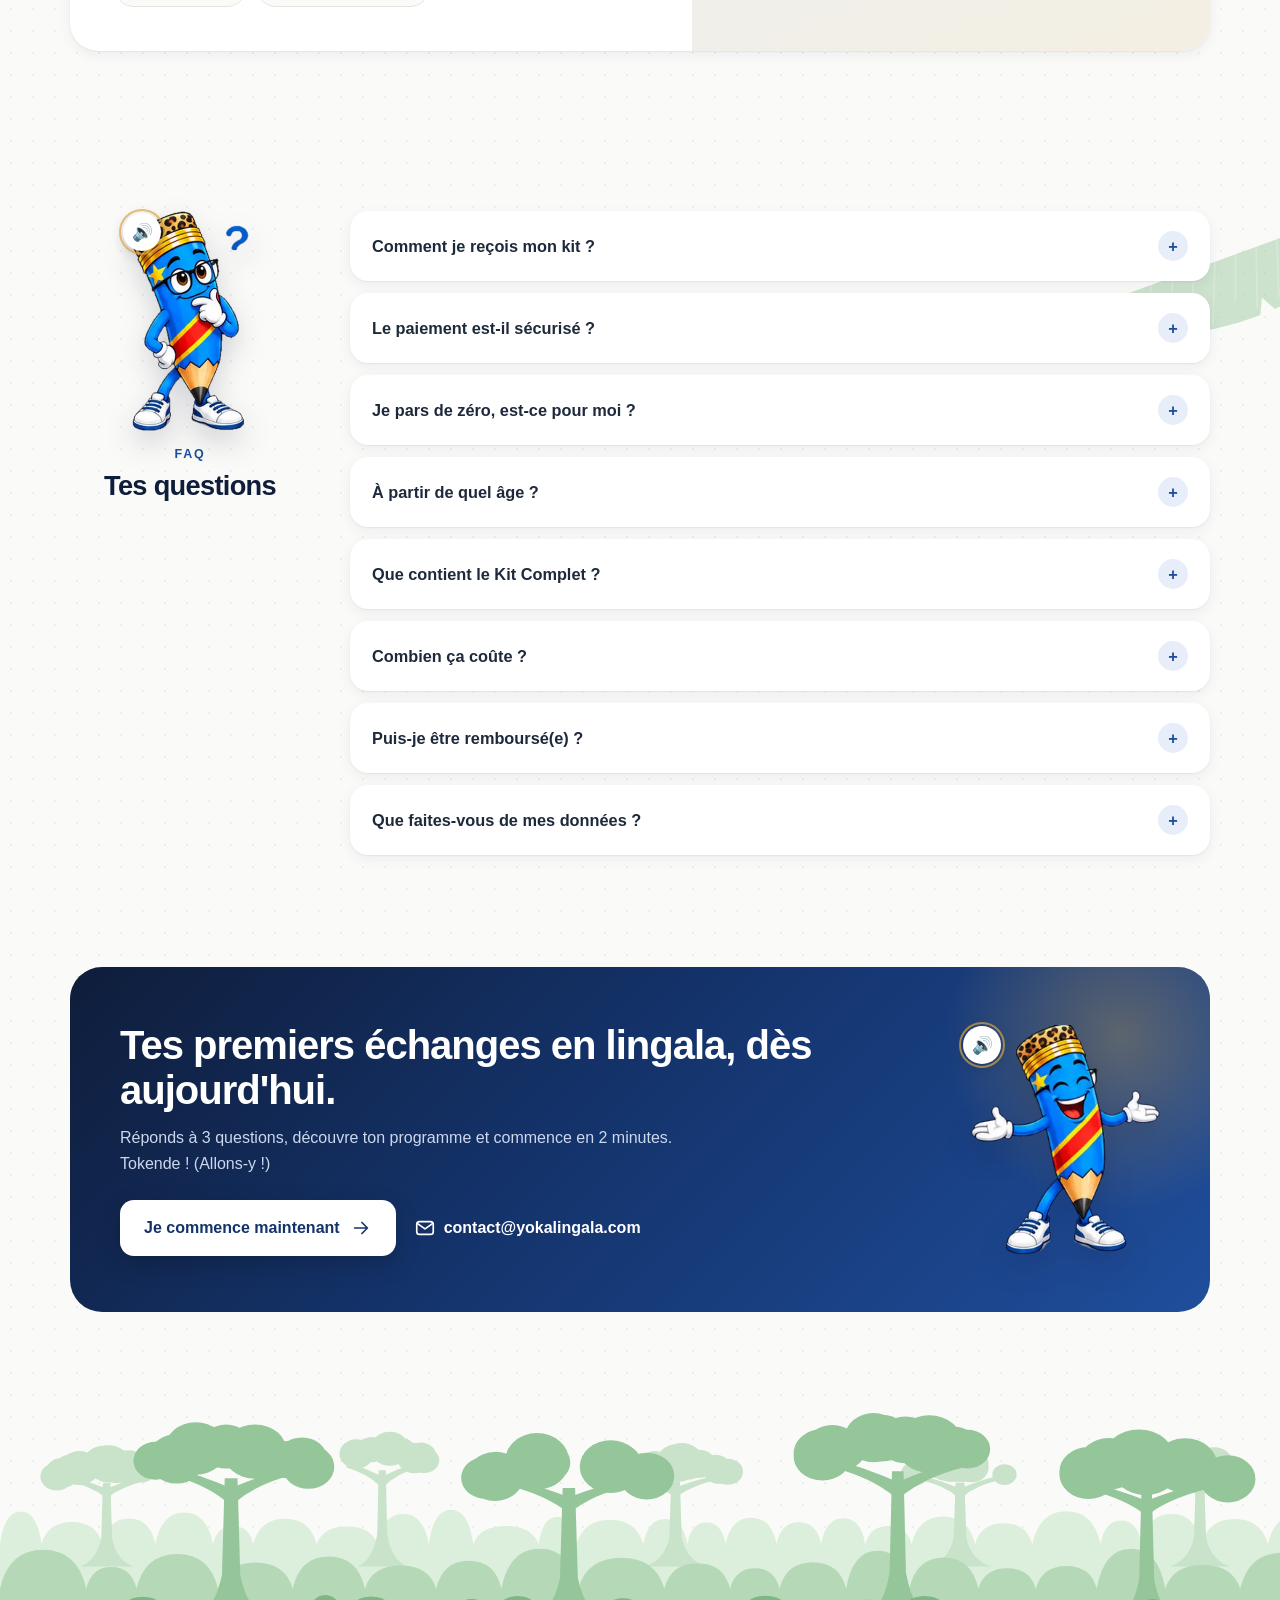
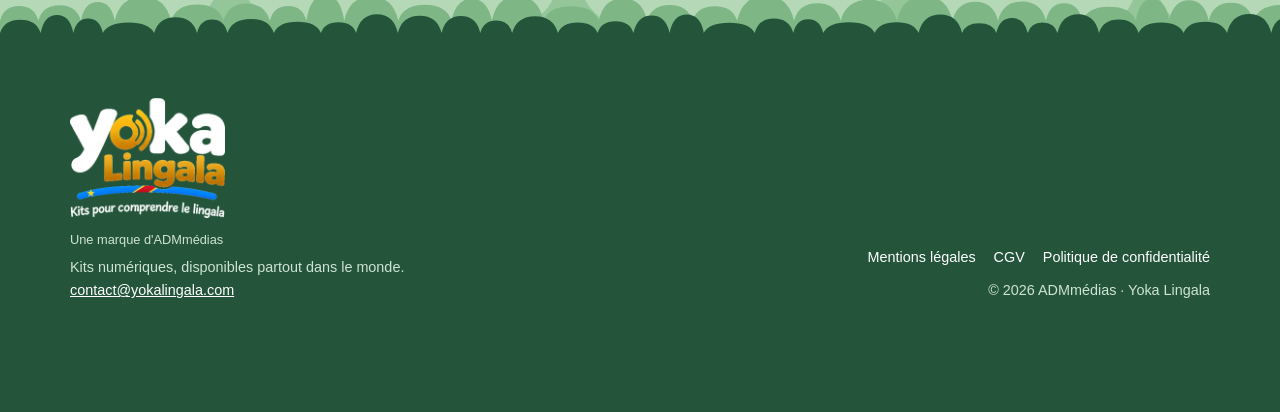
==== commit a5d563ab: "Add files via upload" ====
--- a/index.html
+++ b/index.html
@@ -327,6 +327,7 @@
 .me-duo figcaption{display:flex;margin-top:12px;font-weight:800;color:var(--p)}
 .me-duo figcaption span{flex:1;text-align:center}.me-duo figcaption small{font-weight:600;color:var(--muted)}
 @media (max-width:900px){.me-in.duo{grid-template-columns:1fr;text-align:center;padding:26px 18px;gap:20px}}
+.me-yaya{display:flex;align-items:center;gap:14px;background:#fff8ea;border:1px solid #f0dcae;border-radius:16px;padding:10px 16px;margin:4px 0 14px}.me-yaya img{height:78px;width:auto;flex:none}.me-yaya p{margin:0!important;color:var(--ink,#15213b)!important;text-align:left}
 .me-tx h2{margin:8px 0 14px}
 .me-tx p{color:var(--muted);margin-bottom:12px}
 .me-tx p b{color:var(--p)}
@@ -841,14 +842,14 @@
 <section id="fondatrice" style="padding-top:30px">
   <div class="wrap">
     <div class="me-in duo rv-in">
-      <figure class="me-duo"><img src="[data-uri]" alt="Afonso et Denise Ndungo, fondateurs de Yoka Lingala"><figcaption><span>Alpha</span><span>Dess</span></figcaption></figure>
+      <figure class="me-duo"><img src="[data-uri]" alt="Alpha et Dess, fondateurs de Yoka Lingala"><figcaption><span>Alpha</span><span>Dess</span></figcaption></figure>
       <div class="me-tx">
         <div class="eyebrow">Qui est derrière Yoka Lingala ?</div>
         <h2>Mbote ! Nous, c'est Alpha Dess Ndungo.</h2>
-        <p><b>Alpha</b>, c'est Afonso, et <b>Dess</b>, c'est Denise. Notre nom de famille est Ndungo. Alphadess est l'un de nos noms de marque, enregistré au registre des métiers en France.</p>
-        <p>Nous sommes originaires de la RD Congo et de l’Angola, et le lingala est notre langue. Depuis plusieurs années, nous la faisons découvrir sur YouTube, où nous traduisons des chansons du lingala au français, ligne par ligne. Aujourd'hui, plus de 30 000 personnes nous suivent.</p>
-        <p>Avec Yoka Lingala, nous te transmettons notre méthode : des chansons, des jeux et des outils simples, pour que toi aussi tu passes de « je ne comprends rien » à tes premières conversations. Pas à pas, jusqu'au déclic.</p>
-        <p class="me-sign">Afonso et Denise Ndungo, fondateurs de Yoka Lingala</p>
+        <p>Originaires de la RD Congo et de l’Angola, le lingala est notre langue. Depuis plusieurs années, on la fait découvrir sur YouTube, où on traduit des chansons du lingala au français, ligne par ligne. Aujourd'hui, plus de 30 000 personnes nous suivent.</p>
+        <p>Avec Yoka Lingala, on te transmet notre méthode : des chansons, des jeux et des outils simples, pour que toi aussi tu passes de « je ne comprends rien » à tes premières conversations. Pas à pas, jusqu'au déclic.</p>
+        <div class="me-yaya"><img src="[data-uri]" alt="Yaya ya Mokolo Moko, la mascotte de Yoka Lingala"><p>On a créé <b>Yaya ya Mokolo Moko</b> (ton professeur d’un jour).</p></div>
+        <p class="me-sign">AlphaDess, fondateurs de Yoka Lingala</p>
       </div>
     </div>
   </div>
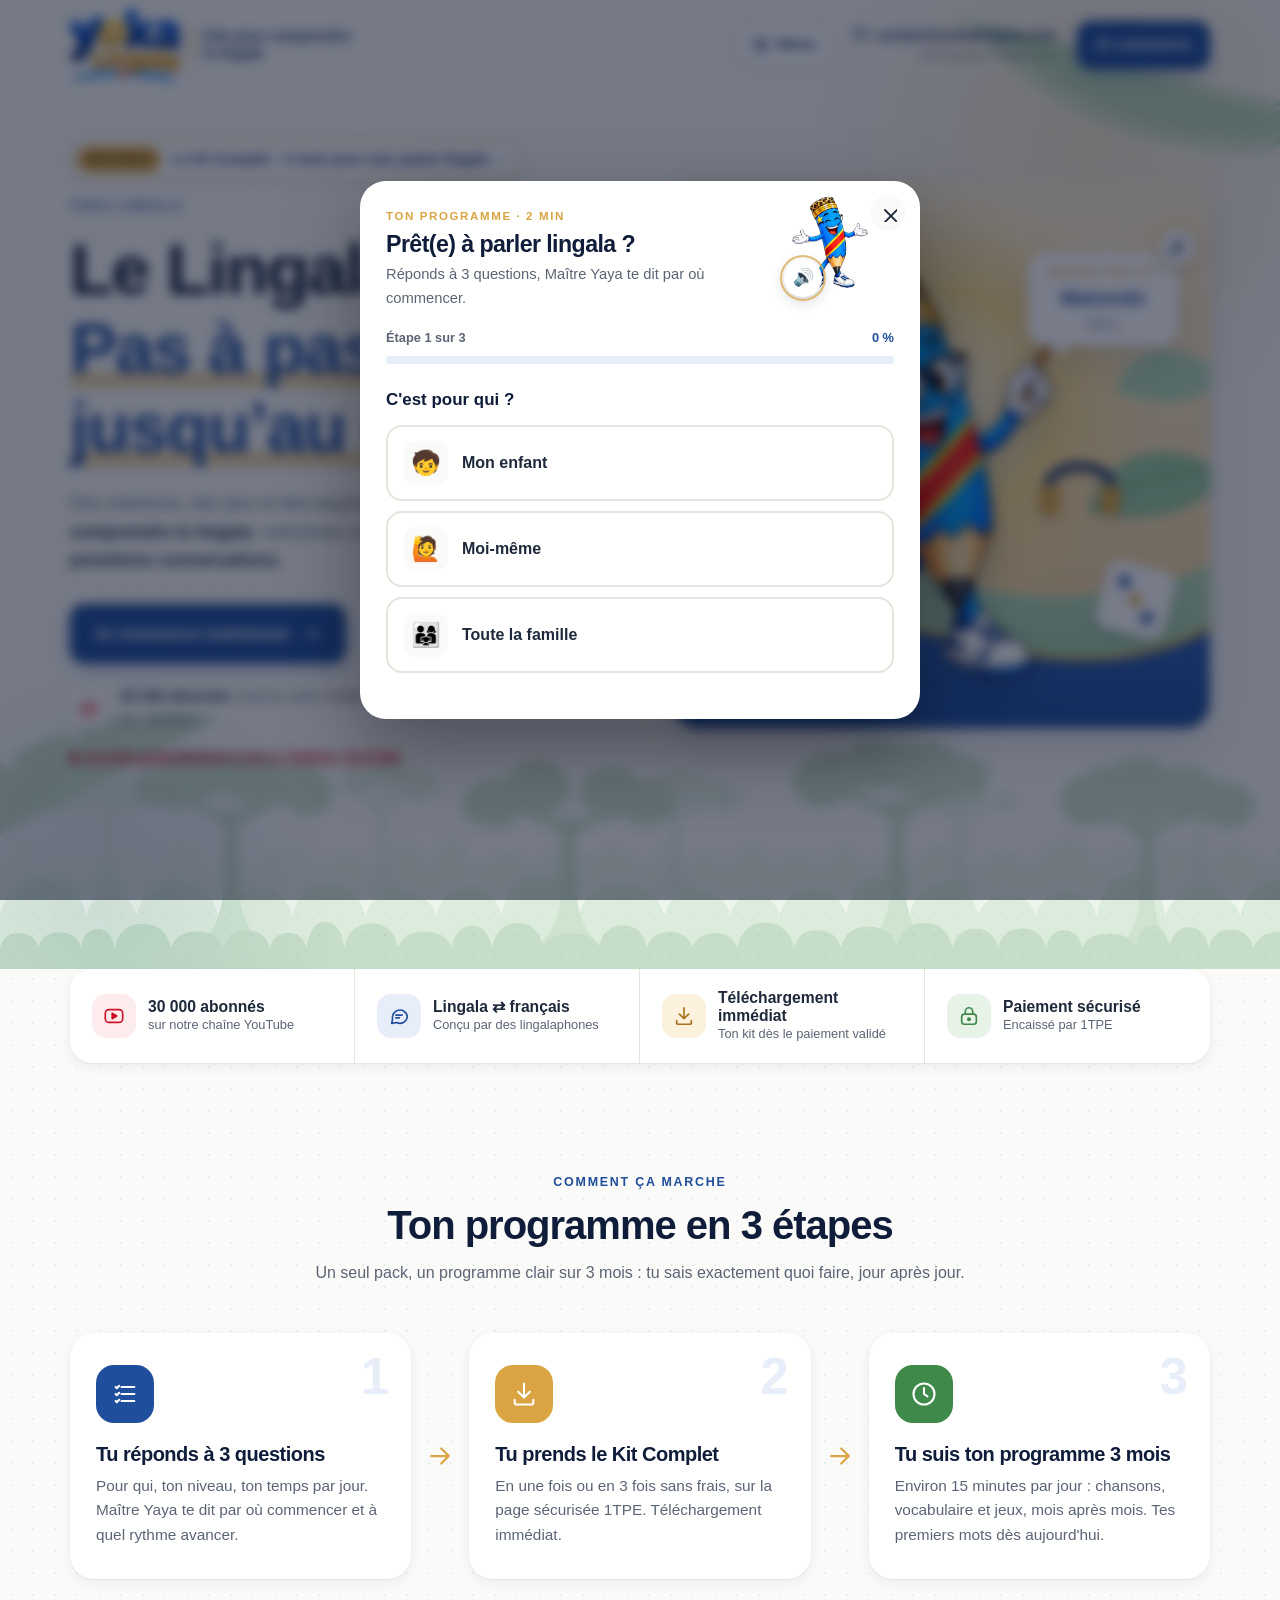
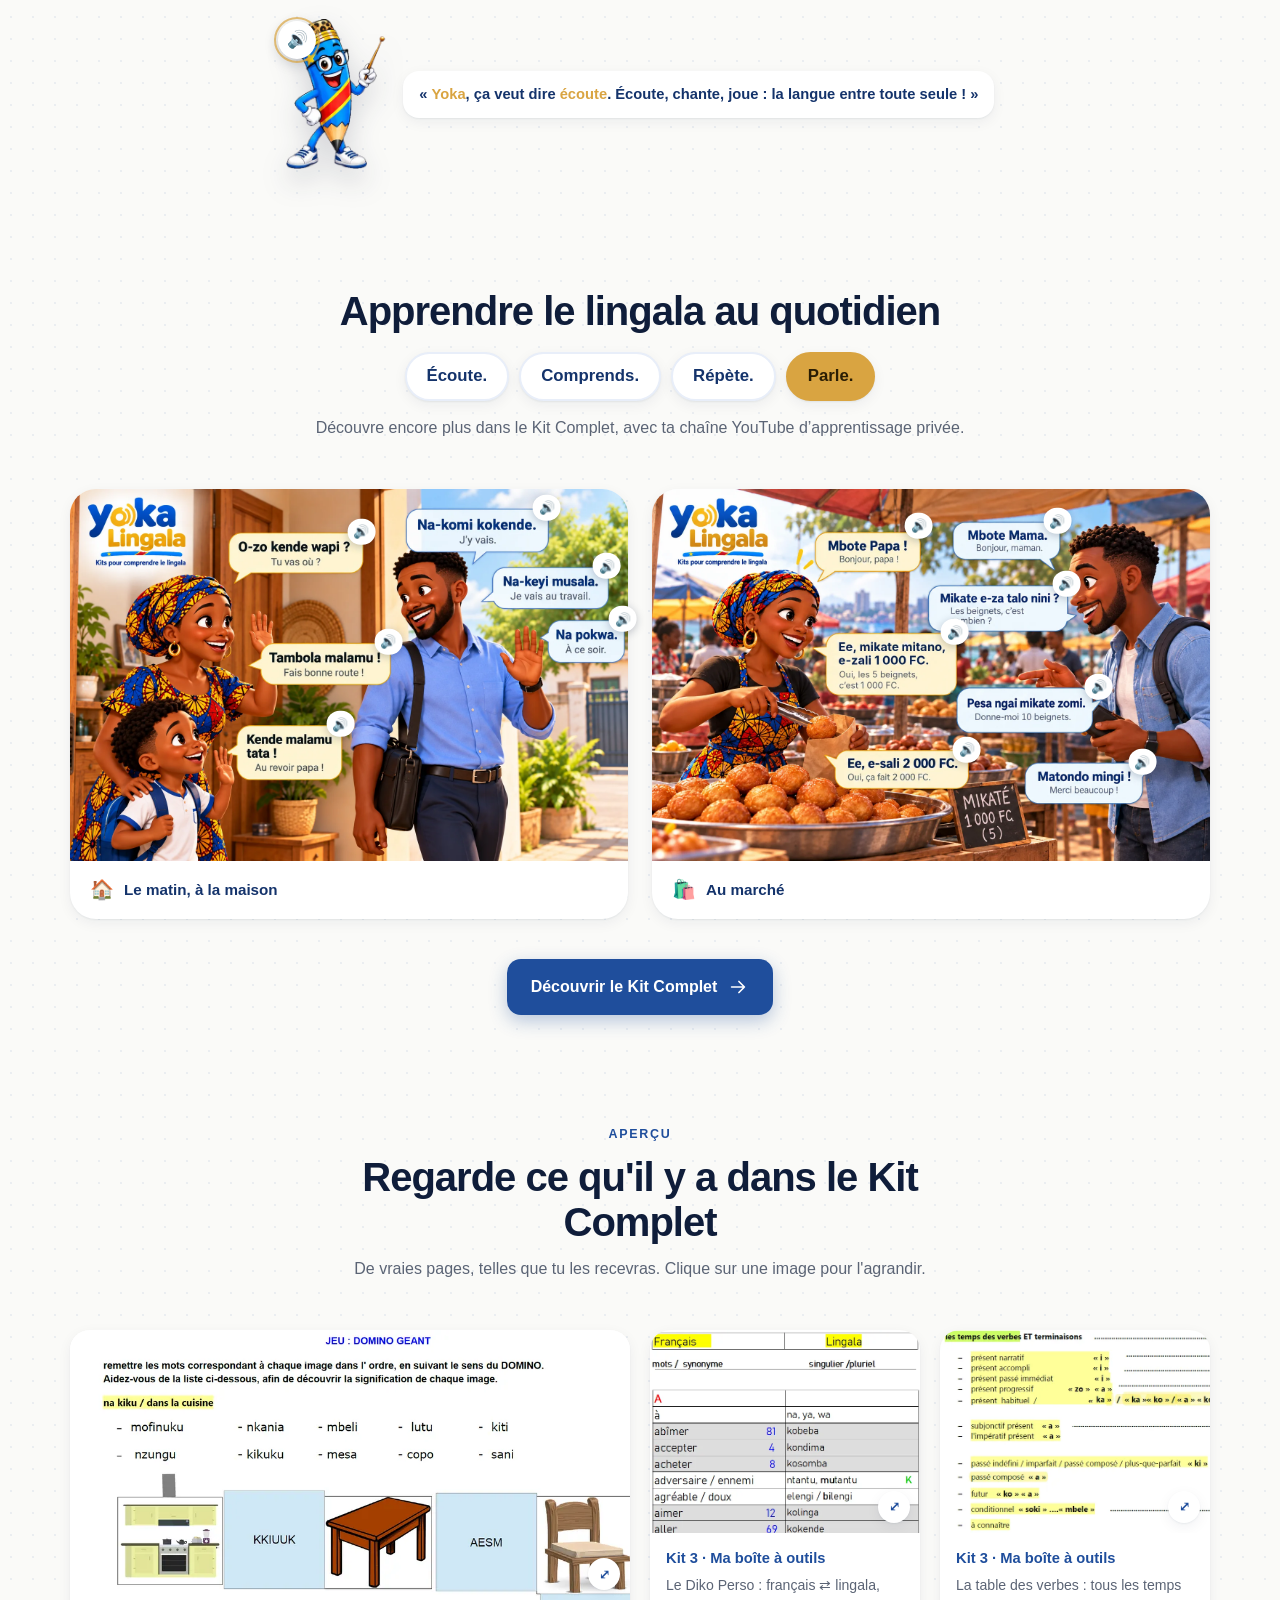
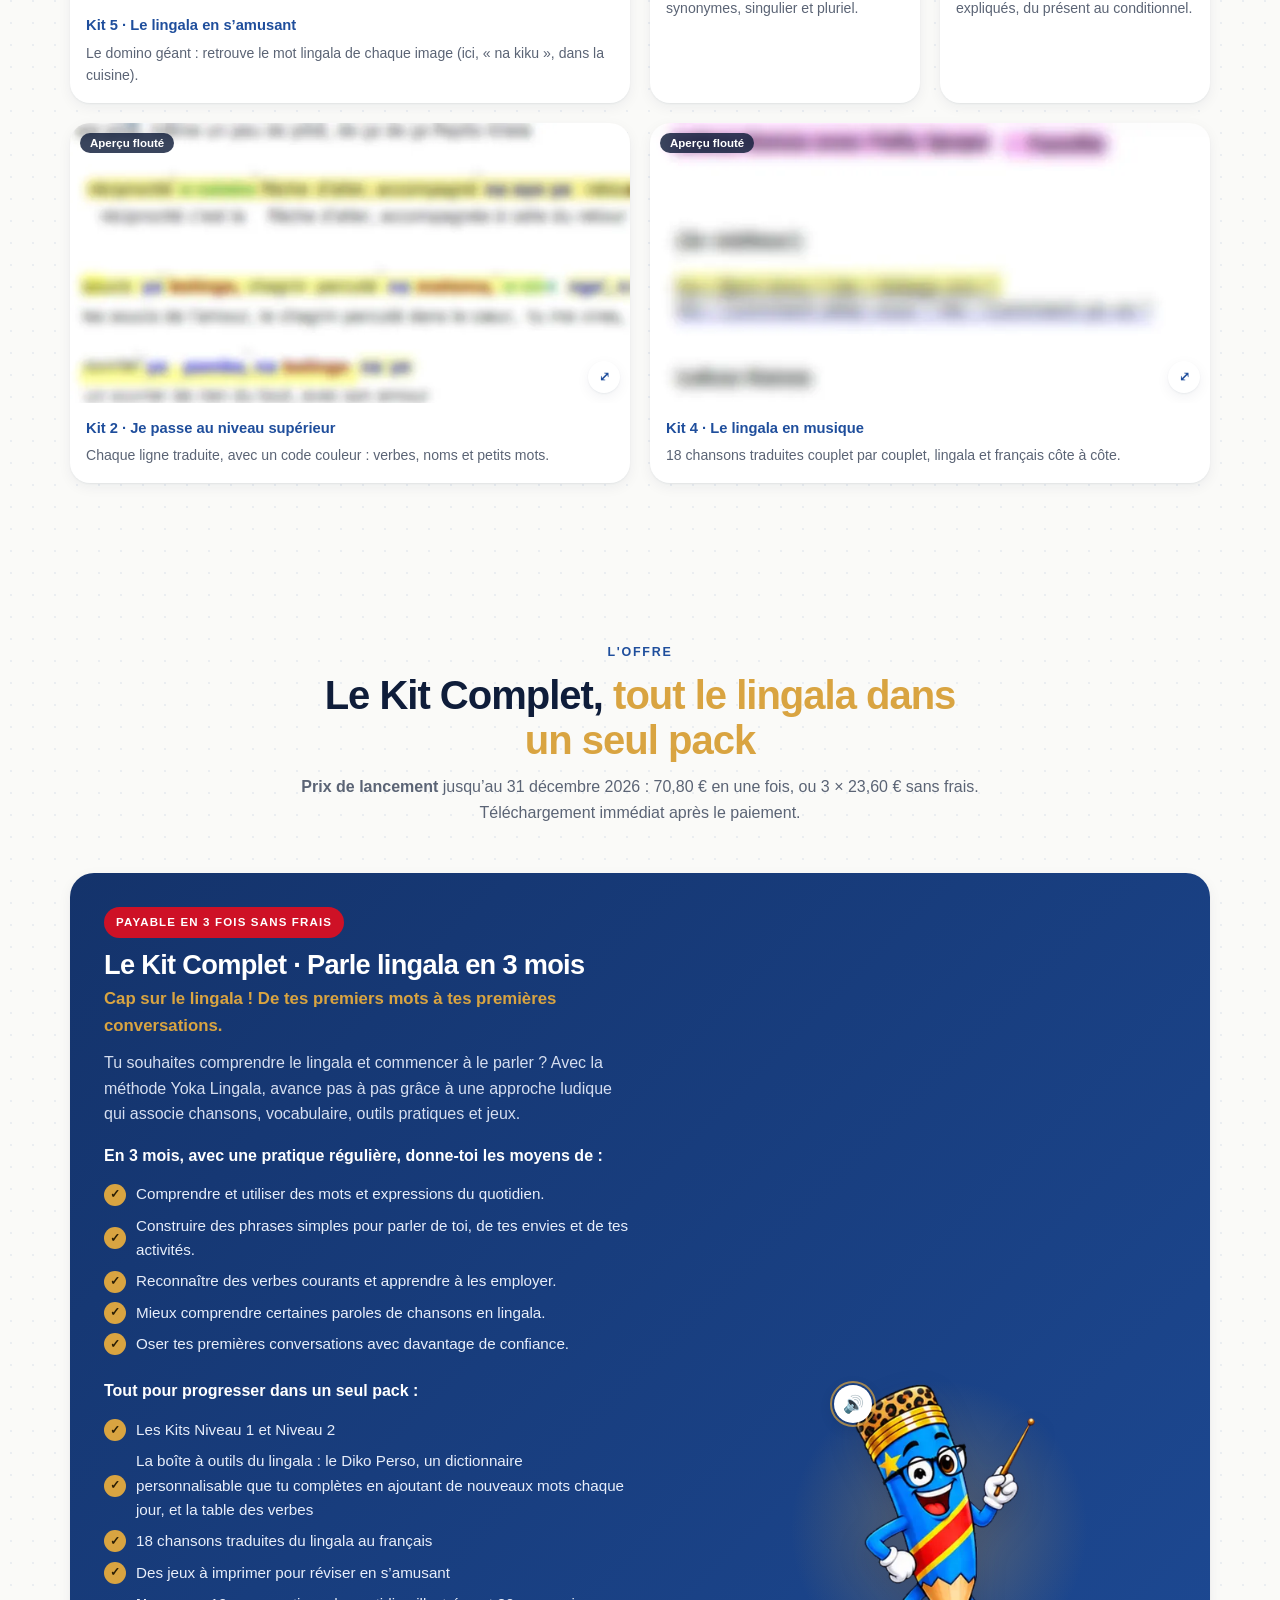
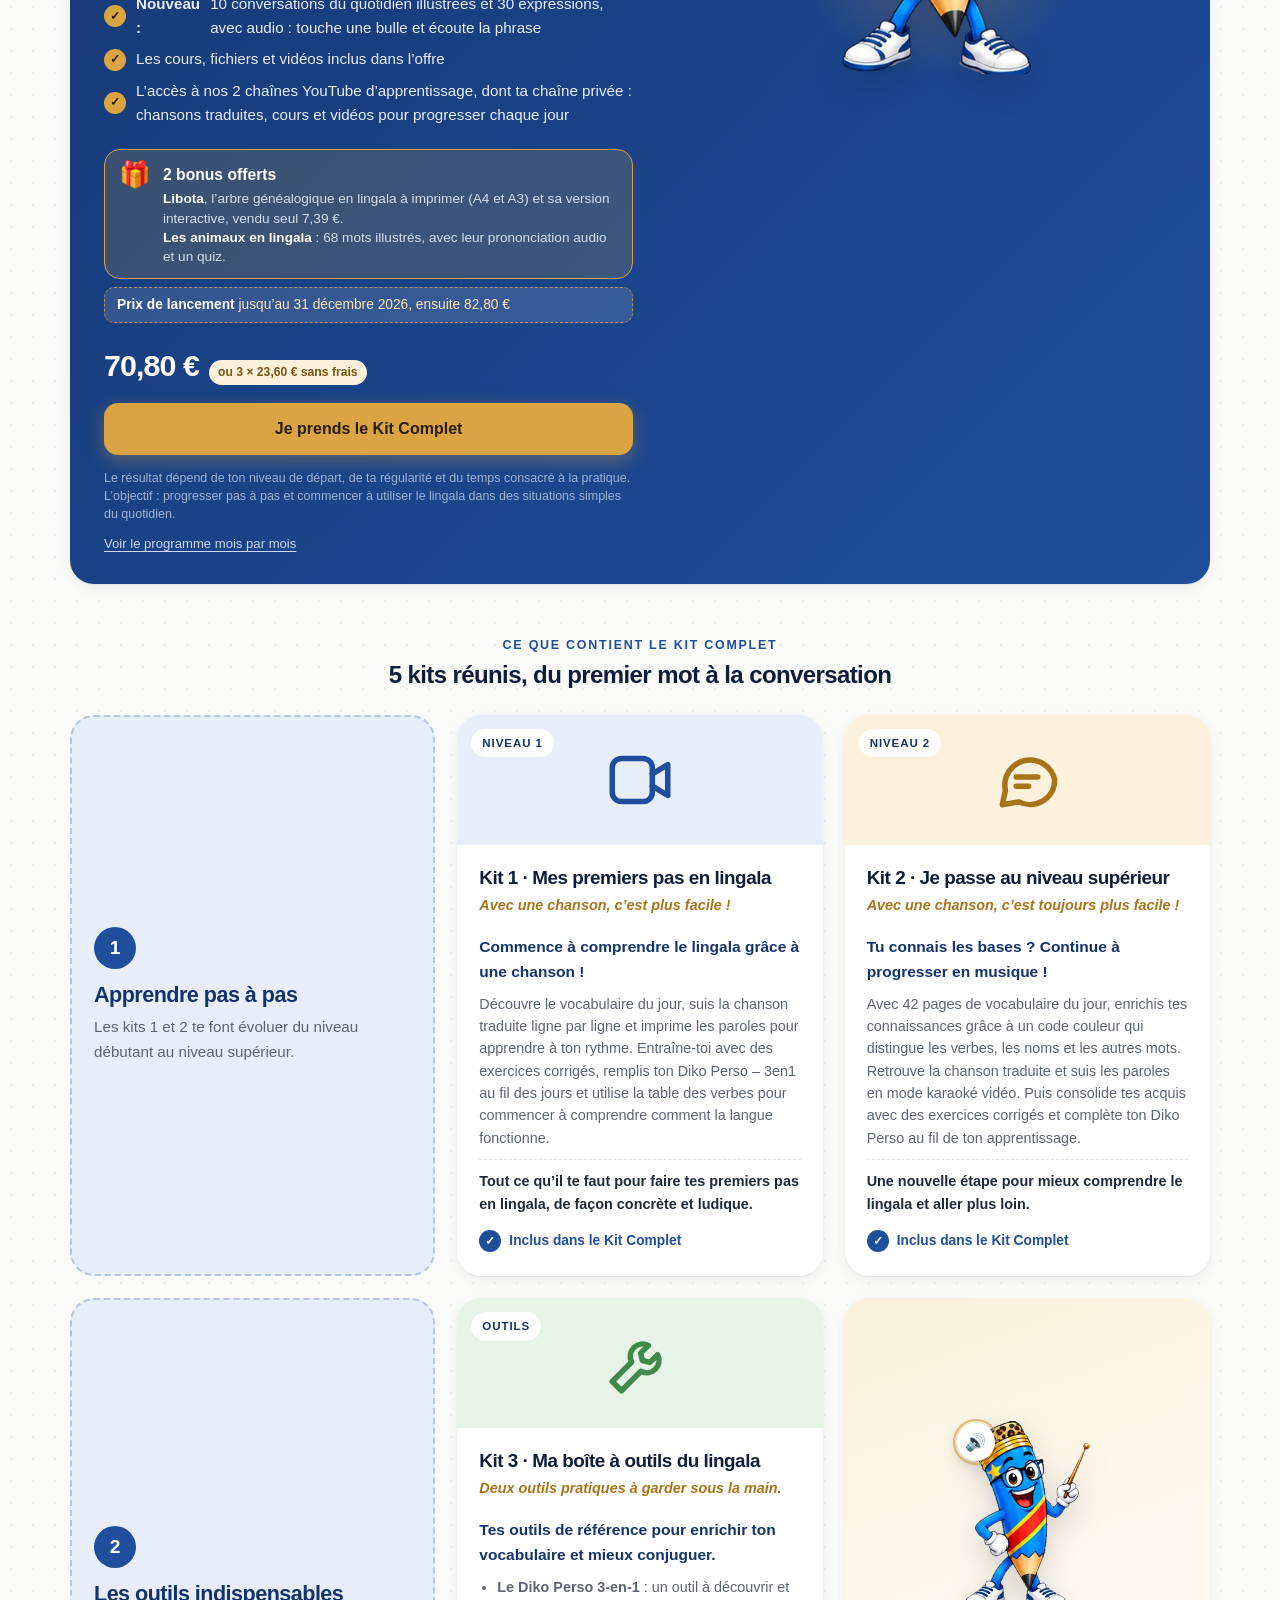
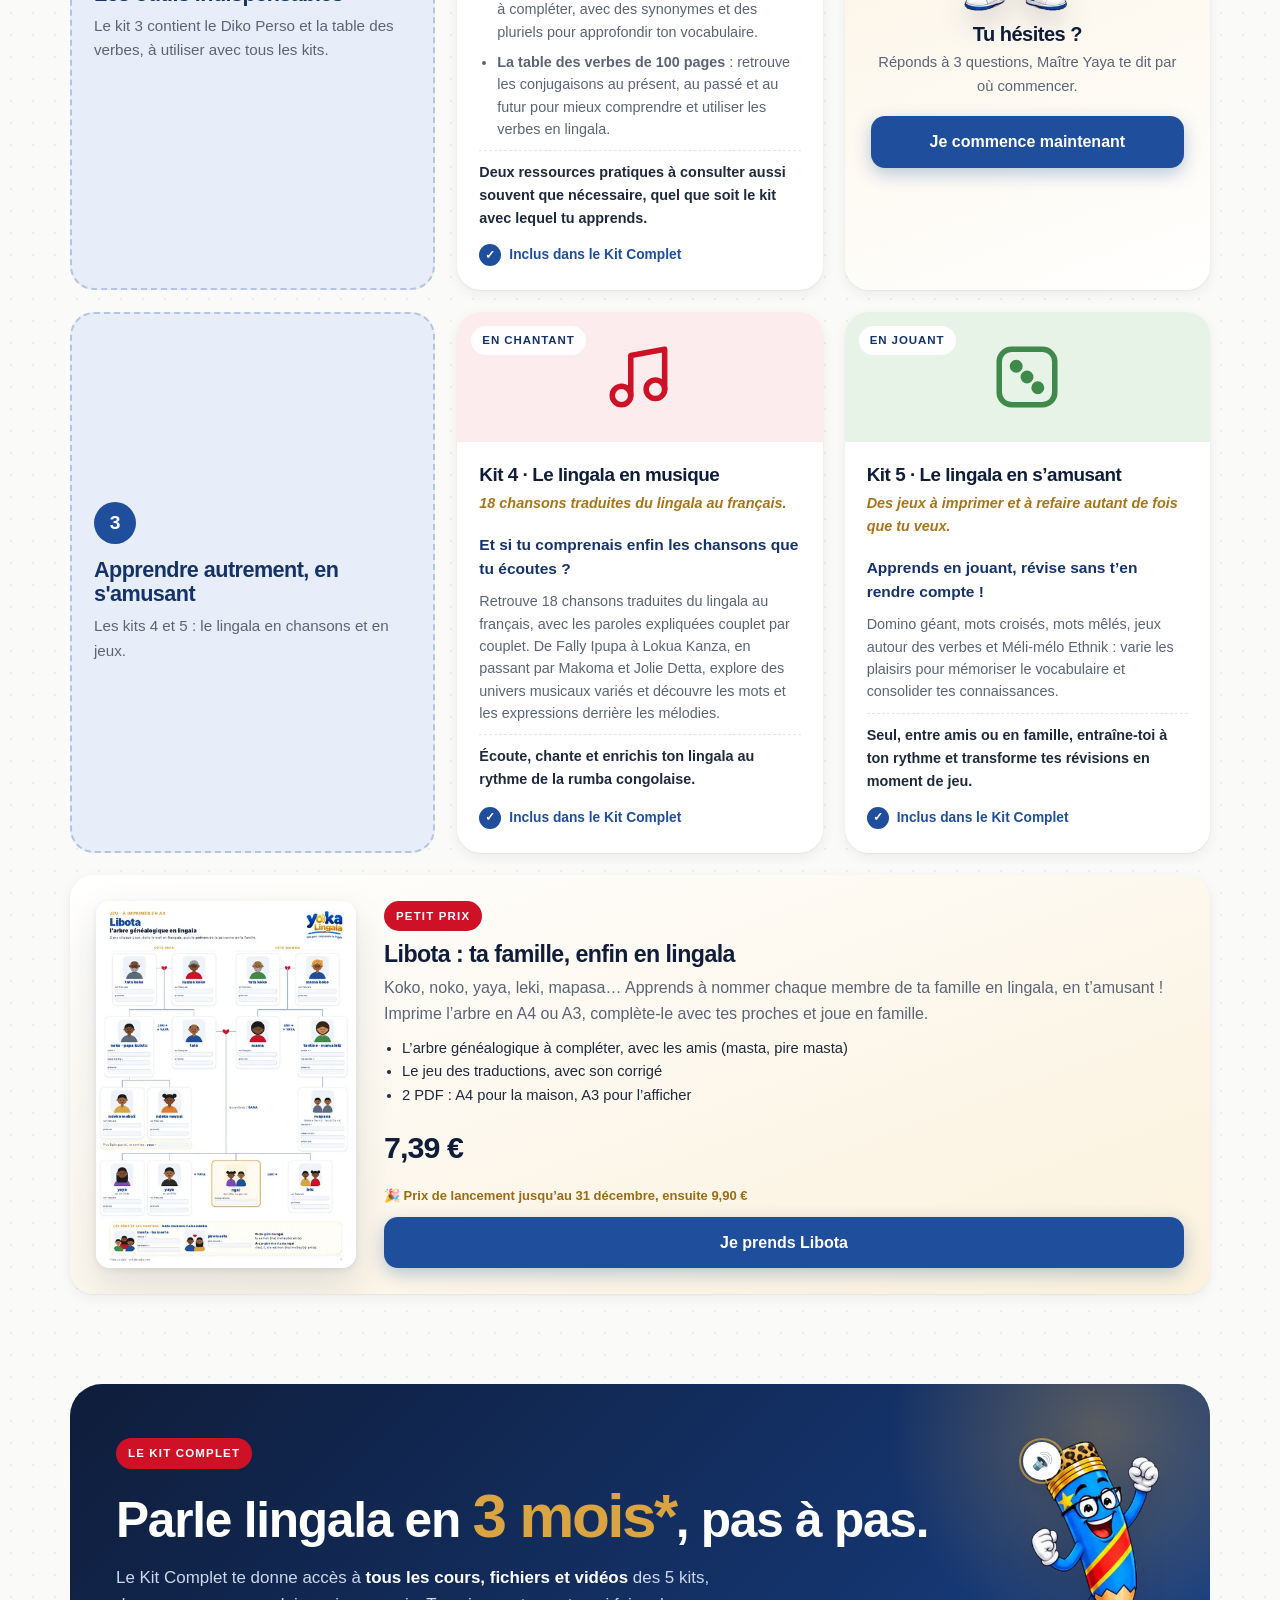
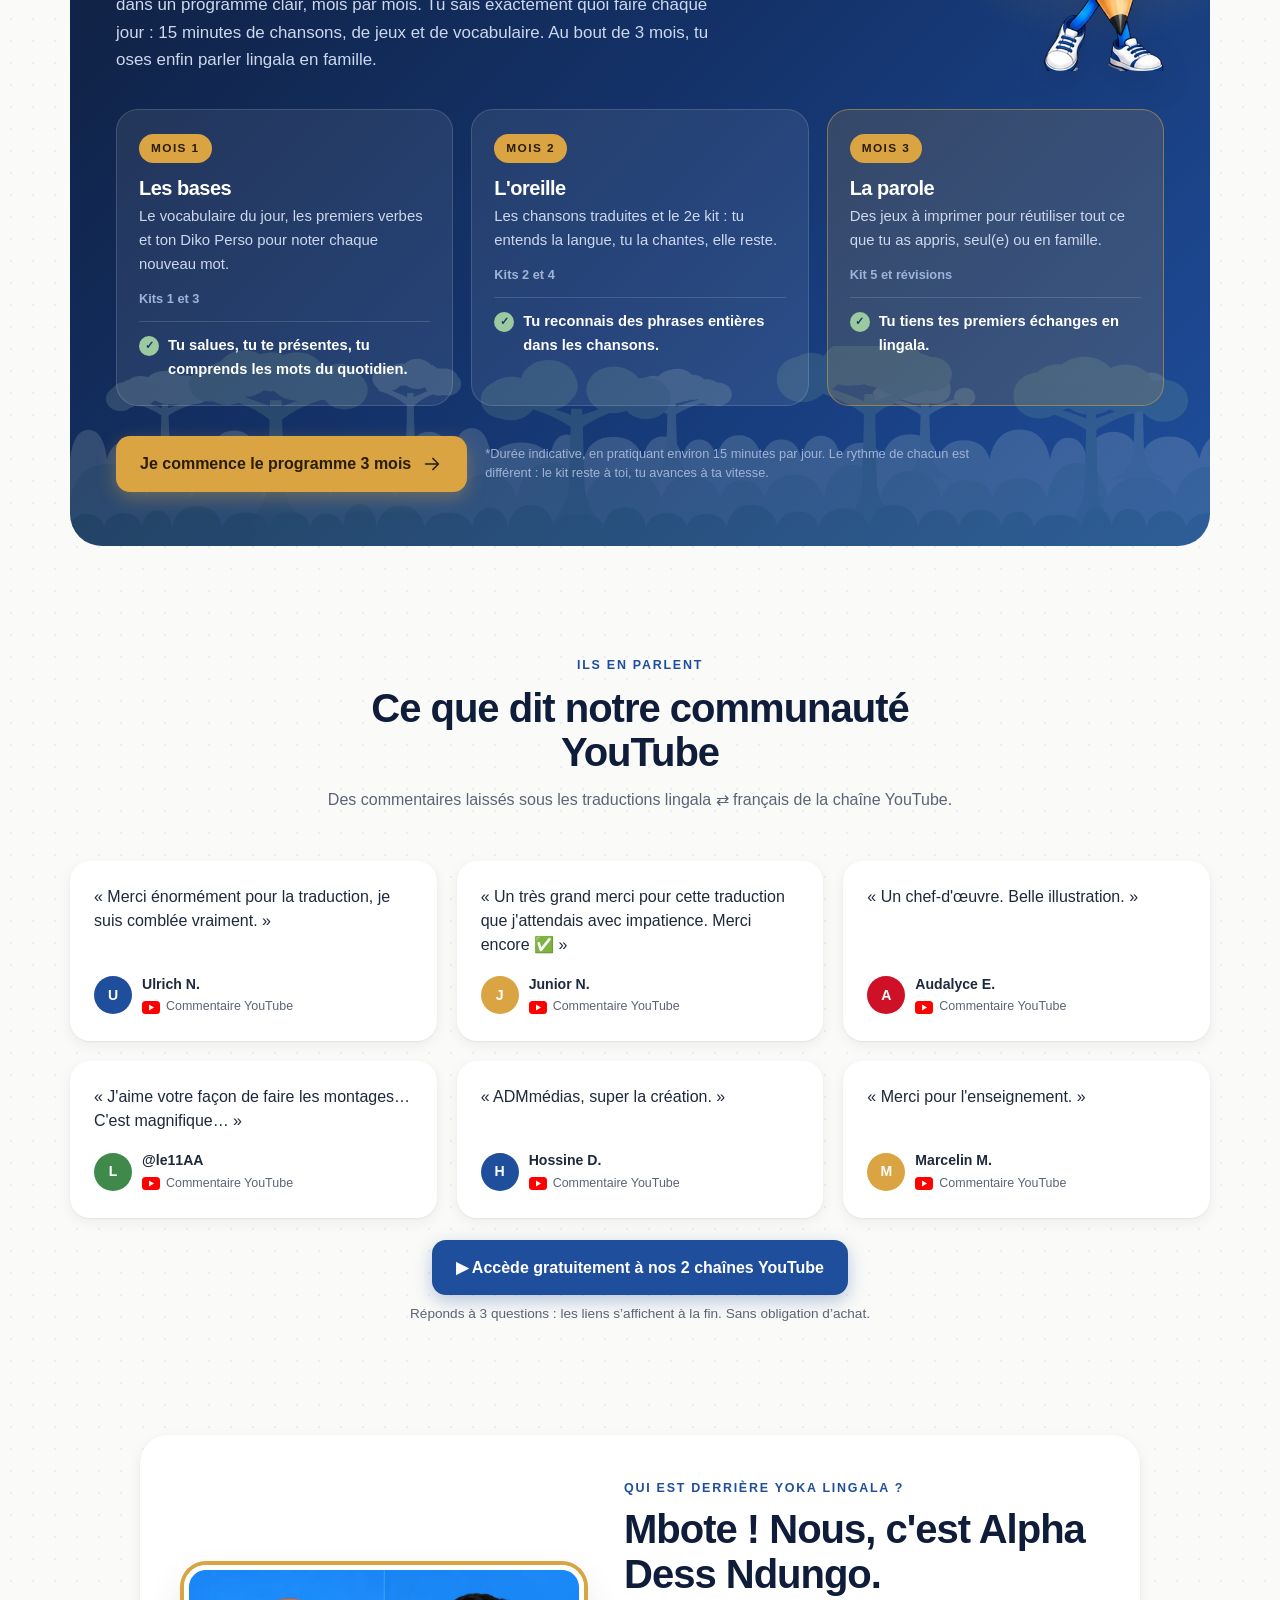
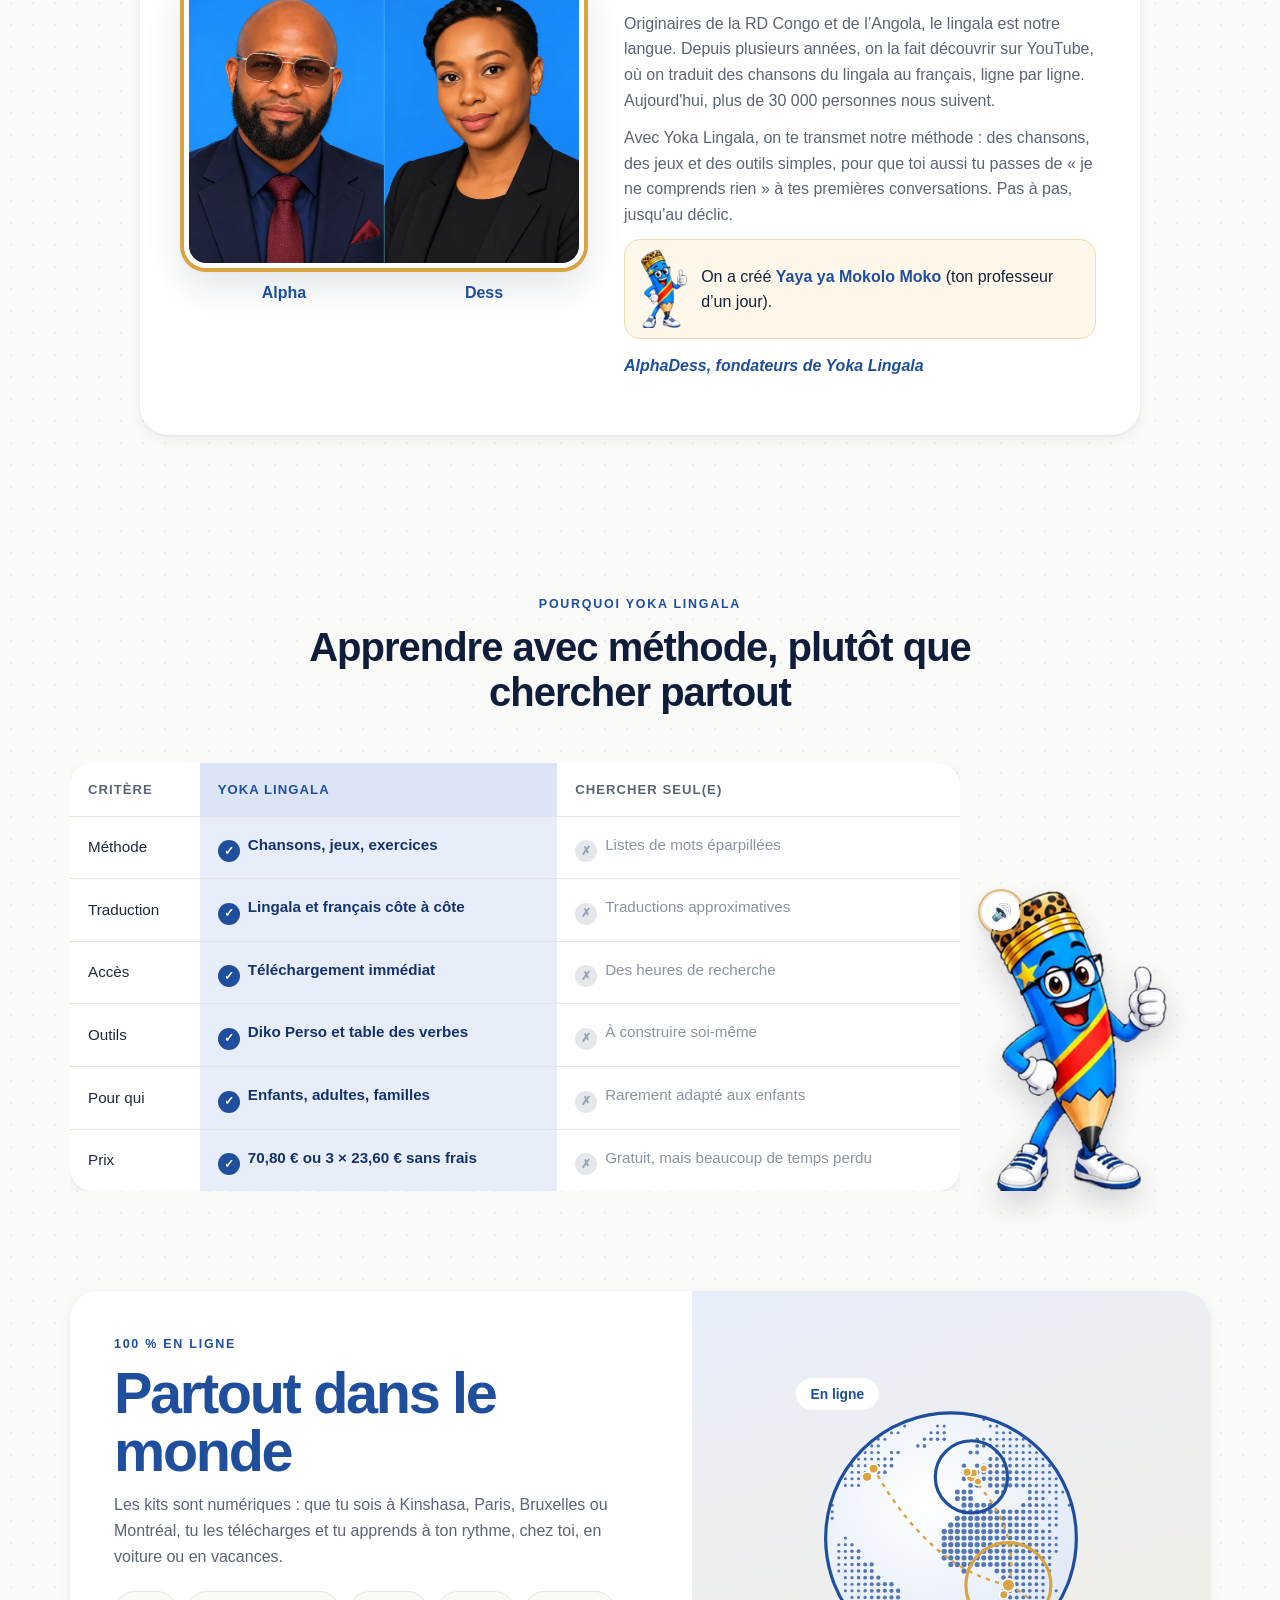
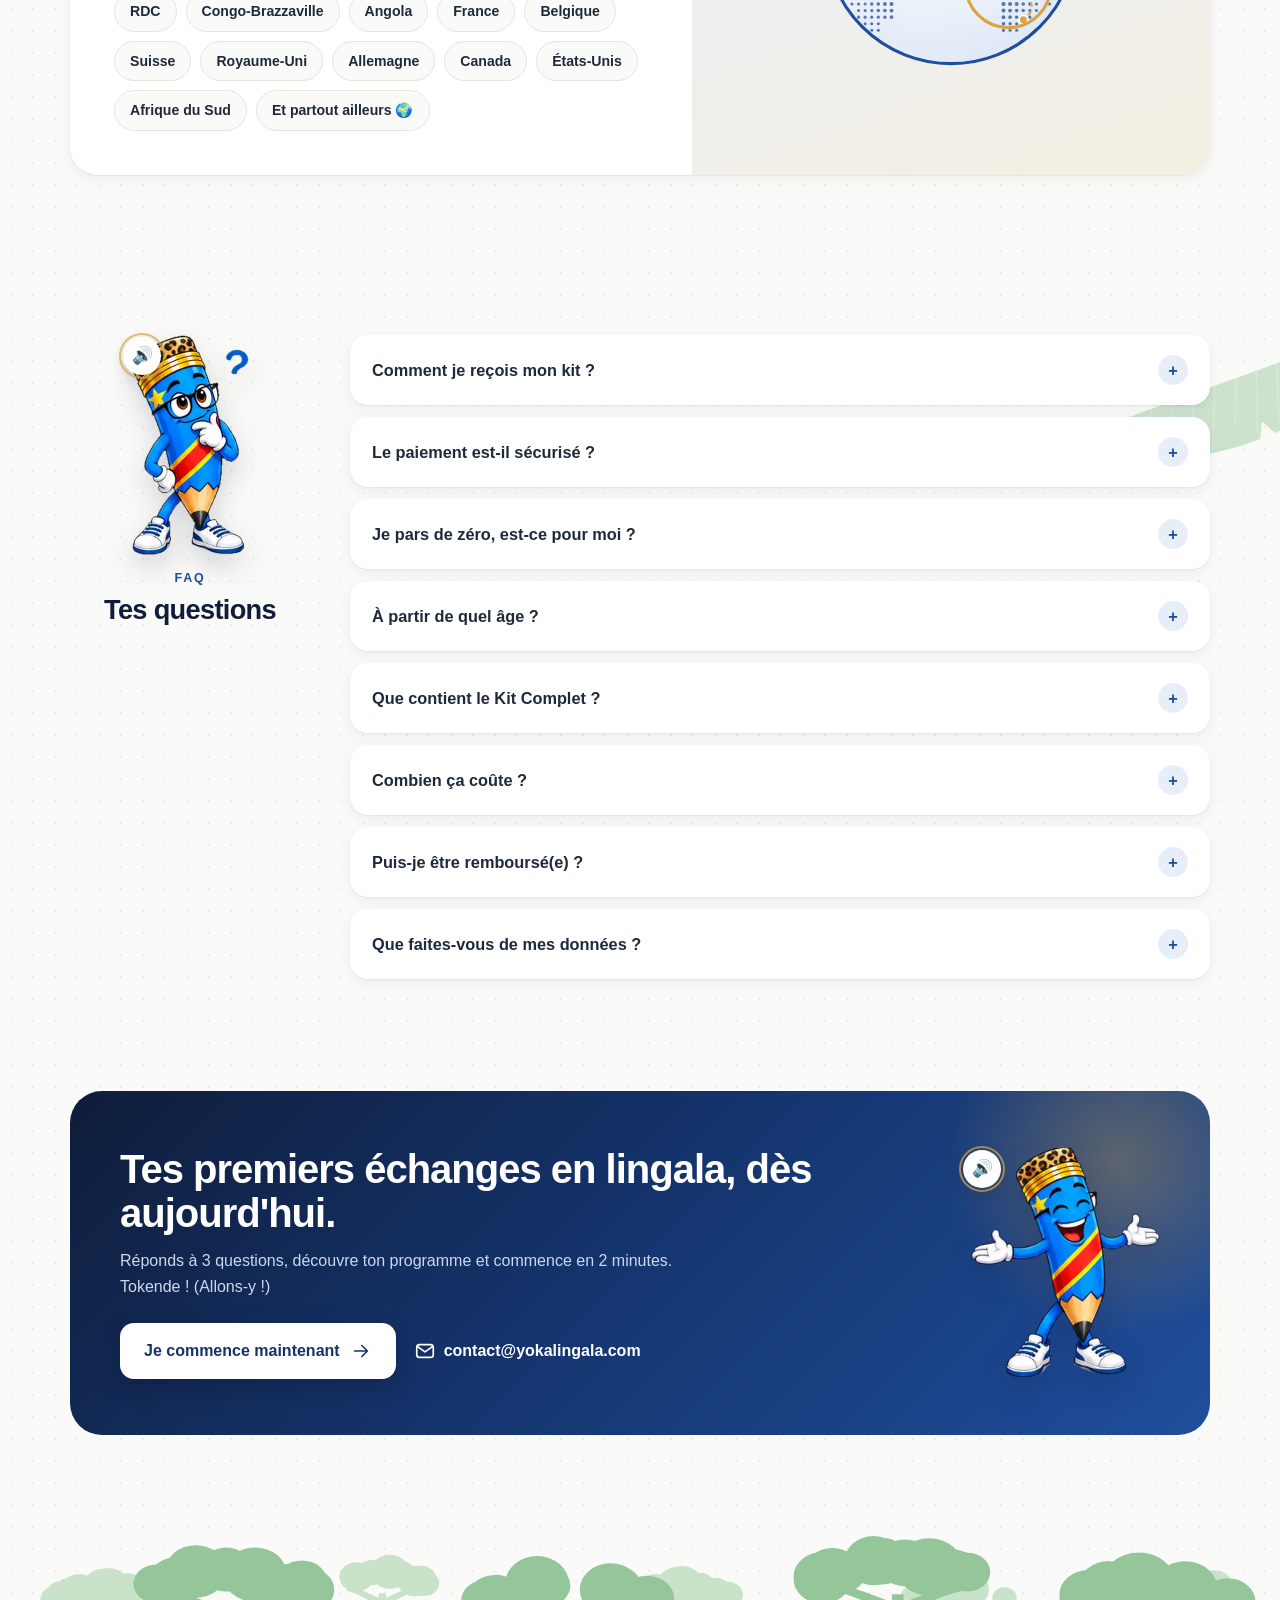
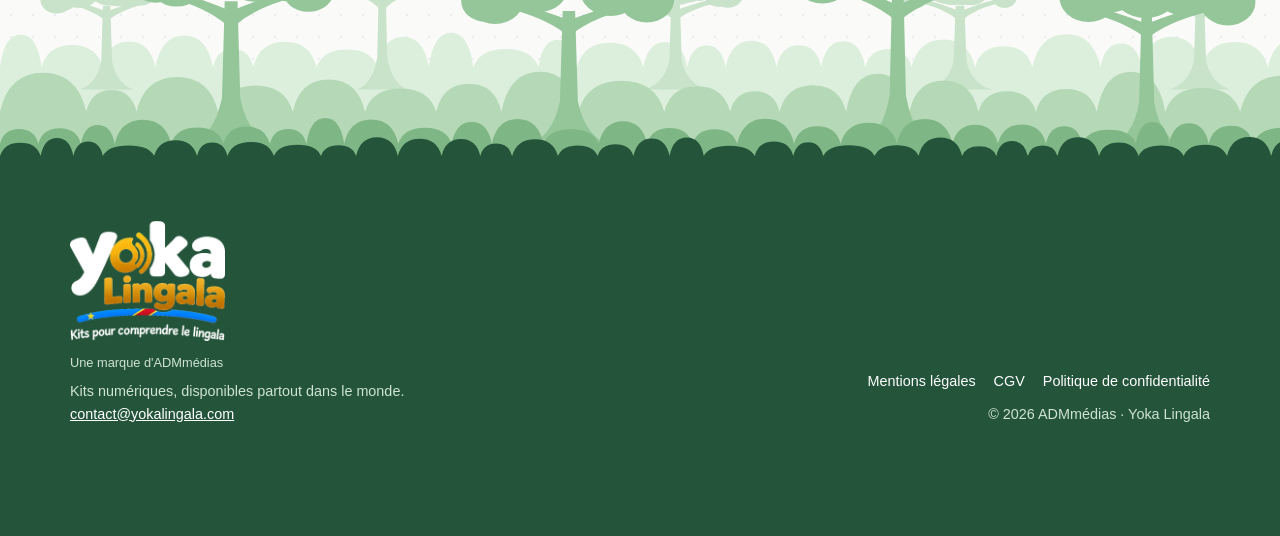
==== commit e8d23f25: "Add files via upload" ====
--- a/index.html
+++ b/index.html
@@ -4,6 +4,8 @@
 <meta charset="UTF-8">
 <meta name="viewport" content="width=device-width, initial-scale=1">
 <title>Yoka Lingala — Apprends le lingala en chantant et en jouant</title>
+<link rel="canonical" href="https://www.yokalingala.com/">
+<meta property="og:url" content="https://www.yokalingala.com/">
 <meta name="description" content="Kits numériques pour apprendre le lingala en chansons et en jeux, pour enfants, parents et débutants. Le Kit Complet : 70,80 € ou 3 × 23,60 € sans frais.">
 <meta name="theme-color" content="#1f4e9c">
 <link rel="icon" type="image/svg+xml" href="[data-uri]">
@@ -254,6 +256,18 @@
 .vie-card:hover{transform:translateY(-4px);box-shadow:var(--sh2)}
 .vie-scene{border-radius:26px 26px 0 0}
 #kit-complet{scroll-margin-top:110px}
+#comment,#vie,#apercu,#kits,#programme,#communaute,#fondatrice,#pourquoi,#faq,#libota{scroll-margin-top:100px}
+.mnu{position:relative}
+.mnu-btn{display:flex;align-items:center;gap:8px;font:inherit;font-weight:800;font-size:.92rem;color:var(--p-dark);background:#fff;border:1.5px solid var(--line);border-radius:999px;padding:9px 16px;cursor:pointer;box-shadow:0 2px 8px rgba(20,51,107,.08)}
+.mnu-btn:hover{border-color:var(--gold)}
+.mnu-ic{display:flex;flex-direction:column;gap:3px}.mnu-ic i{display:block;width:16px;height:2px;border-radius:2px;background:currentColor;transition:transform .2s,opacity .2s}
+.mnu.open .mnu-ic i:nth-child(1){transform:translateY(5px) rotate(45deg)}.mnu.open .mnu-ic i:nth-child(2){opacity:0}.mnu.open .mnu-ic i:nth-child(3){transform:translateY(-5px) rotate(-45deg)}
+.mnu-p{position:absolute;right:0;top:calc(100% + 10px);width:280px;max-height:calc(100vh - 120px);overflow:auto;background:#fff;border:1px solid var(--line);border-radius:18px;box-shadow:0 18px 40px rgba(20,51,107,.18);padding:8px;display:none;z-index:60}
+.mnu.open .mnu-p{display:block}
+.mnu-p a{display:block;padding:11px 14px;border-radius:12px;text-decoration:none;color:var(--p-dark);font-weight:700;font-size:.95rem}
+.mnu-p a:hover,.mnu-p a:focus-visible{background:#f3f6fc;color:var(--gold)}
+.mnu-go{display:none!important;width:100%;margin-top:6px}
+@media (max-width:680px){.mnu-go{display:flex!important;justify-content:center}.mnu-p{position:fixed;left:16px;right:16px;top:78px;width:auto}}
 .vie-card figcaption{padding:14px 20px;font-weight:700;color:var(--p-dark);display:flex;align-items:center;gap:10px;font-size:.95rem}
 .vie-card figcaption span{font-size:1.2rem}
 .vie-cta{text-align:center;margin-top:40px}
@@ -619,6 +633,22 @@
   <div class="wrap hd">
     <a class="brand" href="#top" aria-label="Yoka Lingala, kits pour comprendre le lingala"><img class="logo-top" src="[data-uri]" alt="Yoka Lingala" width="240" height="158"><span class="brand-slogan">Kits pour comprendre<br>le lingala</span></a>
     <div class="hd-r">
+      <div class="mnu">
+        <button class="mnu-btn" type="button" aria-expanded="false" aria-controls="mnu-p"><span class="mnu-ic" aria-hidden="true"><i></i><i></i><i></i></span>Menu</button>
+        <nav class="mnu-p" id="mnu-p" aria-label="Sommaire du site">
+          <a href="#comment">Comment ça marche</a>
+          <a href="#vie">Le lingala au quotidien</a>
+          <a href="#apercu">Aperçu du Kit Complet</a>
+          <a href="#kit-complet">Le Kit Complet et son prix</a>
+          <a href="#libota">Libota, l’arbre généalogique</a>
+          <a href="#programme">Le programme en 3 mois</a>
+          <a href="#communaute">Notre communauté YouTube</a>
+          <a href="#fondatrice">Qui sommes-nous ?</a>
+          <a href="#pourquoi">Pourquoi Yoka Lingala</a>
+          <a href="#faq">Questions fréquentes</a>
+          <button class="btn btn-p mnu-go" type="button" data-open>Je commence</button>
+        </nav>
+      </div>
       <a class="hd-mail" href="mailto:contact@yokalingala.com">
         <b><svg class="ico" style="width:17px;height:17px"><use href="#i-mail"/></svg>contact@yokalingala.com</b>
         <small>Une question ? Écris-nous</small>
@@ -786,7 +816,7 @@
     <div class="sec-head rv-in">
       <div class="eyebrow">L'offre</div>
       <h2>Le Kit Complet, <span class="gold">tout le lingala dans un seul pack</span></h2>
-      <p><span class="lance"><b>Prix de lancement</b> jusqu’au 30 novembre 2026 : </span>70,80 € en une fois, ou 3 × 23,60 € sans frais. Téléchargement immédiat après le paiement.</p>
+      <p><span class="lance"><b>Prix de lancement</b> jusqu’au 31 décembre 2026 : </span>70,80 € en une fois, ou 3 × 23,60 € sans frais. Téléchargement immédiat après le paiement.</p>
     </div>
     <div class="kits-g" id="kits-g"><!-- rempli par le script à partir de la liste KITS --></div>
   </div>
@@ -856,7 +886,7 @@
 </section>
 
 <!-- ============ COMPARATIF ============ -->
-<section>
+<section id="pourquoi">
   <div class="wrap">
     <div class="sec-head rv-in">
       <div class="eyebrow">Pourquoi Yoka Lingala</div>
@@ -937,8 +967,8 @@
       <div class="qa"><button aria-expanded="false">Le paiement est-il sécurisé ?<span class="pm">+</span></button><div class="ans"><div><p>Oui. Le paiement ne se fait pas sur ce site : il est encaissé par 1TPE, une plateforme française spécialisée dans la vente de produits numériques. Les moyens de paiement acceptés sont affichés sur la page de paiement.</p></div></div></div>
       <div class="qa"><button aria-expanded="false">Je pars de zéro, est-ce pour moi ?<span class="pm">+</span></button><div class="ans"><div><p>Oui. Le Kit Complet commence par le niveau 1, fait pour découvrir le lingala depuis le début, avec le vocabulaire du jour, des cours et des exercices. Tu progresses ensuite avec le niveau 2.</p></div></div></div>
       <div class="qa"><button aria-expanded="false">À partir de quel âge ?<span class="pm">+</span></button><div class="ans"><div><p>Les chansons et les jeux plaisent aux enfants dès qu'ils savent suivre une activité, avec un adulte à côté pour les plus jeunes. Les kits conviennent aussi très bien aux adultes.</p></div></div></div>
-      <div class="qa"><button aria-expanded="false">Que contient le Kit Complet ?<span class="pm">+</span></button><div class="ans"><div><p>Les 5 kits Yoka Lingala réunis : le niveau 1 (débutant) et le niveau 2 (niveau supérieur), la boîte à outils (le Diko Perso et la table des verbes), 18 chansons traduites et des jeux à imprimer, avec tous les cours, fichiers et vidéos. En bonus : Libota, l'arbre généalogique en lingala à imprimer et en version interactive (vendu seul 7,39 €), et Les animaux en lingala, avec images, audio et quiz.</p></div></div></div>
-      <div class="qa"><button aria-expanded="false">Combien ça coûte ?<span class="pm">+</span></button><div class="ans"><div><p>Le Kit Complet coûte 70,80 € TTC<span class="lance"> (prix de lancement jusqu’au 30 novembre 2026, ensuite 82,80 €)</span>. Tu peux payer en une fois, ou en 3 fois sans frais (3 × 23,60 €). Il n'y a pas d'abonnement : le kit reste à toi.</p></div></div></div>
+      <div class="qa"><button aria-expanded="false">Que contient le Kit Complet ?<span class="pm">+</span></button><div class="ans"><div><p>Les 5 kits Yoka Lingala réunis : le niveau 1 (débutant) et le niveau 2 (niveau supérieur), la boîte à outils (le Diko Perso et la table des verbes), 18 chansons traduites, des jeux à imprimer, 10 conversations du quotidien illustrées et 30 expressions avec audio, avec tous les cours, fichiers et vidéos. En bonus : Libota, l'arbre généalogique en lingala à imprimer et en version interactive (vendu seul 7,39 €), et Les animaux en lingala, avec images, audio et quiz.</p></div></div></div>
+      <div class="qa"><button aria-expanded="false">Combien ça coûte ?<span class="pm">+</span></button><div class="ans"><div><p>Le Kit Complet coûte 70,80 € TTC<span class="lance"> (prix de lancement jusqu’au 31 décembre 2026, ensuite 82,80 €)</span>. Tu peux payer en une fois, ou en 3 fois sans frais (3 × 23,60 €). Il n'y a pas d'abonnement : le kit reste à toi.</p></div></div></div>
       <div class="qa"><button aria-expanded="false">Puis-je être remboursé(e) ?<span class="pm">+</span></button><div class="ans"><div><p>Comme le kit est téléchargé tout de suite, la loi prévoit que tu renonces au droit de rétractation de 14 jours au moment de l'achat, avec ton accord. En cas de souci technique (fichier illisible, téléchargement impossible), écris-nous et on trouve une solution.</p></div></div></div>
       <div class="qa"><button aria-expanded="false">Que faites-vous de mes données ?<span class="pm">+</span></button><div class="ans"><div><p>Tes réponses servent uniquement à préparer ton programme et à te répondre. Elles ne sont ni vendues ni cédées. Tu peux demander leur suppression à tout moment à contact@yokalingala.com.</p></div></div></div>
     </div>
@@ -1153,9 +1183,9 @@
     '<p class="full-h">En 3 mois, avec une pratique régulière, donne-toi les moyens de :</p>'+
     '<ul><li>Comprendre et utiliser des mots et expressions du quotidien.</li><li>Construire des phrases simples pour parler de toi, de tes envies et de tes activités.</li><li>Reconnaître des verbes courants et apprendre à les employer.</li><li>Mieux comprendre certaines paroles de chansons en lingala.</li><li>Oser tes premières conversations avec davantage de confiance.</li></ul>'+
     '<p class="full-h">Tout pour progresser dans un seul pack :</p>'+
-    '<ul><li>Les Kits Niveau 1 et Niveau 2</li><li>La boîte à outils du lingala : le Diko Perso, un dictionnaire personnalisable que tu complètes en ajoutant de nouveaux mots chaque jour, et la table des verbes</li><li>18 chansons traduites du lingala au français</li><li>Des jeux à imprimer pour réviser en s’amusant</li><li>Les cours, fichiers et vidéos inclus dans l’offre</li><li>L’accès à nos 2 chaînes YouTube d’apprentissage, dont ta chaîne privée : chansons traduites, cours et vidéos pour progresser chaque jour</li></ul>'+
+    '<ul><li>Les Kits Niveau 1 et Niveau 2</li><li>La boîte à outils du lingala : le Diko Perso, un dictionnaire personnalisable que tu complètes en ajoutant de nouveaux mots chaque jour, et la table des verbes</li><li>18 chansons traduites du lingala au français</li><li>Des jeux à imprimer pour réviser en s’amusant</li><li><b>Nouveau :</b> 10 conversations du quotidien illustrées et 30 expressions, avec audio : touche une bulle et écoute la phrase</li><li>Les cours, fichiers et vidéos inclus dans l’offre</li><li>L’accès à nos 2 chaînes YouTube d’apprentissage, dont ta chaîne privée : chansons traduites, cours et vidéos pour progresser chaque jour</li></ul>'+
     '<div class="bonus"><span class="bonus-ic" aria-hidden="true">🎁</span><div><b>2 bonus offerts</b><small><strong style="display:inline;color:#fff">Libota</strong>, l’arbre généalogique en lingala à imprimer (A4 et A3) et sa version interactive, vendu seul 7,39 €.<br><strong style="display:inline;color:#fff">Les animaux en lingala</strong> : 68 mots illustrés, avec leur prononciation audio et un quiz.</small></div></div>'+
-    '<div class="lance lance-box"><b>Prix de lancement</b> jusqu’au 30 novembre 2026, ensuite 82,80 €</div>'+
+    '<div class="lance lance-box"><b>Prix de lancement</b> jusqu’au 31 décembre 2026, ensuite 82,80 €</div>'+
     '<div class="kit-price"><b>'+eur(COMPLET.p)+' €</b><em class="x3">ou 3 × '+eur(COMPLET.p/3)+' € sans frais</em></div>'+
     (HAS_C
       ? '<a class="btn btn-g" href="'+COMPLET.lien+'" rel="noopener">Je prends le Kit Complet</a>'
@@ -1178,7 +1208,7 @@
     '<p>Koko, noko, yaya, leki, mapasa… Apprends à nommer chaque membre de ta famille en lingala, en t’amusant ! Imprime l’arbre en A4 ou A3, complète-le avec tes proches et joue en famille.</p>'+
     '<ul><li>L’arbre généalogique à compléter, avec les amis (masta, pire masta)</li><li>Le jeu des traductions, avec son corrigé</li><li>2 PDF : A4 pour la maison, A3 pour l’afficher</li></ul>'+
     '<div class="kit-price"><b>'+eur(LIBOTA.p)+' €</b></div>'+
-    '<p style="margin:4px 0 10px;font-size:13px;font-weight:700;color:#9a6b12">🎉 Prix de lancement jusqu’au 30 novembre, ensuite 9,90 €</p>'+
+    '<p style="margin:4px 0 10px;font-size:13px;font-weight:700;color:#9a6b12">🎉 Prix de lancement jusqu’au 31 décembre, ensuite 9,90 €</p>'+
     (LIBOTA.lien.indexOf("http")===0 ? '<a class="btn btn-p" href="'+LIBOTA.lien+'" rel="noopener">Je prends Libota</a>' : '<span class="btn btn-o lib-soon">Bientôt disponible</span>')+
     '</div></article>';
 
@@ -1255,7 +1285,7 @@
   document.addEventListener("keydown", function(e){ if(e.key==="Escape") closeM() });
   var autoDone = false;
   function autoOpen(){ if(autoDone) return; autoDone = true; window.removeEventListener("scroll", onHalf); if(!seen() && !document.body.classList.contains("legal-mode") && !ov.classList.contains("on")) openM() }
-  function onHalf(){ var d = document.documentElement; if((window.scrollY + window.innerHeight) / d.scrollHeight >= 0.5) autoOpen() }
+  function onHalf(){ var d = document.documentElement; if(window.__mnuNav) return; if((window.scrollY + window.innerHeight) / d.scrollHeight >= 0.5) autoOpen() }
   setTimeout(autoOpen, 25000);
   window.addEventListener("scroll", onHalf, {passive:true});
 
@@ -1357,8 +1387,8 @@
 })();
 </script>
 <!-- Scènes parlantes (composant réutilisable) -->
-<script>/* Fin du prix de lancement : la mention disparaît seule après le 30/11/2026 23:59 (Paris) */
-try{ if(Date.now() >= Date.parse("2026-12-01T00:00:00+01:00")) document.documentElement.classList.add("apres-lancement"); }catch(e){}</script>
+<script>/* Fin du prix de lancement : la mention disparaît seule après le 31/12/2026 23:59 (Paris) */
+try{ if(Date.now() >= Date.parse("2027-01-01T00:00:00+01:00")) document.documentElement.classList.add("apres-lancement"); }catch(e){}</script>
 <script src="scenes/scenes-data.js"></script>
 <script src="scenes/interactive-scene.js"></script>
 <!-- Voix de Maître Yaya : un bouton 🔊 sur chaque apparition (rien ne se lance tout seul) -->
@@ -1426,5 +1456,13 @@
 document.addEventListener("keydown",function(e){ if(e.key==="Escape" && !lb.hidden) close(); });
 })();
 </script>
+<script>
+(function(){var m=document.querySelector('.mnu');if(!m)return;var b=m.querySelector('.mnu-btn');
+function set(o){m.classList.toggle('open',o);b.setAttribute('aria-expanded',o?'true':'false')}
+b.addEventListener('click',function(e){e.stopPropagation();set(!m.classList.contains('open'))});
+m.querySelectorAll('.mnu-p a,.mnu-p button').forEach(function(a){a.addEventListener('click',function(event){set(false);if(a.tagName==='A'){var t=document.querySelector(a.getAttribute('href'));if(t){event.preventDefault();t.scrollIntoView({behavior:'smooth'});[900,1800].forEach(function(d){setTimeout(function(){var y=t.getBoundingClientRect().top;if(Math.abs(y-parseFloat(getComputedStyle(t).scrollMarginTop||0))>30)t.scrollIntoView({behavior:'smooth'})},d)})}window.__mnuNav=true;clearTimeout(window.__mnuT);window.__mnuT=setTimeout(function(){window.__mnuNav=false},2500)}})});
+document.addEventListener('click',function(e){if(!m.contains(e.target))set(false)});
+document.addEventListener('keydown',function(e){if(e.key==='Escape')set(false)});})();
+</script>
 </body>
 </html>
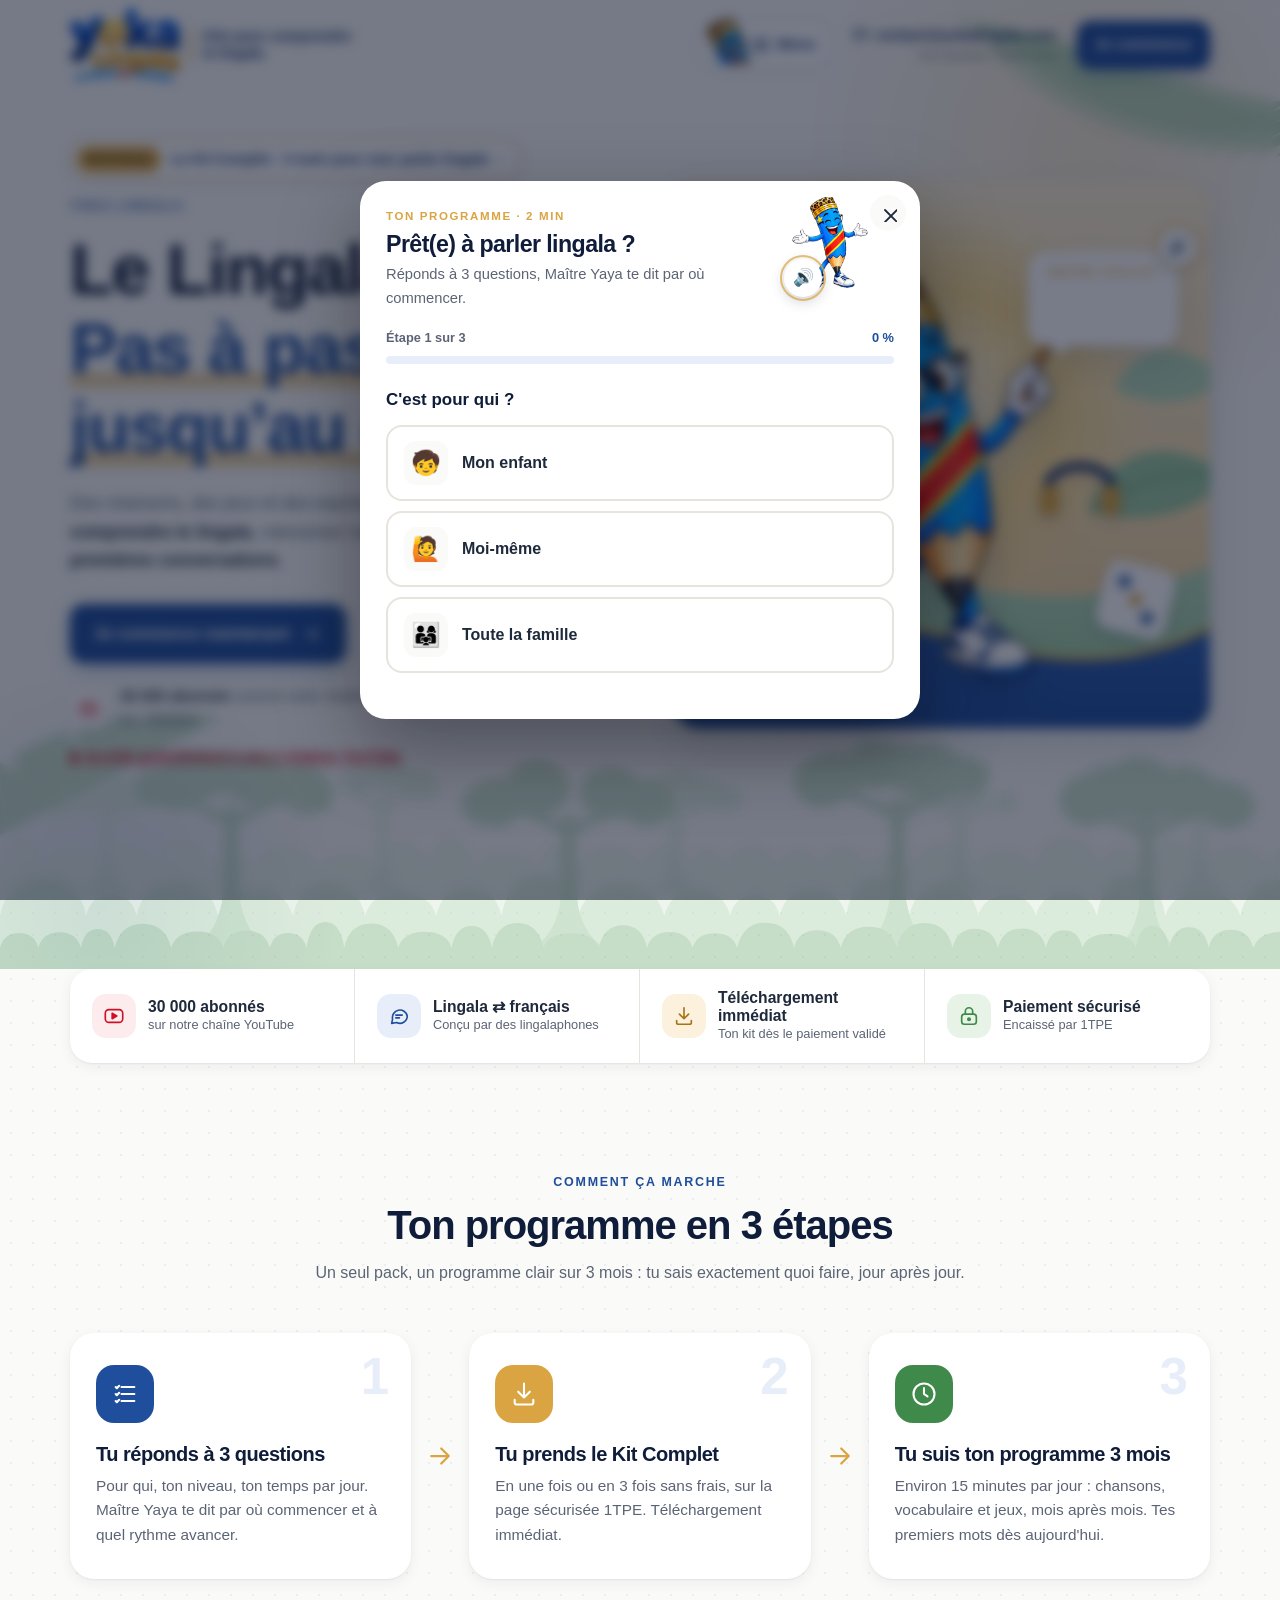
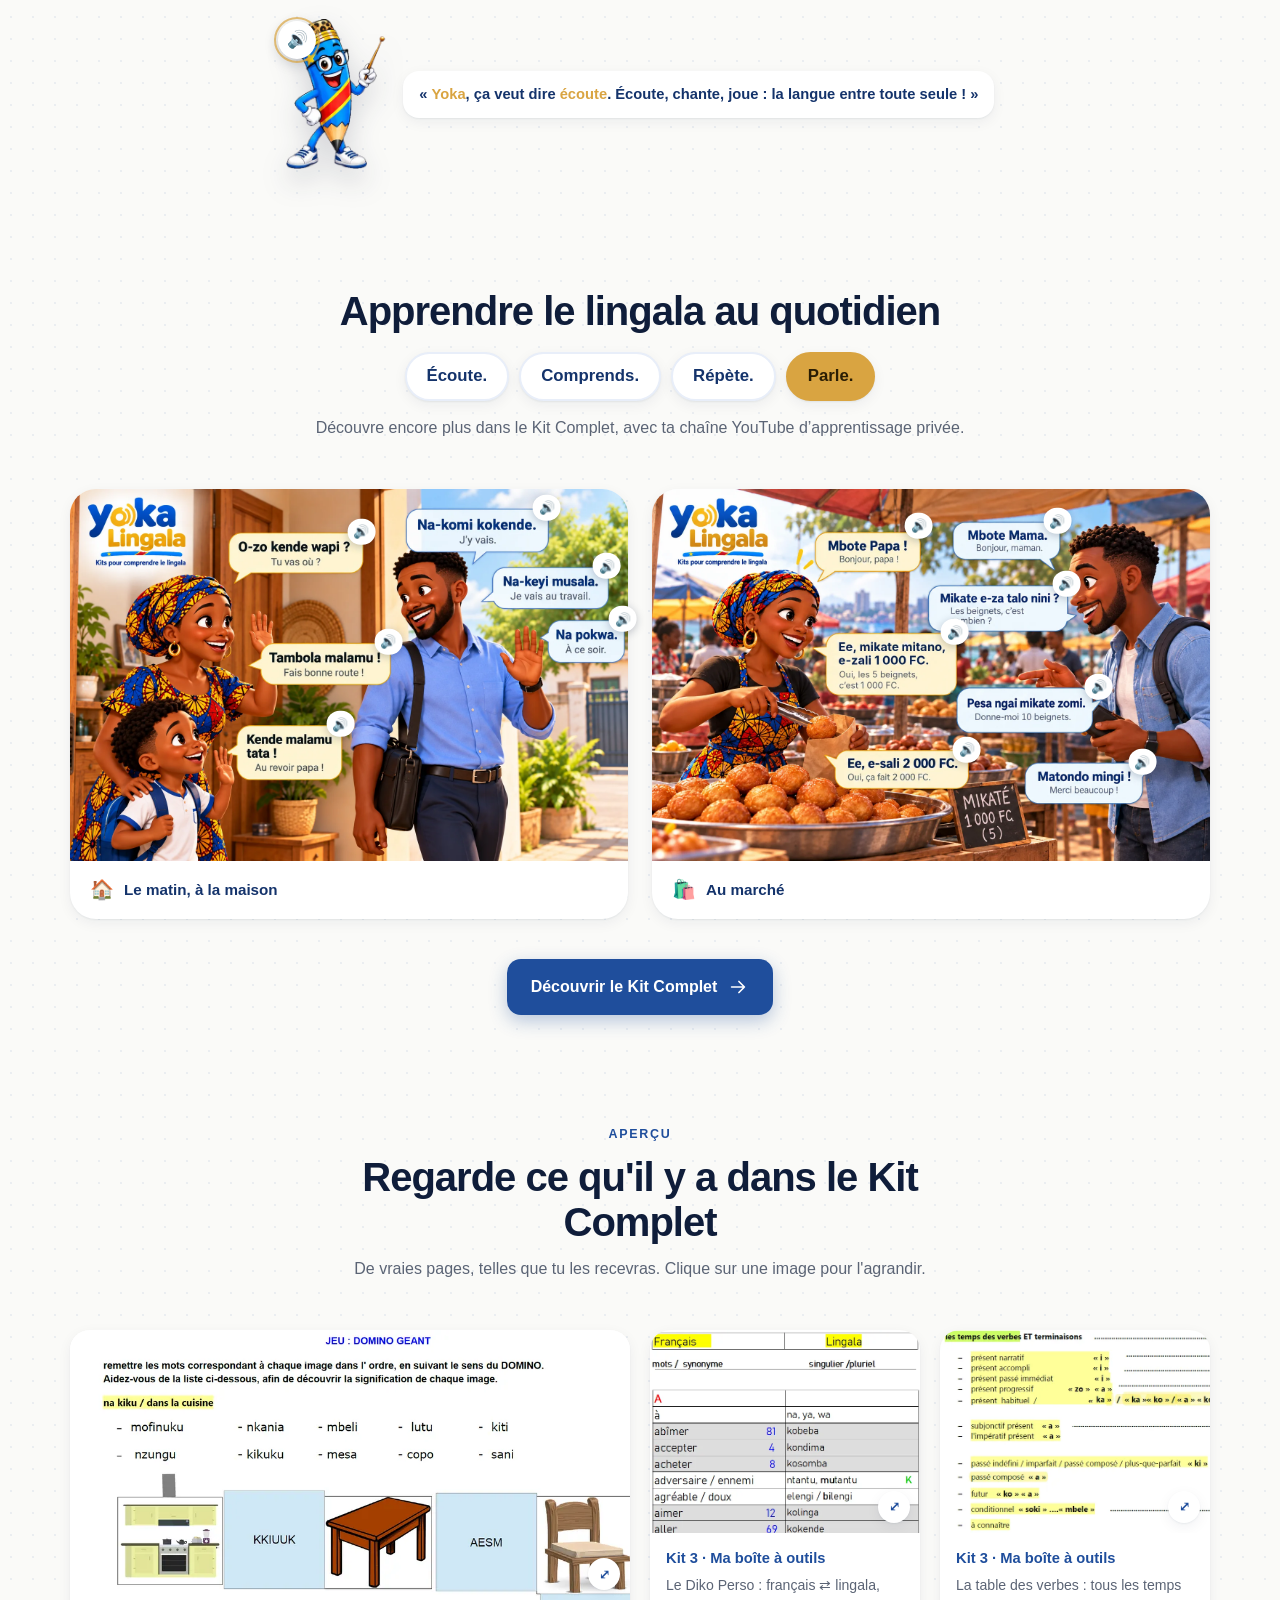
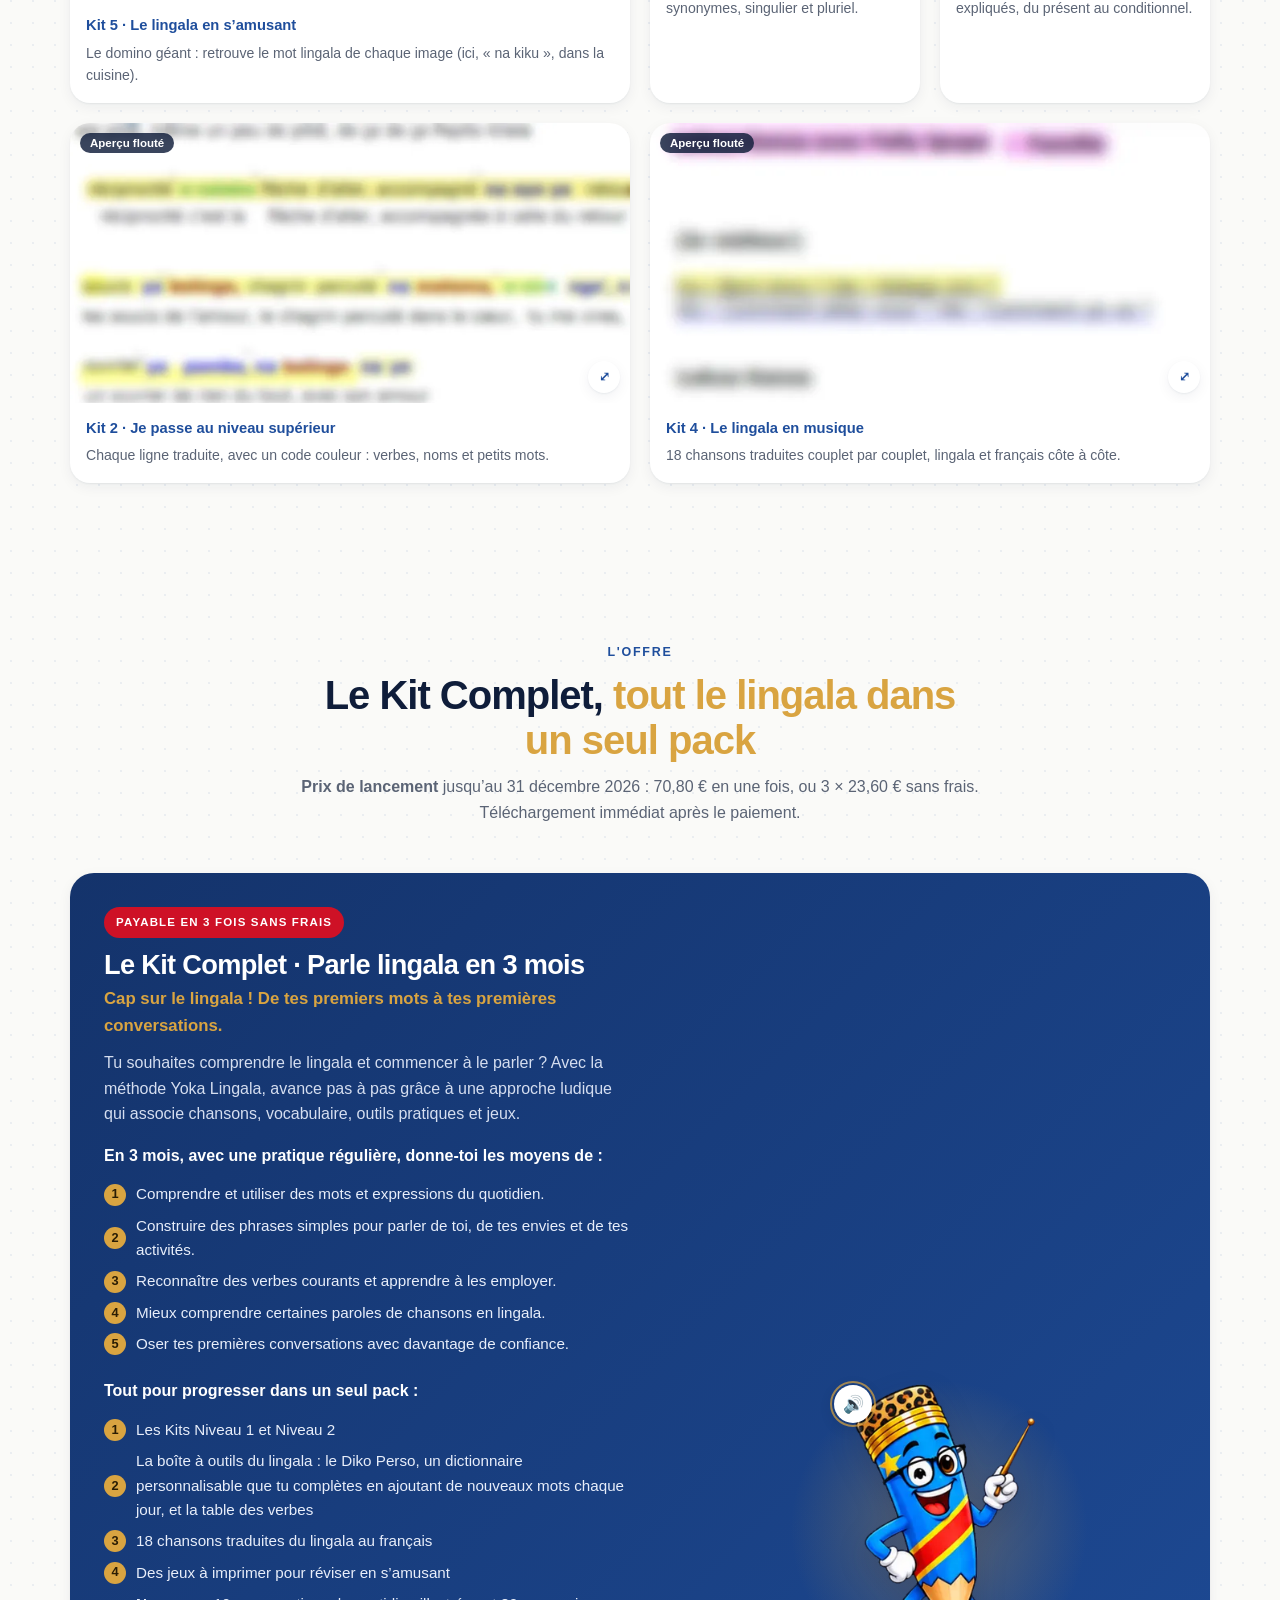
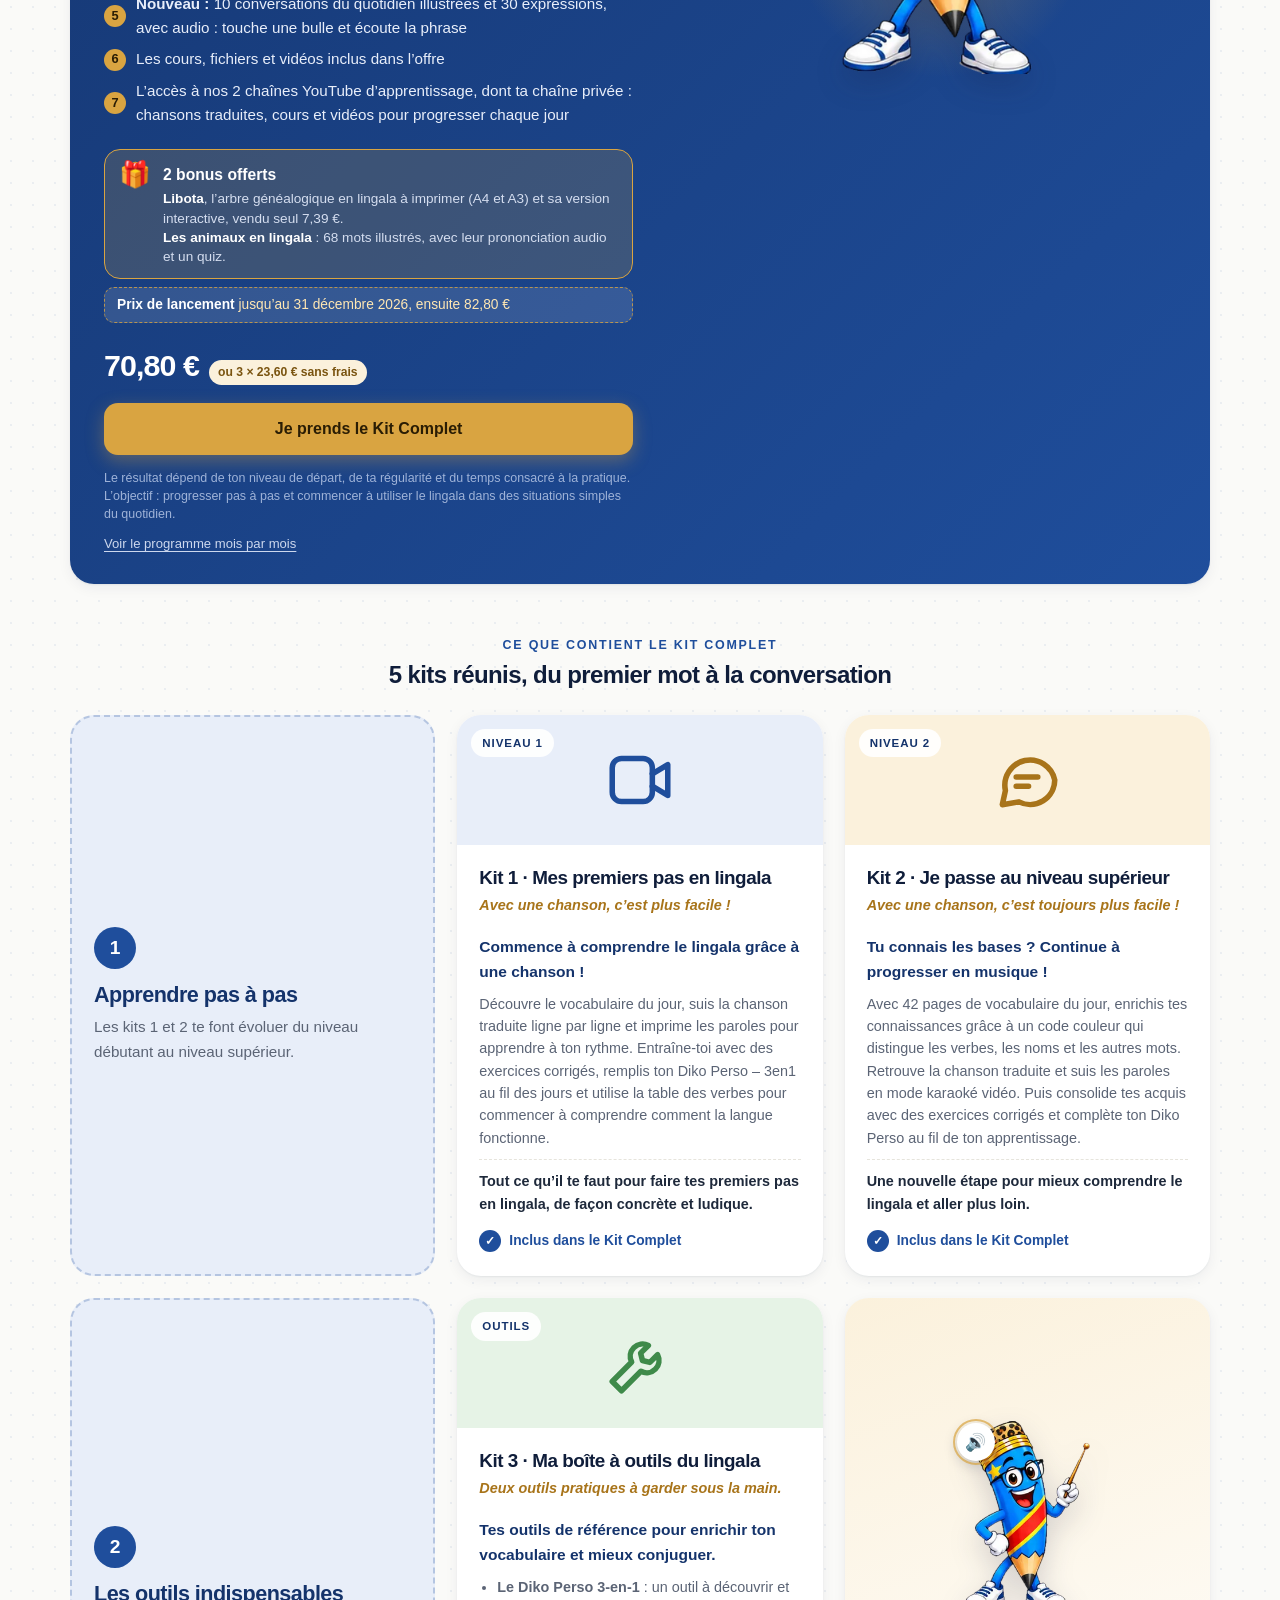
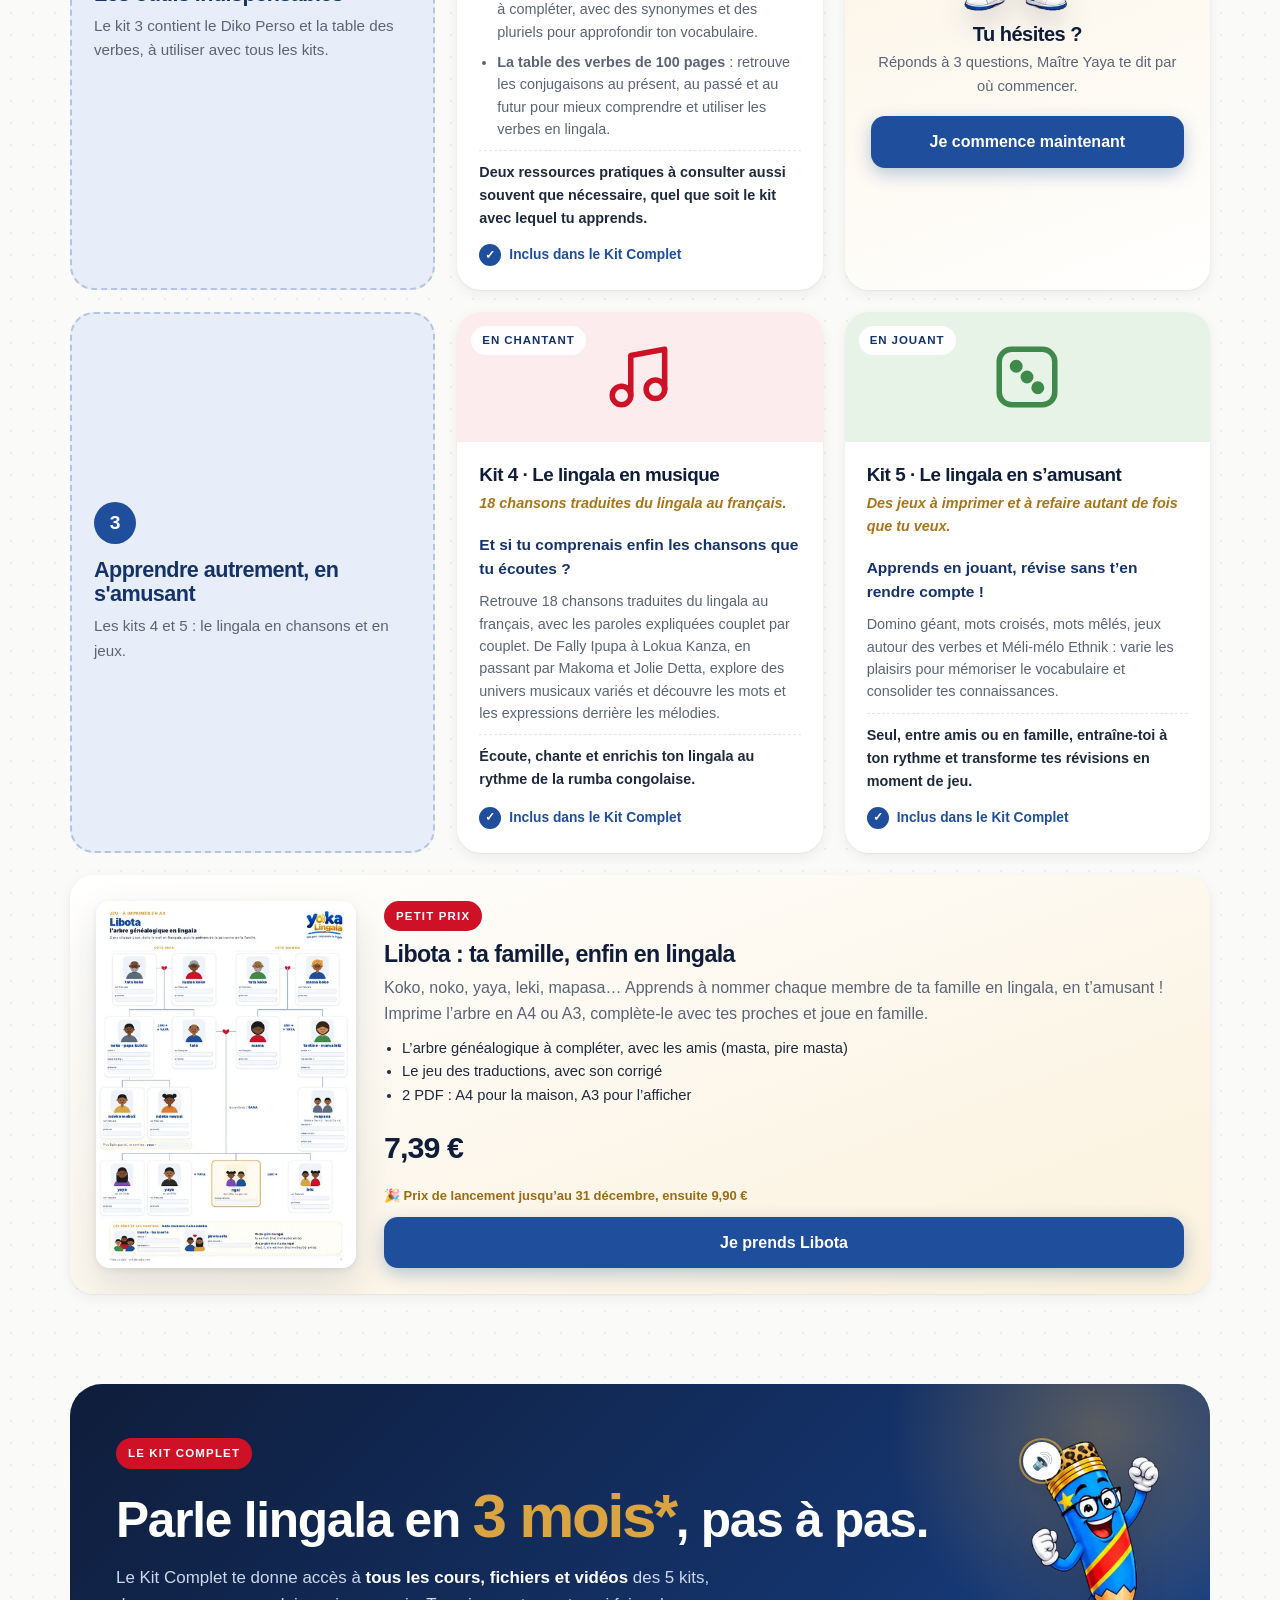
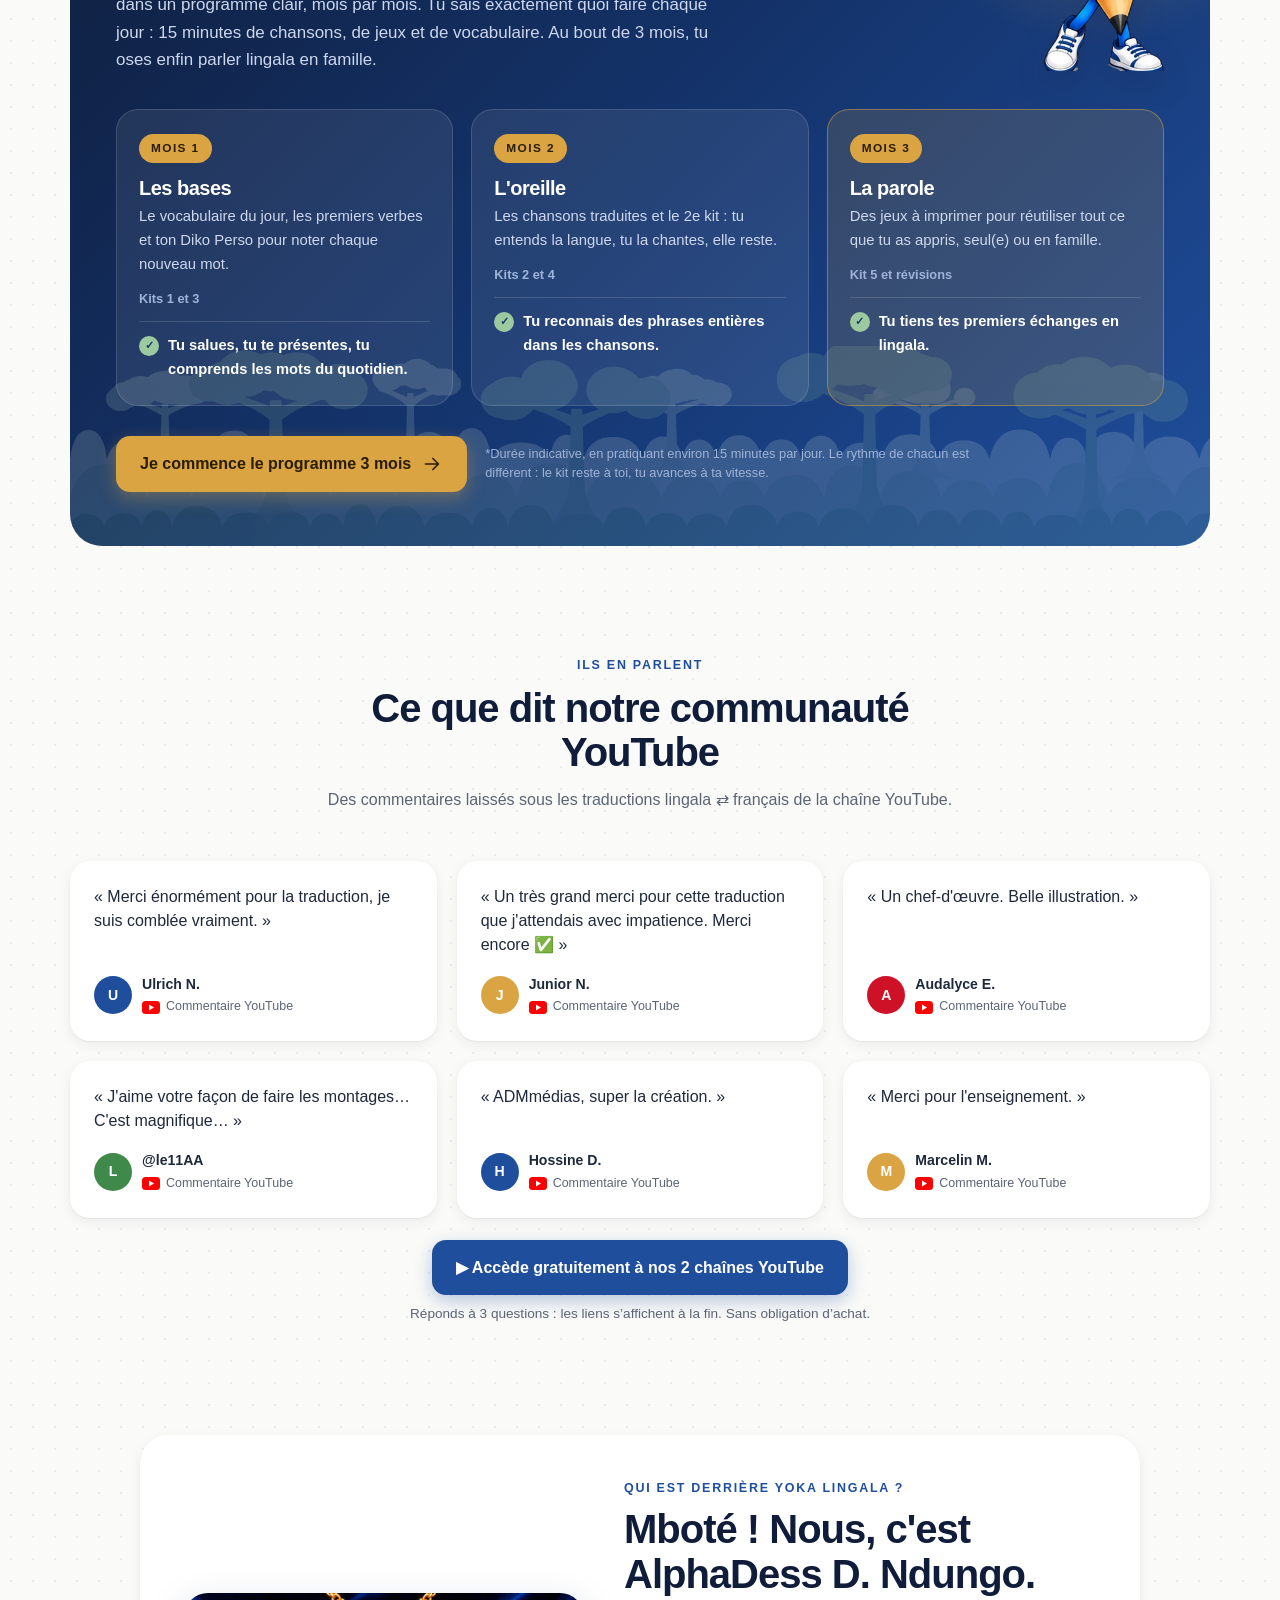
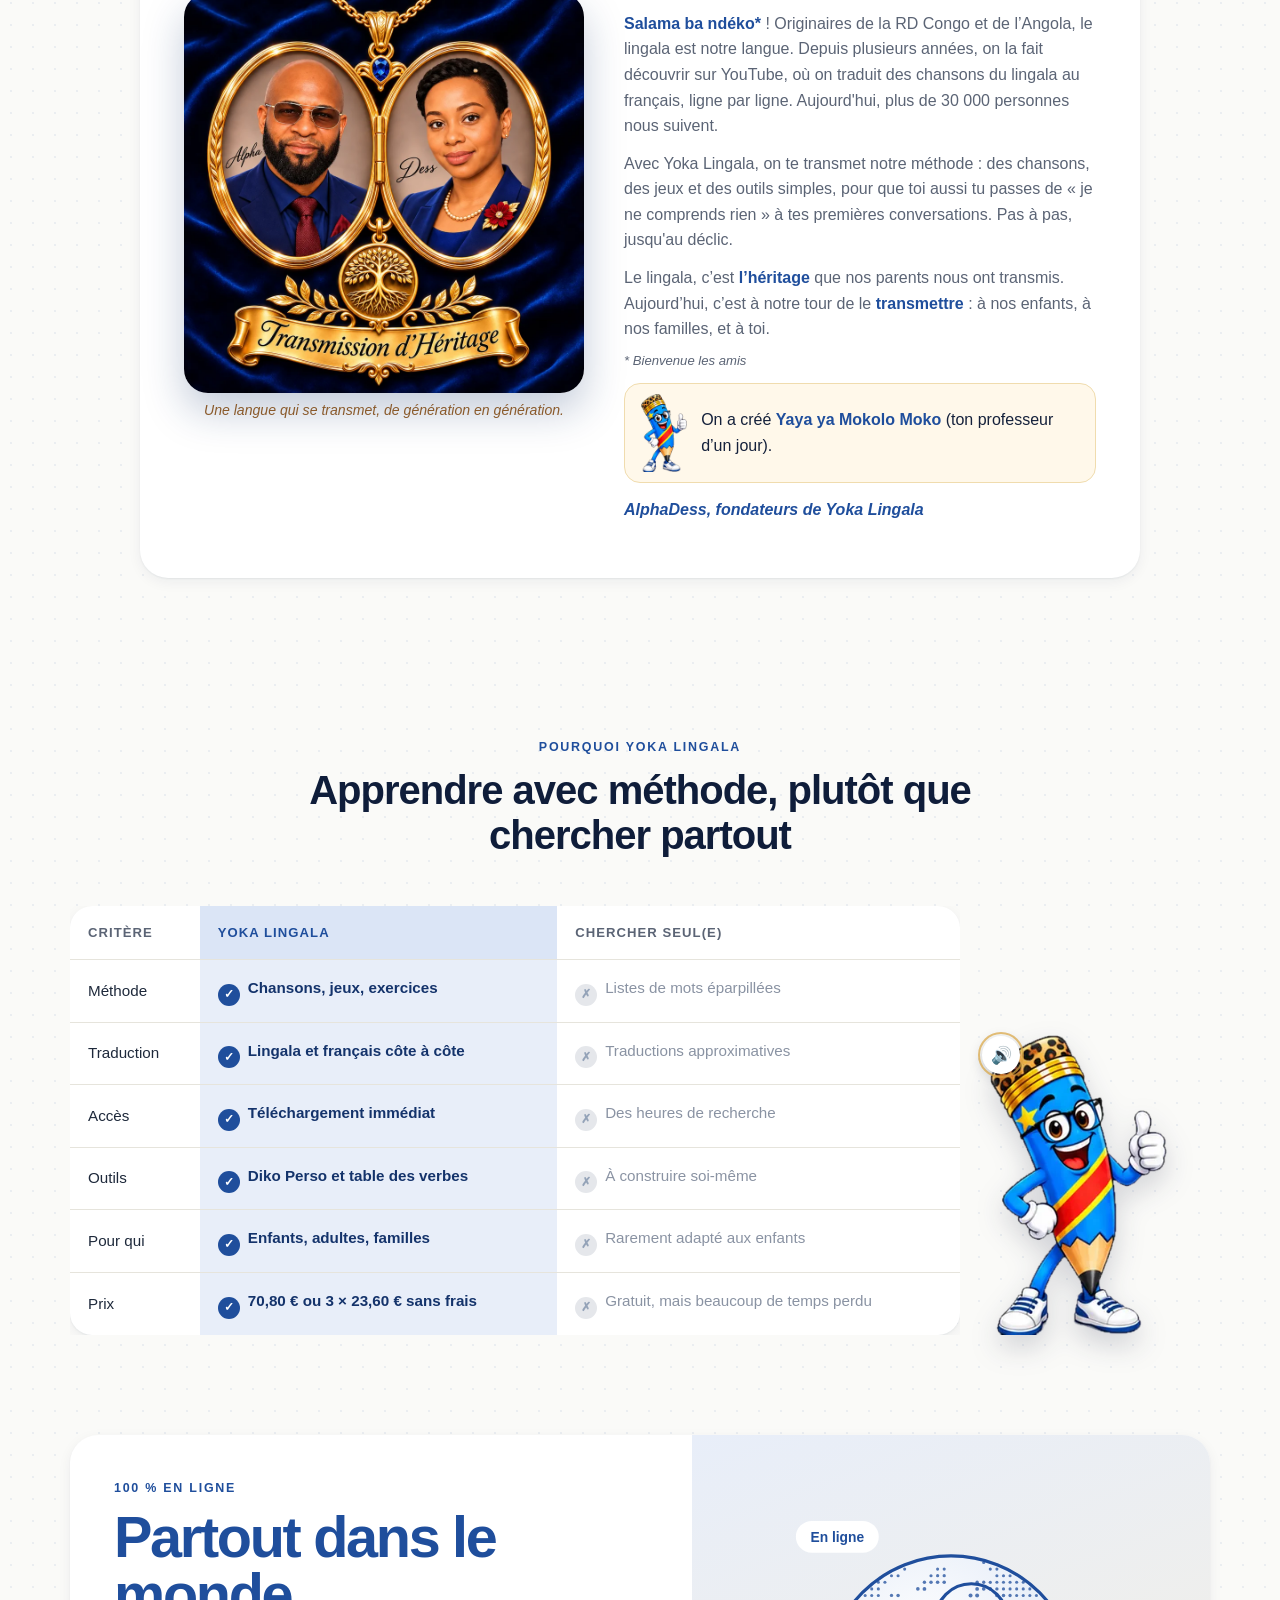
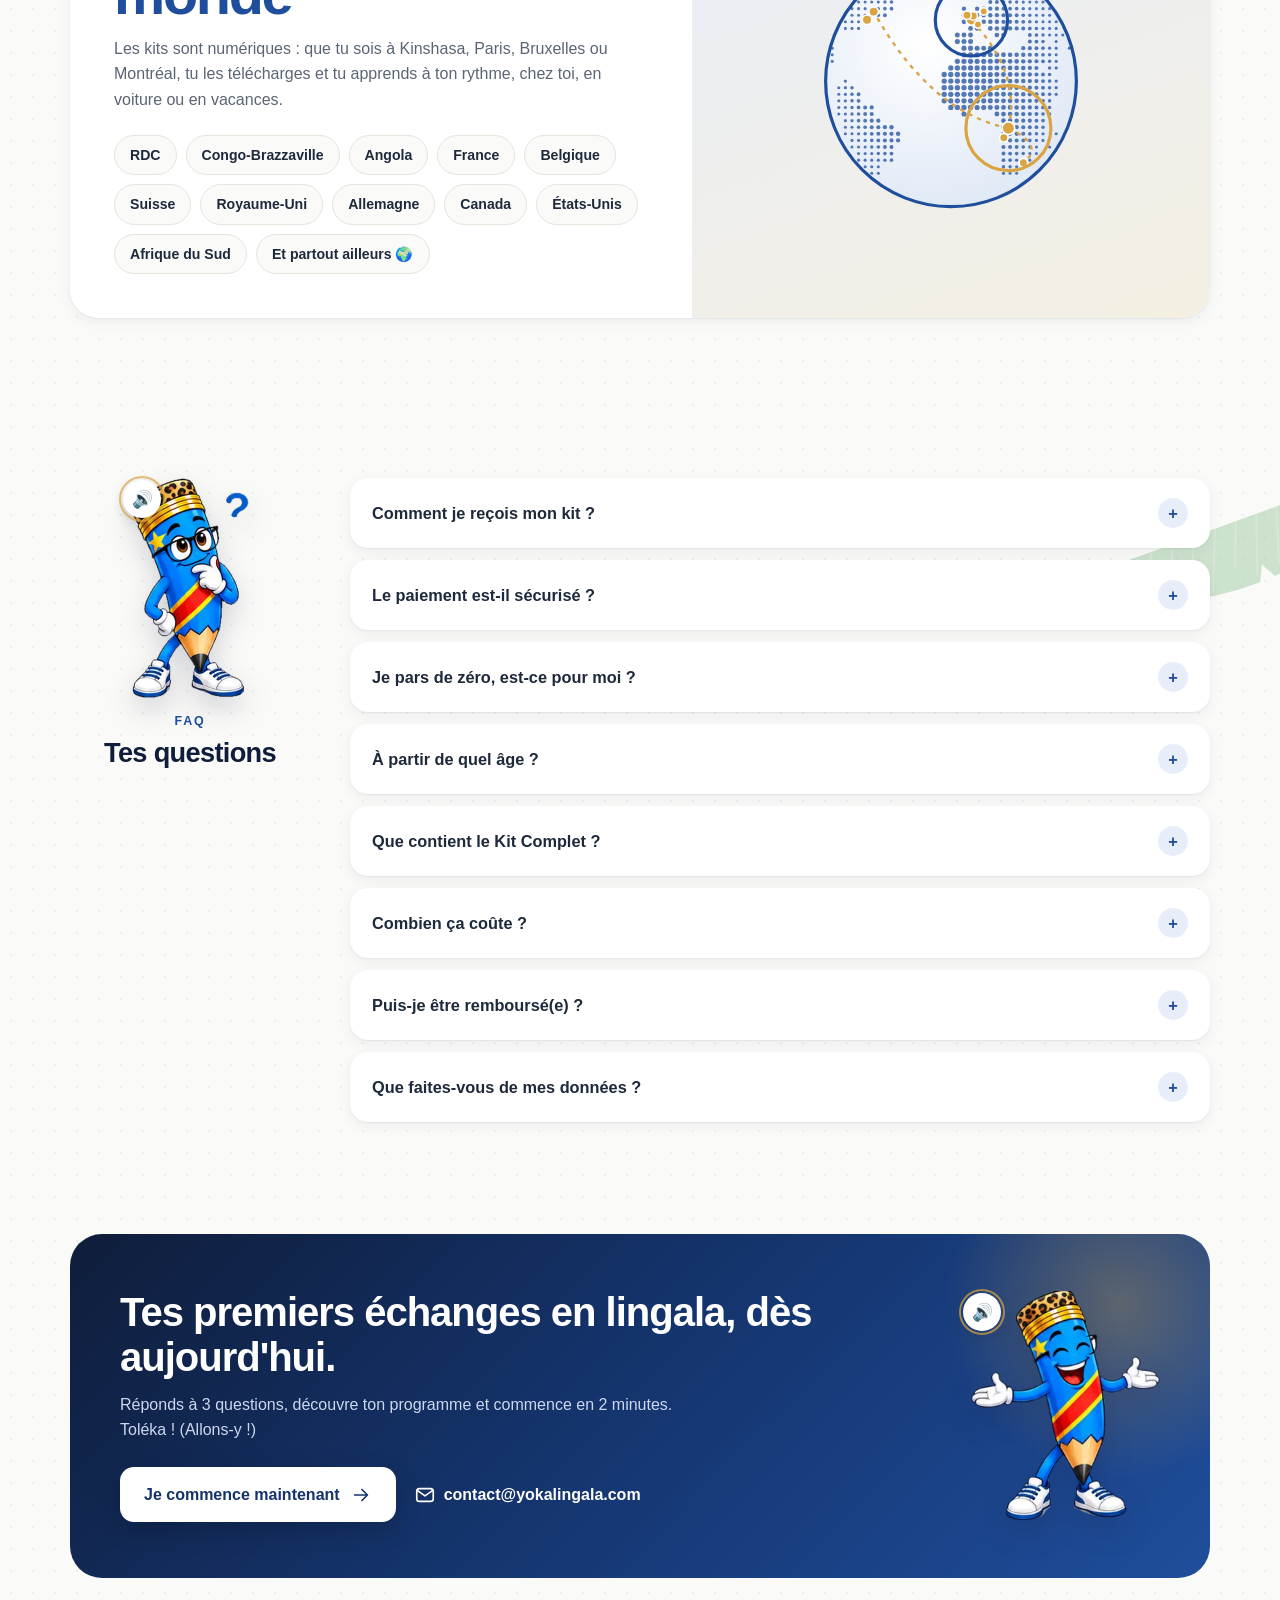
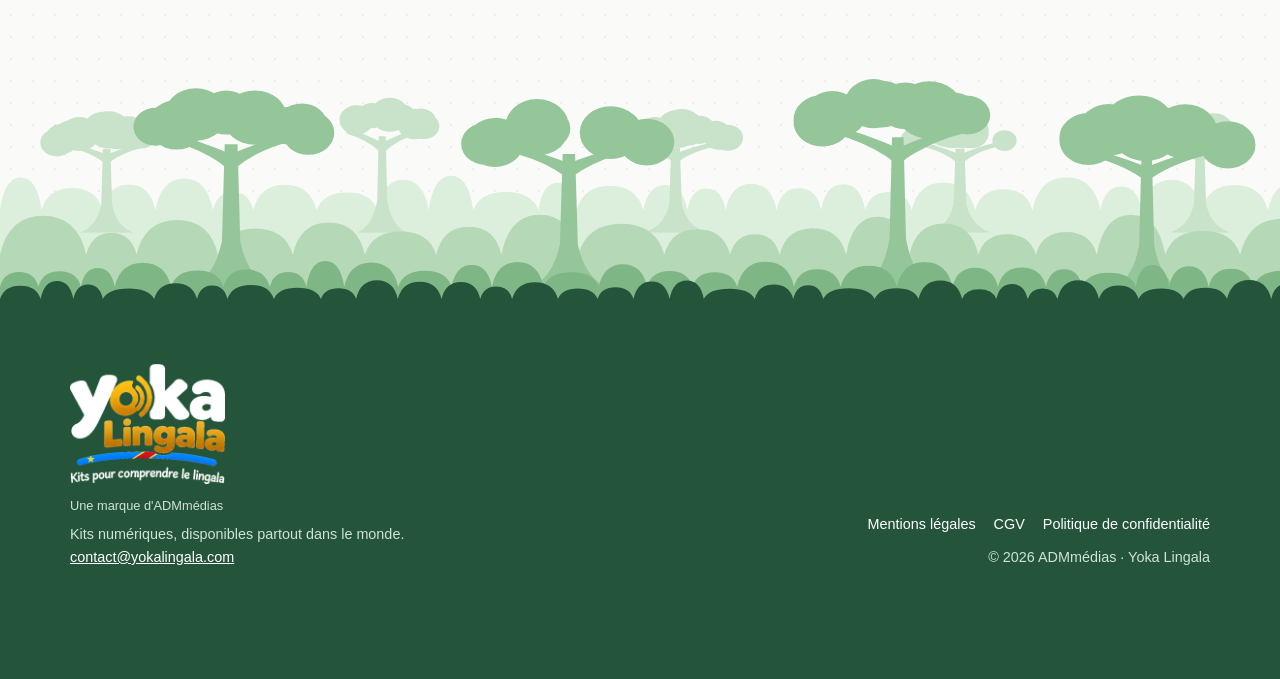
==== commit 243cc47c: "Add files via upload" ====
--- a/index.html
+++ b/index.html
@@ -203,9 +203,9 @@
 .bonus-ic{font-size:1.6rem;line-height:1}
 .bonus b{display:block;color:#fff;font-size:.98rem}
 .bonus small{display:block;color:#d5def0;font-size:.85rem;line-height:1.4;margin-top:2px}
-.full-l ul{list-style:none;margin:14px 0 6px;display:grid;gap:7px}
-.full-l li{display:flex;gap:10px;align-items:center;font-size:.95rem;color:#e8eefa}
-.full-l li::before{content:"✓";width:22px;height:22px;flex:none;border-radius:50%;background:var(--gold);color:#2a1d04;font-weight:900;font-size:.75rem;display:grid;place-items:center}
+.full-l ul{list-style:none;margin:14px 0 6px;display:grid;gap:7px;counter-reset:n}
+.full-l li{display:flex;gap:10px;align-items:center;font-size:.95rem;color:#e8eefa;counter-increment:n}
+.full-l li::before{content:counter(n);width:22px;height:22px;flex:none;border-radius:50%;background:var(--gold);color:#2a1d04;font-weight:900;font-size:.8rem;display:grid;place-items:center}
 .full-r{position:relative;display:grid;place-items:center;padding:20px;min-height:280px}
 .full-r::before{content:"";position:absolute;width:300px;height:300px;border-radius:50%;background:radial-gradient(circle,rgba(217,164,65,.35),transparent 70%)}
 .full-r img{position:relative;height:290px;width:auto}
@@ -260,12 +260,18 @@
 .mnu{position:relative}
 .mnu-btn{display:flex;align-items:center;gap:8px;font:inherit;font-weight:800;font-size:.92rem;color:var(--p-dark);background:#fff;border:1.5px solid var(--line);border-radius:999px;padding:9px 16px;cursor:pointer;box-shadow:0 2px 8px rgba(20,51,107,.08)}
 .mnu-btn:hover{border-color:var(--gold)}
+.mnu-btn{position:relative;padding-left:52px}
+.mnu-yaya{position:absolute;left:6px;bottom:2px;height:46px;width:auto;transform-origin:50% 90%;animation:yayaHi 6s ease-in-out 1s infinite;pointer-events:none}
+@keyframes yayaHi{0%,78%,100%{transform:rotate(0) translateY(0)}82%{transform:rotate(-12deg) translateY(-3px)}86%{transform:rotate(10deg) translateY(-3px)}90%{transform:rotate(-8deg)}94%{transform:rotate(5deg)}}
+.mnu.open .mnu-yaya{animation:none}
 .mnu-ic{display:flex;flex-direction:column;gap:3px}.mnu-ic i{display:block;width:16px;height:2px;border-radius:2px;background:currentColor;transition:transform .2s,opacity .2s}
 .mnu.open .mnu-ic i:nth-child(1){transform:translateY(5px) rotate(45deg)}.mnu.open .mnu-ic i:nth-child(2){opacity:0}.mnu.open .mnu-ic i:nth-child(3){transform:translateY(-5px) rotate(-45deg)}
-.mnu-p{position:absolute;right:0;top:calc(100% + 10px);width:280px;max-height:calc(100vh - 120px);overflow:auto;background:#fff;border:1px solid var(--line);border-radius:18px;box-shadow:0 18px 40px rgba(20,51,107,.18);padding:8px;display:none;z-index:60}
+.mnu-p{position:absolute;right:0;top:calc(100% + 10px);width:320px;max-height:calc(100vh - 120px);overflow:auto;background:#fff;border:1px solid var(--line);border-radius:18px;box-shadow:0 18px 40px rgba(20,51,107,.18);padding:8px;display:none;z-index:60}
 .mnu.open .mnu-p{display:block}
-.mnu-p a{display:block;padding:11px 14px;border-radius:12px;text-decoration:none;color:var(--p-dark);font-weight:700;font-size:.95rem}
+.mnu-p a{display:flex;align-items:center;justify-content:space-between;gap:8px;padding:11px 14px;border-radius:12px;text-decoration:none;color:var(--p-dark);font-weight:700;font-size:.95rem}
 .mnu-p a:hover,.mnu-p a:focus-visible{background:#f3f6fc;color:var(--gold)}
+.mnu-p a.on{background:#fff4dc;color:#7a4e12;box-shadow:inset 4px 0 0 var(--gold)}
+.mnu-p a.on::after{content:"Tu es ici";flex:none;font-size:.64rem;font-weight:800;letter-spacing:.04em;text-transform:uppercase;color:#fff;background:var(--gold);border-radius:999px;padding:3px 8px}
 .mnu-go{display:none!important;width:100%;margin-top:6px}
 @media (max-width:680px){.mnu-go{display:flex!important;justify-content:center}.mnu-p{position:fixed;left:16px;right:16px;top:78px;width:auto}}
 .vie-card figcaption{padding:14px 20px;font-weight:700;color:var(--p-dark);display:flex;align-items:center;gap:10px;font-size:.95rem}
@@ -336,7 +342,13 @@
 .me-in{background:#fff;border-radius:28px;box-shadow:var(--sh1);display:grid;grid-template-columns:260px 1fr;gap:44px;align-items:center;padding:44px;max-width:1000px;margin:0 auto}
 .me-ph{width:260px;height:260px;border-radius:50%;object-fit:cover;border:6px solid #fff;box-shadow:0 0 0 4px var(--gold,#d9a441),var(--sh2)}
 .me-in.duo{grid-template-columns:400px 1fr;gap:40px}
-.me-duo{margin:0}
+.me-duo{margin:0;position:relative}
+.me-fr{position:relative;padding:14px;border-radius:28px;background:url("data:image/svg+xml,%3Csvg xmlns='http://www.w3.org/2000/svg' width='36' height='36' viewBox='0 0 36 36'%3E%3Crect width='36' height='36' fill='%235b3417'/%3E%3Cpath d='M0 18L18 0L36 18L18 36Z' fill='none' stroke='%23d9a441' stroke-width='3'/%3E%3Cpath d='M18 8L28 18L18 28L8 18Z' fill='%23e3b866'/%3E%3Cpath d='M18 13L23 18L18 23L13 18Z' fill='%235b3417'/%3E%3Ccircle cx='18' cy='18' r='2' fill='%23f6e7c6'/%3E%3Cpath d='M0 0L5 5M36 0L31 5M0 36L5 31M36 36L31 31' stroke='%23f6e7c6' stroke-width='2'/%3E%3C/svg%3E") 0 0/32px 32px;box-shadow:0 0 0 3px var(--gold,#d9a441),var(--sh2)}
+.me-fr::after{content:"";position:absolute;inset:7px;border-radius:22px;border:1.5px solid rgba(246,231,198,.75);pointer-events:none}
+.me-fr img{border:3px solid #f6e7c6!important;box-shadow:none!important;border-radius:16px!important}
+.me-her{position:absolute;top:-15px;left:50%;transform:translateX(-50%);z-index:2;white-space:nowrap;background:linear-gradient(180deg,#e9c06c,#d9a441);color:#3b2410;font-weight:900;font-size:.72rem;letter-spacing:.14em;text-transform:uppercase;padding:7px 16px;border-radius:999px;box-shadow:0 4px 12px rgba(91,52,23,.3);border:2px solid #fff}
+.me-med img{border:0!important;border-radius:24px!important;box-shadow:0 18px 40px rgba(20,51,107,.25)!important}
+.me-her-tx{text-align:center;font-style:italic;color:#8a5a2b;font-size:.88rem;margin-top:6px}
 .me-duo img{display:block;width:100%;height:auto;border-radius:22px;border:5px solid #fff;box-shadow:0 0 0 4px var(--gold,#d9a441),var(--sh2)}
 .me-duo figcaption{display:flex;margin-top:12px;font-weight:800;color:var(--p)}
 .me-duo figcaption span{flex:1;text-align:center}.me-duo figcaption small{font-weight:600;color:var(--muted)}
@@ -345,6 +357,7 @@
 .me-tx h2{margin:8px 0 14px}
 .me-tx p{color:var(--muted);margin-bottom:12px}
 .me-tx p b{color:var(--p)}
+.me-note{font-size:.82rem;font-style:italic;margin-top:-4px}
 .me-sign{font-weight:800;color:var(--p)!important;font-style:italic;margin-top:6px}
 @media (max-width:760px){.me-in{grid-template-columns:1fr;text-align:center;padding:30px 22px;gap:22px}.me-ph{width:190px;height:190px;margin:0 auto}}
 
@@ -634,7 +647,7 @@
     <a class="brand" href="#top" aria-label="Yoka Lingala, kits pour comprendre le lingala"><img class="logo-top" src="[data-uri]" alt="Yoka Lingala" width="240" height="158"><span class="brand-slogan">Kits pour comprendre<br>le lingala</span></a>
     <div class="hd-r">
       <div class="mnu">
-        <button class="mnu-btn" type="button" aria-expanded="false" aria-controls="mnu-p"><span class="mnu-ic" aria-hidden="true"><i></i><i></i><i></i></span>Menu</button>
+        <button class="mnu-btn" type="button" aria-expanded="false" aria-controls="mnu-p"><img class="mnu-yaya" src="[data-uri]" alt="" aria-hidden="true"><span class="mnu-ic" aria-hidden="true"><i></i><i></i><i></i></span>Menu</button>
         <nav class="mnu-p" id="mnu-p" aria-label="Sommaire du site">
           <a href="#comment">Comment ça marche</a>
           <a href="#vie">Le lingala au quotidien</a>
@@ -872,12 +885,14 @@
 <section id="fondatrice" style="padding-top:30px">
   <div class="wrap">
     <div class="me-in duo rv-in">
-      <figure class="me-duo"><img src="[data-uri]" alt="Alpha et Dess, fondateurs de Yoka Lingala"><figcaption><span>Alpha</span><span>Dess</span></figcaption></figure>
+      <figure class="me-duo me-med"><img src="[data-uri]